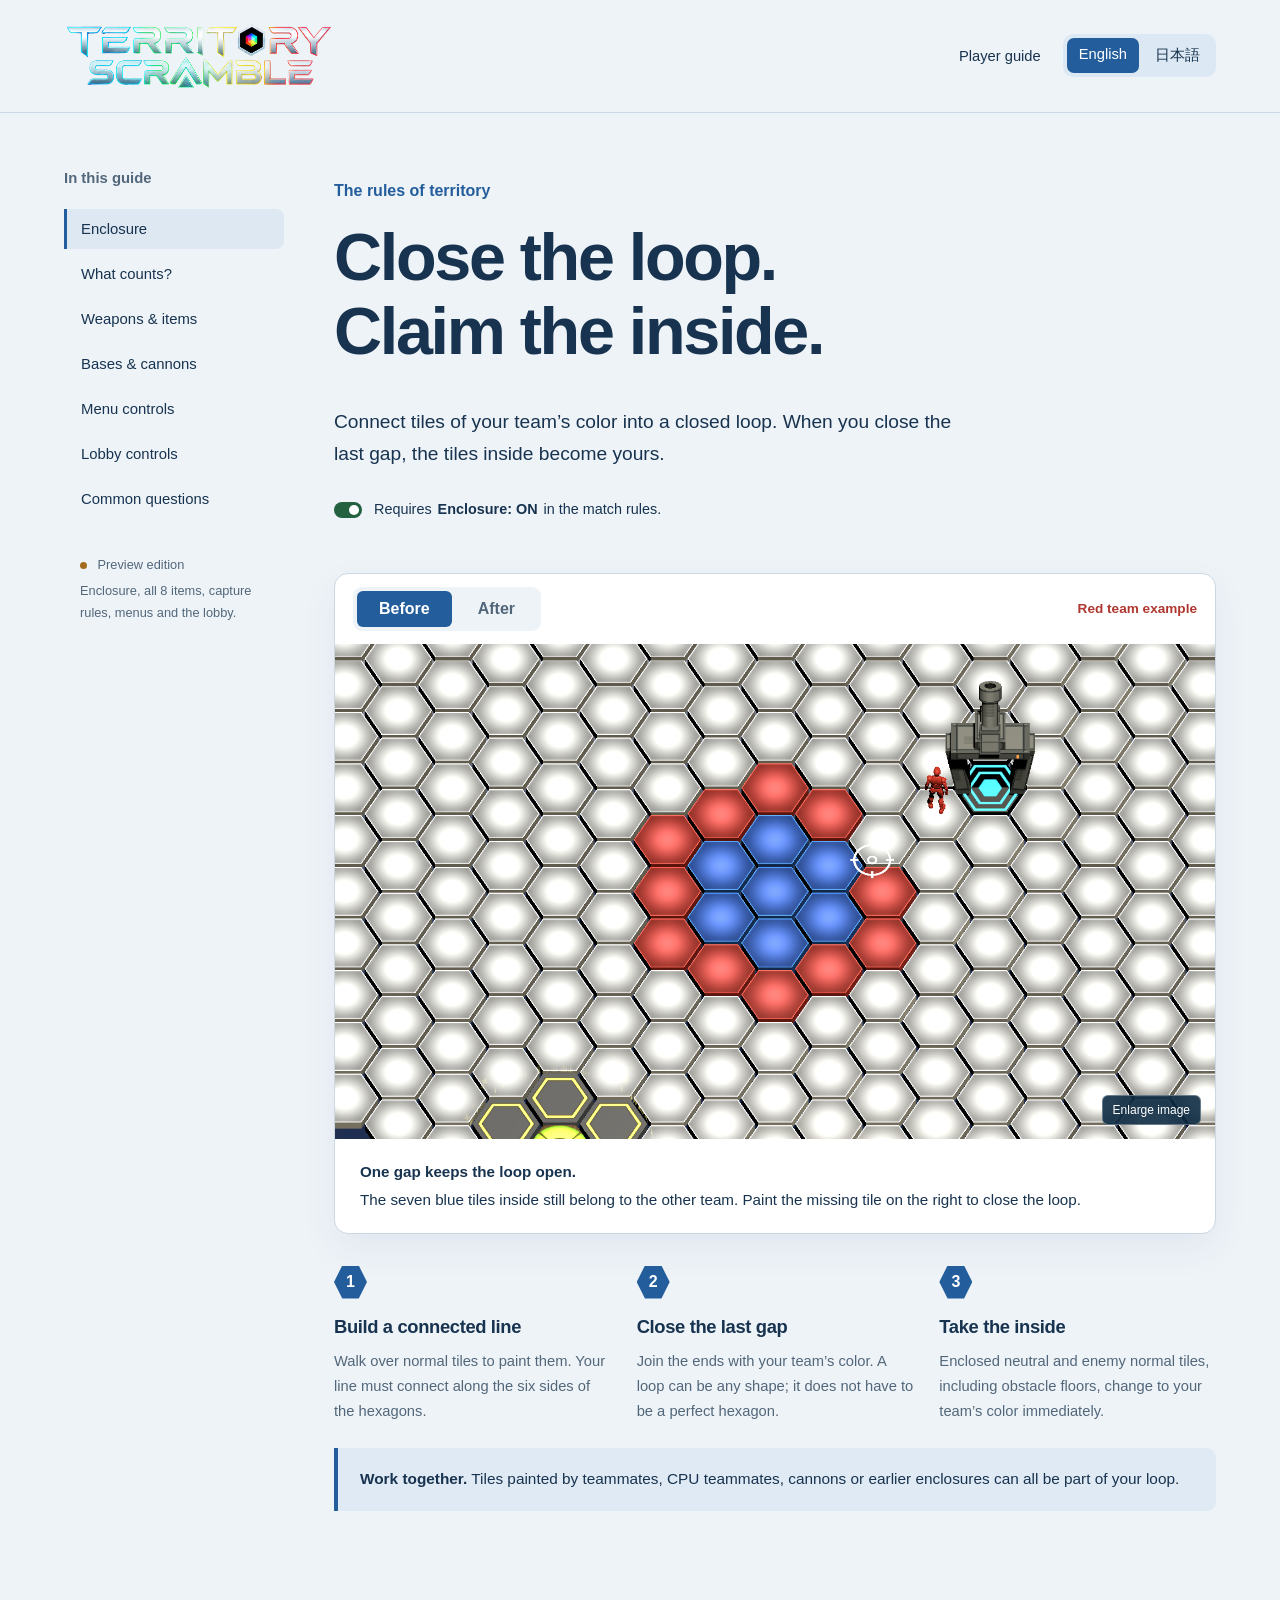
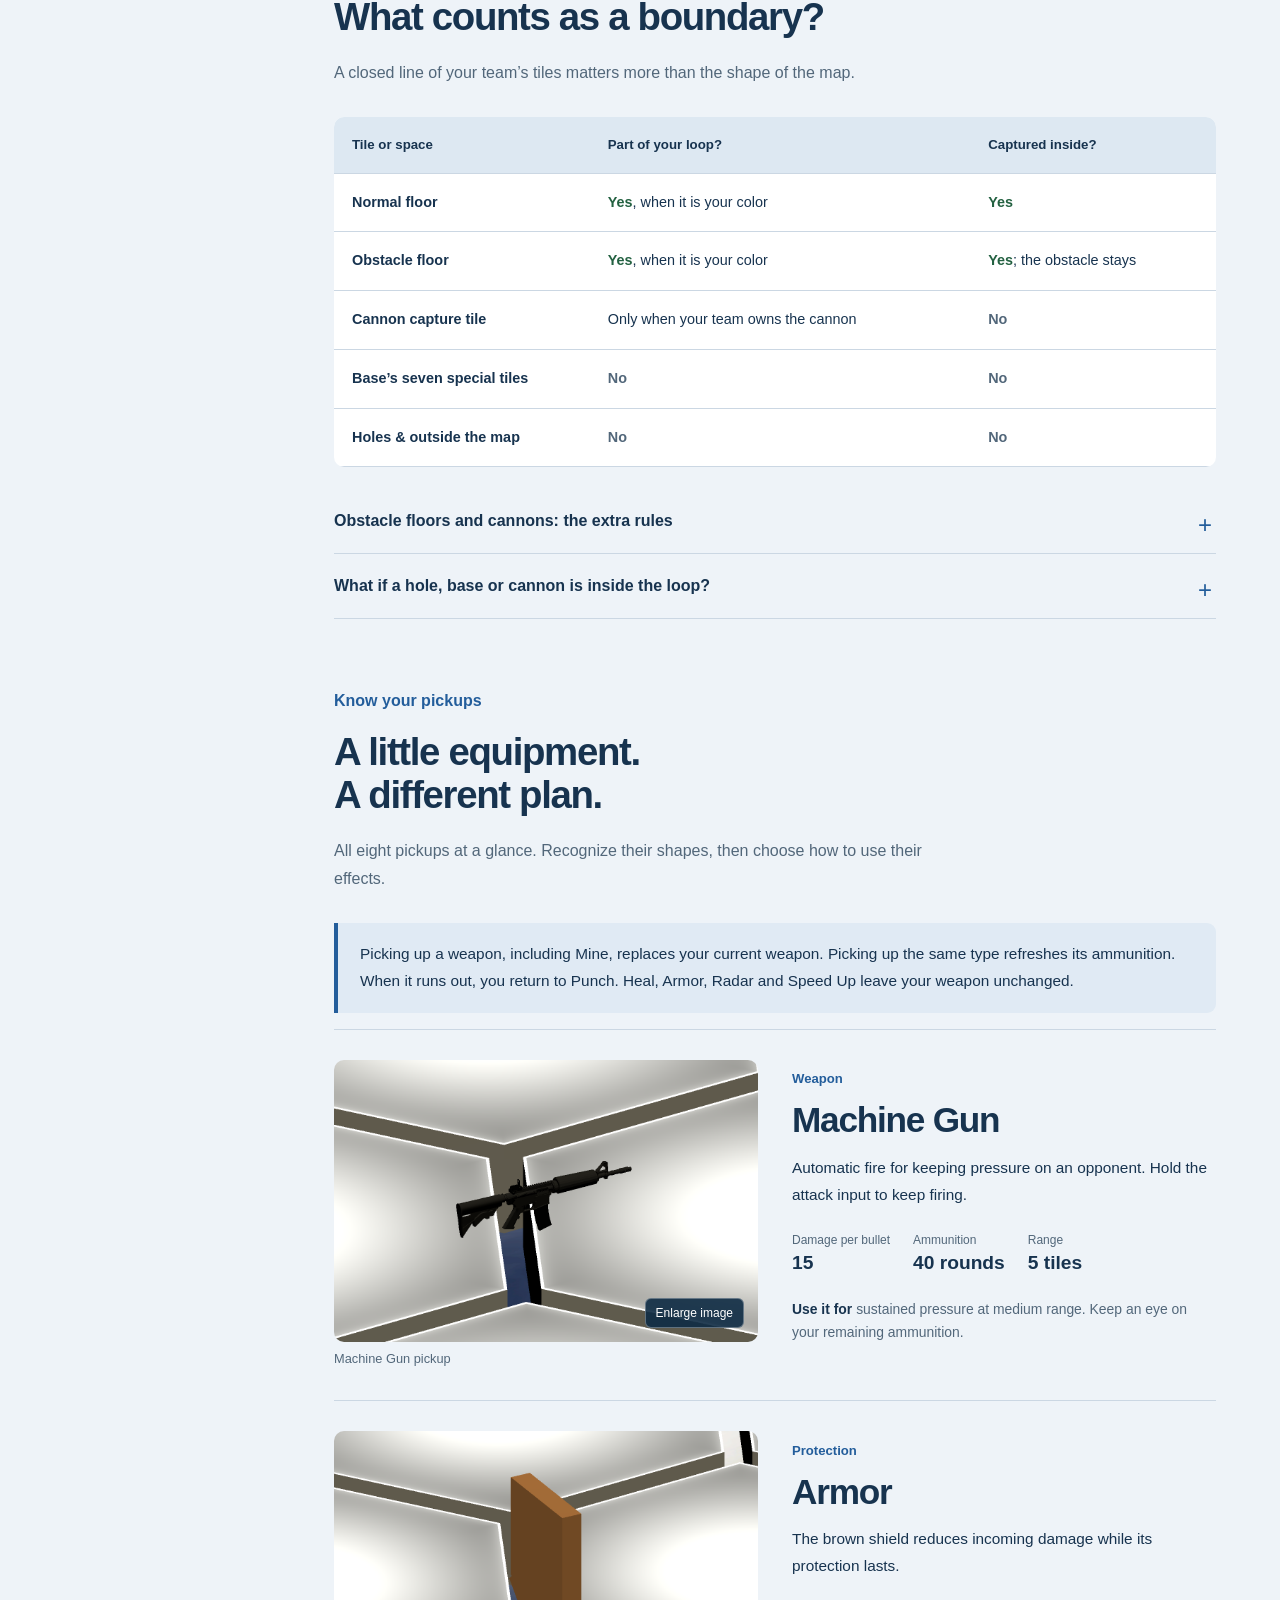
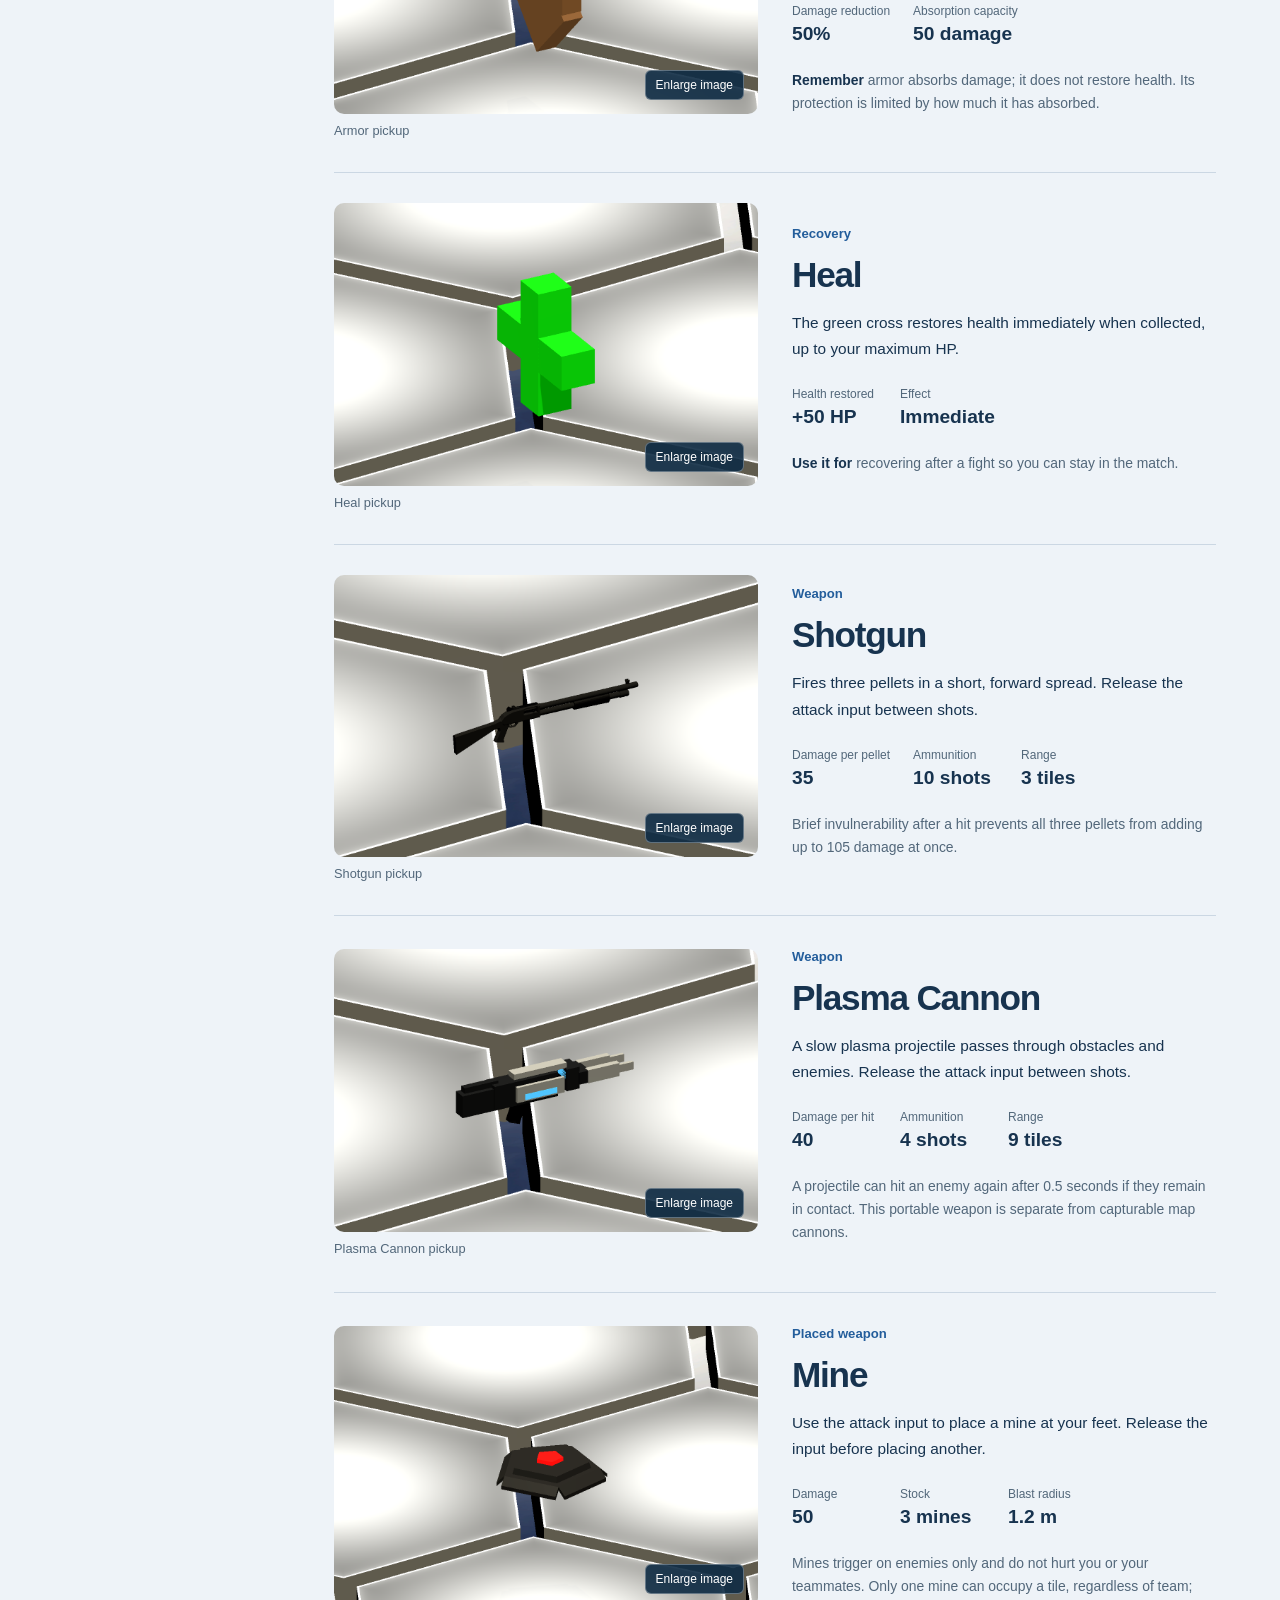
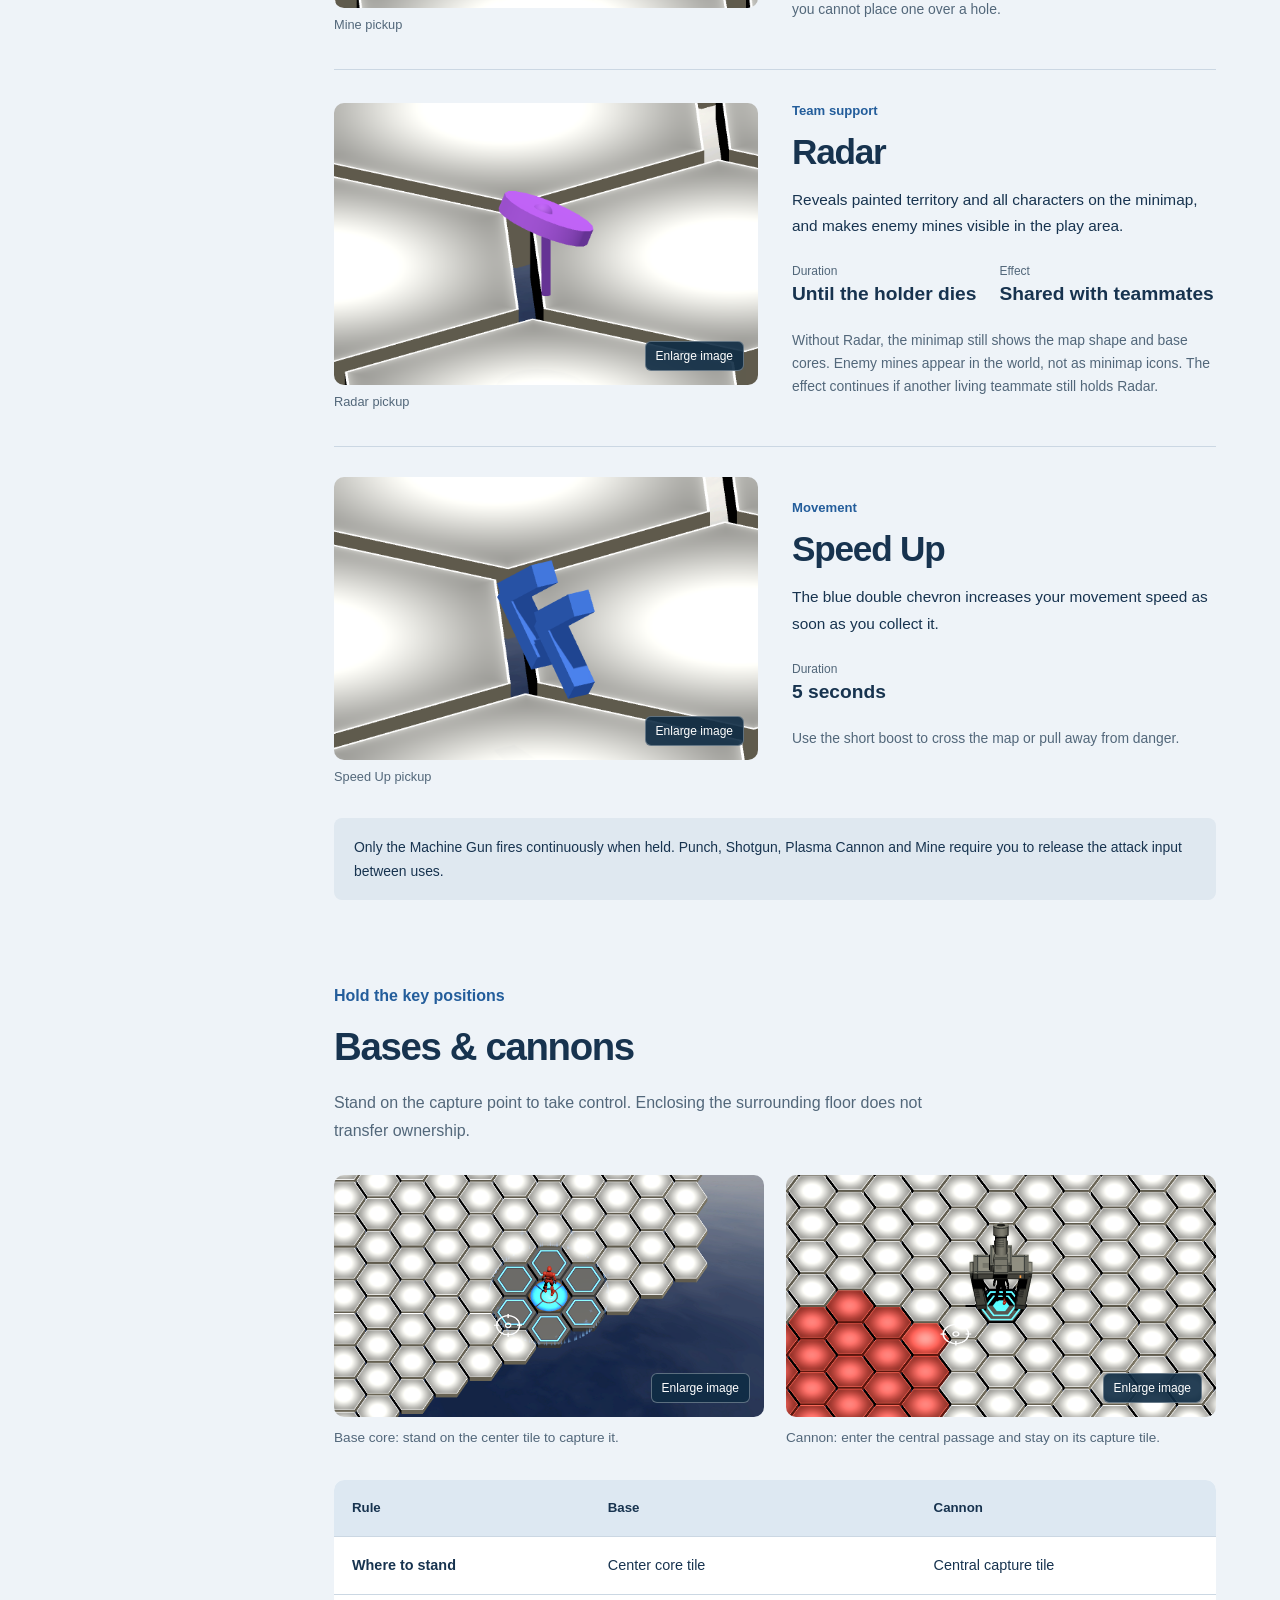
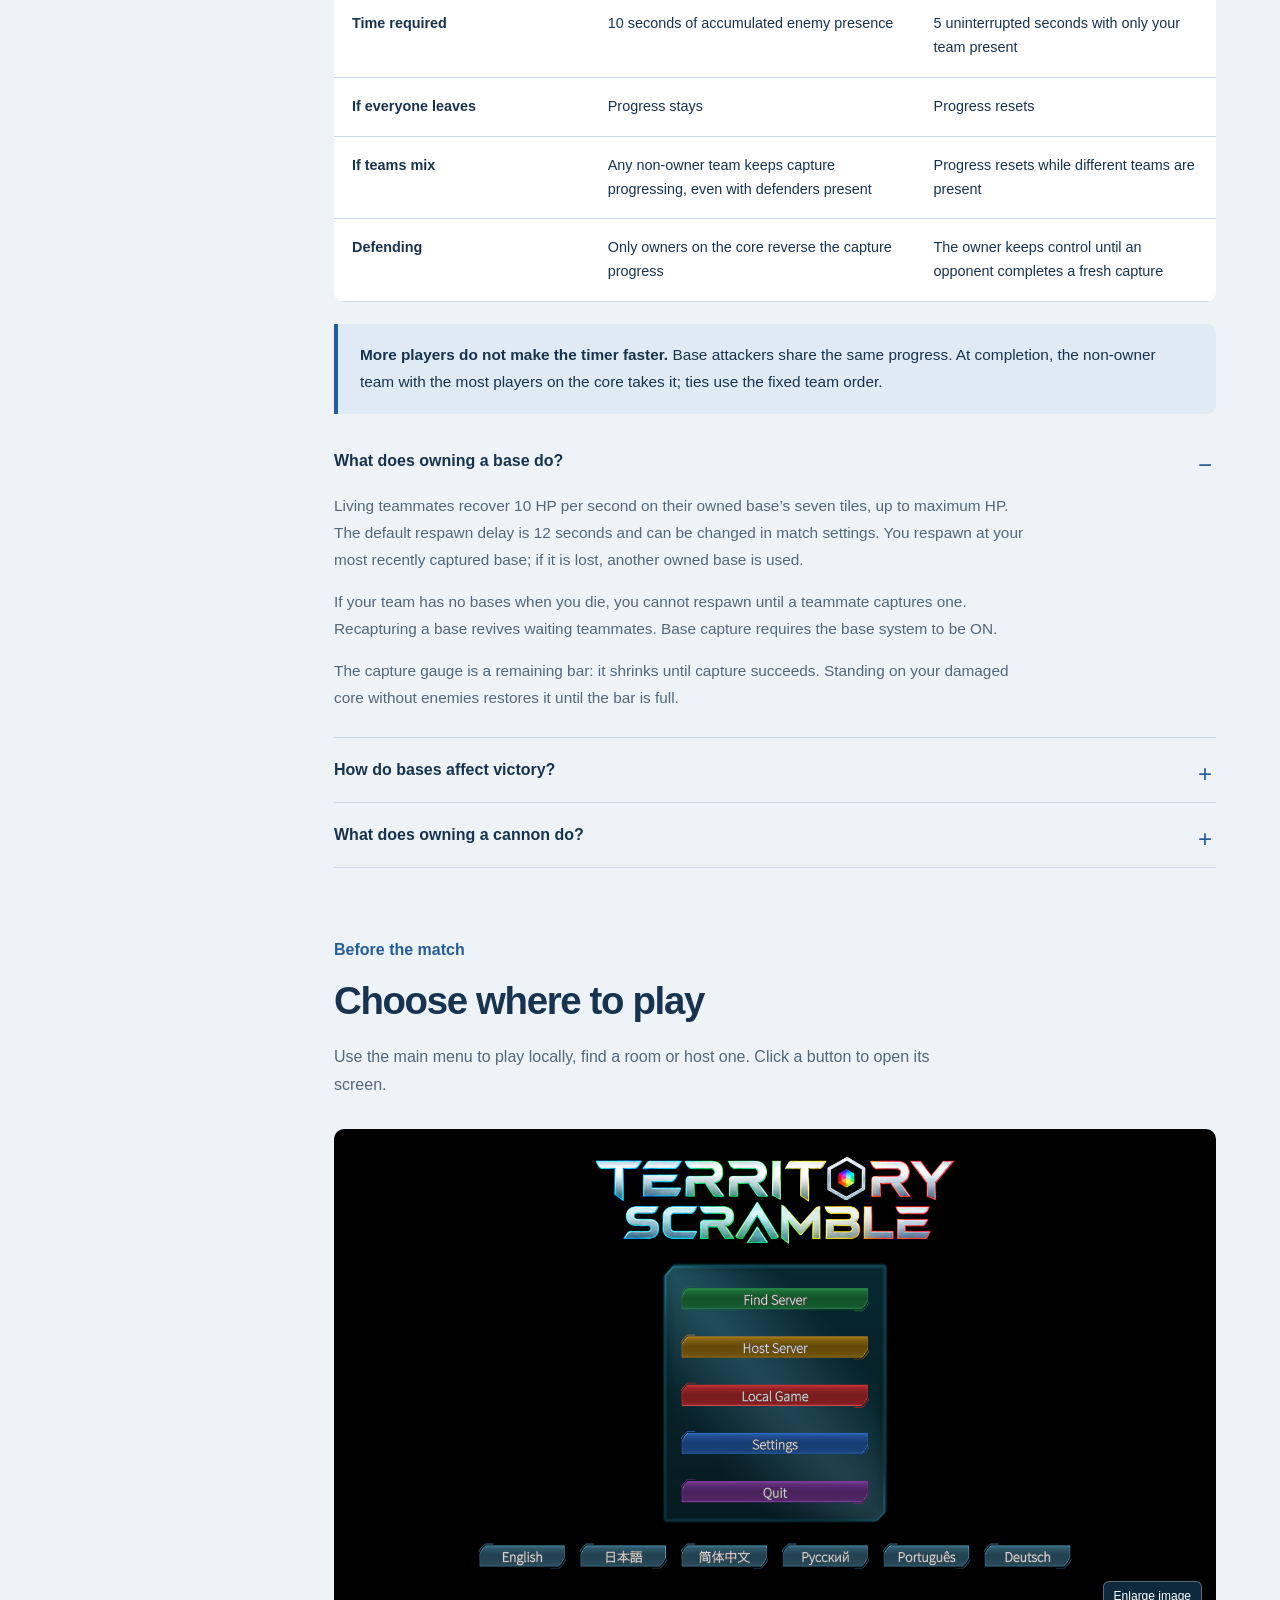
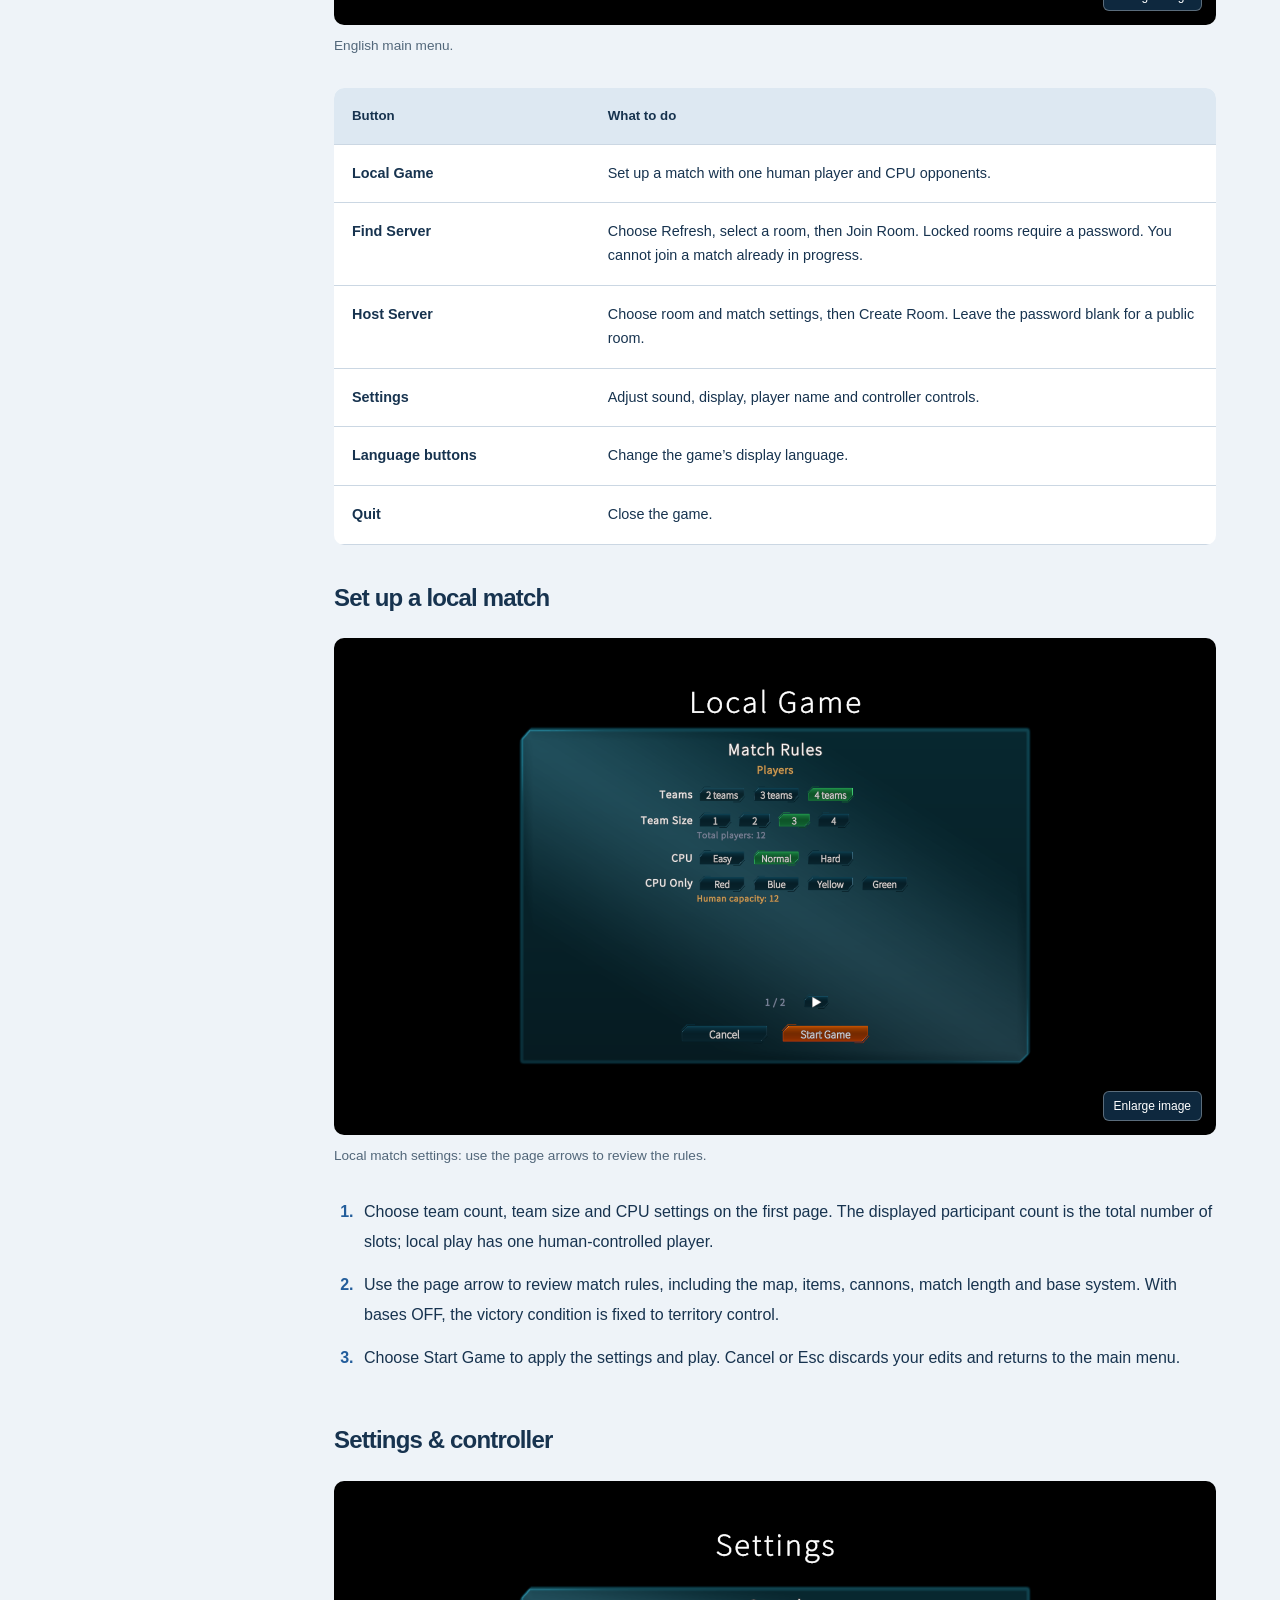
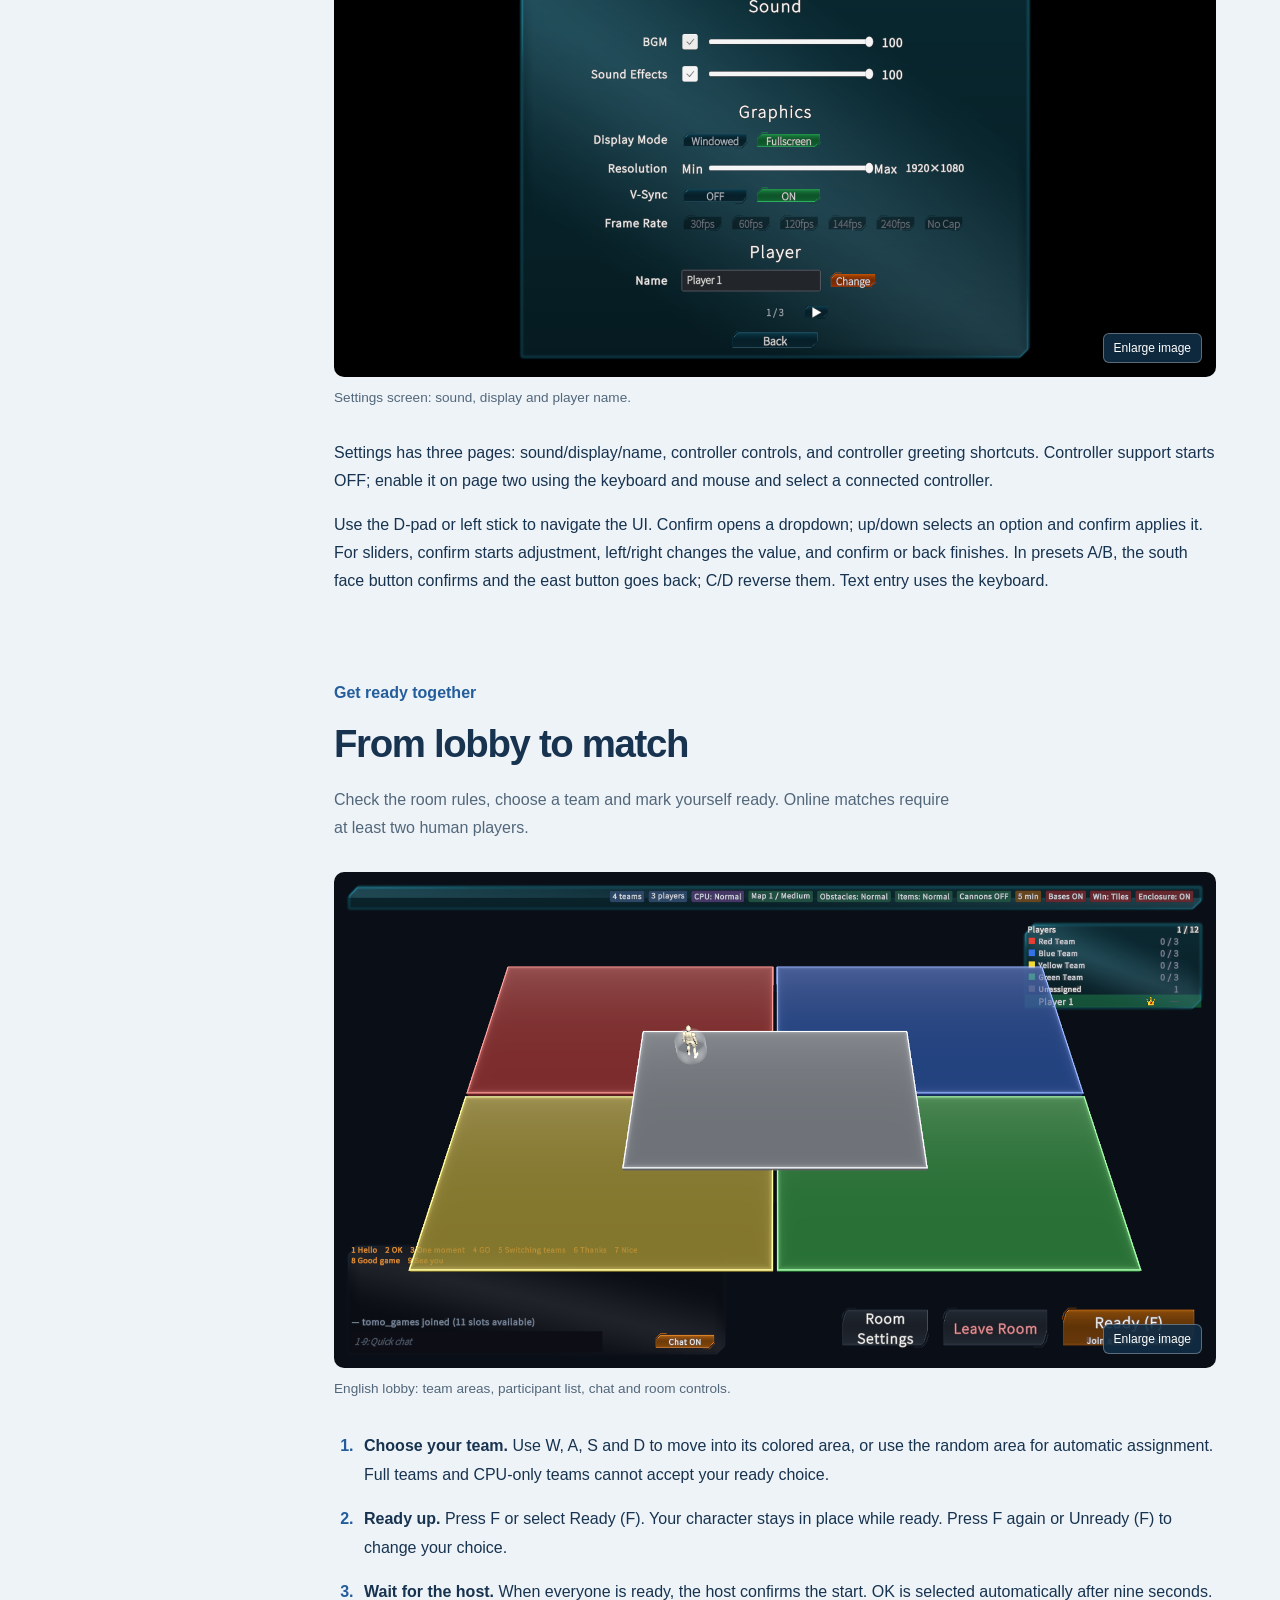
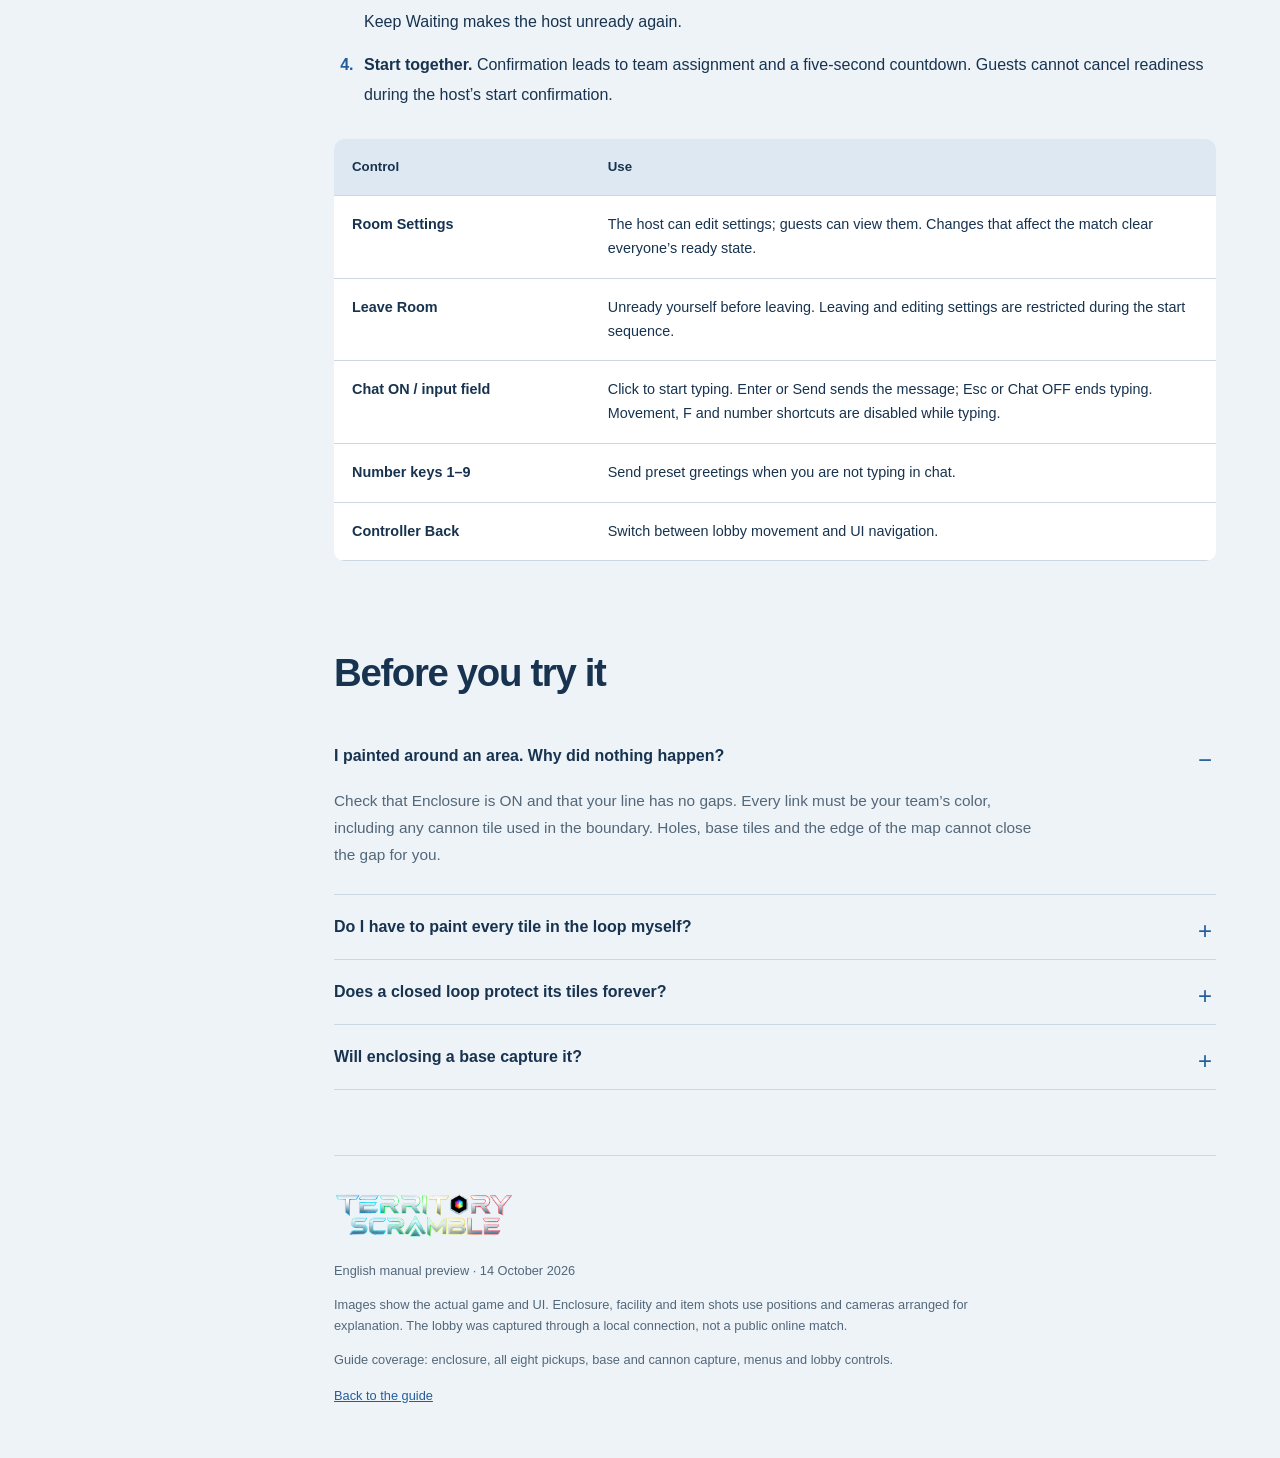
==== index.html @ 00c67f51 "docs: expand bilingual guide with all items and lobby controls" ====
<!doctype html>
<html lang="en">
<head>
  <meta charset="utf-8">
  <meta name="viewport" content="width=device-width,initial-scale=1">
  <meta name="description" content="An illustrated Territory Scramble guide to enclosure, all eight pickups, base and cannon capture, menus and lobby controls.">
  <meta name="color-scheme" content="light">
  <title>Player guide · Territory Scramble</title>
  <link rel="icon" href="assets/title-logo.png" type="image/png">
  <link rel="stylesheet" href="styles.css">
  <script src="manual.js" defer></script>
</head>
<body>
  <a class="skip-link" href="#main">Skip to the guide</a>
  <header class="site-header">
    <a href="#" class="brand" aria-label="Territory Scramble guide home"><img src="assets/title-logo.png" width="1071" height="270" alt="Territory Scramble"></a>
    <div class="edition"><span>Player guide</span><nav class="language-switch" aria-label="Language"><a href="index.html" lang="en" hreflang="en" aria-current="page">English</a><a href="ja.html" lang="ja" hreflang="ja">日本語</a></nav></div>
  </header>
  <div class="page-layout">
    <aside class="contents">
      <p class="contents-title">In this guide</p>
      <nav aria-label="Guide contents">
        <a href="#enclosure">Enclosure</a>
        <a href="#rules">What counts?</a>
        <a href="#items">Weapons &amp; items</a>
        <a href="#capture">Bases &amp; cannons</a><a href="#menus">Menu controls</a><a href="#lobby">Lobby controls</a><a href="#questions">Common questions</a>
      </nav>
      <div class="edition-note"><span class="prototype-dot"></span> Preview edition<p>Enclosure, all 8 items, capture rules, menus and the lobby.</p></div>
    </aside>
    <main id="main">
      <section id="enclosure" aria-labelledby="enclosure-title">
        <div class="chapter-intro">
          <p class="chapter-label">The rules of territory</p>
          <h1 id="enclosure-title">Close the loop.<br>Claim the inside.</h1>
          <p class="lead">Connect tiles of your team’s color into a closed loop. When you close the last gap, the tiles inside become yours.</p>
          <p class="rule-switch"><span class="switch-icon" aria-hidden="true"></span> Requires <strong>Enclosure: ON</strong> in the match rules.</p>
        </div>

        <figure class="comparison">
          <div class="comparison-toolbar">
            <div class="state-buttons" role="group" aria-label="Enclosure screenshot">
              <button type="button" data-state="before" aria-pressed="true">Before</button>
              <button type="button" data-state="after" aria-pressed="false">After</button>
            </div>
            <span class="example-label">Red team example</span>
          </div>
          <button type="button" class="image-button comparison-image" data-zoom aria-label="Enlarge the enclosure screenshot">
            <img id="enclosure-image" src="assets/enclosure-before.png" width="1600" height="900" alt="A red loop around seven blue tiles has one unpainted gap on its right side. The red player stands outside the gap." fetchpriority="high">
            <span class="zoom-label">Enlarge image</span>
          </button>
          <figcaption><strong id="comparison-title">One gap keeps the loop open.</strong> <span id="comparison-description">The seven blue tiles inside still belong to the other team. Paint the missing tile on the right to close the loop.</span></figcaption>
          <noscript><p class="no-script">Compare with the result below.</p><img src="assets/enclosure-after.png" width="1600" height="900" alt="After the gap is painted red, all seven enclosed blue tiles turn red."></noscript>
        </figure>

        <ol class="steps">
          <li><span class="step-number">1</span><h2>Build a connected line</h2><p>Walk over normal tiles to paint them. Your line must connect along the six sides of the hexagons.</p></li>
          <li><span class="step-number">2</span><h2>Close the last gap</h2><p>Join the ends with your team’s color. A loop can be any shape; it does not have to be a perfect hexagon.</p></li>
          <li><span class="step-number">3</span><h2>Take the inside</h2><p>Enclosed neutral and enemy normal tiles, including obstacle floors, change to your team’s color immediately.</p></li>
        </ol>
        <p class="tip"><strong>Work together.</strong> Tiles painted by teammates, CPU teammates, cannons or earlier enclosures can all be part of your loop.</p>
      </section>

      <section id="rules" class="chapter" aria-labelledby="rules-title">
        <div class="section-heading"><h2 id="rules-title">What counts as a boundary?</h2><p>A closed line of your team’s tiles matters more than the shape of the map.</p></div>
        <div class="rule-table-wrap"><table class="rule-table">
          <caption class="sr-only">Which parts of the map form an enclosure boundary and which can be captured</caption>
          <thead><tr><th scope="col">Tile or space</th><th scope="col">Part of your loop?</th><th scope="col">Captured inside?</th></tr></thead>
          <tbody>
            <tr><th scope="row">Normal floor</th><td><span class="yes">Yes</span>, when it is your color</td><td><span class="yes">Yes</span></td></tr>
            <tr><th scope="row">Obstacle floor</th><td><span class="yes">Yes</span>, when it is your color</td><td><span class="yes">Yes</span>; the obstacle stays</td></tr>
            <tr><th scope="row">Cannon capture tile</th><td>Only when your team owns the cannon</td><td><span class="no">No</span></td></tr>
            <tr><th scope="row">Base’s seven special tiles</th><td><span class="no">No</span></td><td><span class="no">No</span></td></tr>
            <tr><th scope="row">Holes &amp; outside the map</th><td><span class="no">No</span></td><td><span class="no">No</span></td></tr>
          </tbody>
        </table></div>
        <details><summary>Obstacle floors and cannons: the extra rules</summary><div class="details-body"><p>You cannot paint an obstacle floor by walking over it. Cannon fire or an enclosure can take it. Once it is your color, it can help form another loop.</p><p>Taking a cannon can complete a loop immediately. A neutral or enemy-owned cannon tile does not count as your boundary. Enclosing a cannon does not capture the cannon itself, and its tile does not add to your territory count.</p></div></details>
        <details><summary>What if a hole, base or cannon is inside the loop?</summary><div class="details-body"><p>You can still capture the eligible tiles around it. Special tiles and holes are skipped. Base and cannon ownership does not change.</p><p>A hole or the edge of the map cannot replace a missing part of your boundary. You still need a complete loop of your own tiles.</p></div></details>
      </section>

      <section id="items" class="chapter" aria-labelledby="items-title">
        <div class="section-heading"><p class="chapter-label">Know your pickups</p><h2 id="items-title">A little equipment.<br>A different plan.</h2><p>All eight pickups at a glance. Recognize their shapes, then choose how to use their effects.</p></div><p class="tip">Picking up a weapon, including Mine, replaces your current weapon. Picking up the same type refreshes its ammunition. When it runs out, you return to Punch. Heal, Armor, Radar and Speed Up leave your weapon unchanged.</p>
        <article class="item" id="machine-gun">
          <figure><button class="image-button" type="button" data-zoom aria-label="Enlarge the Machine Gun pickup"><img src="assets/item-machinegun.png" alt="The actual gray Machine Gun pickup model floating above the game’s hexagonal floor." width="1200" height="800" loading="lazy"><span class="zoom-label">Enlarge image</span></button><figcaption>Machine Gun pickup</figcaption></figure>
          <div class="item-copy"><p class="item-category">Weapon</p><h3>Machine Gun</h3><p>Automatic fire for keeping pressure on an opponent. Hold the attack input to keep firing.</p><dl class="stats"><div><dt>Damage per bullet</dt><dd>15</dd></div><div><dt>Ammunition</dt><dd>40 rounds</dd></div><div><dt>Range</dt><dd>5 tiles</dd></div></dl><p class="field-note"><strong>Use it for</strong> sustained pressure at medium range. Keep an eye on your remaining ammunition.</p></div>
        </article>
        <article class="item" id="armor">
          <figure><button class="image-button" type="button" data-zoom aria-label="Enlarge the Armor pickup"><img src="assets/item-armor.png" alt="The actual brown shield-shaped Armor pickup floating above the game floor." width="1200" height="800" loading="lazy"><span class="zoom-label">Enlarge image</span></button><figcaption>Armor pickup</figcaption></figure>
          <div class="item-copy"><p class="item-category">Protection</p><h3>Armor</h3><p>The brown shield reduces incoming damage while its protection lasts.</p><dl class="stats"><div><dt>Damage reduction</dt><dd>50%</dd></div><div><dt>Absorption capacity</dt><dd>50 damage</dd></div></dl><p class="field-note"><strong>Remember</strong> armor absorbs damage; it does not restore health. Its protection is limited by how much it has absorbed.</p></div>
        </article>
        <article class="item" id="heal">
          <figure><button class="image-button" type="button" data-zoom aria-label="Enlarge the Heal pickup"><img src="assets/item-heal.png" alt="The actual bright green cross-shaped Heal pickup floating above the game floor." width="1200" height="800" loading="lazy"><span class="zoom-label">Enlarge image</span></button><figcaption>Heal pickup</figcaption></figure>
          <div class="item-copy"><p class="item-category">Recovery</p><h3>Heal</h3><p>The green cross restores health immediately when collected, up to your maximum HP.</p><dl class="stats"><div><dt>Health restored</dt><dd>+50 HP</dd></div><div><dt>Effect</dt><dd>Immediate</dd></div></dl><p class="field-note"><strong>Use it for</strong> recovering after a fight so you can stay in the match.</p></div>
        </article>
        <article class="item" id="shotgun"><figure><button class="image-button" type="button" data-zoom aria-label="Shotgun pickup — Enlarge image"><img src="assets/item-shotgun.png" alt="Shotgun pickup" width="1200" height="800" loading="lazy"><span class="zoom-label">Enlarge image</span></button><figcaption>Shotgun pickup</figcaption></figure><div class="item-copy"><p class="item-category">Weapon</p><h3>Shotgun</h3><p>Fires three pellets in a short, forward spread. Release the attack input between shots.</p><dl class="stats"><div><dt>Damage per pellet</dt><dd>35</dd></div><div><dt>Ammunition</dt><dd>10 shots</dd></div><div><dt>Range</dt><dd>3 tiles</dd></div></dl><p class="field-note">Brief invulnerability after a hit prevents all three pellets from adding up to 105 damage at once.</p></div></article>
<article class="item" id="plasma-cannon"><figure><button class="image-button" type="button" data-zoom aria-label="Plasma Cannon pickup — Enlarge image"><img src="assets/item-electrocannon.png" alt="Plasma Cannon pickup" width="1200" height="800" loading="lazy"><span class="zoom-label">Enlarge image</span></button><figcaption>Plasma Cannon pickup</figcaption></figure><div class="item-copy"><p class="item-category">Weapon</p><h3>Plasma Cannon</h3><p>A slow plasma projectile passes through obstacles and enemies. Release the attack input between shots.</p><dl class="stats"><div><dt>Damage per hit</dt><dd>40</dd></div><div><dt>Ammunition</dt><dd>4 shots</dd></div><div><dt>Range</dt><dd>9 tiles</dd></div></dl><p class="field-note">A projectile can hit an enemy again after 0.5 seconds if they remain in contact. This portable weapon is separate from capturable map cannons.</p></div></article>
<article class="item" id="mine"><figure><button class="image-button" type="button" data-zoom aria-label="Mine pickup — Enlarge image"><img src="assets/item-mine.png" alt="Mine pickup" width="1200" height="800" loading="lazy"><span class="zoom-label">Enlarge image</span></button><figcaption>Mine pickup</figcaption></figure><div class="item-copy"><p class="item-category">Placed weapon</p><h3>Mine</h3><p>Use the attack input to place a mine at your feet. Release the input before placing another.</p><dl class="stats"><div><dt>Damage</dt><dd>50</dd></div><div><dt>Stock</dt><dd>3 mines</dd></div><div><dt>Blast radius</dt><dd>1.2 m</dd></div></dl><p class="field-note">Mines trigger on enemies only and do not hurt you or your teammates. Only one mine can occupy a tile, regardless of team; you cannot place one over a hole.</p></div></article>
<article class="item" id="radar"><figure><button class="image-button" type="button" data-zoom aria-label="Radar pickup — Enlarge image"><img src="assets/item-radar.png" alt="Radar pickup" width="1200" height="800" loading="lazy"><span class="zoom-label">Enlarge image</span></button><figcaption>Radar pickup</figcaption></figure><div class="item-copy"><p class="item-category">Team support</p><h3>Radar</h3><p>Reveals painted territory and all characters on the minimap, and makes enemy mines visible in the play area.</p><dl class="stats"><div><dt>Duration</dt><dd>Until the holder dies</dd></div><div><dt>Effect</dt><dd>Shared with teammates</dd></div></dl><p class="field-note">Without Radar, the minimap still shows the map shape and base cores. Enemy mines appear in the world, not as minimap icons. The effect continues if another living teammate still holds Radar.</p></div></article>
<article class="item" id="speed-up"><figure><button class="image-button" type="button" data-zoom aria-label="Speed Up pickup — Enlarge image"><img src="assets/item-speedup.png" alt="Speed Up pickup" width="1200" height="800" loading="lazy"><span class="zoom-label">Enlarge image</span></button><figcaption>Speed Up pickup</figcaption></figure><div class="item-copy"><p class="item-category">Movement</p><h3>Speed Up</h3><p>The blue double chevron increases your movement speed as soon as you collect it.</p><dl class="stats"><div><dt>Duration</dt><dd>5 seconds</dd></div></dl><p class="field-note">Use the short boost to cross the map or pull away from danger.</p></div></article><p class="scope-note">Only the Machine Gun fires continuously when held. Punch, Shotgun, Plasma Cannon and Mine require you to release the attack input between uses.</p>
      </section>


<section id="capture" class="chapter" aria-labelledby="capture-title"><div class="section-heading"><p class="chapter-label">Hold the key positions</p><h2 id="capture-title">Bases &amp; cannons</h2><p>Stand on the capture point to take control. Enclosing the surrounding floor does not transfer ownership.</p></div>
<div class="capture-pair"><figure class="guide-capture"><button class="image-button" type="button" data-zoom aria-label="Base core: stand on the center tile to capture it. — Enlarge image"><img src="assets/base-capture.png" alt="Base core: stand on the center tile to capture it." width="1600" height="900" loading="lazy"><span class="zoom-label">Enlarge image</span></button><figcaption>Base core: stand on the center tile to capture it.</figcaption></figure><figure class="guide-capture"><button class="image-button" type="button" data-zoom aria-label="Cannon: enter the central passage and stay on its capture tile. — Enlarge image"><img src="assets/cannon-capture.png" alt="Cannon: enter the central passage and stay on its capture tile." width="1600" height="900" loading="lazy"><span class="zoom-label">Enlarge image</span></button><figcaption>Cannon: enter the central passage and stay on its capture tile.</figcaption></figure></div>
<div class="rule-table-wrap"><table class="rule-table"><caption class="sr-only">Base and cannon capture rules compared</caption><thead><tr><th scope="col">Rule</th><th scope="col">Base</th><th scope="col">Cannon</th></tr></thead><tbody><tr><th scope="row">Where to stand</th><td>Center core tile</td><td>Central capture tile</td></tr><tr><th scope="row">Time required</th><td>10 seconds of accumulated enemy presence</td><td>5 uninterrupted seconds with only your team present</td></tr><tr><th scope="row">If everyone leaves</th><td>Progress stays</td><td>Progress resets</td></tr><tr><th scope="row">If teams mix</th><td>Any non-owner team keeps capture progressing, even with defenders present</td><td>Progress resets while different teams are present</td></tr><tr><th scope="row">Defending</th><td>Only owners on the core reverse the capture progress</td><td>The owner keeps control until an opponent completes a fresh capture</td></tr></tbody></table></div>
<p class="tip"><strong>More players do not make the timer faster.</strong> Base attackers share the same progress. At completion, the non-owner team with the most players on the core takes it; ties use the fixed team order.</p>
<details open><summary>What does owning a base do?</summary><div class="details-body"><p>Living teammates recover 10 HP per second on their owned base’s seven tiles, up to maximum HP. The default respawn delay is 12 seconds and can be changed in match settings. You respawn at your most recently captured base; if it is lost, another owned base is used.</p><p>If your team has no bases when you die, you cannot respawn until a teammate captures one. Recapturing a base revives waiting teammates. Base capture requires the base system to be ON.</p><p>The capture gauge is a remaining bar: it shrinks until capture succeeds. Standing on your damaged core without enemies restores it until the bar is full.</p></div></details>
<details><summary>How do bases affect victory?</summary><div class="details-body"><p>With the base victory condition selected, owning every base wins immediately. At the time limit, base count decides the winner, then territory count breaks a tie. Equal counts in both result in a draw.</p><p>With the base system ON, a team with no bases and no living players is eliminated. The match also ends when only one team remains.</p></div></details><details><summary>What does owning a cannon do?</summary><div class="details-body"><p>A captured cannon fires automatically for its team and paints eligible floor tiles, including obstacle floors. You do not need to stay there after capture. An opponent can take it back by completing the same five-second capture.</p><p>Its owned tile can help close an enclosure, but the cannon tile itself does not count toward territory. The handheld Plasma Cannon is a separate weapon.</p></div></details></section>
<section id="menus" class="chapter" aria-labelledby="menus-title"><div class="section-heading"><p class="chapter-label">Before the match</p><h2 id="menus-title">Choose where to play</h2><p>Use the main menu to play locally, find a room or host one. Click a button to open its screen.</p></div>
<figure class="guide-capture"><button class="image-button" type="button" data-zoom aria-label="English main menu. — Enlarge image"><img src="assets/menu-en.png" alt="English main menu." width="1600" height="900" loading="lazy"><span class="zoom-label">Enlarge image</span></button><figcaption>English main menu.</figcaption></figure>
<div class="rule-table-wrap"><table class="rule-table"><caption class="sr-only">Main menu buttons</caption><thead><tr><th scope="col">Button</th><th scope="col">What to do</th></tr></thead><tbody><tr><th scope="row">Local Game</th><td>Set up a match with one human player and CPU opponents.</td></tr><tr><th scope="row">Find Server</th><td>Choose Refresh, select a room, then Join Room. Locked rooms require a password. You cannot join a match already in progress.</td></tr><tr><th scope="row">Host Server</th><td>Choose room and match settings, then Create Room. Leave the password blank for a public room.</td></tr><tr><th scope="row">Settings</th><td>Adjust sound, display, player name and controller controls.</td></tr><tr><th scope="row">Language buttons</th><td>Change the game’s display language.</td></tr><tr><th scope="row">Quit</th><td>Close the game.</td></tr></tbody></table></div>
<h3 class="guide-subheading">Set up a local match</h3><figure class="guide-capture"><button class="image-button" type="button" data-zoom aria-label="Local match settings: use the page arrows to review the rules. — Enlarge image"><img src="assets/local-settings-en.png" alt="Local match settings: use the page arrows to review the rules." width="1600" height="900" loading="lazy"><span class="zoom-label">Enlarge image</span></button><figcaption>Local match settings: use the page arrows to review the rules.</figcaption></figure>
<ol class="instruction-list"><li>Choose team count, team size and CPU settings on the first page. The displayed participant count is the total number of slots; local play has one human-controlled player.</li><li>Use the page arrow to review match rules, including the map, items, cannons, match length and base system. With bases OFF, the victory condition is fixed to territory control.</li><li>Choose Start Game to apply the settings and play. Cancel or Esc discards your edits and returns to the main menu.</li></ol>
<h3 class="guide-subheading">Settings &amp; controller</h3><figure class="guide-capture"><button class="image-button" type="button" data-zoom aria-label="Settings screen: sound, display and player name. — Enlarge image"><img src="assets/settings-en.png" alt="Settings screen: sound, display and player name." width="1600" height="900" loading="lazy"><span class="zoom-label">Enlarge image</span></button><figcaption>Settings screen: sound, display and player name.</figcaption></figure>
<p>Settings has three pages: sound/display/name, controller controls, and controller greeting shortcuts. Controller support starts OFF; enable it on page two using the keyboard and mouse and select a connected controller.</p><p>Use the D-pad or left stick to navigate the UI. Confirm opens a dropdown; up/down selects an option and confirm applies it. For sliders, confirm starts adjustment, left/right changes the value, and confirm or back finishes. In presets A/B, the south face button confirms and the east button goes back; C/D reverse them. Text entry uses the keyboard.</p></section>
<section id="lobby" class="chapter" aria-labelledby="lobby-title"><div class="section-heading"><p class="chapter-label">Get ready together</p><h2 id="lobby-title">From lobby to match</h2><p>Check the room rules, choose a team and mark yourself ready. Online matches require at least two human players.</p></div>
<figure class="guide-capture"><button class="image-button" type="button" data-zoom aria-label="English lobby: team areas, participant list, chat and room controls. — Enlarge image"><img src="assets/lobby-en.png" alt="English lobby: team areas, participant list, chat and room controls." width="1600" height="900" loading="lazy"><span class="zoom-label">Enlarge image</span></button><figcaption>English lobby: team areas, participant list, chat and room controls.</figcaption></figure>
<ol class="instruction-list"><li><strong>Choose your team.</strong> Use W, A, S and D to move into its colored area, or use the random area for automatic assignment. Full teams and CPU-only teams cannot accept your ready choice.</li><li><strong>Ready up.</strong> Press F or select Ready (F). Your character stays in place while ready. Press F again or Unready (F) to change your choice.</li><li><strong>Wait for the host.</strong> When everyone is ready, the host confirms the start. OK is selected automatically after nine seconds. Keep Waiting makes the host unready again.</li><li><strong>Start together.</strong> Confirmation leads to team assignment and a five-second countdown. Guests cannot cancel readiness during the host’s start confirmation.</li></ol>
<div class="rule-table-wrap"><table class="rule-table"><caption class="sr-only">Lobby controls</caption><thead><tr><th scope="col">Control</th><th scope="col">Use</th></tr></thead><tbody><tr><th scope="row">Room Settings</th><td>The host can edit settings; guests can view them. Changes that affect the match clear everyone’s ready state.</td></tr><tr><th scope="row">Leave Room</th><td>Unready yourself before leaving. Leaving and editing settings are restricted during the start sequence.</td></tr><tr><th scope="row">Chat ON / input field</th><td>Click to start typing. Enter or Send sends the message; Esc or Chat OFF ends typing. Movement, F and number shortcuts are disabled while typing.</td></tr><tr><th scope="row">Number keys 1–9</th><td>Send preset greetings when you are not typing in chat.</td></tr><tr><th scope="row">Controller Back</th><td>Switch between lobby movement and UI navigation.</td></tr></tbody></table></div></section>
      <section id="questions" class="chapter questions" aria-labelledby="questions-title">
        <div class="section-heading"><h2 id="questions-title">Before you try it</h2></div>
        <details open><summary>I painted around an area. Why did nothing happen?</summary><div class="details-body"><p>Check that Enclosure is ON and that your line has no gaps. Every link must be your team’s color, including any cannon tile used in the boundary. Holes, base tiles and the edge of the map cannot close the gap for you.</p></div></details>
        <details><summary>Do I have to paint every tile in the loop myself?</summary><div class="details-body"><p>No. The loop belongs to your team. Tiles painted by teammates, CPU teammates, cannon fire and earlier enclosures all count.</p></div></details>
        <details><summary>Does a closed loop protect its tiles forever?</summary><div class="details-body"><p>No. Enclosure captures tiles when a new loop closes. Opponents can take the tiles back; an existing loop does not continuously repaint its interior.</p></div></details>
        <details><summary>Will enclosing a base capture it?</summary><div class="details-body"><p>No. Bases and cannons use their own capture rules. An enclosure only takes eligible floor tiles.</p></div></details>
      </section>
      <footer class="page-footer"><img src="assets/title-logo.png" width="1071" height="270" alt="Territory Scramble"><p>English manual preview · 14 October 2026</p><p>Images show the actual game and UI. Enclosure, facility and item shots use positions and cameras arranged for explanation. The lobby was captured through a local connection, not a public online match.</p><p>Guide coverage: enclosure, all eight pickups, base and cannon capture, menus and lobby controls.</p><a href="#enclosure">Back to the guide</a></footer>
    </main>
  </div>
  <dialog id="image-viewer" aria-label="Enlarged game capture"><button type="button" class="close-viewer" autofocus>Close <span aria-hidden="true">×</span></button><img src="assets/enclosure-before.png" alt=""><p class="viewer-caption"></p></dialog>
</body>
</html>
---- styles.css ----
:root{--paper:#eef3f8;--white:#fff;--ink:#17334f;--muted:#52677a;--line:#cbd7e3;--blue:#235d9b;--red:#af372f;--green:#236141;--radius:14px;font-family:"Segoe UI",Tahoma,sans-serif;color:var(--ink);background:var(--paper);font-synthesis:none;scroll-behavior:smooth;scroll-padding-top:100px}
*{box-sizing:border-box}body{margin:0}button,a{-webkit-tap-highlight-color:transparent}a{color:var(--blue)}a:hover{text-decoration-thickness:2px}button{font:inherit}button,a,summary{touch-action:manipulation}:focus-visible{outline:3px solid #d08416;outline-offset:5px}img{max-width:100%;height:auto;display:block}p{line-height:1.75;margin:0 0 1em}h1,h2,h3{line-height:1.12;letter-spacing:-.035em;margin:0 0 .55em}h1{font-size:clamp(2.8rem,5.2vw,5.2rem);font-weight:750}h2{font-size:clamp(1.8rem,3vw,2.7rem);font-weight:700}h3{font-size:2.2rem}figure{margin:0}button{cursor:pointer}section{scroll-margin-top:22px}.site-header{min-height:100px;max-width:1510px;margin:auto;display:flex;align-items:center;justify-content:space-between;padding:22px 5%;gap:24px;border-bottom:1px solid var(--line)}.brand{width:270px;flex-shrink:0}.edition{display:flex;align-items:center;gap:22px;font-size:.92rem}.language{background:#dce8f3;padding:7px 13px;border-radius:30px}.page-layout{max-width:1510px;margin:0 auto;display:grid;grid-template-columns:220px minmax(0,1fr);gap:50px;padding:0 5%}.contents{position:sticky;top:30px;align-self:start;padding-top:52px;font-size:.93rem}.contents-title{font-weight:700;color:var(--muted);margin-bottom:18px}.contents nav{display:flex;flex-direction:column;gap:5px}.contents nav a{padding:12px 14px;text-decoration:none;color:var(--ink);border-left:3px solid transparent;border-radius:0 8px 8px 0}.contents nav a:hover,.contents nav a[aria-current]{background:#dde8f2;border-left-color:var(--blue)}.edition-note{margin:38px 0 0 16px;font-size:.8rem;color:var(--muted)}.edition-note p{margin-top:8px}.prototype-dot{display:inline-block;width:7px;height:7px;border-radius:50%;background:#a36b1e;margin-right:7px}main{min-width:0}.chapter-intro{padding:64px 0 36px}.chapter-label{color:var(--blue);font-size:1rem;font-weight:600;margin-bottom:15px}.lead{font-size:1.2rem;line-height:1.7;max-width:620px}.rule-switch{display:flex;align-items:center;flex-wrap:wrap;gap:6px;font-size:.9rem;margin-top:26px}.switch-icon{display:inline-block;width:28px;height:16px;background:var(--green);border-radius:12px;margin-right:6px;position:relative}.switch-icon:after{content:"";position:absolute;border-radius:50%;background:#fff;width:10px;height:10px;right:3px;top:3px}.comparison{background:var(--white);border:1px solid var(--line);border-radius:var(--radius);overflow:hidden;box-shadow:0 14px 36px #193b5910}.comparison-toolbar{display:flex;align-items:center;justify-content:space-between;gap:12px;padding:13px 18px}.state-buttons{display:flex;padding:4px;background:var(--paper);border-radius:9px;gap:4px}.state-buttons button{border:0;background:transparent;border-radius:6px;color:var(--muted);padding:9px 22px;font-weight:600}.state-buttons button[aria-pressed=true]{background:var(--blue);color:#fff}.example-label{font-size:.85rem;color:var(--red);font-weight:600}.image-button{display:block;width:100%;padding:0;border:0;position:relative;background:#15283b;border-radius:10px;overflow:hidden;text-align:left}.comparison-image{border-radius:0}.image-button img{width:100%;object-fit:cover}.zoom-label{position:absolute;bottom:14px;right:14px;background:#102c45e8;color:white;font-size:.75rem;padding:7px 10px;border:1px solid #ffffff50;border-radius:6px}.comparison figcaption{padding:20px 25px;line-height:1.65;font-size:.95rem;min-height:94px}.comparison figcaption strong{display:block;margin-bottom:3px}.steps{list-style:none;padding:32px 0 10px;margin:0;display:grid;grid-template-columns:repeat(3,1fr);gap:26px}.step-number{width:33px;height:33px;display:grid;place-items:center;background:var(--blue);color:white;clip-path:polygon(25% 0,75% 0,100% 50%,75% 100%,25% 100%,0 50%);margin-bottom:16px;font-weight:700}.steps h2{font-size:1.15rem;letter-spacing:-.02em;line-height:1.3}.steps p{font-size:.92rem;color:var(--muted);line-height:1.7}.tip{padding:18px 22px;border-left:4px solid var(--blue);background:#e0eaf4;border-radius:0 9px 9px 0;font-size:.96rem}.chapter{padding-top:68px}.section-heading{margin-bottom:30px}.section-heading p{max-width:630px;color:var(--muted)}.section-heading .chapter-label{color:var(--blue)}.rule-table-wrap{overflow-x:auto;margin-bottom:22px}.rule-table{border-collapse:collapse;width:100%;font-size:.9rem;line-height:1.65;text-align:left;background:white;border-radius:10px;overflow:hidden}.rule-table th,.rule-table td{padding:17px 18px;border-bottom:1px solid var(--line);vertical-align:top}.rule-table thead{background:#dde8f2;color:var(--ink);font-size:.83rem}.rule-table tbody th{width:29%;font-weight:600}.yes{font-weight:600;color:var(--green)}.no{font-weight:600;color:var(--muted)}details{border-bottom:1px solid var(--line)}summary{cursor:pointer;list-style:none;padding:20px 34px 20px 0;font-weight:600;line-height:1.5;position:relative}summary::-webkit-details-marker{display:none}summary:after{content:"+";position:absolute;right:4px;top:18px;font-size:1.5rem;font-weight:400;color:var(--blue)}details[open] summary:after{content:"−"}.details-body{max-width:730px;color:var(--muted);font-size:.96rem;padding:0 26px 10px 0}.item{display:grid;grid-template-columns:1fr 1fr;align-items:center;gap:34px;padding:30px 0 34px;border-top:1px solid var(--line)}.item figure figcaption{font-size:.8rem;color:var(--muted);padding-top:9px}.item-copy p{font-size:.96rem}.item-category{font-size:.82rem!important;color:var(--blue);font-weight:600;margin-bottom:9px}.item-copy h3{margin-bottom:15px}.stats{margin:24px 0;display:flex;flex-wrap:wrap;gap:17px 23px}.stats div{min-width:85px}.stats dt{font-size:.75rem;color:var(--muted);margin-bottom:5px}.stats dd{margin:0;font-size:1.2rem;font-weight:650}.field-note{font-size:.87rem!important;color:var(--muted);line-height:1.65}.field-note strong{color:var(--ink)}.scope-note{font-size:.87rem;padding:17px 20px;background:#dfe8f0;border-radius:8px}.questions{padding-bottom:65px}.page-footer{border-top:1px solid var(--line);padding:36px 0 55px;font-size:.8rem;color:var(--muted)}.page-footer img{width:180px;margin-bottom:22px}.page-footer p{max-width:670px;line-height:1.65}.page-footer a{display:inline-block;margin-top:5px}.skip-link{position:fixed;left:15px;top:-80px;z-index:30;background:white;padding:12px}.skip-link:focus{top:15px}.sr-only{position:absolute;width:1px;height:1px;overflow:hidden;clip:rect(0,0,0,0)}dialog{width:min(1400px,96vw);max-height:95vh;border:0;padding:12px;background:#102337;color:white;border-radius:12px}dialog::backdrop{background:#061320e8}dialog img{max-height:78vh;width:100%;object-fit:contain}.close-viewer{display:block;margin:0 0 12px auto;padding:9px 16px;border:1px solid #ffffff60;border-radius:6px;background:transparent;color:white}.close-viewer span{padding-left:12px}.viewer-caption{margin:12px 6px 3px;font-size:.9rem}.no-script{padding:20px}
@media(min-width:1500px){.page-layout{gap:70px;grid-template-columns:240px minmax(0,1fr)}}
@media(max-width:1050px){.page-layout{grid-template-columns:170px minmax(0,1fr);gap:28px;padding:0 4%}.site-header{padding-inline:4%}.contents nav a{padding:10px 8px}.item{gap:22px}.steps{gap:17px}.stats{gap:15px}.rule-table th,.rule-table td{padding:14px 12px}}
@media(max-width:760px){:root{scroll-padding-top:78px}.site-header{min-height:80px;padding:18px 5%}.brand{width:210px}.edition{font-size:.8rem}.edition>span:first-child{display:none}.page-layout{display:block;padding:0 5%}.contents{padding:0;margin:0 -5.56%;background:var(--paper);top:0;z-index:10;border-bottom:1px solid var(--line)}.contents-title,.edition-note{display:none}.contents nav{flex-direction:row;overflow-x:auto;padding:8px 5%;gap:8px;scrollbar-width:thin}.contents nav a{white-space:nowrap;font-size:.8rem;padding:9px 10px;border-left:0;border-bottom:2px solid transparent;border-radius:6px}.contents nav a:hover,.contents nav a[aria-current]{border-bottom-color:var(--blue)}.chapter-intro{padding-top:40px}.lead{font-size:1.08rem}.comparison-toolbar{padding:10px}.state-buttons button{padding:8px 16px}.example-label{font-size:.74rem}.comparison figcaption{padding:17px 18px;font-size:.88rem;min-height:117px}.steps{grid-template-columns:1fr;gap:17px;padding-top:27px}.steps li{display:grid;grid-template-columns:33px 1fr;column-gap:14px}.step-number{grid-row:span 2}.steps h2{margin:3px 0 7px}.steps p{grid-column:2;margin:0}.tip{margin-top:22px}.chapter{padding-top:48px}.rule-table{font-size:.8rem;min-width:460px}.rule-table th,.rule-table td{padding:13px 10px}.item{grid-template-columns:1fr;padding:25px 0;gap:19px}.item figure{max-width:560px}.item h3{font-size:1.8rem}.item-copy>p{max-width:600px}.stats{gap:28px;margin:20px 0}.item-copy .field-note{margin-bottom:0}.section-heading{margin-bottom:24px}.zoom-label{font-size:.65rem;padding:6px 8px;bottom:9px;right:9px}summary{font-size:.91rem}.page-footer{padding-bottom:35px}}
@media(prefers-reduced-motion:reduce){:root{scroll-behavior:auto}}
@media print{body{background:white}.contents,.site-header,.zoom-label,.state-buttons,.skip-link,dialog{display:none}.page-layout{display:block;padding:0}main{max-width:100%}.chapter-intro{padding-top:0}h1{font-size:34pt}.chapter{padding-top:25px}.comparison,.item{break-inside:avoid;box-shadow:none}details .details-body{display:block!important}details{break-inside:avoid}.comparison-image{width:80%;margin:auto}.page-footer{font-size:9pt}}
.language-switch{display:flex;gap:4px;padding:4px;background:#dce8f3;border-radius:10px;white-space:nowrap}
.language-switch a{display:block;padding:8px 12px;border-radius:7px;text-decoration:none;color:var(--ink)}
.language-switch a[aria-current="page"]{background:var(--blue);color:white}
html:lang(ja){font-family:"Yu Gothic UI","Meiryo","Segoe UI",sans-serif}
html:lang(ja) h1,html:lang(ja) h2,html:lang(ja) h3{line-height:1.35;letter-spacing:0}
html:lang(ja) h1{font-size:clamp(2rem,4.4vw,4.3rem)}
html:lang(ja) h2{font-size:clamp(1.6rem,2.5vw,2.3rem)}
html:lang(ja) .steps h2{font-size:1.1rem}
@media(max-width:760px){.site-header{flex-wrap:wrap;gap:12px}.site-header .brand{width:min(210px,100%)}.site-header .edition{margin-left:auto}.language-switch a{padding:8px 10px}}
@media print{.language-switch{display:none}}

.guide-capture{margin:24px 0 30px}.guide-capture figcaption{font-size:.85rem;color:var(--muted);line-height:1.65;padding-top:10px}.capture-pair{display:grid;grid-template-columns:1fr 1fr;gap:22px}.capture-pair .guide-capture{margin-top:0}.guide-subheading{font-size:1.5rem;margin-top:36px;line-height:1.4}.instruction-list{padding-left:1.5em;line-height:1.85}.instruction-list li{padding:0 0 14px 6px}.instruction-list li::marker{color:var(--blue);font-weight:700}@media(max-width:760px){.capture-pair{grid-template-columns:1fr;gap:0}.guide-subheading{font-size:1.3rem}}
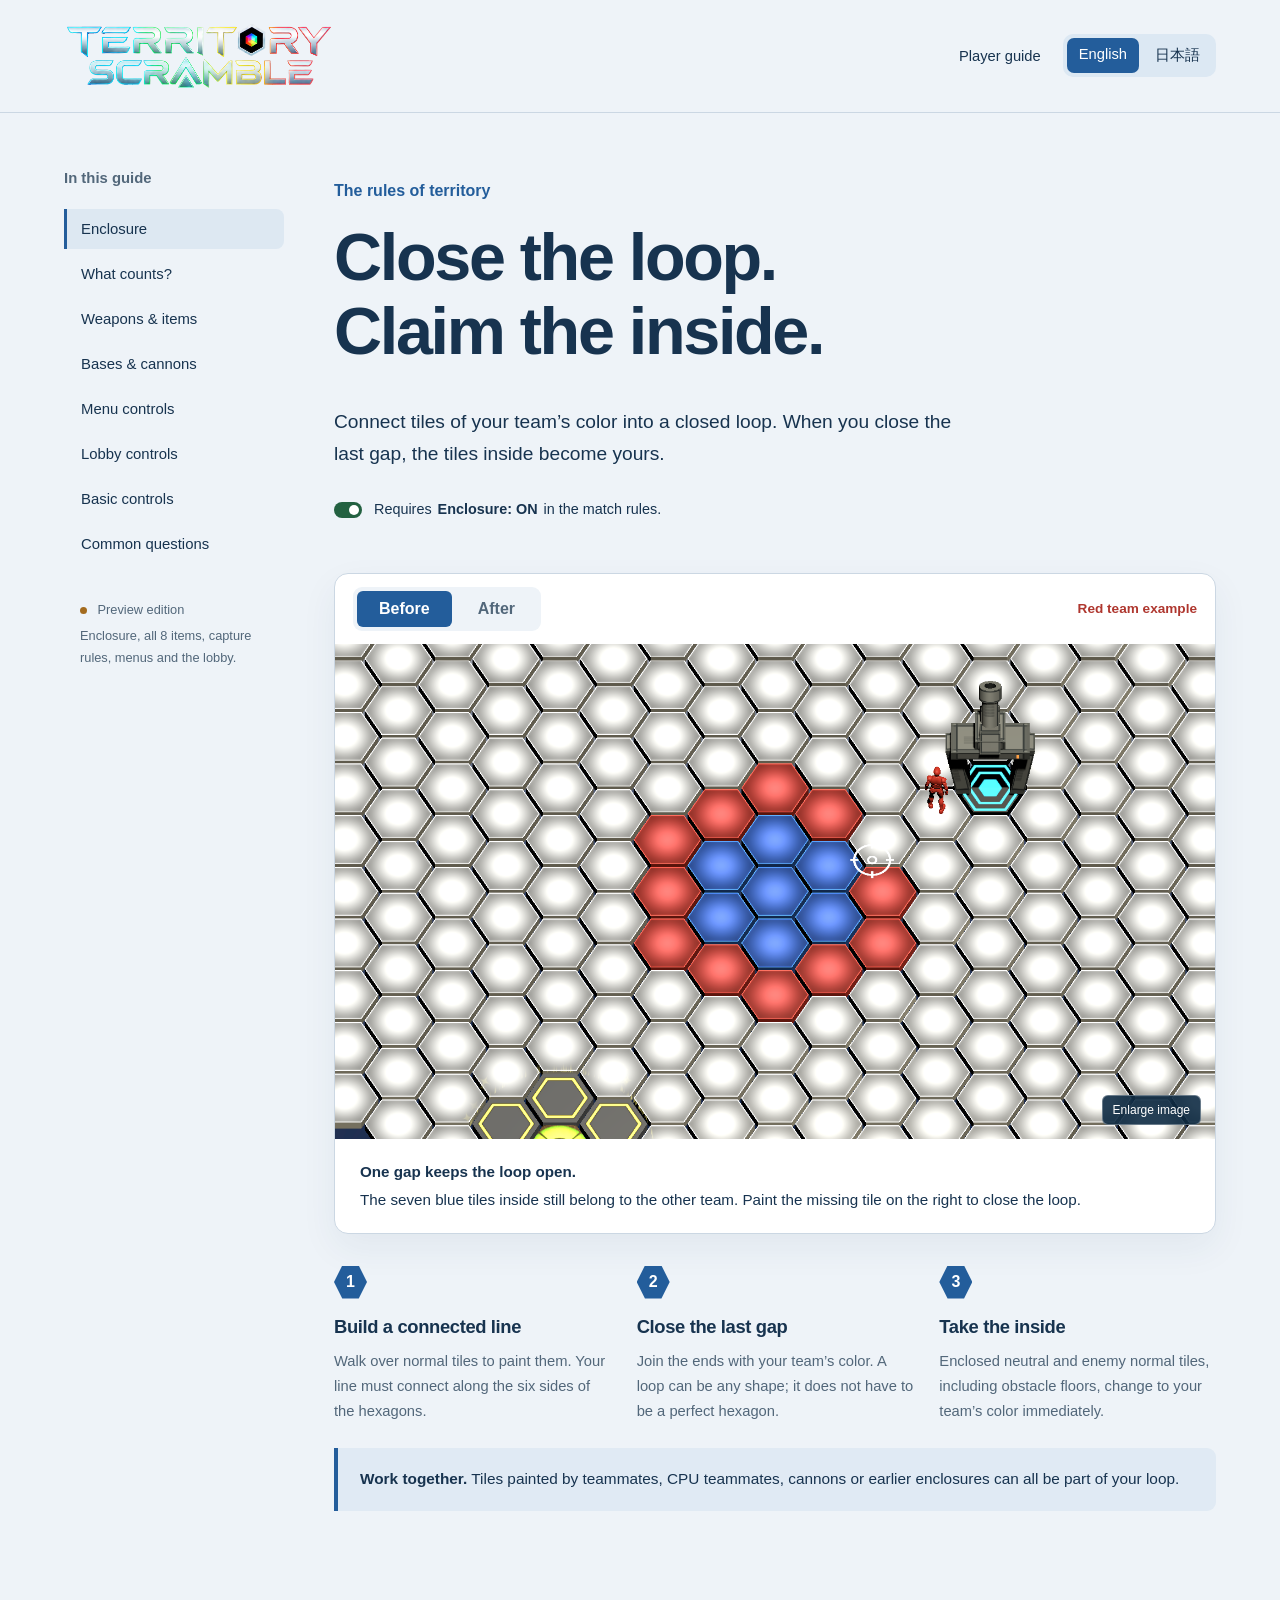
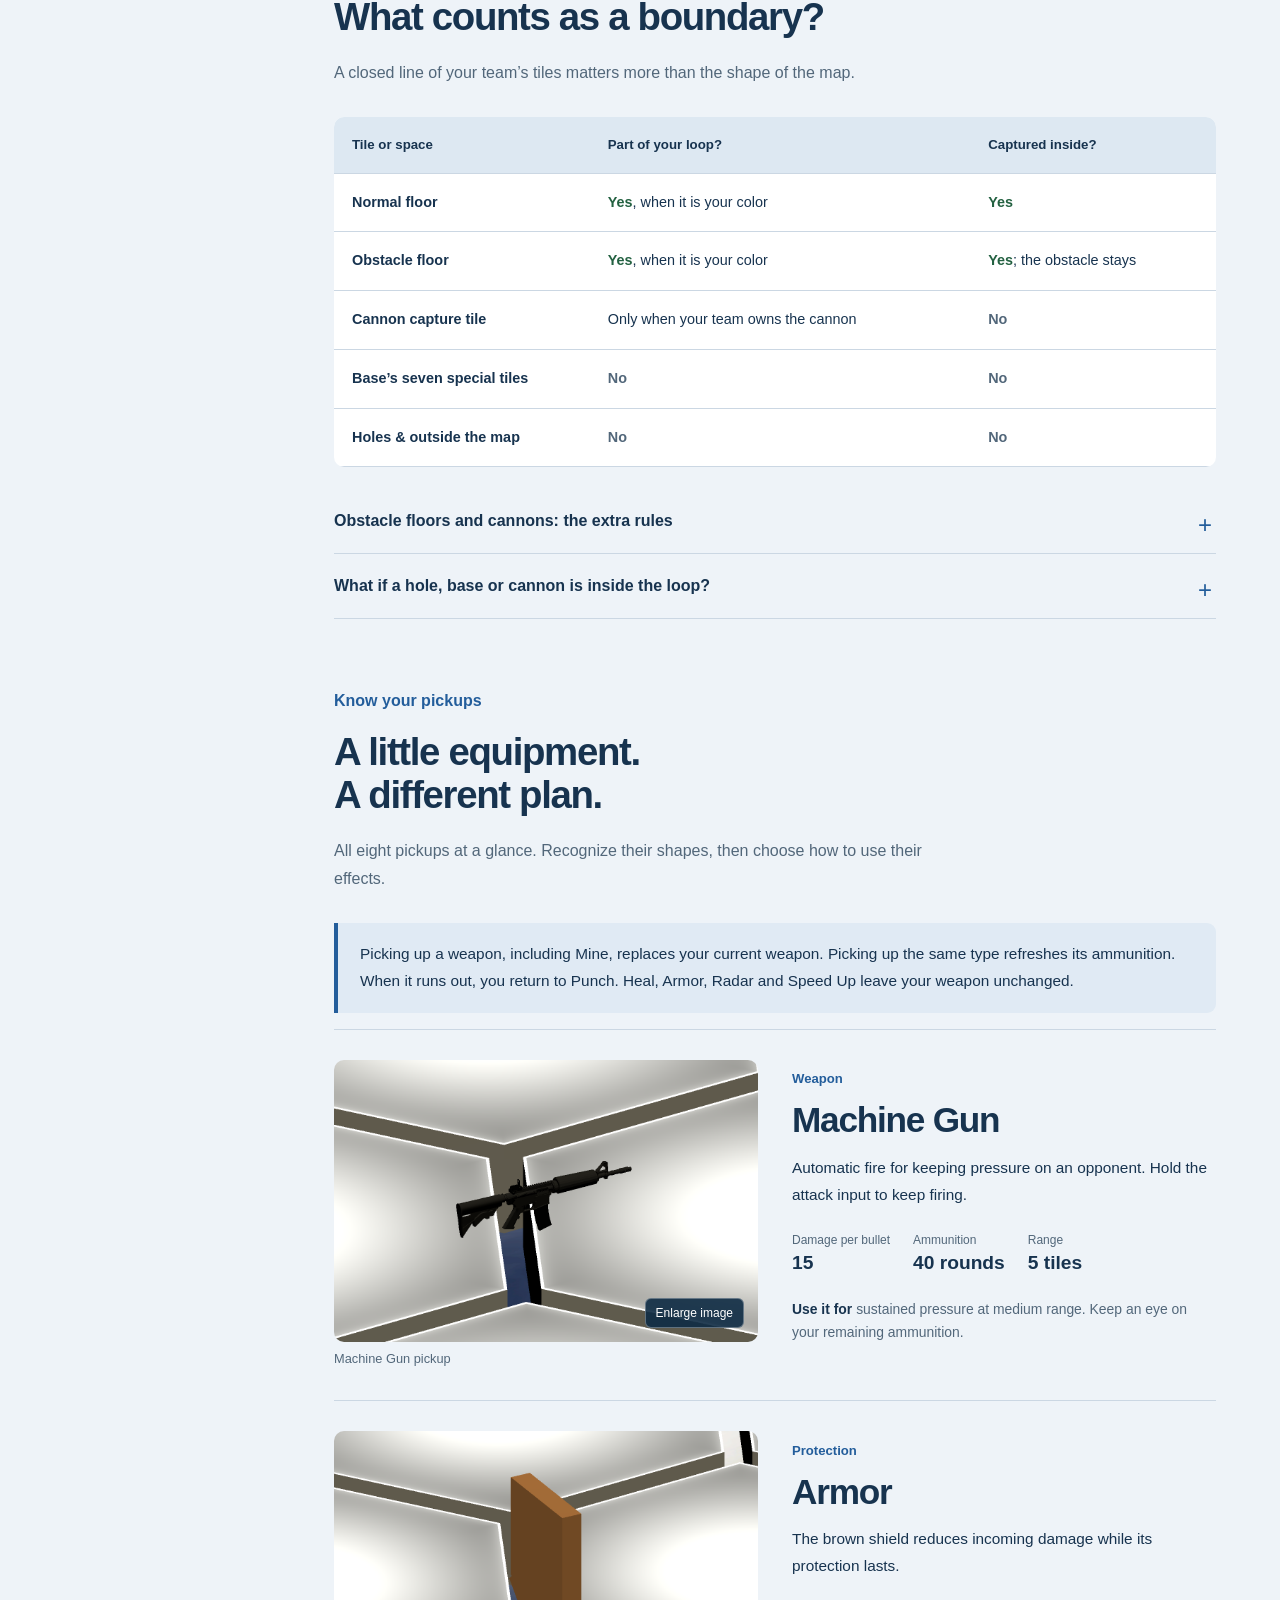
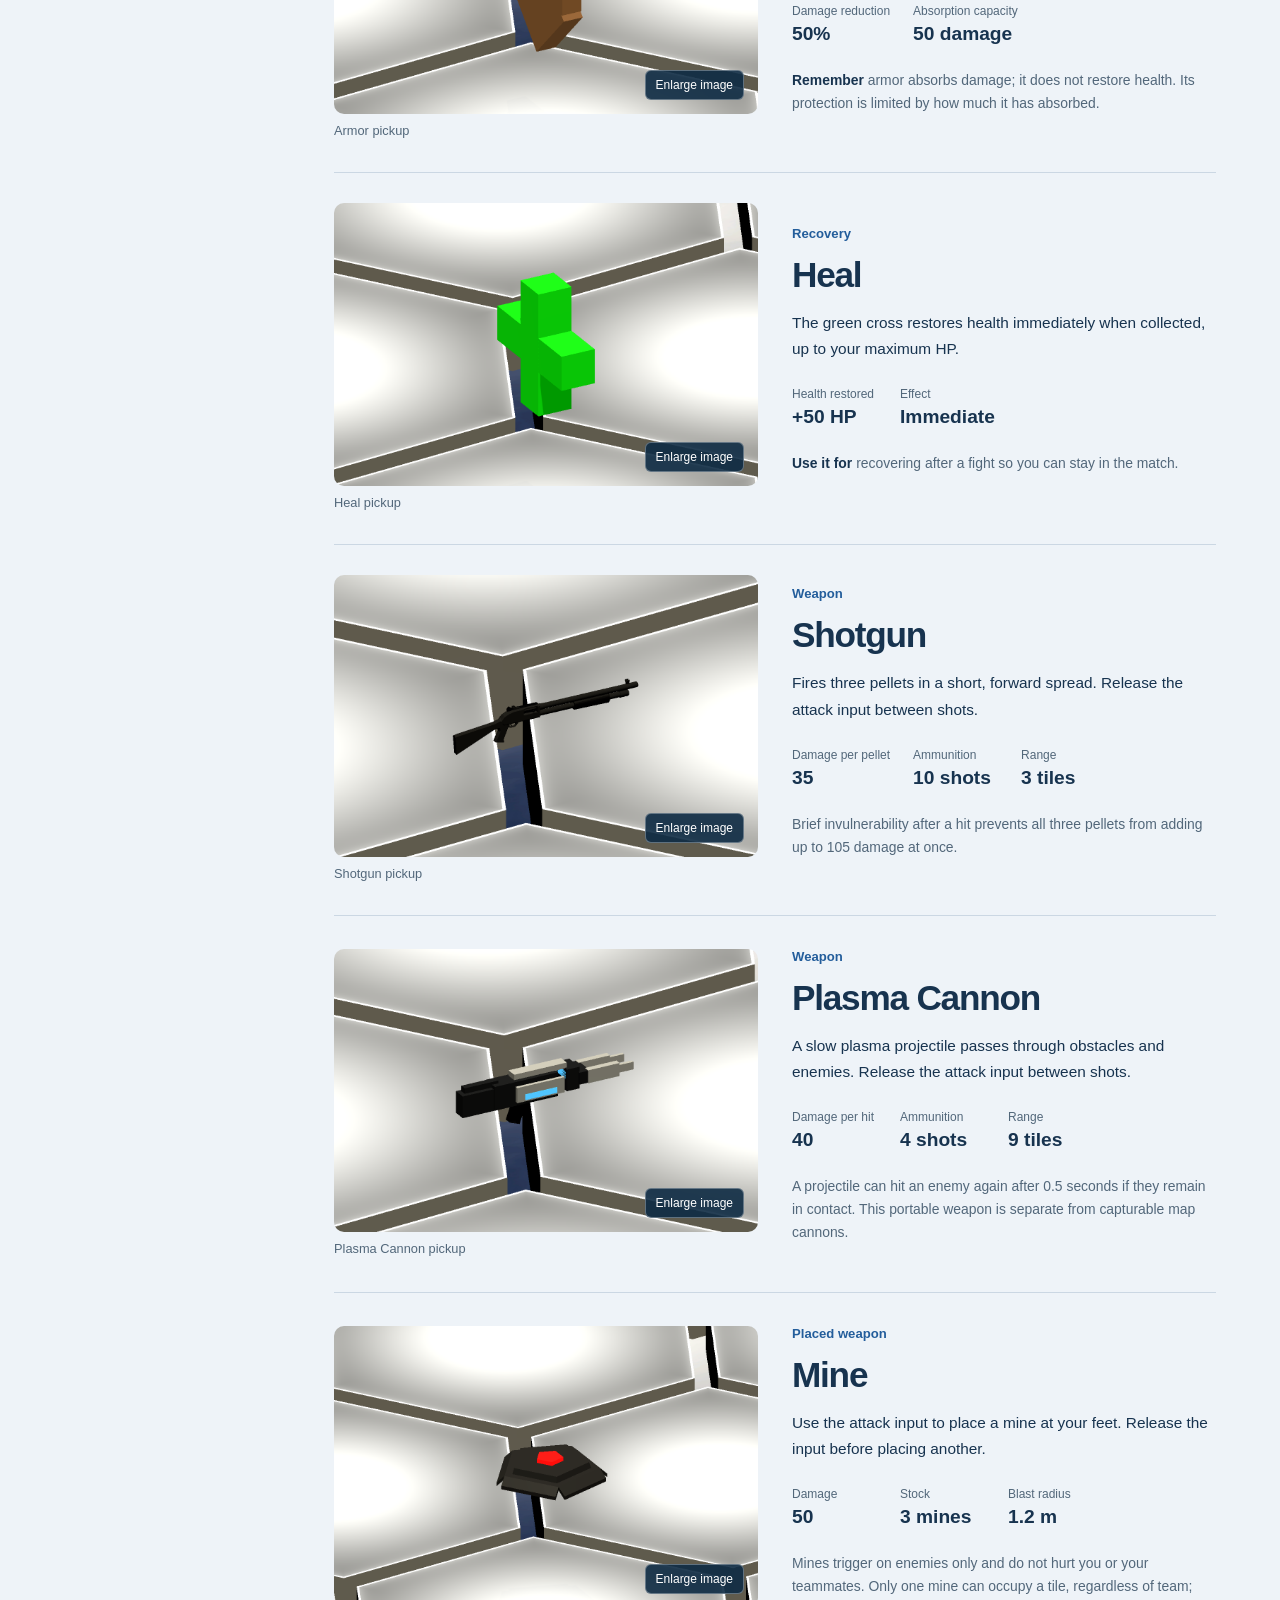
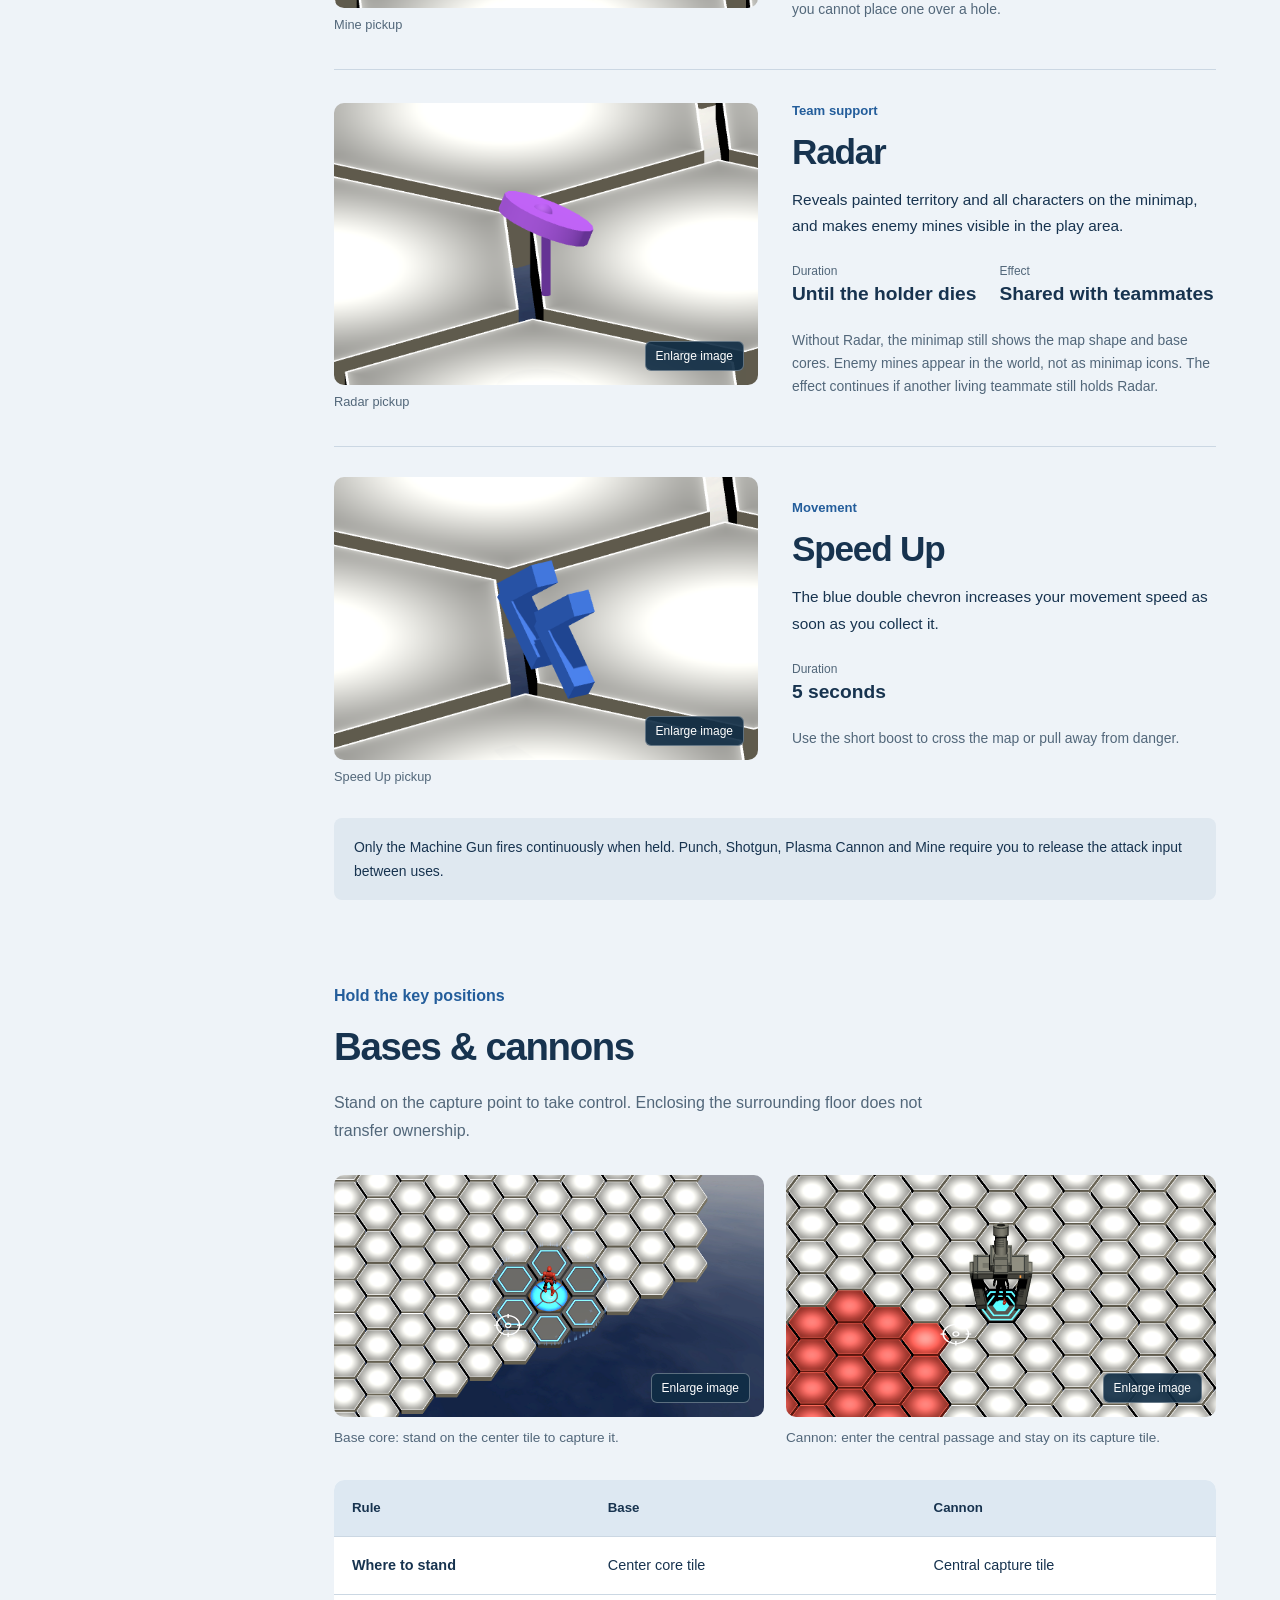
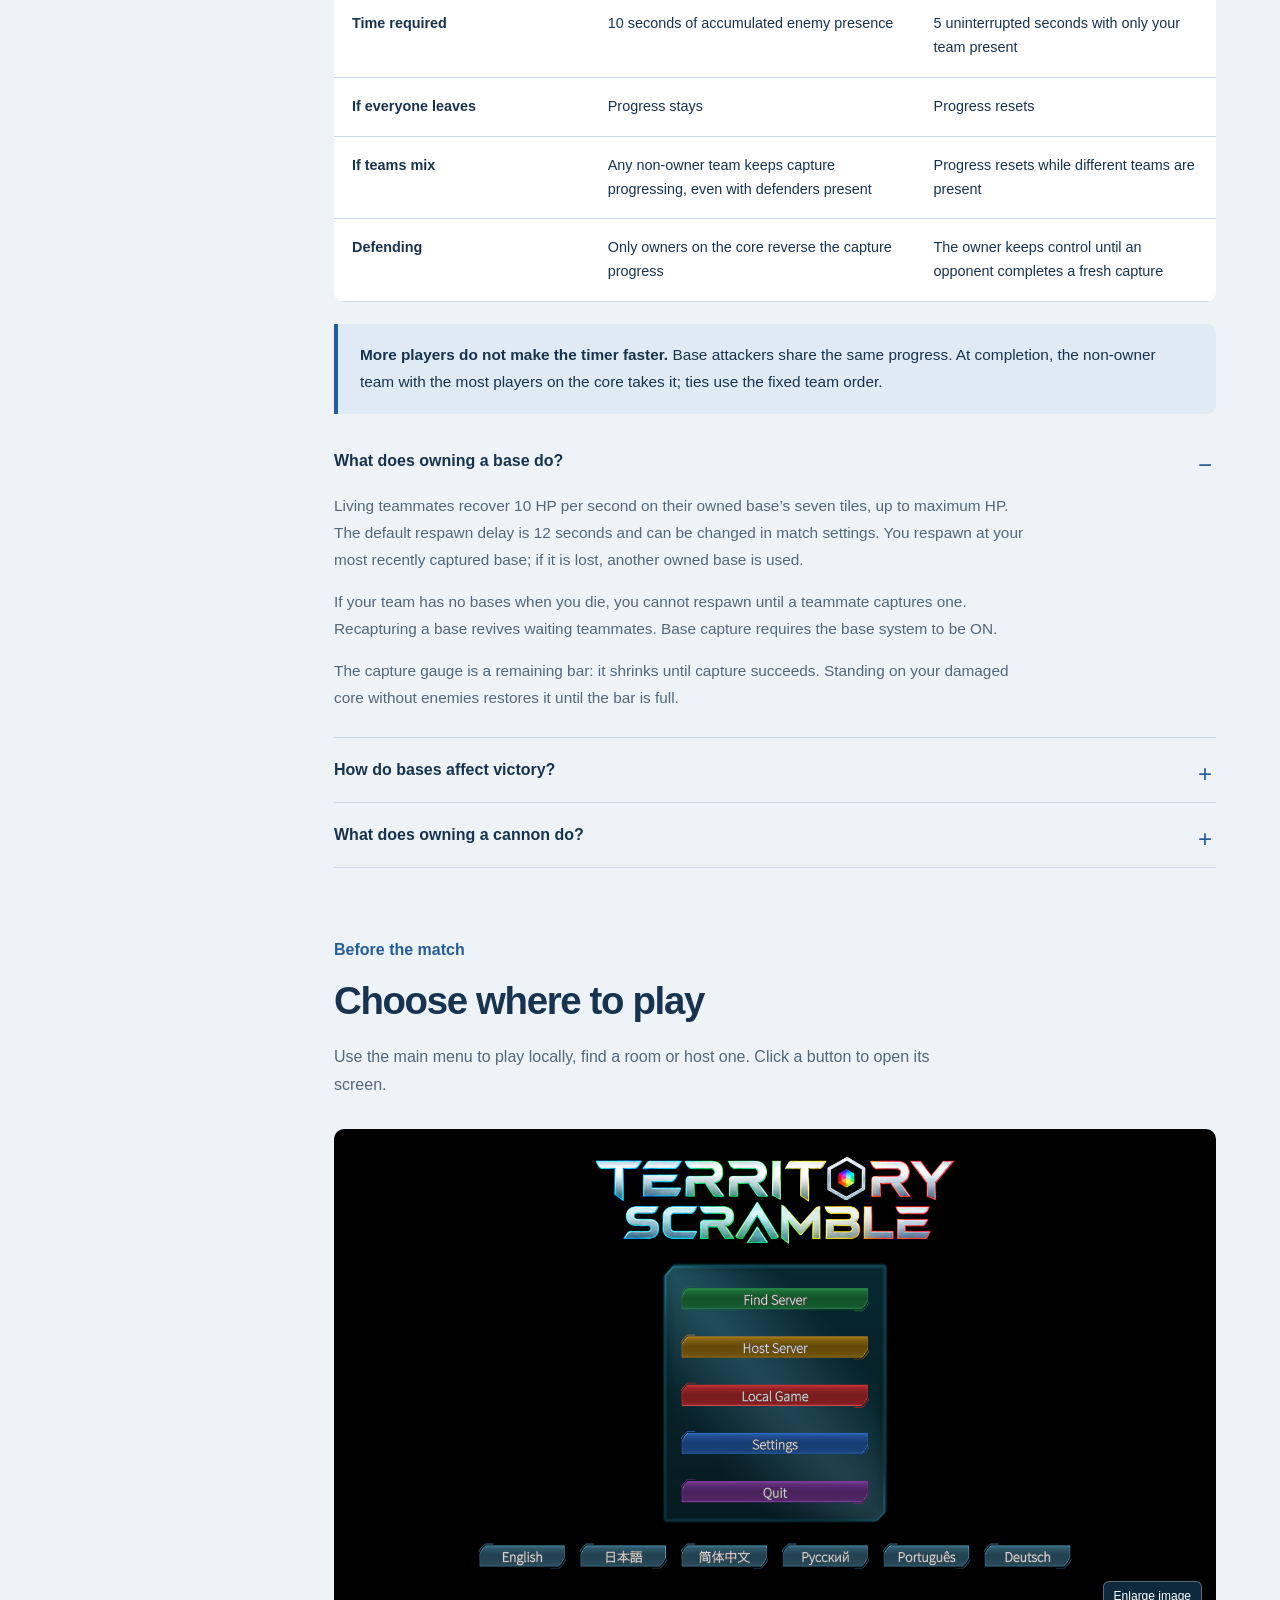
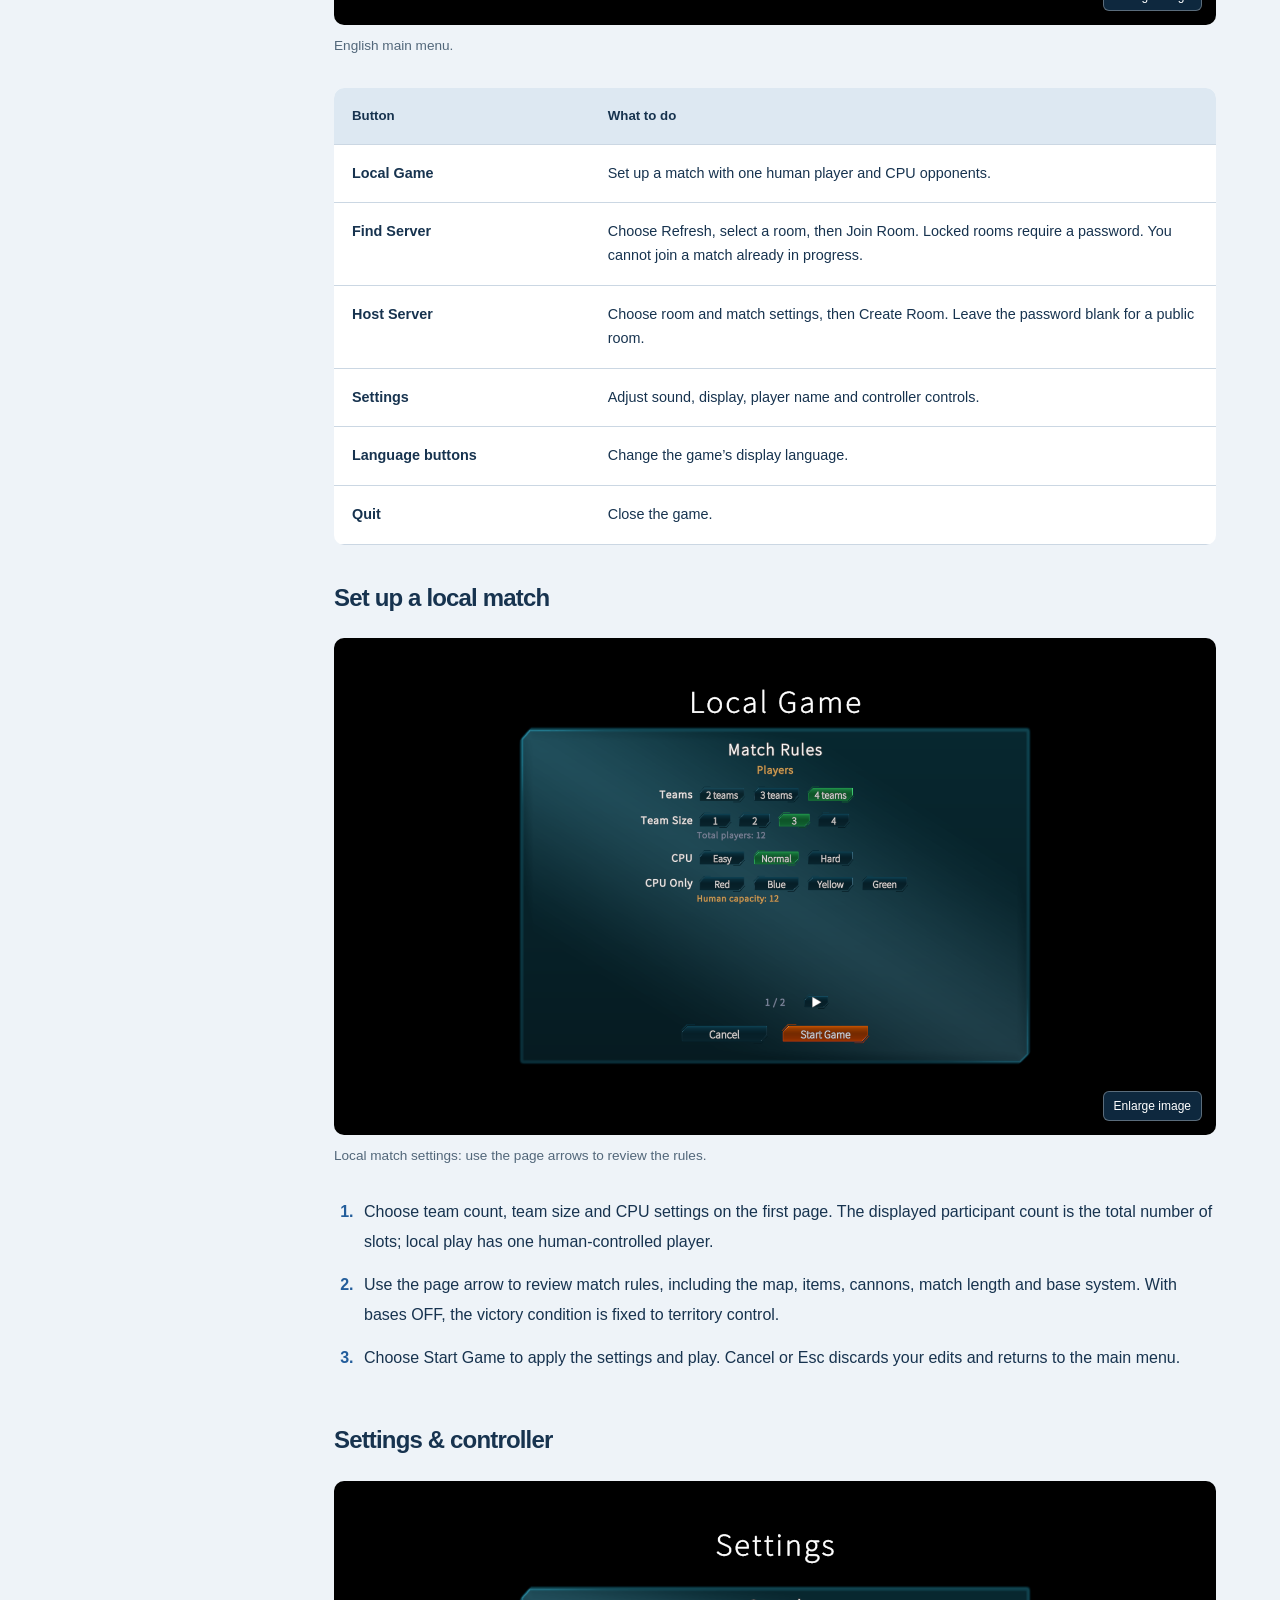
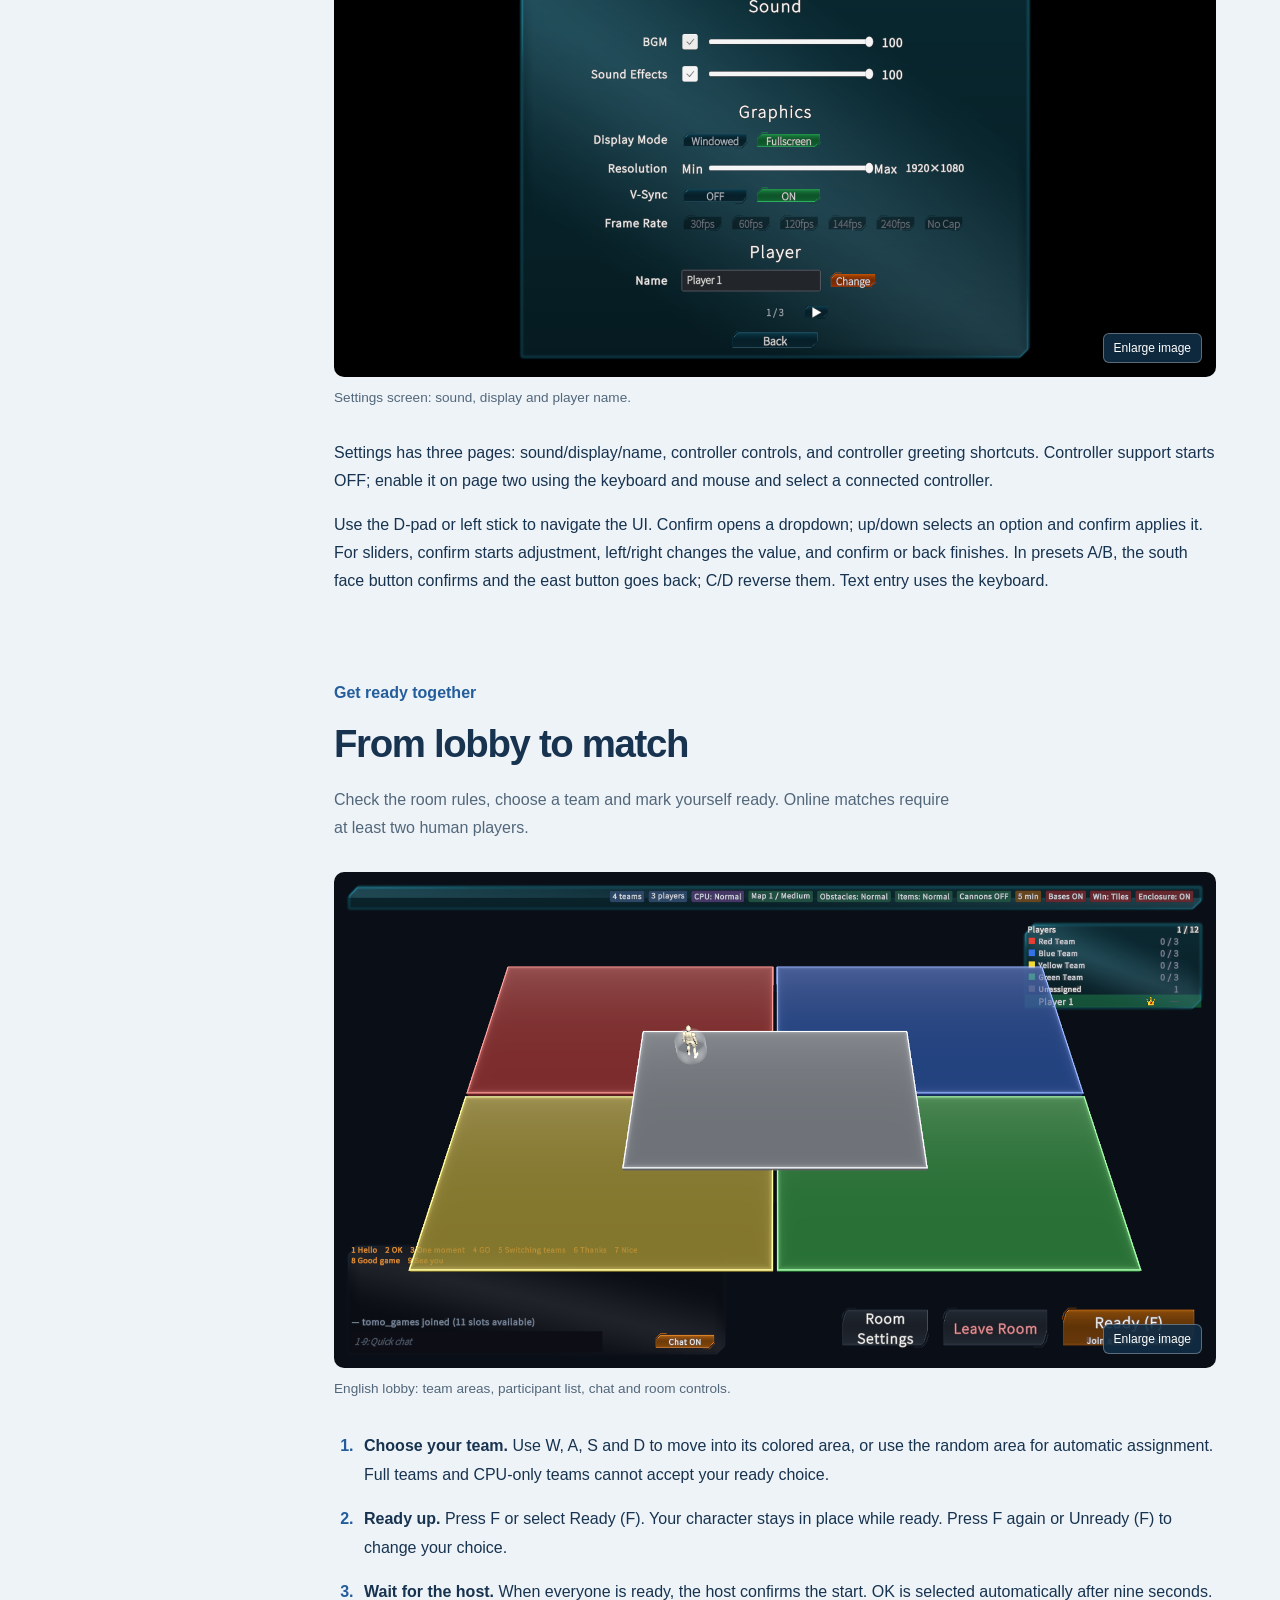
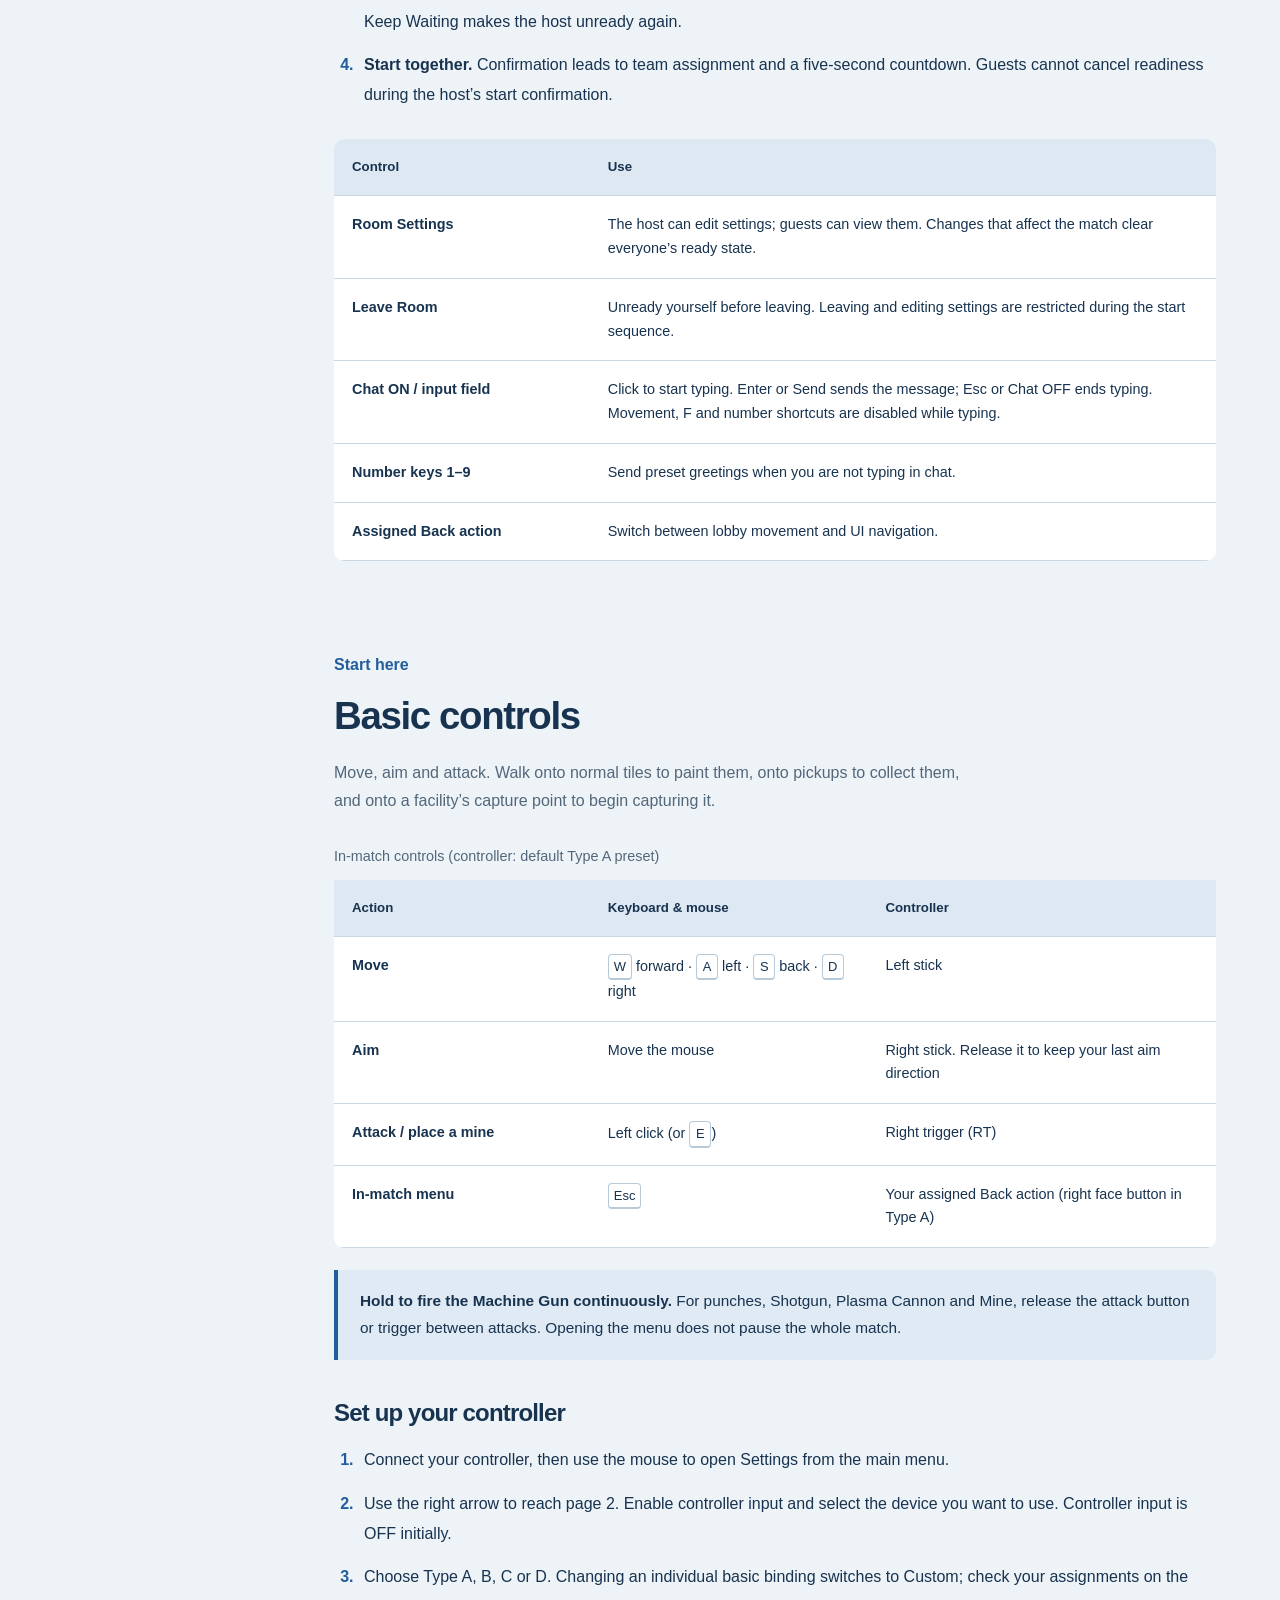
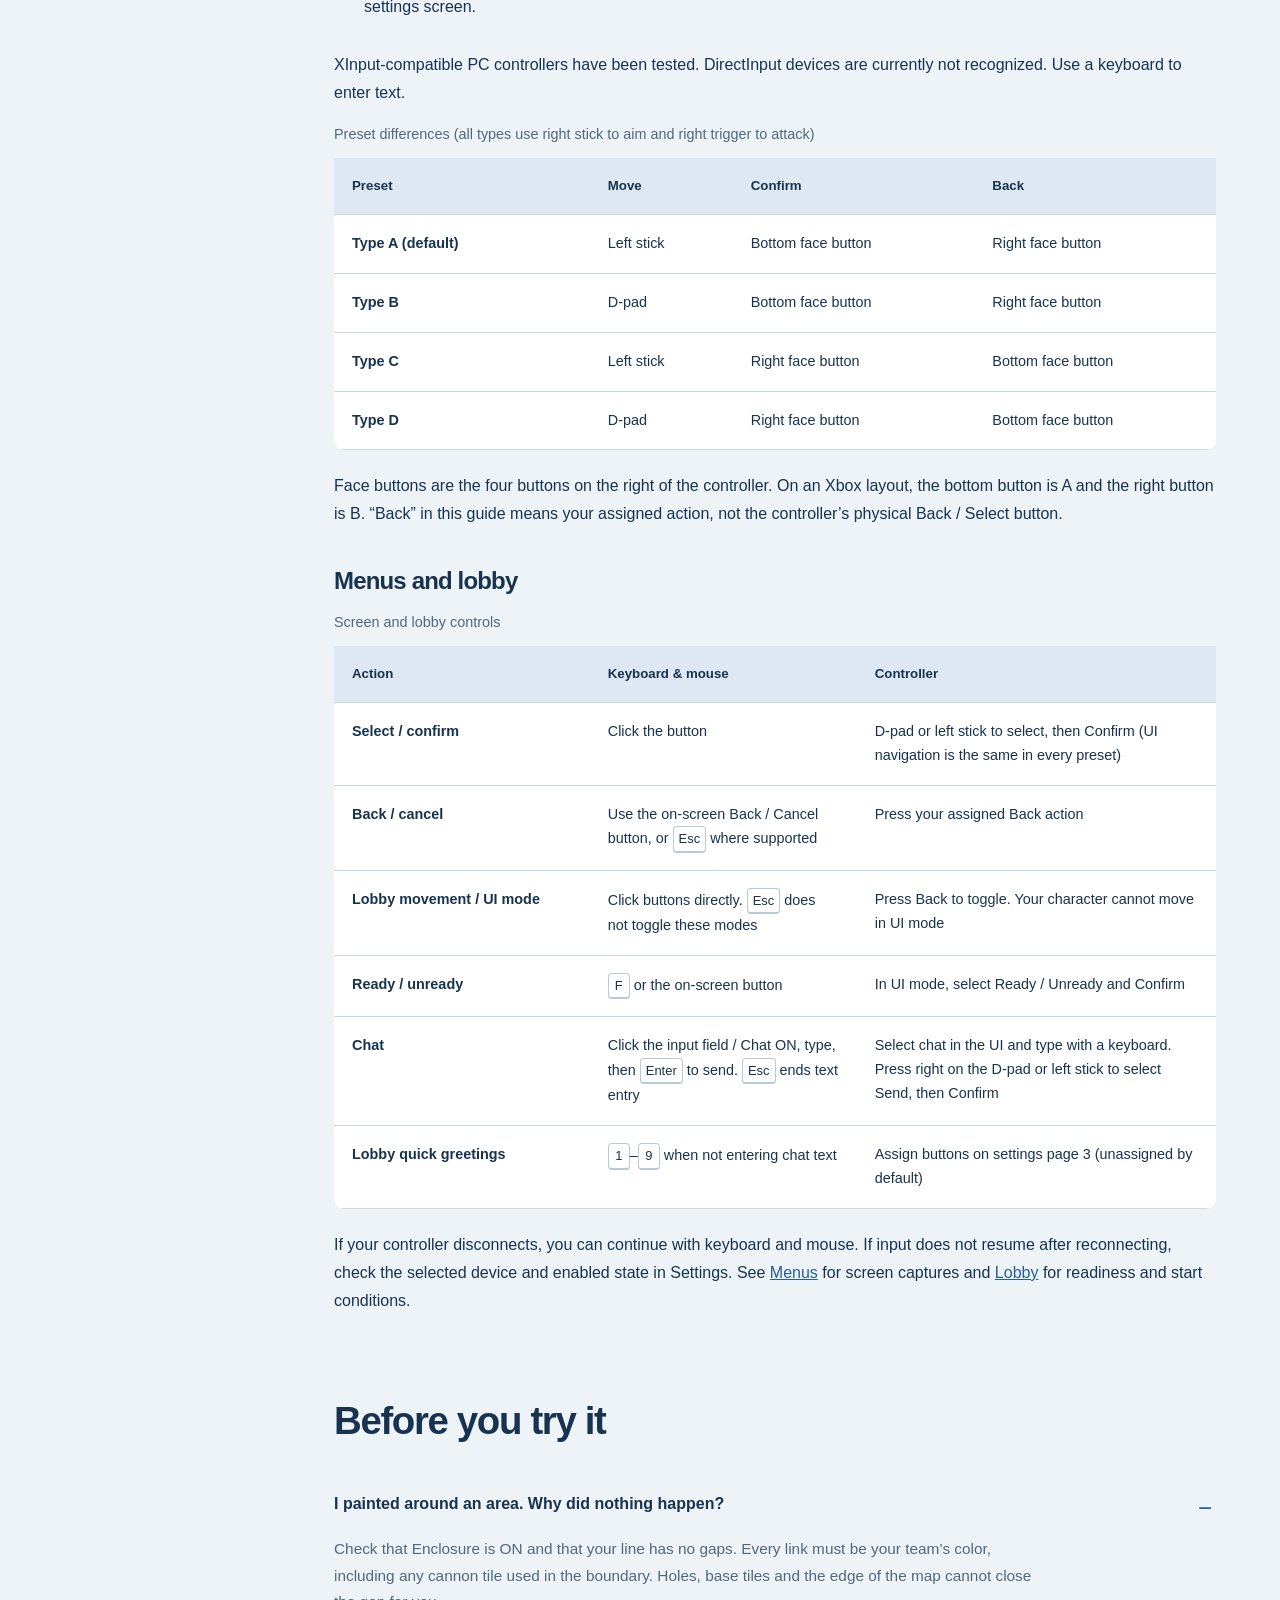
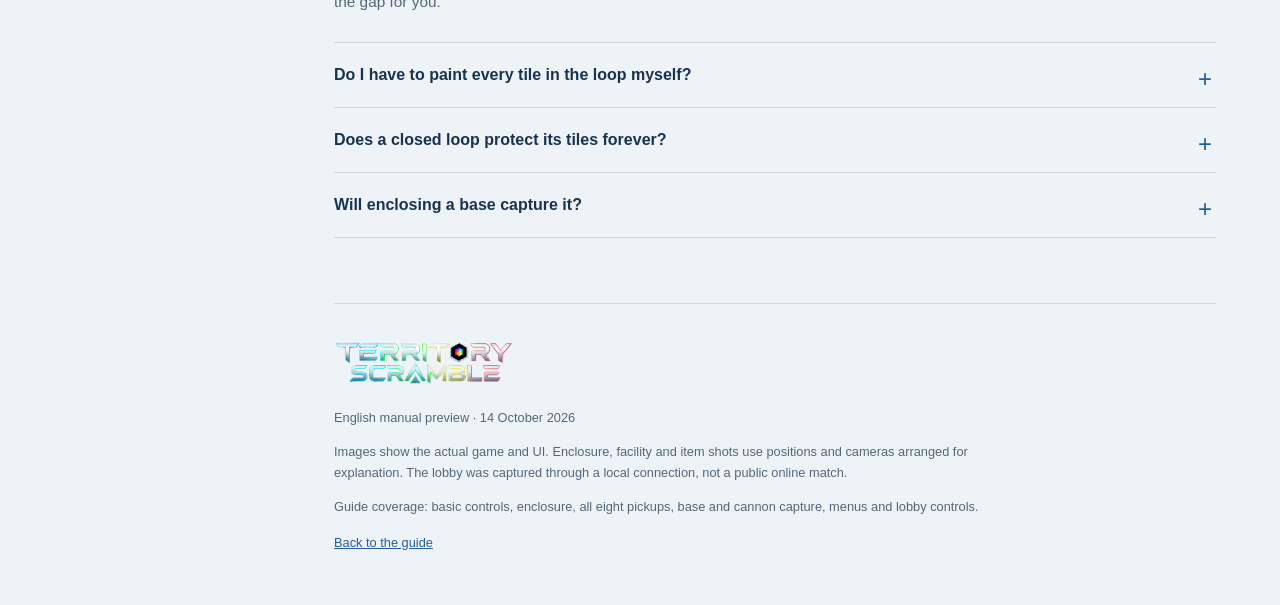
==== commit 84182225: "docs: add keyboard mouse and controller basics in both languages" ====
--- a/index.html
+++ b/index.html
@@ -3,7 +3,7 @@
 <head>
   <meta charset="utf-8">
   <meta name="viewport" content="width=device-width,initial-scale=1">
-  <meta name="description" content="An illustrated Territory Scramble guide to enclosure, all eight pickups, base and cannon capture, menus and lobby controls.">
+  <meta name="description" content="An illustrated Territory Scramble guide to basic controls, enclosure, all eight pickups, base and cannon capture, menus and lobby controls.">
   <meta name="color-scheme" content="light">
   <title>Player guide · Territory Scramble</title>
   <link rel="icon" href="assets/title-logo.png" type="image/png">
@@ -23,7 +23,7 @@
         <a href="#enclosure">Enclosure</a>
         <a href="#rules">What counts?</a>
         <a href="#items">Weapons &amp; items</a>
-        <a href="#capture">Bases &amp; cannons</a><a href="#menus">Menu controls</a><a href="#lobby">Lobby controls</a><a href="#questions">Common questions</a>
+        <a href="#capture">Bases &amp; cannons</a><a href="#menus">Menu controls</a><a href="#lobby">Lobby controls</a><a href="#controls">Basic controls</a><a href="#questions">Common questions</a>
       </nav>
       <div class="edition-note"><span class="prototype-dot"></span> Preview edition<p>Enclosure, all 8 items, capture rules, menus and the lobby.</p></div>
     </aside>
@@ -115,7 +115,37 @@
 <section id="lobby" class="chapter" aria-labelledby="lobby-title"><div class="section-heading"><p class="chapter-label">Get ready together</p><h2 id="lobby-title">From lobby to match</h2><p>Check the room rules, choose a team and mark yourself ready. Online matches require at least two human players.</p></div>
 <figure class="guide-capture"><button class="image-button" type="button" data-zoom aria-label="English lobby: team areas, participant list, chat and room controls. — Enlarge image"><img src="assets/lobby-en.png" alt="English lobby: team areas, participant list, chat and room controls." width="1600" height="900" loading="lazy"><span class="zoom-label">Enlarge image</span></button><figcaption>English lobby: team areas, participant list, chat and room controls.</figcaption></figure>
 <ol class="instruction-list"><li><strong>Choose your team.</strong> Use W, A, S and D to move into its colored area, or use the random area for automatic assignment. Full teams and CPU-only teams cannot accept your ready choice.</li><li><strong>Ready up.</strong> Press F or select Ready (F). Your character stays in place while ready. Press F again or Unready (F) to change your choice.</li><li><strong>Wait for the host.</strong> When everyone is ready, the host confirms the start. OK is selected automatically after nine seconds. Keep Waiting makes the host unready again.</li><li><strong>Start together.</strong> Confirmation leads to team assignment and a five-second countdown. Guests cannot cancel readiness during the host’s start confirmation.</li></ol>
-<div class="rule-table-wrap"><table class="rule-table"><caption class="sr-only">Lobby controls</caption><thead><tr><th scope="col">Control</th><th scope="col">Use</th></tr></thead><tbody><tr><th scope="row">Room Settings</th><td>The host can edit settings; guests can view them. Changes that affect the match clear everyone’s ready state.</td></tr><tr><th scope="row">Leave Room</th><td>Unready yourself before leaving. Leaving and editing settings are restricted during the start sequence.</td></tr><tr><th scope="row">Chat ON / input field</th><td>Click to start typing. Enter or Send sends the message; Esc or Chat OFF ends typing. Movement, F and number shortcuts are disabled while typing.</td></tr><tr><th scope="row">Number keys 1–9</th><td>Send preset greetings when you are not typing in chat.</td></tr><tr><th scope="row">Controller Back</th><td>Switch between lobby movement and UI navigation.</td></tr></tbody></table></div></section>
+<div class="rule-table-wrap"><table class="rule-table"><caption class="sr-only">Lobby controls</caption><thead><tr><th scope="col">Control</th><th scope="col">Use</th></tr></thead><tbody><tr><th scope="row">Room Settings</th><td>The host can edit settings; guests can view them. Changes that affect the match clear everyone’s ready state.</td></tr><tr><th scope="row">Leave Room</th><td>Unready yourself before leaving. Leaving and editing settings are restricted during the start sequence.</td></tr><tr><th scope="row">Chat ON / input field</th><td>Click to start typing. Enter or Send sends the message; Esc or Chat OFF ends typing. Movement, F and number shortcuts are disabled while typing.</td></tr><tr><th scope="row">Number keys 1–9</th><td>Send preset greetings when you are not typing in chat.</td></tr><tr><th scope="row">Assigned Back action</th><td>Switch between lobby movement and UI navigation.</td></tr></tbody></table></div></section>
+      <section id="controls" class="chapter" aria-labelledby="controls-title">
+        <div class="section-heading"><p class="chapter-label">Start here</p><h2 id="controls-title">Basic controls</h2><p>Move, aim and attack. Walk onto normal tiles to paint them, onto pickups to collect them, and onto a facility’s capture point to begin capturing it.</p></div>
+        <div class="rule-table-wrap"><table class="rule-table">
+          <caption>In-match controls (controller: default Type A preset)</caption>
+          <thead><tr><th scope="col">Action</th><th scope="col">Keyboard &amp; mouse</th><th scope="col">Controller</th></tr></thead>
+          <tbody>
+            <tr><th scope="row">Move</th><td><kbd>W</kbd> forward · <kbd>A</kbd> left · <kbd>S</kbd> back · <kbd>D</kbd> right</td><td>Left stick</td></tr>
+            <tr><th scope="row">Aim</th><td>Move the mouse</td><td>Right stick. Release it to keep your last aim direction</td></tr>
+            <tr><th scope="row">Attack / place a mine</th><td>Left click (or <kbd>E</kbd>)</td><td>Right trigger (RT)</td></tr>
+            <tr><th scope="row">In-match menu</th><td><kbd>Esc</kbd></td><td>Your assigned Back action (right face button in Type A)</td></tr>
+          </tbody>
+        </table></div>
+        <p class="tip"><strong>Hold to fire the Machine Gun continuously.</strong> For punches, Shotgun, Plasma Cannon and Mine, release the attack button or trigger between attacks. Opening the menu does not pause the whole match.</p>
+        <h3 class="guide-subheading">Set up your controller</h3>
+        <ol class="instruction-list"><li>Connect your controller, then use the mouse to open Settings from the main menu.</li><li>Use the right arrow to reach page 2. Enable controller input and select the device you want to use. Controller input is OFF initially.</li><li>Choose Type A, B, C or D. Changing an individual basic binding switches to Custom; check your assignments on the settings screen.</li></ol>
+        <p>XInput-compatible PC controllers have been tested. DirectInput devices are currently not recognized. Use a keyboard to enter text.</p>
+        <div class="rule-table-wrap"><table class="rule-table">
+          <caption>Preset differences (all types use right stick to aim and right trigger to attack)</caption>
+          <thead><tr><th scope="col">Preset</th><th scope="col">Move</th><th scope="col">Confirm</th><th scope="col">Back</th></tr></thead>
+          <tbody><tr><th scope="row">Type A (default)</th><td>Left stick</td><td>Bottom face button</td><td>Right face button</td></tr><tr><th scope="row">Type B</th><td>D-pad</td><td>Bottom face button</td><td>Right face button</td></tr><tr><th scope="row">Type C</th><td>Left stick</td><td>Right face button</td><td>Bottom face button</td></tr><tr><th scope="row">Type D</th><td>D-pad</td><td>Right face button</td><td>Bottom face button</td></tr></tbody>
+        </table></div>
+        <p>Face buttons are the four buttons on the right of the controller. On an Xbox layout, the bottom button is A and the right button is B. “Back” in this guide means your assigned action, not the controller’s physical Back / Select button.</p>
+        <h3 class="guide-subheading">Menus and lobby</h3>
+        <div class="rule-table-wrap"><table class="rule-table">
+          <caption>Screen and lobby controls</caption><thead><tr><th scope="col">Action</th><th scope="col">Keyboard &amp; mouse</th><th scope="col">Controller</th></tr></thead>
+          <tbody><tr><th scope="row">Select / confirm</th><td>Click the button</td><td>D-pad or left stick to select, then Confirm (UI navigation is the same in every preset)</td></tr><tr><th scope="row">Back / cancel</th><td>Use the on-screen Back / Cancel button, or <kbd>Esc</kbd> where supported</td><td>Press your assigned Back action</td></tr><tr><th scope="row">Lobby movement / UI mode</th><td>Click buttons directly. <kbd>Esc</kbd> does not toggle these modes</td><td>Press Back to toggle. Your character cannot move in UI mode</td></tr><tr><th scope="row">Ready / unready</th><td><kbd>F</kbd> or the on-screen button</td><td>In UI mode, select Ready / Unready and Confirm</td></tr><tr><th scope="row">Chat</th><td>Click the input field / Chat ON, type, then <kbd>Enter</kbd> to send. <kbd>Esc</kbd> ends text entry</td><td>Select chat in the UI and type with a keyboard. Press right on the D-pad or left stick to select Send, then Confirm</td></tr><tr><th scope="row">Lobby quick greetings</th><td><kbd>1</kbd>–<kbd>9</kbd> when not entering chat text</td><td>Assign buttons on settings page 3 (unassigned by default)</td></tr></tbody>
+        </table></div>
+        <p>If your controller disconnects, you can continue with keyboard and mouse. If input does not resume after reconnecting, check the selected device and enabled state in Settings. See <a href="#menus">Menus</a> for screen captures and <a href="#lobby">Lobby</a> for readiness and start conditions.</p>
+      </section>
+
       <section id="questions" class="chapter questions" aria-labelledby="questions-title">
         <div class="section-heading"><h2 id="questions-title">Before you try it</h2></div>
         <details open><summary>I painted around an area. Why did nothing happen?</summary><div class="details-body"><p>Check that Enclosure is ON and that your line has no gaps. Every link must be your team’s color, including any cannon tile used in the boundary. Holes, base tiles and the edge of the map cannot close the gap for you.</p></div></details>
@@ -123,7 +153,7 @@
         <details><summary>Does a closed loop protect its tiles forever?</summary><div class="details-body"><p>No. Enclosure captures tiles when a new loop closes. Opponents can take the tiles back; an existing loop does not continuously repaint its interior.</p></div></details>
         <details><summary>Will enclosing a base capture it?</summary><div class="details-body"><p>No. Bases and cannons use their own capture rules. An enclosure only takes eligible floor tiles.</p></div></details>
       </section>
-      <footer class="page-footer"><img src="assets/title-logo.png" width="1071" height="270" alt="Territory Scramble"><p>English manual preview · 14 October 2026</p><p>Images show the actual game and UI. Enclosure, facility and item shots use positions and cameras arranged for explanation. The lobby was captured through a local connection, not a public online match.</p><p>Guide coverage: enclosure, all eight pickups, base and cannon capture, menus and lobby controls.</p><a href="#enclosure">Back to the guide</a></footer>
+      <footer class="page-footer"><img src="assets/title-logo.png" width="1071" height="270" alt="Territory Scramble"><p>English manual preview · 14 October 2026</p><p>Images show the actual game and UI. Enclosure, facility and item shots use positions and cameras arranged for explanation. The lobby was captured through a local connection, not a public online match.</p><p>Guide coverage: basic controls, enclosure, all eight pickups, base and cannon capture, menus and lobby controls.</p><a href="#enclosure">Back to the guide</a></footer>
     </main>
   </div>
   <dialog id="image-viewer" aria-label="Enlarged game capture"><button type="button" class="close-viewer" autofocus>Close <span aria-hidden="true">×</span></button><img src="assets/enclosure-before.png" alt=""><p class="viewer-caption"></p></dialog>
--- a/styles.css
+++ b/styles.css
@@ -17,3 +17,5 @@
 @media print{.language-switch{display:none}}
 
 .guide-capture{margin:24px 0 30px}.guide-capture figcaption{font-size:.85rem;color:var(--muted);line-height:1.65;padding-top:10px}.capture-pair{display:grid;grid-template-columns:1fr 1fr;gap:22px}.capture-pair .guide-capture{margin-top:0}.guide-subheading{font-size:1.5rem;margin-top:36px;line-height:1.4}.instruction-list{padding-left:1.5em;line-height:1.85}.instruction-list li{padding:0 0 14px 6px}.instruction-list li::marker{color:var(--blue);font-weight:700}@media(max-width:760px){.capture-pair{grid-template-columns:1fr;gap:0}.guide-subheading{font-size:1.3rem}}
+
+#controls kbd{display:inline-block;min-width:1.7em;padding:1px 5px;border:1px solid #b7cada;border-bottom-width:2px;border-radius:4px;background:#fff;font:inherit;font-size:.9em;text-align:center;white-space:nowrap}#controls caption{text-align:left;padding:0 0 12px;color:var(--muted);line-height:1.6}
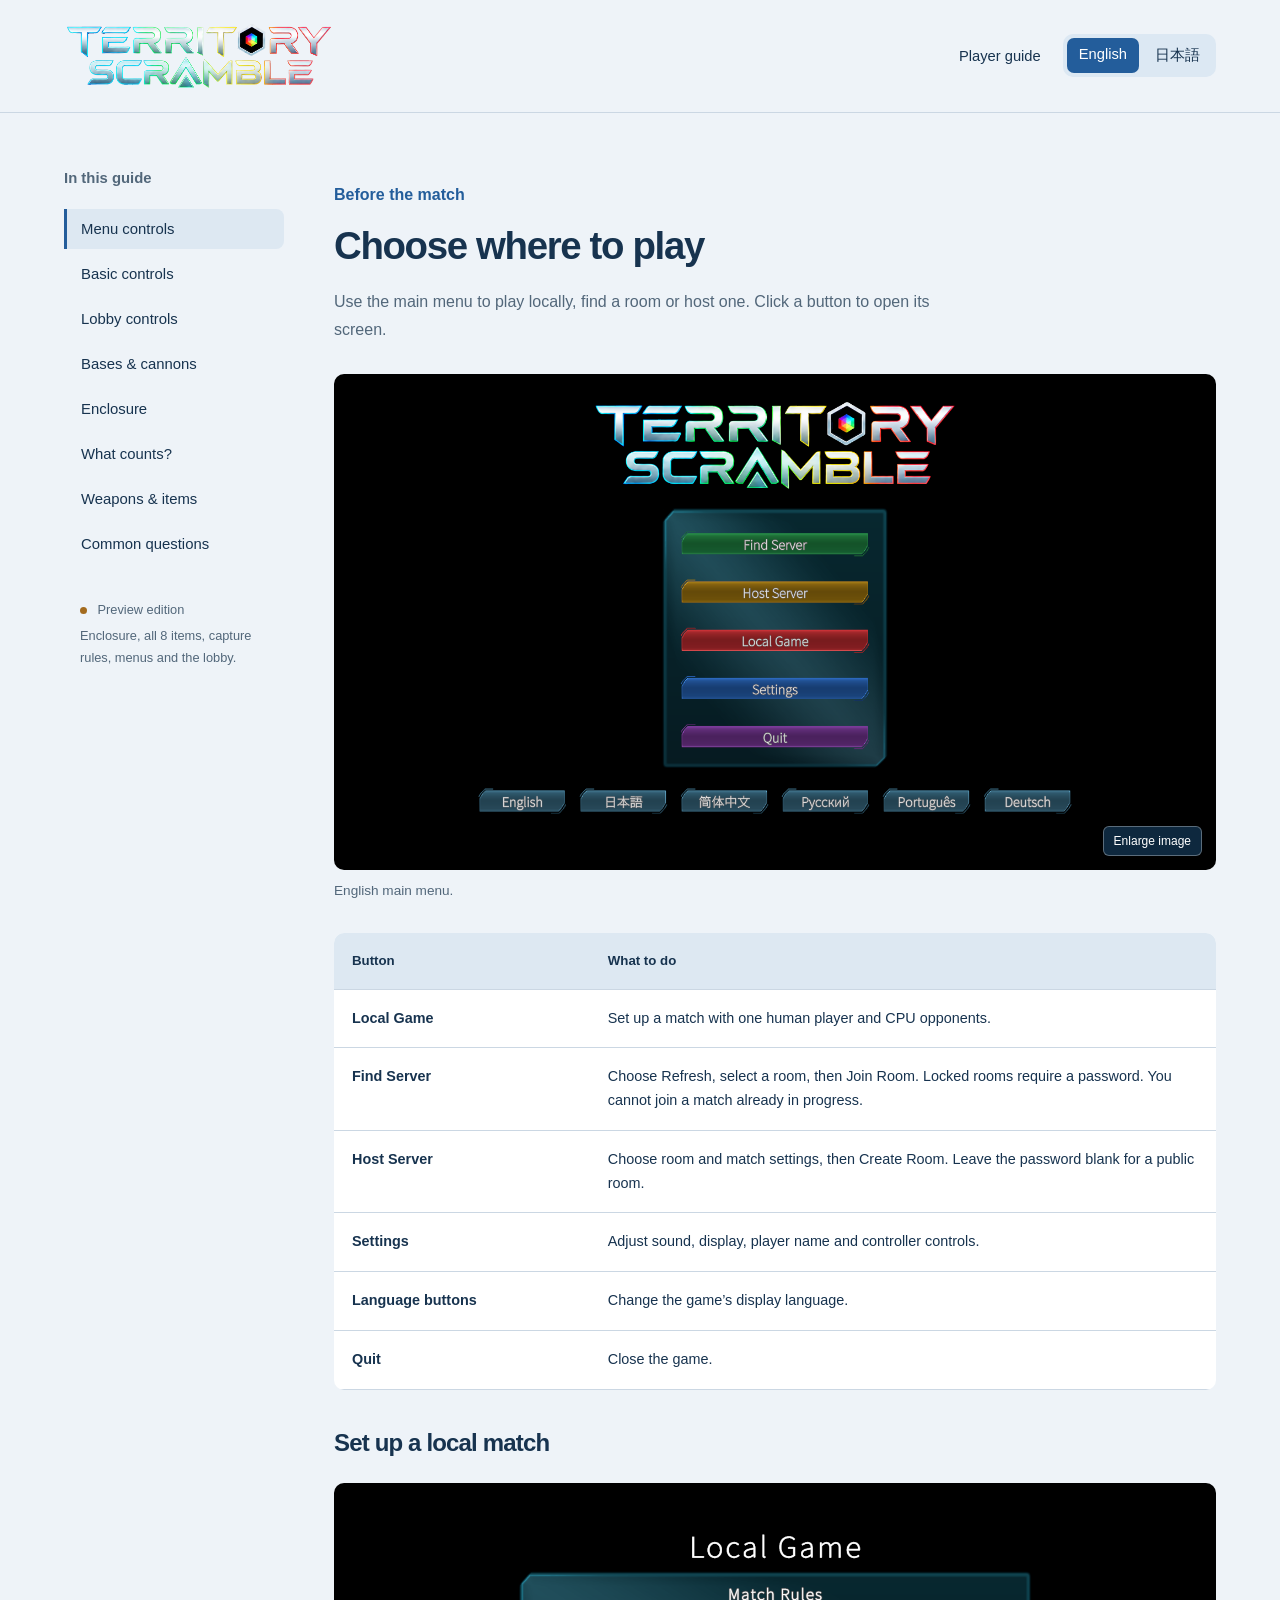
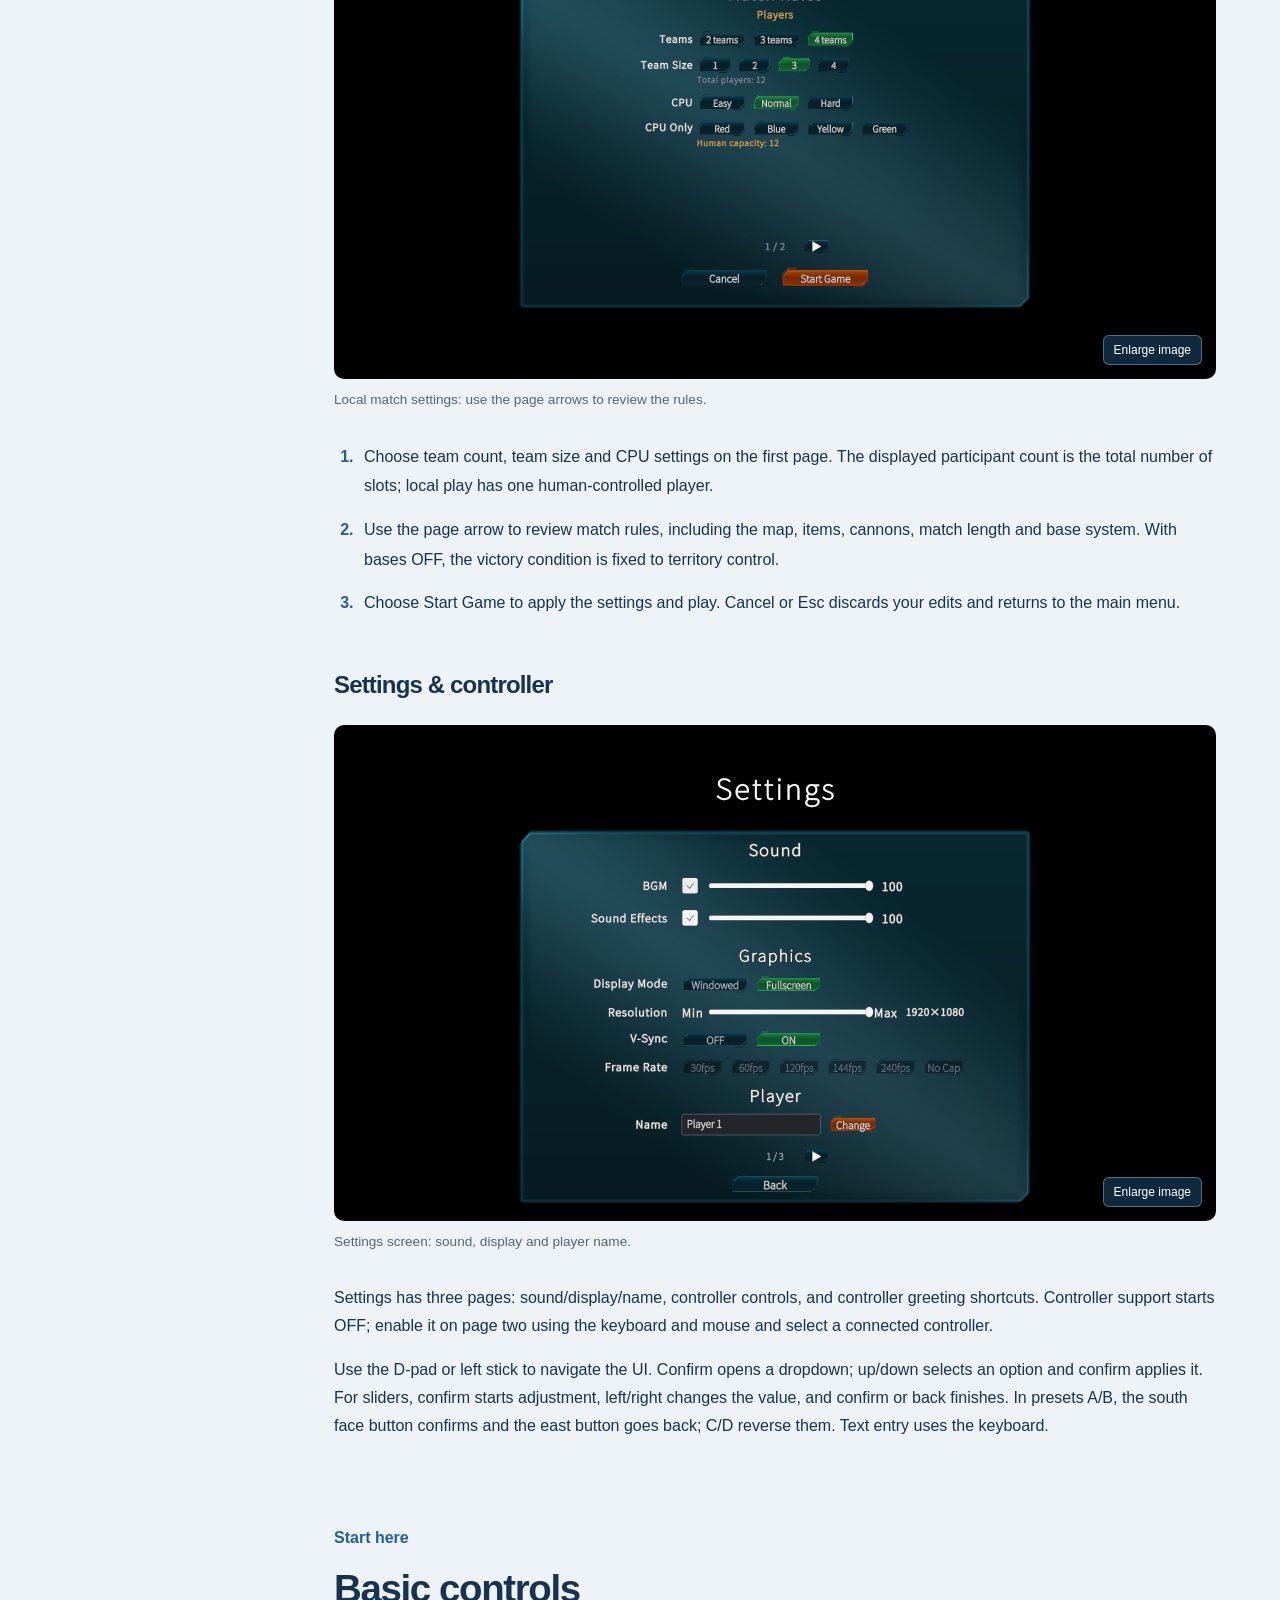
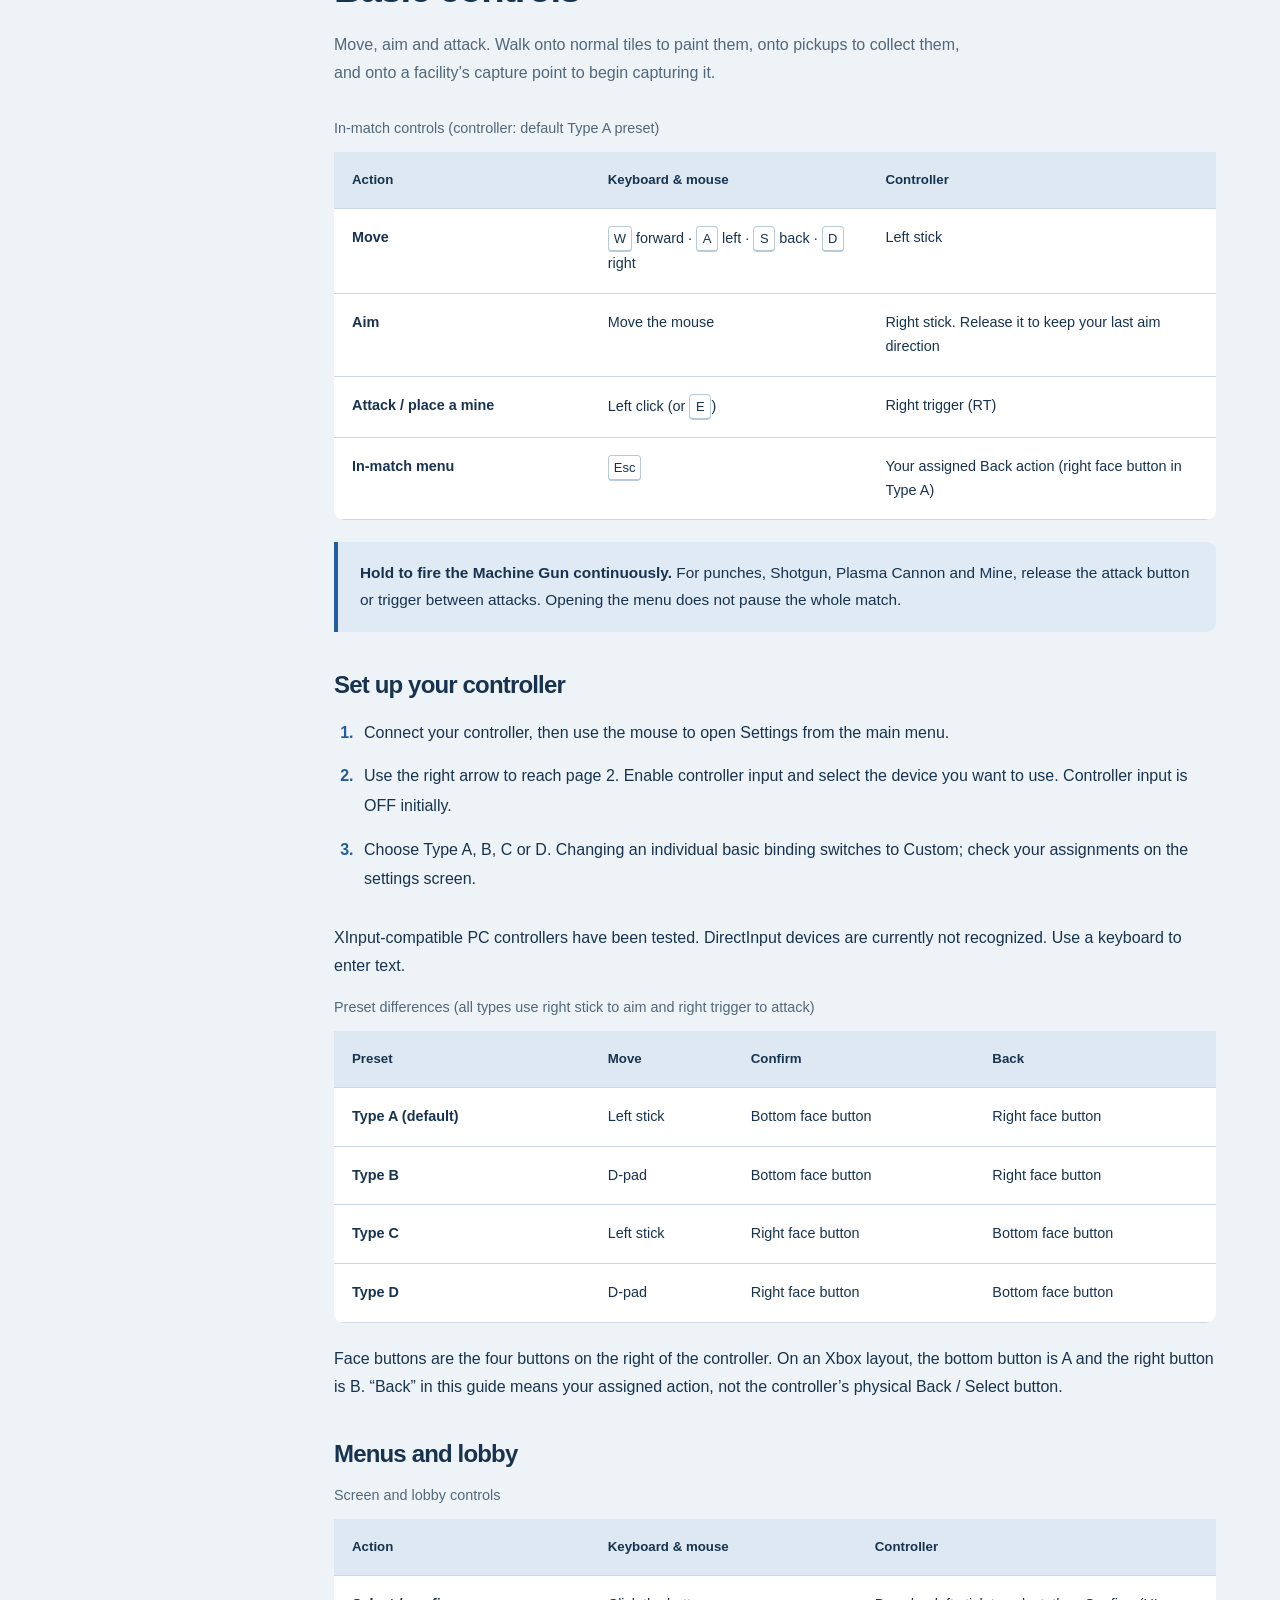
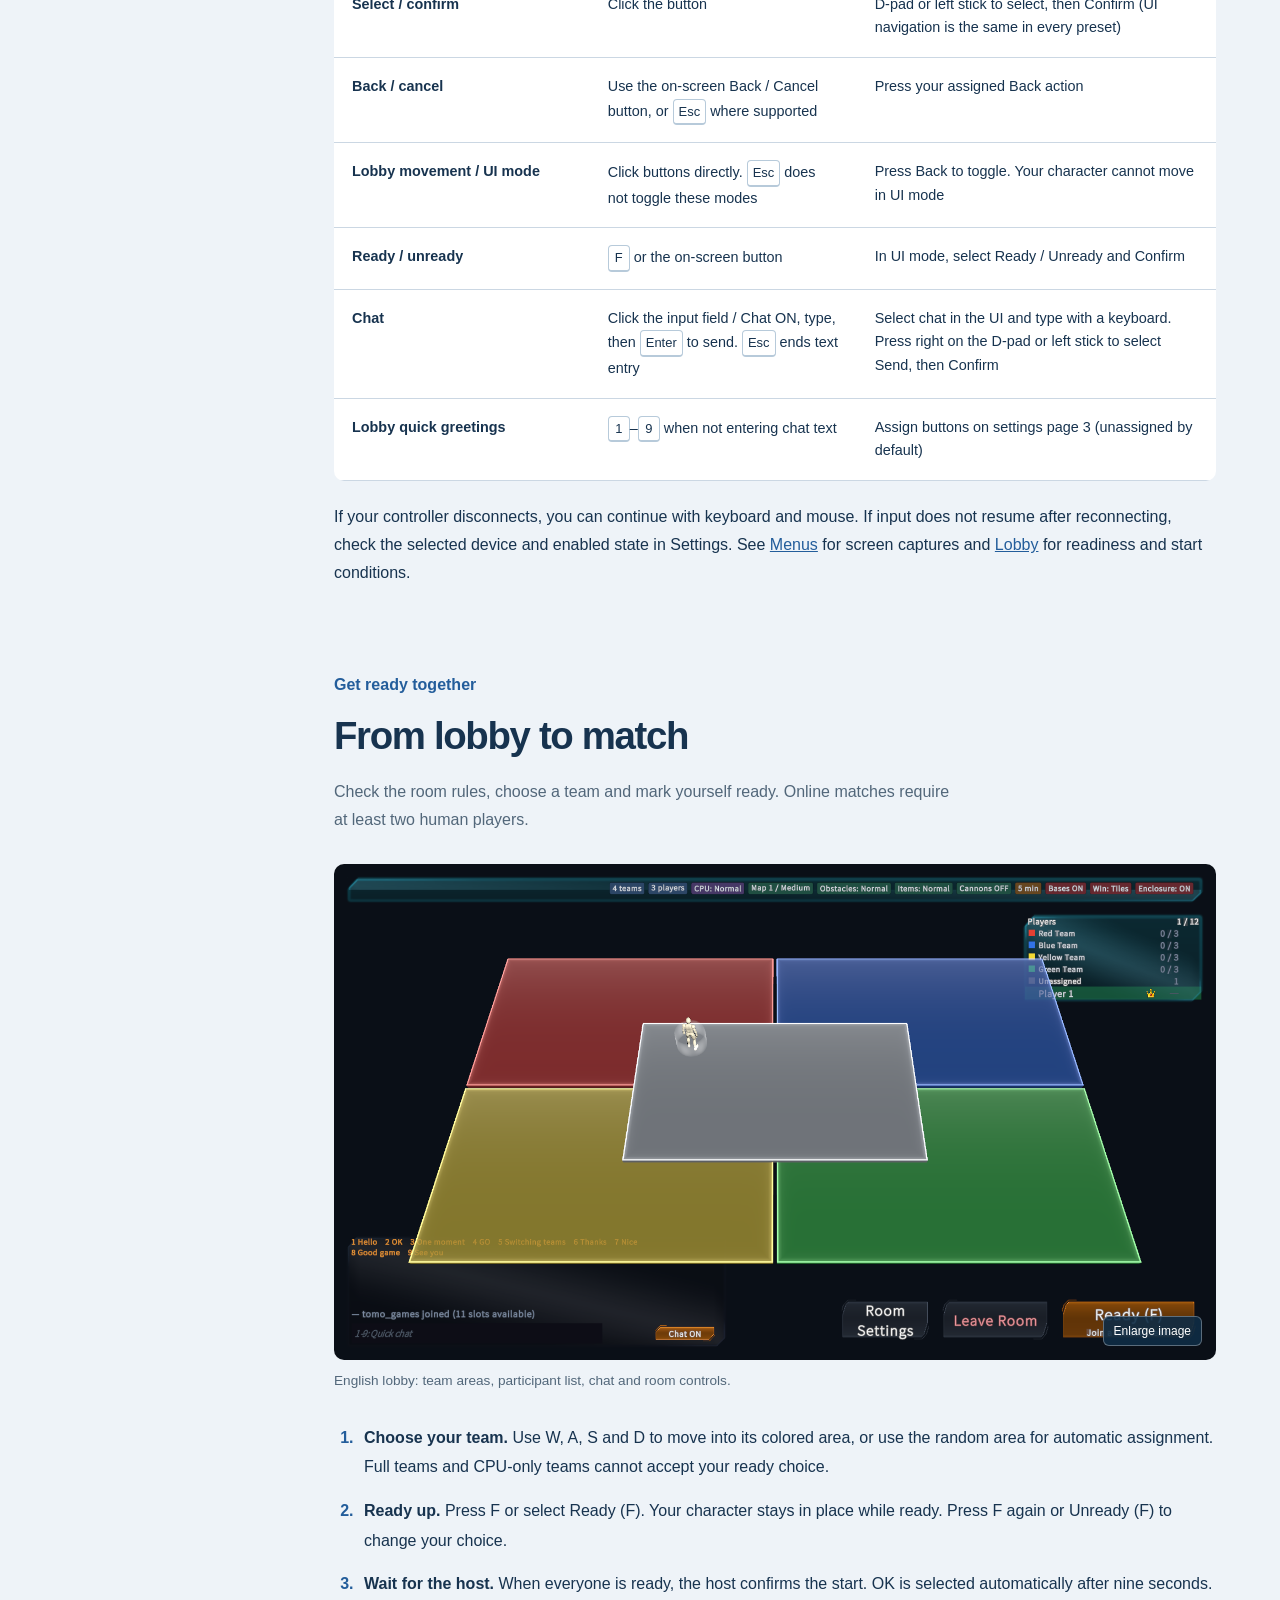
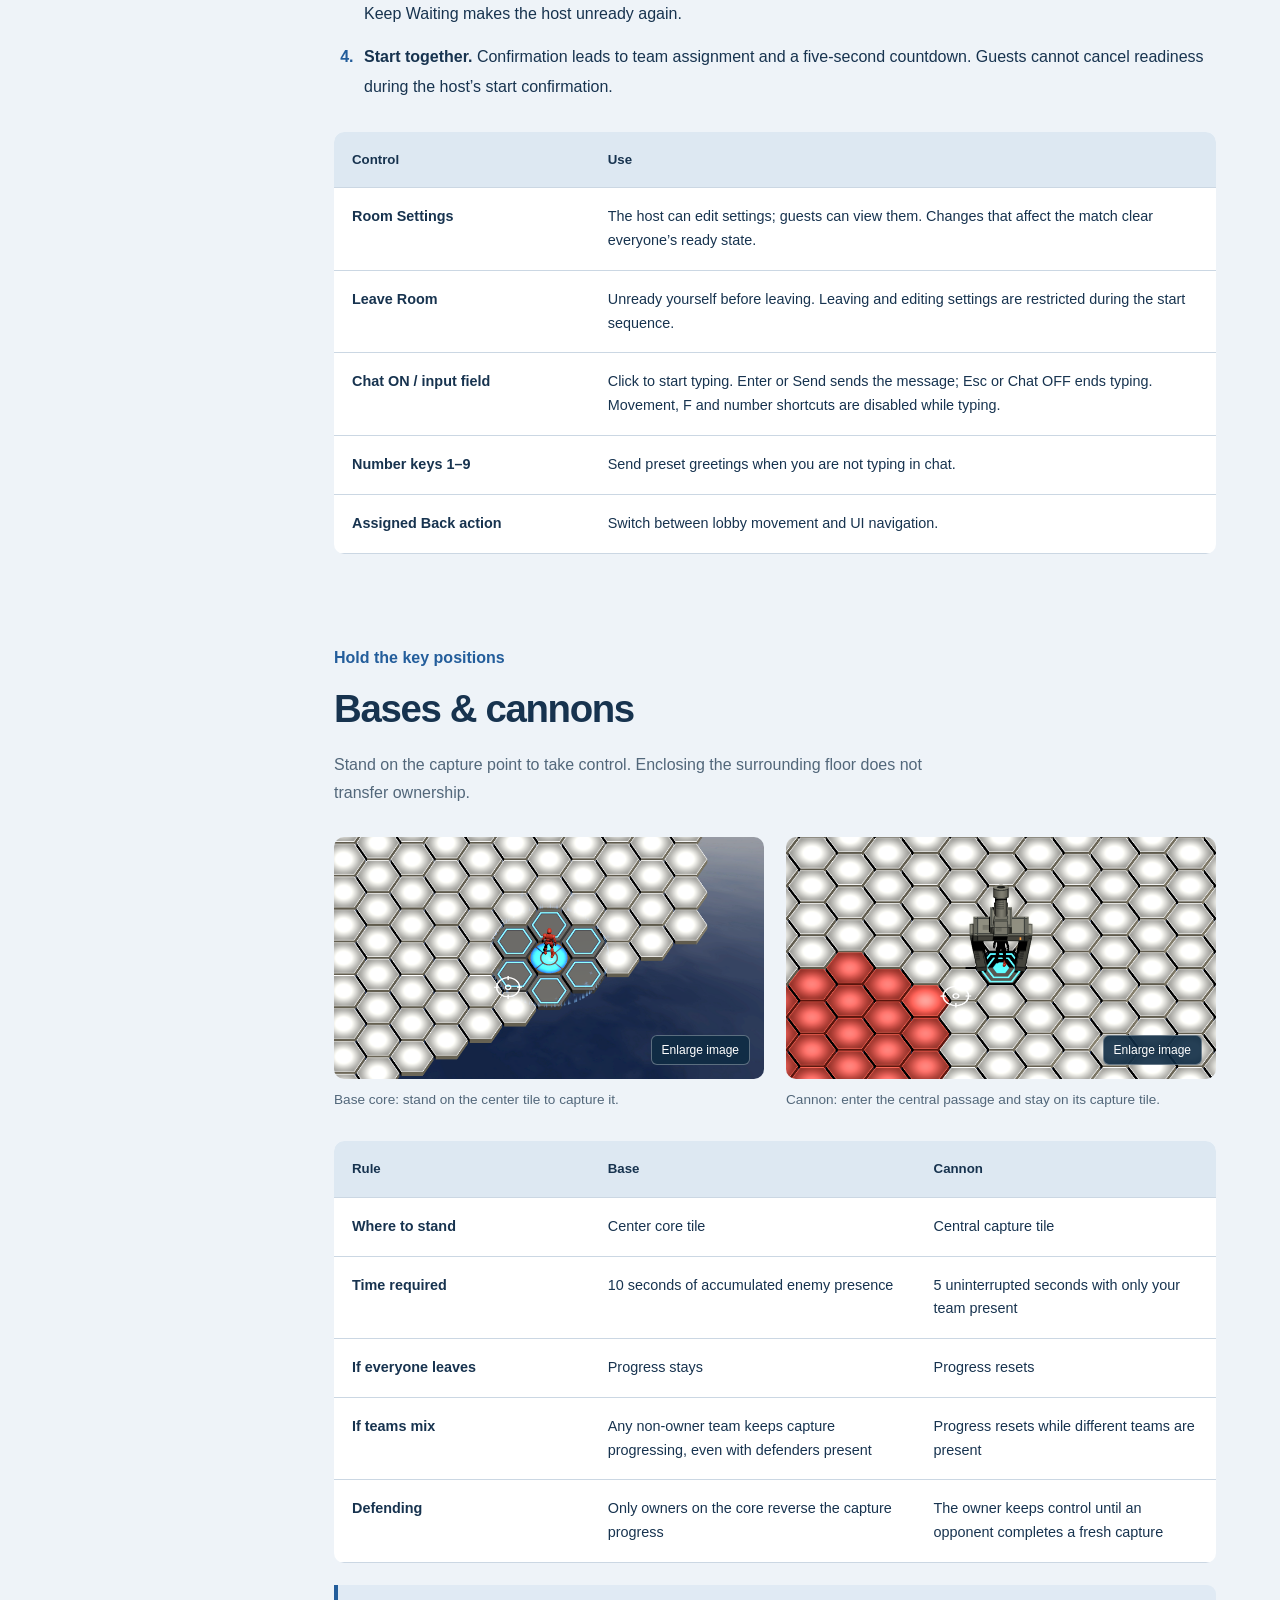
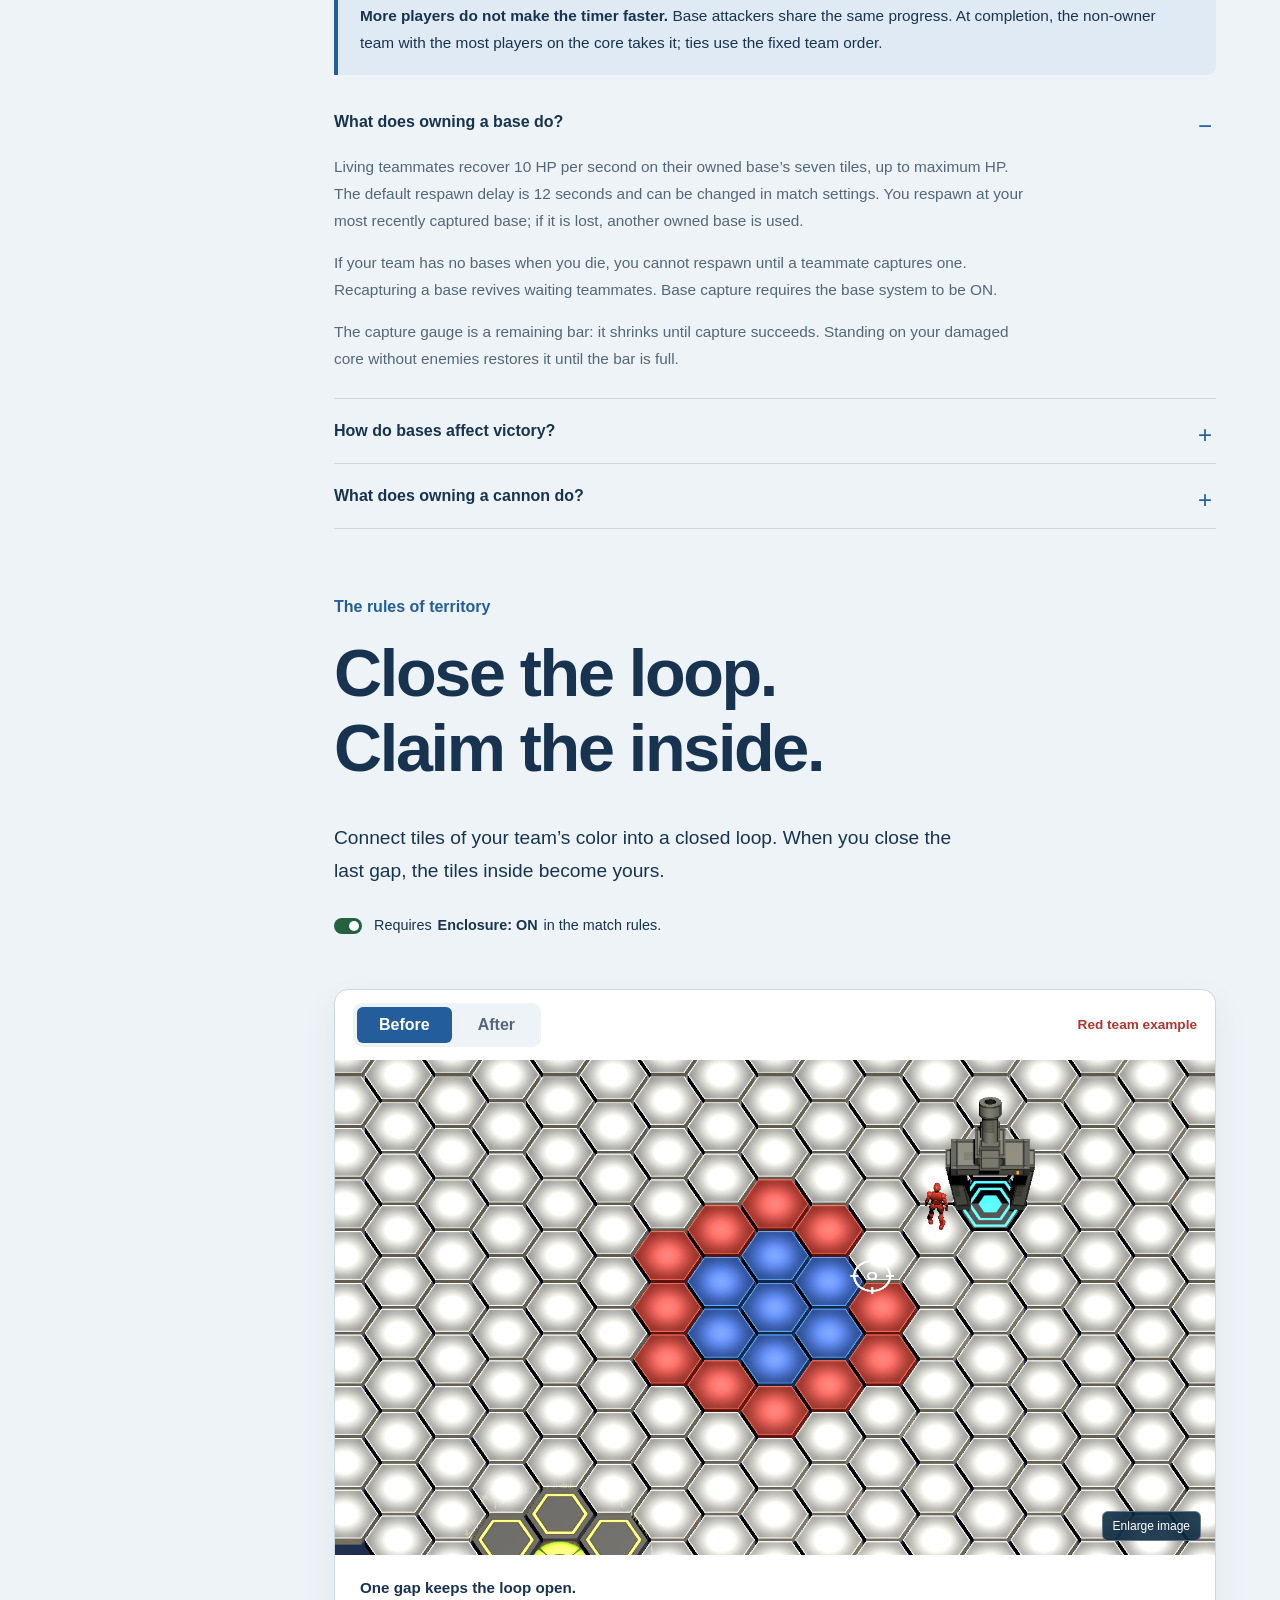
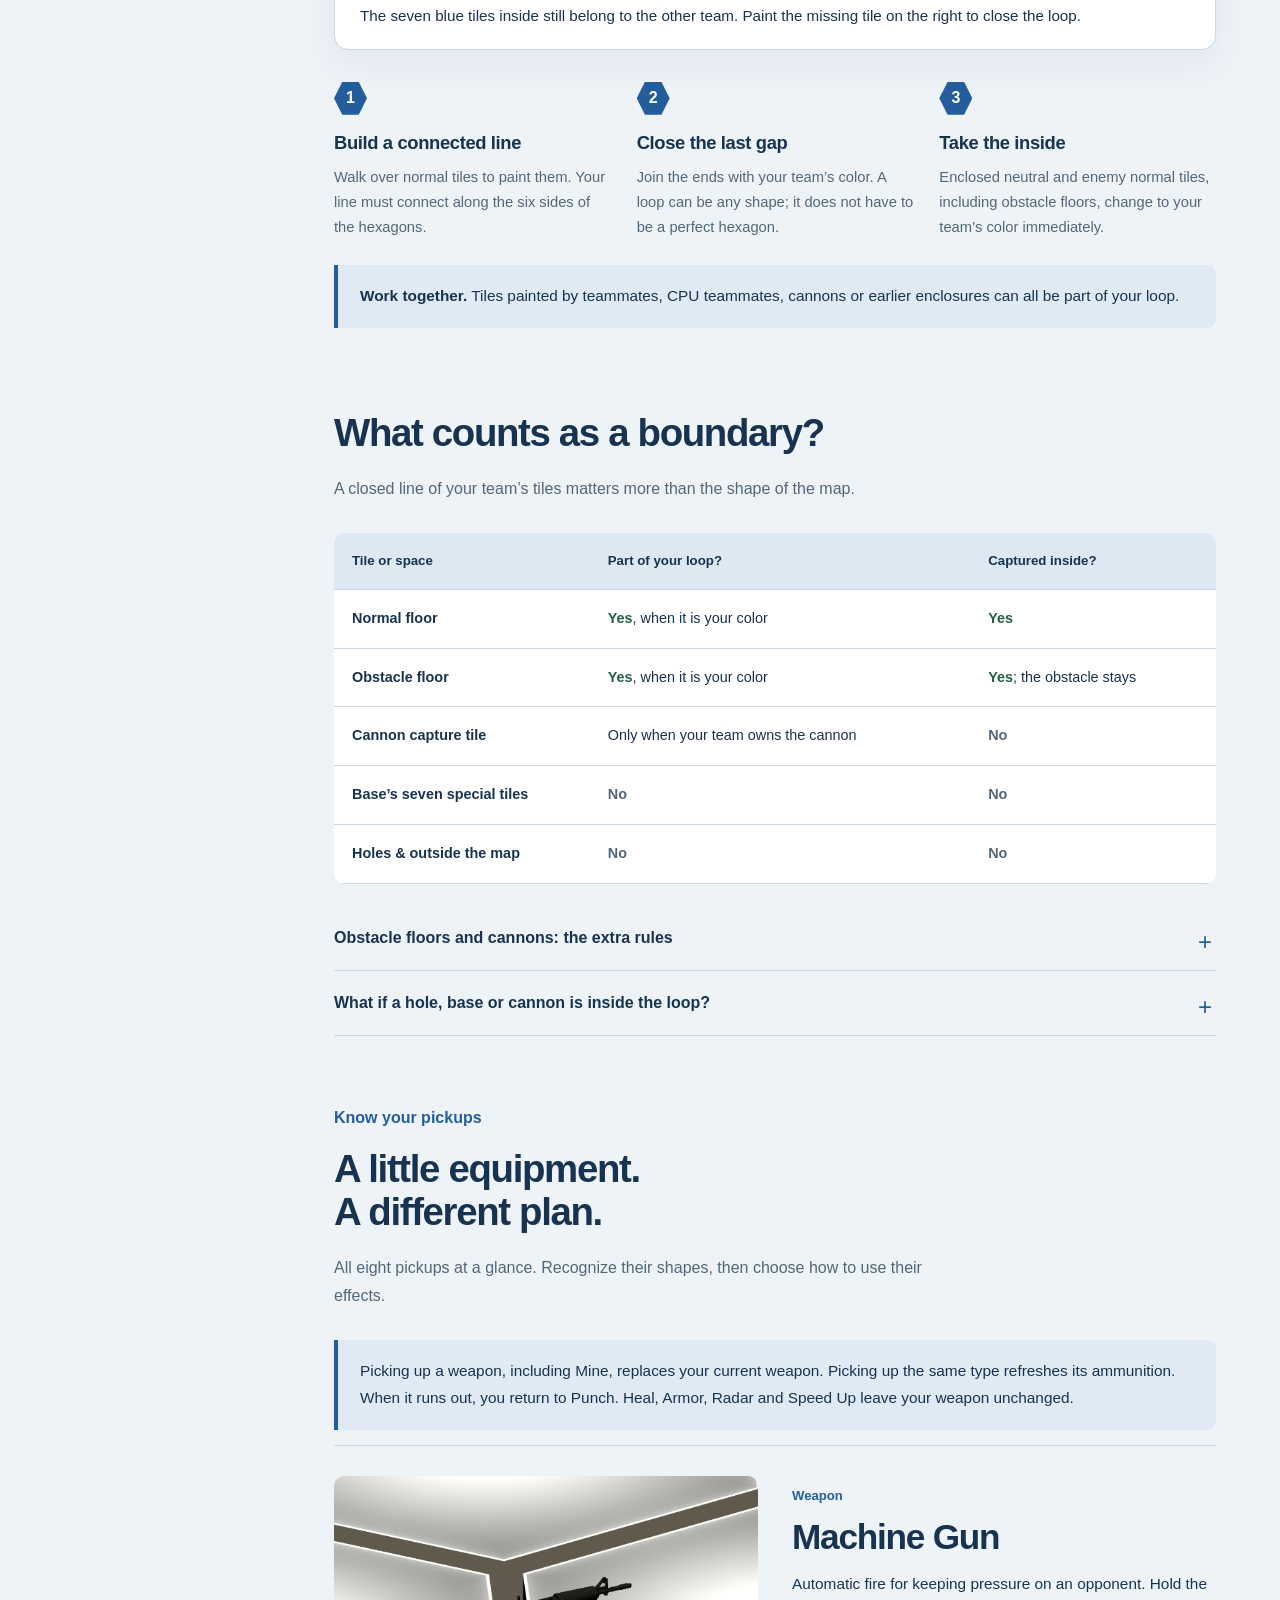
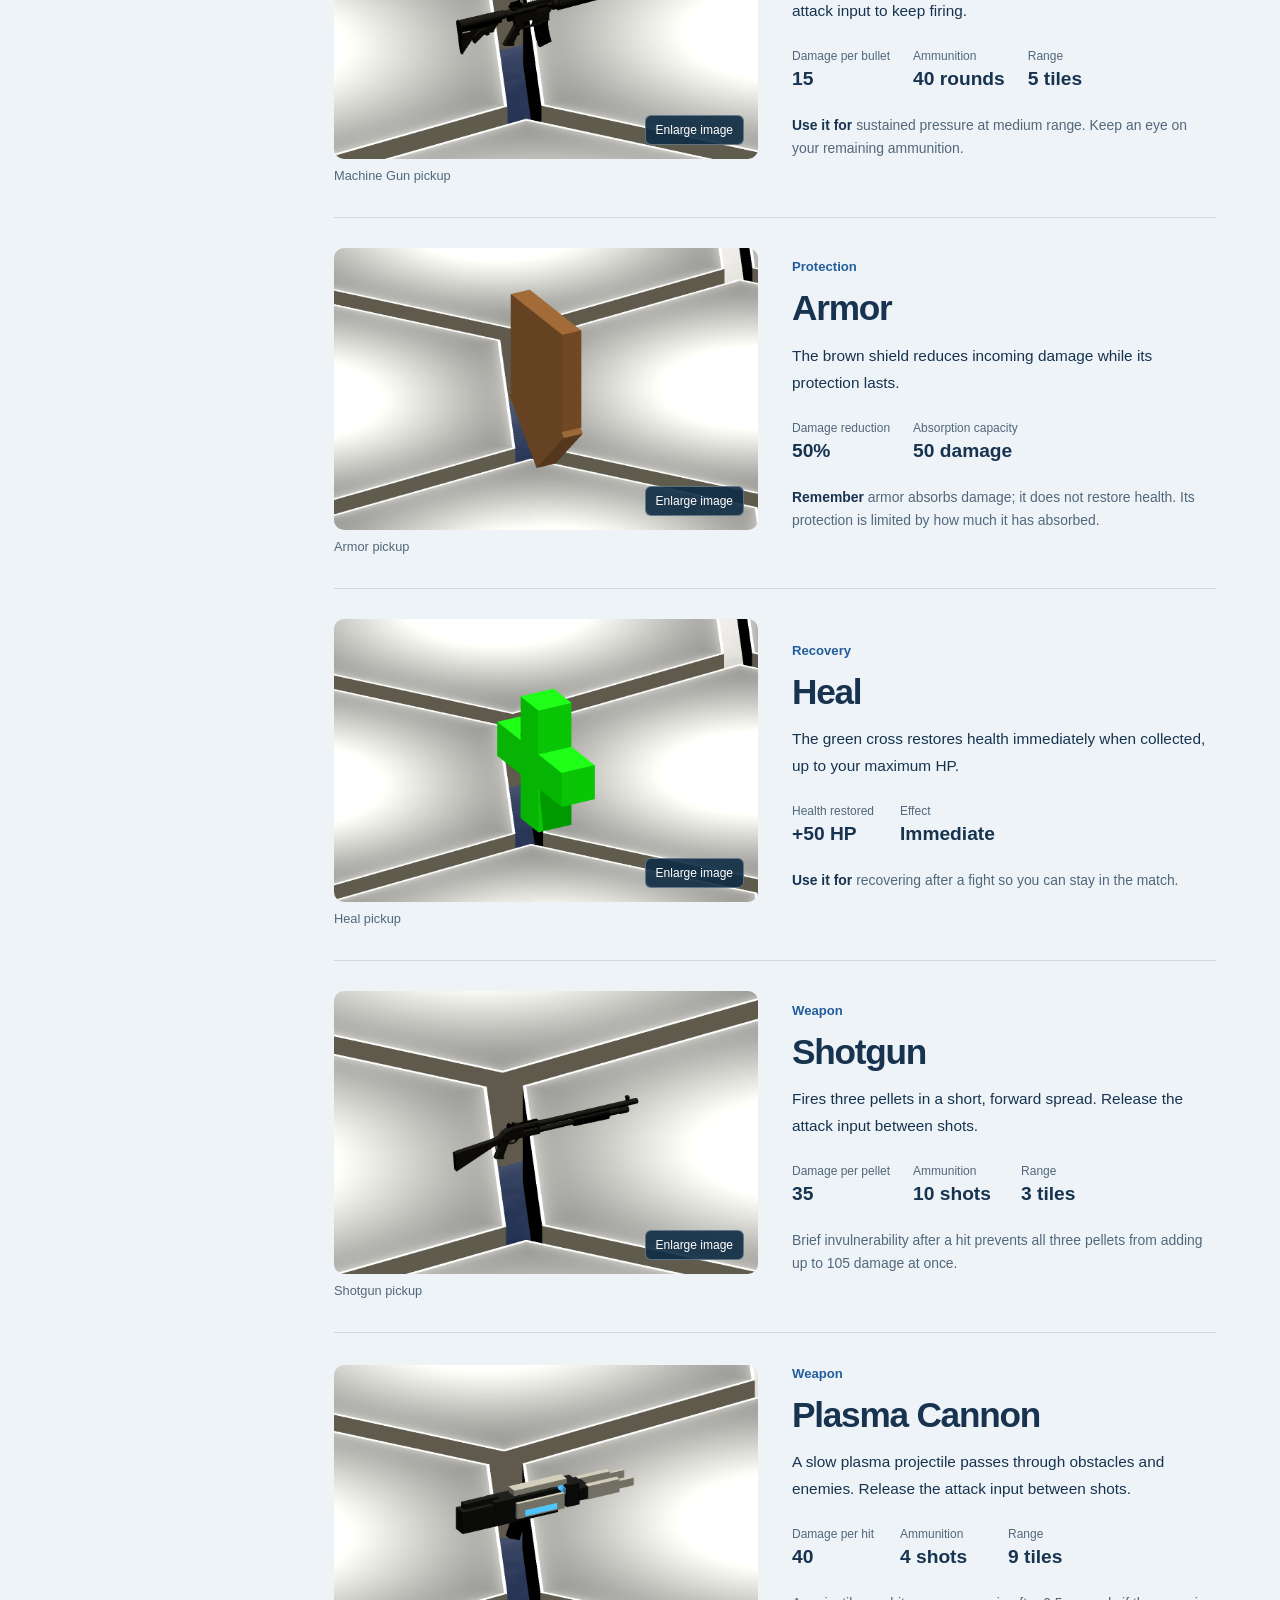
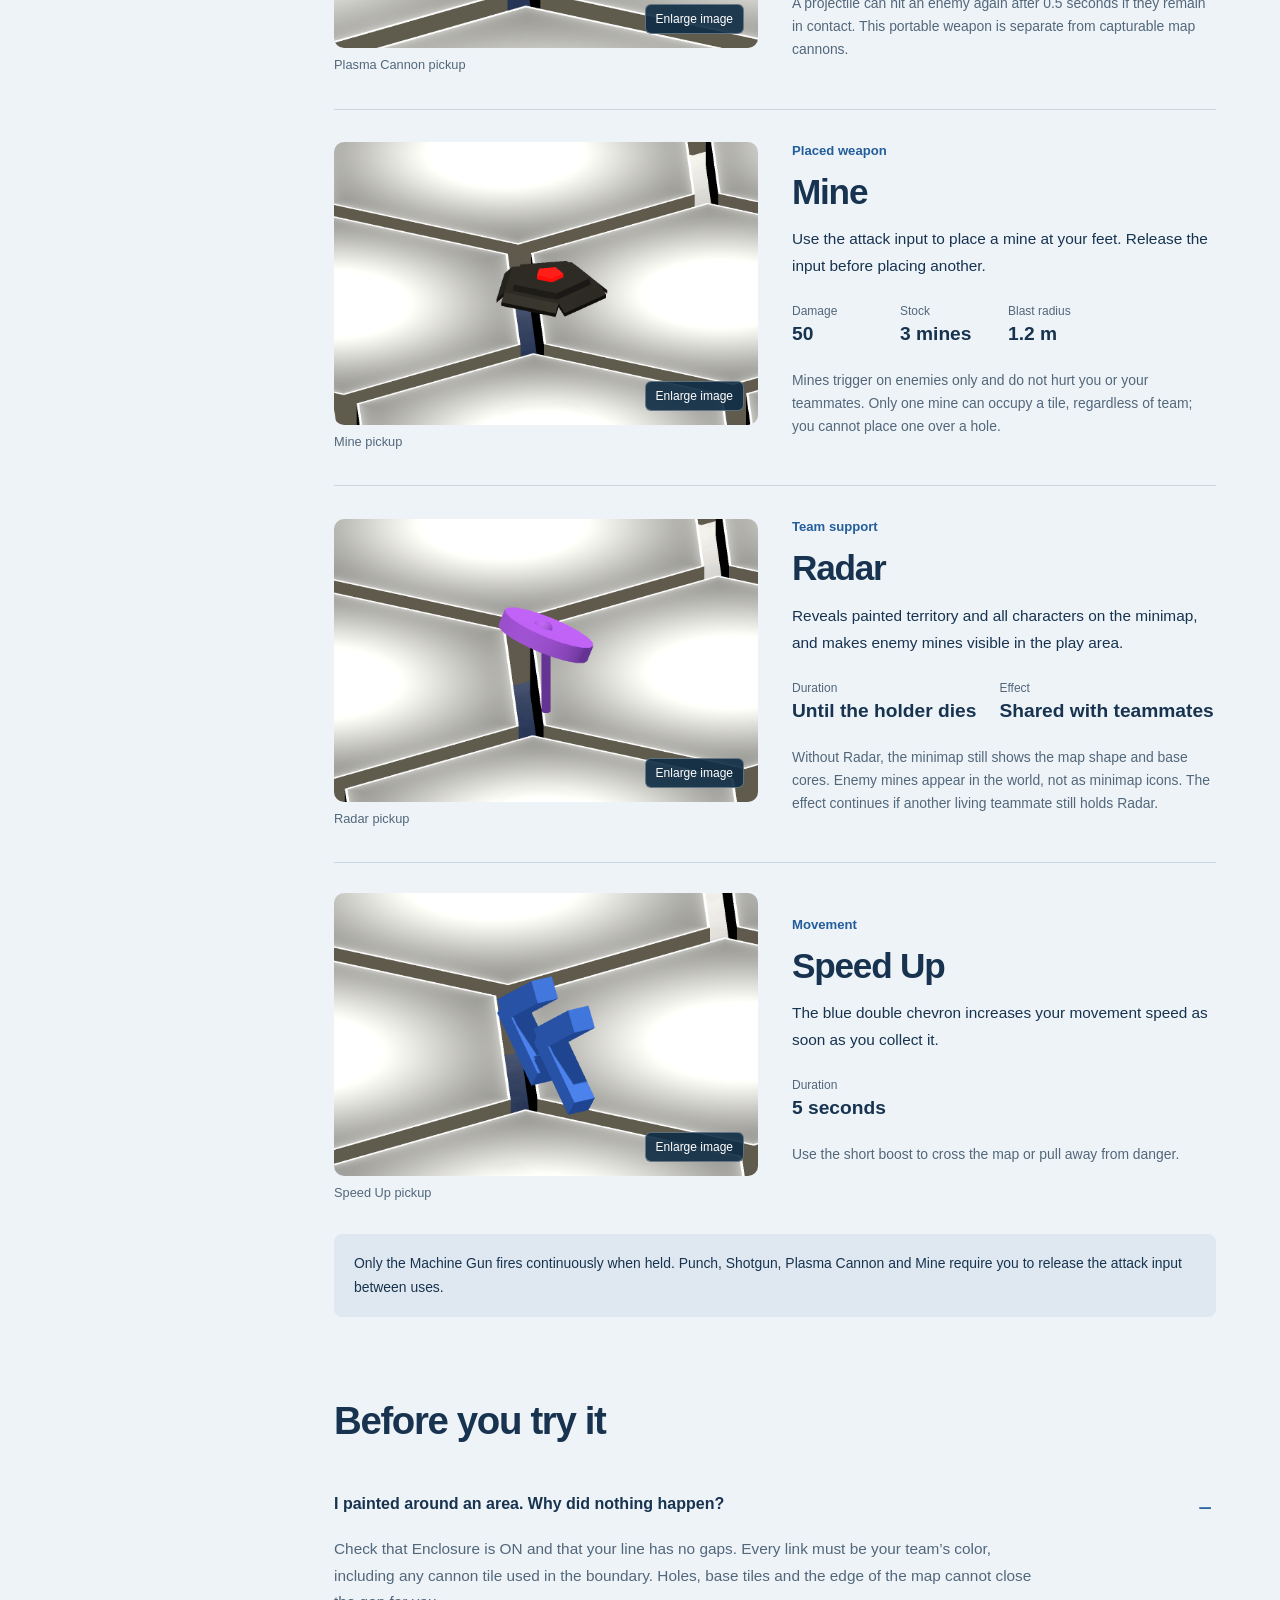
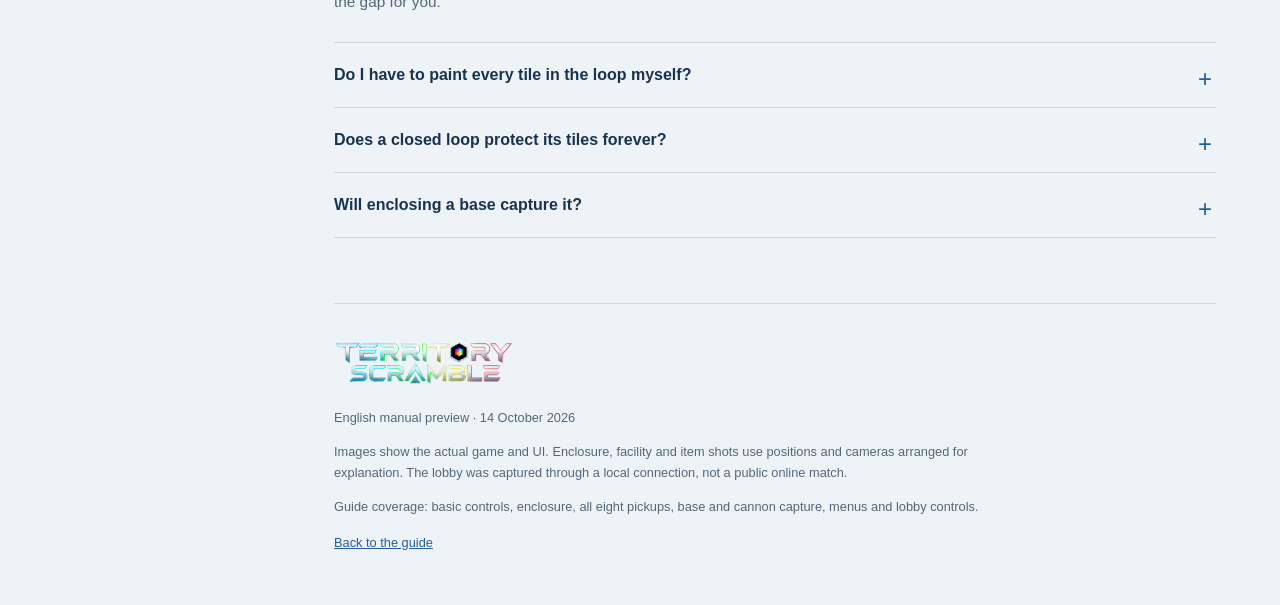
==== commit 8c7ba39c: "docs: reorder guide chapters" ====
--- a/index.html
+++ b/index.html
@@ -20,15 +20,69 @@
     <aside class="contents">
       <p class="contents-title">In this guide</p>
       <nav aria-label="Guide contents">
+        <a href="#menus">Menu controls</a>
+        <a href="#controls">Basic controls</a>
+        <a href="#lobby">Lobby controls</a>
+        <a href="#capture">Bases &amp; cannons</a>
         <a href="#enclosure">Enclosure</a>
         <a href="#rules">What counts?</a>
         <a href="#items">Weapons &amp; items</a>
-        <a href="#capture">Bases &amp; cannons</a><a href="#menus">Menu controls</a><a href="#lobby">Lobby controls</a><a href="#controls">Basic controls</a><a href="#questions">Common questions</a>
+        <a href="#questions">Common questions</a>
       </nav>
       <div class="edition-note"><span class="prototype-dot"></span> Preview edition<p>Enclosure, all 8 items, capture rules, menus and the lobby.</p></div>
     </aside>
     <main id="main">
-      <section id="enclosure" aria-labelledby="enclosure-title">
+      <section id="menus" class="chapter" aria-labelledby="menus-title"><div class="section-heading"><p class="chapter-label">Before the match</p><h2 id="menus-title">Choose where to play</h2><p>Use the main menu to play locally, find a room or host one. Click a button to open its screen.</p></div>
+<figure class="guide-capture"><button class="image-button" type="button" data-zoom aria-label="English main menu. — Enlarge image"><img src="assets/menu-en.png" alt="English main menu." width="1600" height="900" loading="lazy"><span class="zoom-label">Enlarge image</span></button><figcaption>English main menu.</figcaption></figure>
+<div class="rule-table-wrap"><table class="rule-table"><caption class="sr-only">Main menu buttons</caption><thead><tr><th scope="col">Button</th><th scope="col">What to do</th></tr></thead><tbody><tr><th scope="row">Local Game</th><td>Set up a match with one human player and CPU opponents.</td></tr><tr><th scope="row">Find Server</th><td>Choose Refresh, select a room, then Join Room. Locked rooms require a password. You cannot join a match already in progress.</td></tr><tr><th scope="row">Host Server</th><td>Choose room and match settings, then Create Room. Leave the password blank for a public room.</td></tr><tr><th scope="row">Settings</th><td>Adjust sound, display, player name and controller controls.</td></tr><tr><th scope="row">Language buttons</th><td>Change the game’s display language.</td></tr><tr><th scope="row">Quit</th><td>Close the game.</td></tr></tbody></table></div>
+<h3 class="guide-subheading">Set up a local match</h3><figure class="guide-capture"><button class="image-button" type="button" data-zoom aria-label="Local match settings: use the page arrows to review the rules. — Enlarge image"><img src="assets/local-settings-en.png" alt="Local match settings: use the page arrows to review the rules." width="1600" height="900" loading="lazy"><span class="zoom-label">Enlarge image</span></button><figcaption>Local match settings: use the page arrows to review the rules.</figcaption></figure>
+<ol class="instruction-list"><li>Choose team count, team size and CPU settings on the first page. The displayed participant count is the total number of slots; local play has one human-controlled player.</li><li>Use the page arrow to review match rules, including the map, items, cannons, match length and base system. With bases OFF, the victory condition is fixed to territory control.</li><li>Choose Start Game to apply the settings and play. Cancel or Esc discards your edits and returns to the main menu.</li></ol>
+<h3 class="guide-subheading">Settings &amp; controller</h3><figure class="guide-capture"><button class="image-button" type="button" data-zoom aria-label="Settings screen: sound, display and player name. — Enlarge image"><img src="assets/settings-en.png" alt="Settings screen: sound, display and player name." width="1600" height="900" loading="lazy"><span class="zoom-label">Enlarge image</span></button><figcaption>Settings screen: sound, display and player name.</figcaption></figure>
+<p>Settings has three pages: sound/display/name, controller controls, and controller greeting shortcuts. Controller support starts OFF; enable it on page two using the keyboard and mouse and select a connected controller.</p><p>Use the D-pad or left stick to navigate the UI. Confirm opens a dropdown; up/down selects an option and confirm applies it. For sliders, confirm starts adjustment, left/right changes the value, and confirm or back finishes. In presets A/B, the south face button confirms and the east button goes back; C/D reverse them. Text entry uses the keyboard.</p></section>
+
+<section id="controls" class="chapter" aria-labelledby="controls-title">
+        <div class="section-heading"><p class="chapter-label">Start here</p><h2 id="controls-title">Basic controls</h2><p>Move, aim and attack. Walk onto normal tiles to paint them, onto pickups to collect them, and onto a facility’s capture point to begin capturing it.</p></div>
+        <div class="rule-table-wrap"><table class="rule-table">
+          <caption>In-match controls (controller: default Type A preset)</caption>
+          <thead><tr><th scope="col">Action</th><th scope="col">Keyboard &amp; mouse</th><th scope="col">Controller</th></tr></thead>
+          <tbody>
+            <tr><th scope="row">Move</th><td><kbd>W</kbd> forward · <kbd>A</kbd> left · <kbd>S</kbd> back · <kbd>D</kbd> right</td><td>Left stick</td></tr>
+            <tr><th scope="row">Aim</th><td>Move the mouse</td><td>Right stick. Release it to keep your last aim direction</td></tr>
+            <tr><th scope="row">Attack / place a mine</th><td>Left click (or <kbd>E</kbd>)</td><td>Right trigger (RT)</td></tr>
+            <tr><th scope="row">In-match menu</th><td><kbd>Esc</kbd></td><td>Your assigned Back action (right face button in Type A)</td></tr>
+          </tbody>
+        </table></div>
+        <p class="tip"><strong>Hold to fire the Machine Gun continuously.</strong> For punches, Shotgun, Plasma Cannon and Mine, release the attack button or trigger between attacks. Opening the menu does not pause the whole match.</p>
+        <h3 class="guide-subheading">Set up your controller</h3>
+        <ol class="instruction-list"><li>Connect your controller, then use the mouse to open Settings from the main menu.</li><li>Use the right arrow to reach page 2. Enable controller input and select the device you want to use. Controller input is OFF initially.</li><li>Choose Type A, B, C or D. Changing an individual basic binding switches to Custom; check your assignments on the settings screen.</li></ol>
+        <p>XInput-compatible PC controllers have been tested. DirectInput devices are currently not recognized. Use a keyboard to enter text.</p>
+        <div class="rule-table-wrap"><table class="rule-table">
+          <caption>Preset differences (all types use right stick to aim and right trigger to attack)</caption>
+          <thead><tr><th scope="col">Preset</th><th scope="col">Move</th><th scope="col">Confirm</th><th scope="col">Back</th></tr></thead>
+          <tbody><tr><th scope="row">Type A (default)</th><td>Left stick</td><td>Bottom face button</td><td>Right face button</td></tr><tr><th scope="row">Type B</th><td>D-pad</td><td>Bottom face button</td><td>Right face button</td></tr><tr><th scope="row">Type C</th><td>Left stick</td><td>Right face button</td><td>Bottom face button</td></tr><tr><th scope="row">Type D</th><td>D-pad</td><td>Right face button</td><td>Bottom face button</td></tr></tbody>
+        </table></div>
+        <p>Face buttons are the four buttons on the right of the controller. On an Xbox layout, the bottom button is A and the right button is B. “Back” in this guide means your assigned action, not the controller’s physical Back / Select button.</p>
+        <h3 class="guide-subheading">Menus and lobby</h3>
+        <div class="rule-table-wrap"><table class="rule-table">
+          <caption>Screen and lobby controls</caption><thead><tr><th scope="col">Action</th><th scope="col">Keyboard &amp; mouse</th><th scope="col">Controller</th></tr></thead>
+          <tbody><tr><th scope="row">Select / confirm</th><td>Click the button</td><td>D-pad or left stick to select, then Confirm (UI navigation is the same in every preset)</td></tr><tr><th scope="row">Back / cancel</th><td>Use the on-screen Back / Cancel button, or <kbd>Esc</kbd> where supported</td><td>Press your assigned Back action</td></tr><tr><th scope="row">Lobby movement / UI mode</th><td>Click buttons directly. <kbd>Esc</kbd> does not toggle these modes</td><td>Press Back to toggle. Your character cannot move in UI mode</td></tr><tr><th scope="row">Ready / unready</th><td><kbd>F</kbd> or the on-screen button</td><td>In UI mode, select Ready / Unready and Confirm</td></tr><tr><th scope="row">Chat</th><td>Click the input field / Chat ON, type, then <kbd>Enter</kbd> to send. <kbd>Esc</kbd> ends text entry</td><td>Select chat in the UI and type with a keyboard. Press right on the D-pad or left stick to select Send, then Confirm</td></tr><tr><th scope="row">Lobby quick greetings</th><td><kbd>1</kbd>–<kbd>9</kbd> when not entering chat text</td><td>Assign buttons on settings page 3 (unassigned by default)</td></tr></tbody>
+        </table></div>
+        <p>If your controller disconnects, you can continue with keyboard and mouse. If input does not resume after reconnecting, check the selected device and enabled state in Settings. See <a href="#menus">Menus</a> for screen captures and <a href="#lobby">Lobby</a> for readiness and start conditions.</p>
+      </section>
+
+<section id="lobby" class="chapter" aria-labelledby="lobby-title"><div class="section-heading"><p class="chapter-label">Get ready together</p><h2 id="lobby-title">From lobby to match</h2><p>Check the room rules, choose a team and mark yourself ready. Online matches require at least two human players.</p></div>
+<figure class="guide-capture"><button class="image-button" type="button" data-zoom aria-label="English lobby: team areas, participant list, chat and room controls. — Enlarge image"><img src="assets/lobby-en.png" alt="English lobby: team areas, participant list, chat and room controls." width="1600" height="900" loading="lazy"><span class="zoom-label">Enlarge image</span></button><figcaption>English lobby: team areas, participant list, chat and room controls.</figcaption></figure>
+<ol class="instruction-list"><li><strong>Choose your team.</strong> Use W, A, S and D to move into its colored area, or use the random area for automatic assignment. Full teams and CPU-only teams cannot accept your ready choice.</li><li><strong>Ready up.</strong> Press F or select Ready (F). Your character stays in place while ready. Press F again or Unready (F) to change your choice.</li><li><strong>Wait for the host.</strong> When everyone is ready, the host confirms the start. OK is selected automatically after nine seconds. Keep Waiting makes the host unready again.</li><li><strong>Start together.</strong> Confirmation leads to team assignment and a five-second countdown. Guests cannot cancel readiness during the host’s start confirmation.</li></ol>
+<div class="rule-table-wrap"><table class="rule-table"><caption class="sr-only">Lobby controls</caption><thead><tr><th scope="col">Control</th><th scope="col">Use</th></tr></thead><tbody><tr><th scope="row">Room Settings</th><td>The host can edit settings; guests can view them. Changes that affect the match clear everyone’s ready state.</td></tr><tr><th scope="row">Leave Room</th><td>Unready yourself before leaving. Leaving and editing settings are restricted during the start sequence.</td></tr><tr><th scope="row">Chat ON / input field</th><td>Click to start typing. Enter or Send sends the message; Esc or Chat OFF ends typing. Movement, F and number shortcuts are disabled while typing.</td></tr><tr><th scope="row">Number keys 1–9</th><td>Send preset greetings when you are not typing in chat.</td></tr><tr><th scope="row">Assigned Back action</th><td>Switch between lobby movement and UI navigation.</td></tr></tbody></table></div></section>
+
+<section id="capture" class="chapter" aria-labelledby="capture-title"><div class="section-heading"><p class="chapter-label">Hold the key positions</p><h2 id="capture-title">Bases &amp; cannons</h2><p>Stand on the capture point to take control. Enclosing the surrounding floor does not transfer ownership.</p></div>
+<div class="capture-pair"><figure class="guide-capture"><button class="image-button" type="button" data-zoom aria-label="Base core: stand on the center tile to capture it. — Enlarge image"><img src="assets/base-capture.png" alt="Base core: stand on the center tile to capture it." width="1600" height="900" loading="lazy"><span class="zoom-label">Enlarge image</span></button><figcaption>Base core: stand on the center tile to capture it.</figcaption></figure><figure class="guide-capture"><button class="image-button" type="button" data-zoom aria-label="Cannon: enter the central passage and stay on its capture tile. — Enlarge image"><img src="assets/cannon-capture.png" alt="Cannon: enter the central passage and stay on its capture tile." width="1600" height="900" loading="lazy"><span class="zoom-label">Enlarge image</span></button><figcaption>Cannon: enter the central passage and stay on its capture tile.</figcaption></figure></div>
+<div class="rule-table-wrap"><table class="rule-table"><caption class="sr-only">Base and cannon capture rules compared</caption><thead><tr><th scope="col">Rule</th><th scope="col">Base</th><th scope="col">Cannon</th></tr></thead><tbody><tr><th scope="row">Where to stand</th><td>Center core tile</td><td>Central capture tile</td></tr><tr><th scope="row">Time required</th><td>10 seconds of accumulated enemy presence</td><td>5 uninterrupted seconds with only your team present</td></tr><tr><th scope="row">If everyone leaves</th><td>Progress stays</td><td>Progress resets</td></tr><tr><th scope="row">If teams mix</th><td>Any non-owner team keeps capture progressing, even with defenders present</td><td>Progress resets while different teams are present</td></tr><tr><th scope="row">Defending</th><td>Only owners on the core reverse the capture progress</td><td>The owner keeps control until an opponent completes a fresh capture</td></tr></tbody></table></div>
+<p class="tip"><strong>More players do not make the timer faster.</strong> Base attackers share the same progress. At completion, the non-owner team with the most players on the core takes it; ties use the fixed team order.</p>
+<details open><summary>What does owning a base do?</summary><div class="details-body"><p>Living teammates recover 10 HP per second on their owned base’s seven tiles, up to maximum HP. The default respawn delay is 12 seconds and can be changed in match settings. You respawn at your most recently captured base; if it is lost, another owned base is used.</p><p>If your team has no bases when you die, you cannot respawn until a teammate captures one. Recapturing a base revives waiting teammates. Base capture requires the base system to be ON.</p><p>The capture gauge is a remaining bar: it shrinks until capture succeeds. Standing on your damaged core without enemies restores it until the bar is full.</p></div></details>
+<details><summary>How do bases affect victory?</summary><div class="details-body"><p>With the base victory condition selected, owning every base wins immediately. At the time limit, base count decides the winner, then territory count breaks a tie. Equal counts in both result in a draw.</p><p>With the base system ON, a team with no bases and no living players is eliminated. The match also ends when only one team remains.</p></div></details><details><summary>What does owning a cannon do?</summary><div class="details-body"><p>A captured cannon fires automatically for its team and paints eligible floor tiles, including obstacle floors. You do not need to stay there after capture. An opponent can take it back by completing the same five-second capture.</p><p>Its owned tile can help close an enclosure, but the cannon tile itself does not count toward territory. The handheld Plasma Cannon is a separate weapon.</p></div></details></section>
+
+<section id="enclosure" aria-labelledby="enclosure-title">
         <div class="chapter-intro">
           <p class="chapter-label">The rules of territory</p>
           <h1 id="enclosure-title">Close the loop.<br>Claim the inside.</h1>
@@ -60,7 +114,7 @@
         <p class="tip"><strong>Work together.</strong> Tiles painted by teammates, CPU teammates, cannons or earlier enclosures can all be part of your loop.</p>
       </section>
 
-      <section id="rules" class="chapter" aria-labelledby="rules-title">
+<section id="rules" class="chapter" aria-labelledby="rules-title">
         <div class="section-heading"><h2 id="rules-title">What counts as a boundary?</h2><p>A closed line of your team’s tiles matters more than the shape of the map.</p></div>
         <div class="rule-table-wrap"><table class="rule-table">
           <caption class="sr-only">Which parts of the map form an enclosure boundary and which can be captured</caption>
@@ -77,7 +131,7 @@
         <details><summary>What if a hole, base or cannon is inside the loop?</summary><div class="details-body"><p>You can still capture the eligible tiles around it. Special tiles and holes are skipped. Base and cannon ownership does not change.</p><p>A hole or the edge of the map cannot replace a missing part of your boundary. You still need a complete loop of your own tiles.</p></div></details>
       </section>
 
-      <section id="items" class="chapter" aria-labelledby="items-title">
+<section id="items" class="chapter" aria-labelledby="items-title">
         <div class="section-heading"><p class="chapter-label">Know your pickups</p><h2 id="items-title">A little equipment.<br>A different plan.</h2><p>All eight pickups at a glance. Recognize their shapes, then choose how to use their effects.</p></div><p class="tip">Picking up a weapon, including Mine, replaces your current weapon. Picking up the same type refreshes its ammunition. When it runs out, you return to Punch. Heal, Armor, Radar and Speed Up leave your weapon unchanged.</p>
         <article class="item" id="machine-gun">
           <figure><button class="image-button" type="button" data-zoom aria-label="Enlarge the Machine Gun pickup"><img src="assets/item-machinegun.png" alt="The actual gray Machine Gun pickup model floating above the game’s hexagonal floor." width="1200" height="800" loading="lazy"><span class="zoom-label">Enlarge image</span></button><figcaption>Machine Gun pickup</figcaption></figure>
@@ -98,62 +152,14 @@
 <article class="item" id="speed-up"><figure><button class="image-button" type="button" data-zoom aria-label="Speed Up pickup — Enlarge image"><img src="assets/item-speedup.png" alt="Speed Up pickup" width="1200" height="800" loading="lazy"><span class="zoom-label">Enlarge image</span></button><figcaption>Speed Up pickup</figcaption></figure><div class="item-copy"><p class="item-category">Movement</p><h3>Speed Up</h3><p>The blue double chevron increases your movement speed as soon as you collect it.</p><dl class="stats"><div><dt>Duration</dt><dd>5 seconds</dd></div></dl><p class="field-note">Use the short boost to cross the map or pull away from danger.</p></div></article><p class="scope-note">Only the Machine Gun fires continuously when held. Punch, Shotgun, Plasma Cannon and Mine require you to release the attack input between uses.</p>
       </section>
 
-
-<section id="capture" class="chapter" aria-labelledby="capture-title"><div class="section-heading"><p class="chapter-label">Hold the key positions</p><h2 id="capture-title">Bases &amp; cannons</h2><p>Stand on the capture point to take control. Enclosing the surrounding floor does not transfer ownership.</p></div>
-<div class="capture-pair"><figure class="guide-capture"><button class="image-button" type="button" data-zoom aria-label="Base core: stand on the center tile to capture it. — Enlarge image"><img src="assets/base-capture.png" alt="Base core: stand on the center tile to capture it." width="1600" height="900" loading="lazy"><span class="zoom-label">Enlarge image</span></button><figcaption>Base core: stand on the center tile to capture it.</figcaption></figure><figure class="guide-capture"><button class="image-button" type="button" data-zoom aria-label="Cannon: enter the central passage and stay on its capture tile. — Enlarge image"><img src="assets/cannon-capture.png" alt="Cannon: enter the central passage and stay on its capture tile." width="1600" height="900" loading="lazy"><span class="zoom-label">Enlarge image</span></button><figcaption>Cannon: enter the central passage and stay on its capture tile.</figcaption></figure></div>
-<div class="rule-table-wrap"><table class="rule-table"><caption class="sr-only">Base and cannon capture rules compared</caption><thead><tr><th scope="col">Rule</th><th scope="col">Base</th><th scope="col">Cannon</th></tr></thead><tbody><tr><th scope="row">Where to stand</th><td>Center core tile</td><td>Central capture tile</td></tr><tr><th scope="row">Time required</th><td>10 seconds of accumulated enemy presence</td><td>5 uninterrupted seconds with only your team present</td></tr><tr><th scope="row">If everyone leaves</th><td>Progress stays</td><td>Progress resets</td></tr><tr><th scope="row">If teams mix</th><td>Any non-owner team keeps capture progressing, even with defenders present</td><td>Progress resets while different teams are present</td></tr><tr><th scope="row">Defending</th><td>Only owners on the core reverse the capture progress</td><td>The owner keeps control until an opponent completes a fresh capture</td></tr></tbody></table></div>
-<p class="tip"><strong>More players do not make the timer faster.</strong> Base attackers share the same progress. At completion, the non-owner team with the most players on the core takes it; ties use the fixed team order.</p>
-<details open><summary>What does owning a base do?</summary><div class="details-body"><p>Living teammates recover 10 HP per second on their owned base’s seven tiles, up to maximum HP. The default respawn delay is 12 seconds and can be changed in match settings. You respawn at your most recently captured base; if it is lost, another owned base is used.</p><p>If your team has no bases when you die, you cannot respawn until a teammate captures one. Recapturing a base revives waiting teammates. Base capture requires the base system to be ON.</p><p>The capture gauge is a remaining bar: it shrinks until capture succeeds. Standing on your damaged core without enemies restores it until the bar is full.</p></div></details>
-<details><summary>How do bases affect victory?</summary><div class="details-body"><p>With the base victory condition selected, owning every base wins immediately. At the time limit, base count decides the winner, then territory count breaks a tie. Equal counts in both result in a draw.</p><p>With the base system ON, a team with no bases and no living players is eliminated. The match also ends when only one team remains.</p></div></details><details><summary>What does owning a cannon do?</summary><div class="details-body"><p>A captured cannon fires automatically for its team and paints eligible floor tiles, including obstacle floors. You do not need to stay there after capture. An opponent can take it back by completing the same five-second capture.</p><p>Its owned tile can help close an enclosure, but the cannon tile itself does not count toward territory. The handheld Plasma Cannon is a separate weapon.</p></div></details></section>
-<section id="menus" class="chapter" aria-labelledby="menus-title"><div class="section-heading"><p class="chapter-label">Before the match</p><h2 id="menus-title">Choose where to play</h2><p>Use the main menu to play locally, find a room or host one. Click a button to open its screen.</p></div>
-<figure class="guide-capture"><button class="image-button" type="button" data-zoom aria-label="English main menu. — Enlarge image"><img src="assets/menu-en.png" alt="English main menu." width="1600" height="900" loading="lazy"><span class="zoom-label">Enlarge image</span></button><figcaption>English main menu.</figcaption></figure>
-<div class="rule-table-wrap"><table class="rule-table"><caption class="sr-only">Main menu buttons</caption><thead><tr><th scope="col">Button</th><th scope="col">What to do</th></tr></thead><tbody><tr><th scope="row">Local Game</th><td>Set up a match with one human player and CPU opponents.</td></tr><tr><th scope="row">Find Server</th><td>Choose Refresh, select a room, then Join Room. Locked rooms require a password. You cannot join a match already in progress.</td></tr><tr><th scope="row">Host Server</th><td>Choose room and match settings, then Create Room. Leave the password blank for a public room.</td></tr><tr><th scope="row">Settings</th><td>Adjust sound, display, player name and controller controls.</td></tr><tr><th scope="row">Language buttons</th><td>Change the game’s display language.</td></tr><tr><th scope="row">Quit</th><td>Close the game.</td></tr></tbody></table></div>
-<h3 class="guide-subheading">Set up a local match</h3><figure class="guide-capture"><button class="image-button" type="button" data-zoom aria-label="Local match settings: use the page arrows to review the rules. — Enlarge image"><img src="assets/local-settings-en.png" alt="Local match settings: use the page arrows to review the rules." width="1600" height="900" loading="lazy"><span class="zoom-label">Enlarge image</span></button><figcaption>Local match settings: use the page arrows to review the rules.</figcaption></figure>
-<ol class="instruction-list"><li>Choose team count, team size and CPU settings on the first page. The displayed participant count is the total number of slots; local play has one human-controlled player.</li><li>Use the page arrow to review match rules, including the map, items, cannons, match length and base system. With bases OFF, the victory condition is fixed to territory control.</li><li>Choose Start Game to apply the settings and play. Cancel or Esc discards your edits and returns to the main menu.</li></ol>
-<h3 class="guide-subheading">Settings &amp; controller</h3><figure class="guide-capture"><button class="image-button" type="button" data-zoom aria-label="Settings screen: sound, display and player name. — Enlarge image"><img src="assets/settings-en.png" alt="Settings screen: sound, display and player name." width="1600" height="900" loading="lazy"><span class="zoom-label">Enlarge image</span></button><figcaption>Settings screen: sound, display and player name.</figcaption></figure>
-<p>Settings has three pages: sound/display/name, controller controls, and controller greeting shortcuts. Controller support starts OFF; enable it on page two using the keyboard and mouse and select a connected controller.</p><p>Use the D-pad or left stick to navigate the UI. Confirm opens a dropdown; up/down selects an option and confirm applies it. For sliders, confirm starts adjustment, left/right changes the value, and confirm or back finishes. In presets A/B, the south face button confirms and the east button goes back; C/D reverse them. Text entry uses the keyboard.</p></section>
-<section id="lobby" class="chapter" aria-labelledby="lobby-title"><div class="section-heading"><p class="chapter-label">Get ready together</p><h2 id="lobby-title">From lobby to match</h2><p>Check the room rules, choose a team and mark yourself ready. Online matches require at least two human players.</p></div>
-<figure class="guide-capture"><button class="image-button" type="button" data-zoom aria-label="English lobby: team areas, participant list, chat and room controls. — Enlarge image"><img src="assets/lobby-en.png" alt="English lobby: team areas, participant list, chat and room controls." width="1600" height="900" loading="lazy"><span class="zoom-label">Enlarge image</span></button><figcaption>English lobby: team areas, participant list, chat and room controls.</figcaption></figure>
-<ol class="instruction-list"><li><strong>Choose your team.</strong> Use W, A, S and D to move into its colored area, or use the random area for automatic assignment. Full teams and CPU-only teams cannot accept your ready choice.</li><li><strong>Ready up.</strong> Press F or select Ready (F). Your character stays in place while ready. Press F again or Unready (F) to change your choice.</li><li><strong>Wait for the host.</strong> When everyone is ready, the host confirms the start. OK is selected automatically after nine seconds. Keep Waiting makes the host unready again.</li><li><strong>Start together.</strong> Confirmation leads to team assignment and a five-second countdown. Guests cannot cancel readiness during the host’s start confirmation.</li></ol>
-<div class="rule-table-wrap"><table class="rule-table"><caption class="sr-only">Lobby controls</caption><thead><tr><th scope="col">Control</th><th scope="col">Use</th></tr></thead><tbody><tr><th scope="row">Room Settings</th><td>The host can edit settings; guests can view them. Changes that affect the match clear everyone’s ready state.</td></tr><tr><th scope="row">Leave Room</th><td>Unready yourself before leaving. Leaving and editing settings are restricted during the start sequence.</td></tr><tr><th scope="row">Chat ON / input field</th><td>Click to start typing. Enter or Send sends the message; Esc or Chat OFF ends typing. Movement, F and number shortcuts are disabled while typing.</td></tr><tr><th scope="row">Number keys 1–9</th><td>Send preset greetings when you are not typing in chat.</td></tr><tr><th scope="row">Assigned Back action</th><td>Switch between lobby movement and UI navigation.</td></tr></tbody></table></div></section>
-      <section id="controls" class="chapter" aria-labelledby="controls-title">
-        <div class="section-heading"><p class="chapter-label">Start here</p><h2 id="controls-title">Basic controls</h2><p>Move, aim and attack. Walk onto normal tiles to paint them, onto pickups to collect them, and onto a facility’s capture point to begin capturing it.</p></div>
-        <div class="rule-table-wrap"><table class="rule-table">
-          <caption>In-match controls (controller: default Type A preset)</caption>
-          <thead><tr><th scope="col">Action</th><th scope="col">Keyboard &amp; mouse</th><th scope="col">Controller</th></tr></thead>
-          <tbody>
-            <tr><th scope="row">Move</th><td><kbd>W</kbd> forward · <kbd>A</kbd> left · <kbd>S</kbd> back · <kbd>D</kbd> right</td><td>Left stick</td></tr>
-            <tr><th scope="row">Aim</th><td>Move the mouse</td><td>Right stick. Release it to keep your last aim direction</td></tr>
-            <tr><th scope="row">Attack / place a mine</th><td>Left click (or <kbd>E</kbd>)</td><td>Right trigger (RT)</td></tr>
-            <tr><th scope="row">In-match menu</th><td><kbd>Esc</kbd></td><td>Your assigned Back action (right face button in Type A)</td></tr>
-          </tbody>
-        </table></div>
-        <p class="tip"><strong>Hold to fire the Machine Gun continuously.</strong> For punches, Shotgun, Plasma Cannon and Mine, release the attack button or trigger between attacks. Opening the menu does not pause the whole match.</p>
-        <h3 class="guide-subheading">Set up your controller</h3>
-        <ol class="instruction-list"><li>Connect your controller, then use the mouse to open Settings from the main menu.</li><li>Use the right arrow to reach page 2. Enable controller input and select the device you want to use. Controller input is OFF initially.</li><li>Choose Type A, B, C or D. Changing an individual basic binding switches to Custom; check your assignments on the settings screen.</li></ol>
-        <p>XInput-compatible PC controllers have been tested. DirectInput devices are currently not recognized. Use a keyboard to enter text.</p>
-        <div class="rule-table-wrap"><table class="rule-table">
-          <caption>Preset differences (all types use right stick to aim and right trigger to attack)</caption>
-          <thead><tr><th scope="col">Preset</th><th scope="col">Move</th><th scope="col">Confirm</th><th scope="col">Back</th></tr></thead>
-          <tbody><tr><th scope="row">Type A (default)</th><td>Left stick</td><td>Bottom face button</td><td>Right face button</td></tr><tr><th scope="row">Type B</th><td>D-pad</td><td>Bottom face button</td><td>Right face button</td></tr><tr><th scope="row">Type C</th><td>Left stick</td><td>Right face button</td><td>Bottom face button</td></tr><tr><th scope="row">Type D</th><td>D-pad</td><td>Right face button</td><td>Bottom face button</td></tr></tbody>
-        </table></div>
-        <p>Face buttons are the four buttons on the right of the controller. On an Xbox layout, the bottom button is A and the right button is B. “Back” in this guide means your assigned action, not the controller’s physical Back / Select button.</p>
-        <h3 class="guide-subheading">Menus and lobby</h3>
-        <div class="rule-table-wrap"><table class="rule-table">
-          <caption>Screen and lobby controls</caption><thead><tr><th scope="col">Action</th><th scope="col">Keyboard &amp; mouse</th><th scope="col">Controller</th></tr></thead>
-          <tbody><tr><th scope="row">Select / confirm</th><td>Click the button</td><td>D-pad or left stick to select, then Confirm (UI navigation is the same in every preset)</td></tr><tr><th scope="row">Back / cancel</th><td>Use the on-screen Back / Cancel button, or <kbd>Esc</kbd> where supported</td><td>Press your assigned Back action</td></tr><tr><th scope="row">Lobby movement / UI mode</th><td>Click buttons directly. <kbd>Esc</kbd> does not toggle these modes</td><td>Press Back to toggle. Your character cannot move in UI mode</td></tr><tr><th scope="row">Ready / unready</th><td><kbd>F</kbd> or the on-screen button</td><td>In UI mode, select Ready / Unready and Confirm</td></tr><tr><th scope="row">Chat</th><td>Click the input field / Chat ON, type, then <kbd>Enter</kbd> to send. <kbd>Esc</kbd> ends text entry</td><td>Select chat in the UI and type with a keyboard. Press right on the D-pad or left stick to select Send, then Confirm</td></tr><tr><th scope="row">Lobby quick greetings</th><td><kbd>1</kbd>–<kbd>9</kbd> when not entering chat text</td><td>Assign buttons on settings page 3 (unassigned by default)</td></tr></tbody>
-        </table></div>
-        <p>If your controller disconnects, you can continue with keyboard and mouse. If input does not resume after reconnecting, check the selected device and enabled state in Settings. See <a href="#menus">Menus</a> for screen captures and <a href="#lobby">Lobby</a> for readiness and start conditions.</p>
-      </section>
-
-      <section id="questions" class="chapter questions" aria-labelledby="questions-title">
+<section id="questions" class="chapter questions" aria-labelledby="questions-title">
         <div class="section-heading"><h2 id="questions-title">Before you try it</h2></div>
         <details open><summary>I painted around an area. Why did nothing happen?</summary><div class="details-body"><p>Check that Enclosure is ON and that your line has no gaps. Every link must be your team’s color, including any cannon tile used in the boundary. Holes, base tiles and the edge of the map cannot close the gap for you.</p></div></details>
         <details><summary>Do I have to paint every tile in the loop myself?</summary><div class="details-body"><p>No. The loop belongs to your team. Tiles painted by teammates, CPU teammates, cannon fire and earlier enclosures all count.</p></div></details>
         <details><summary>Does a closed loop protect its tiles forever?</summary><div class="details-body"><p>No. Enclosure captures tiles when a new loop closes. Opponents can take the tiles back; an existing loop does not continuously repaint its interior.</p></div></details>
         <details><summary>Will enclosing a base capture it?</summary><div class="details-body"><p>No. Bases and cannons use their own capture rules. An enclosure only takes eligible floor tiles.</p></div></details>
       </section>
-      <footer class="page-footer"><img src="assets/title-logo.png" width="1071" height="270" alt="Territory Scramble"><p>English manual preview · 14 October 2026</p><p>Images show the actual game and UI. Enclosure, facility and item shots use positions and cameras arranged for explanation. The lobby was captured through a local connection, not a public online match.</p><p>Guide coverage: basic controls, enclosure, all eight pickups, base and cannon capture, menus and lobby controls.</p><a href="#enclosure">Back to the guide</a></footer>
+      <footer class="page-footer"><img src="assets/title-logo.png" width="1071" height="270" alt="Territory Scramble"><p>English manual preview · 14 October 2026</p><p>Images show the actual game and UI. Enclosure, facility and item shots use positions and cameras arranged for explanation. The lobby was captured through a local connection, not a public online match.</p><p>Guide coverage: basic controls, enclosure, all eight pickups, base and cannon capture, menus and lobby controls.</p><a href="#menus">Back to the guide</a></footer>
     </main>
   </div>
   <dialog id="image-viewer" aria-label="Enlarged game capture"><button type="button" class="close-viewer" autofocus>Close <span aria-hidden="true">×</span></button><img src="assets/enclosure-before.png" alt=""><p class="viewer-caption"></p></dialog>
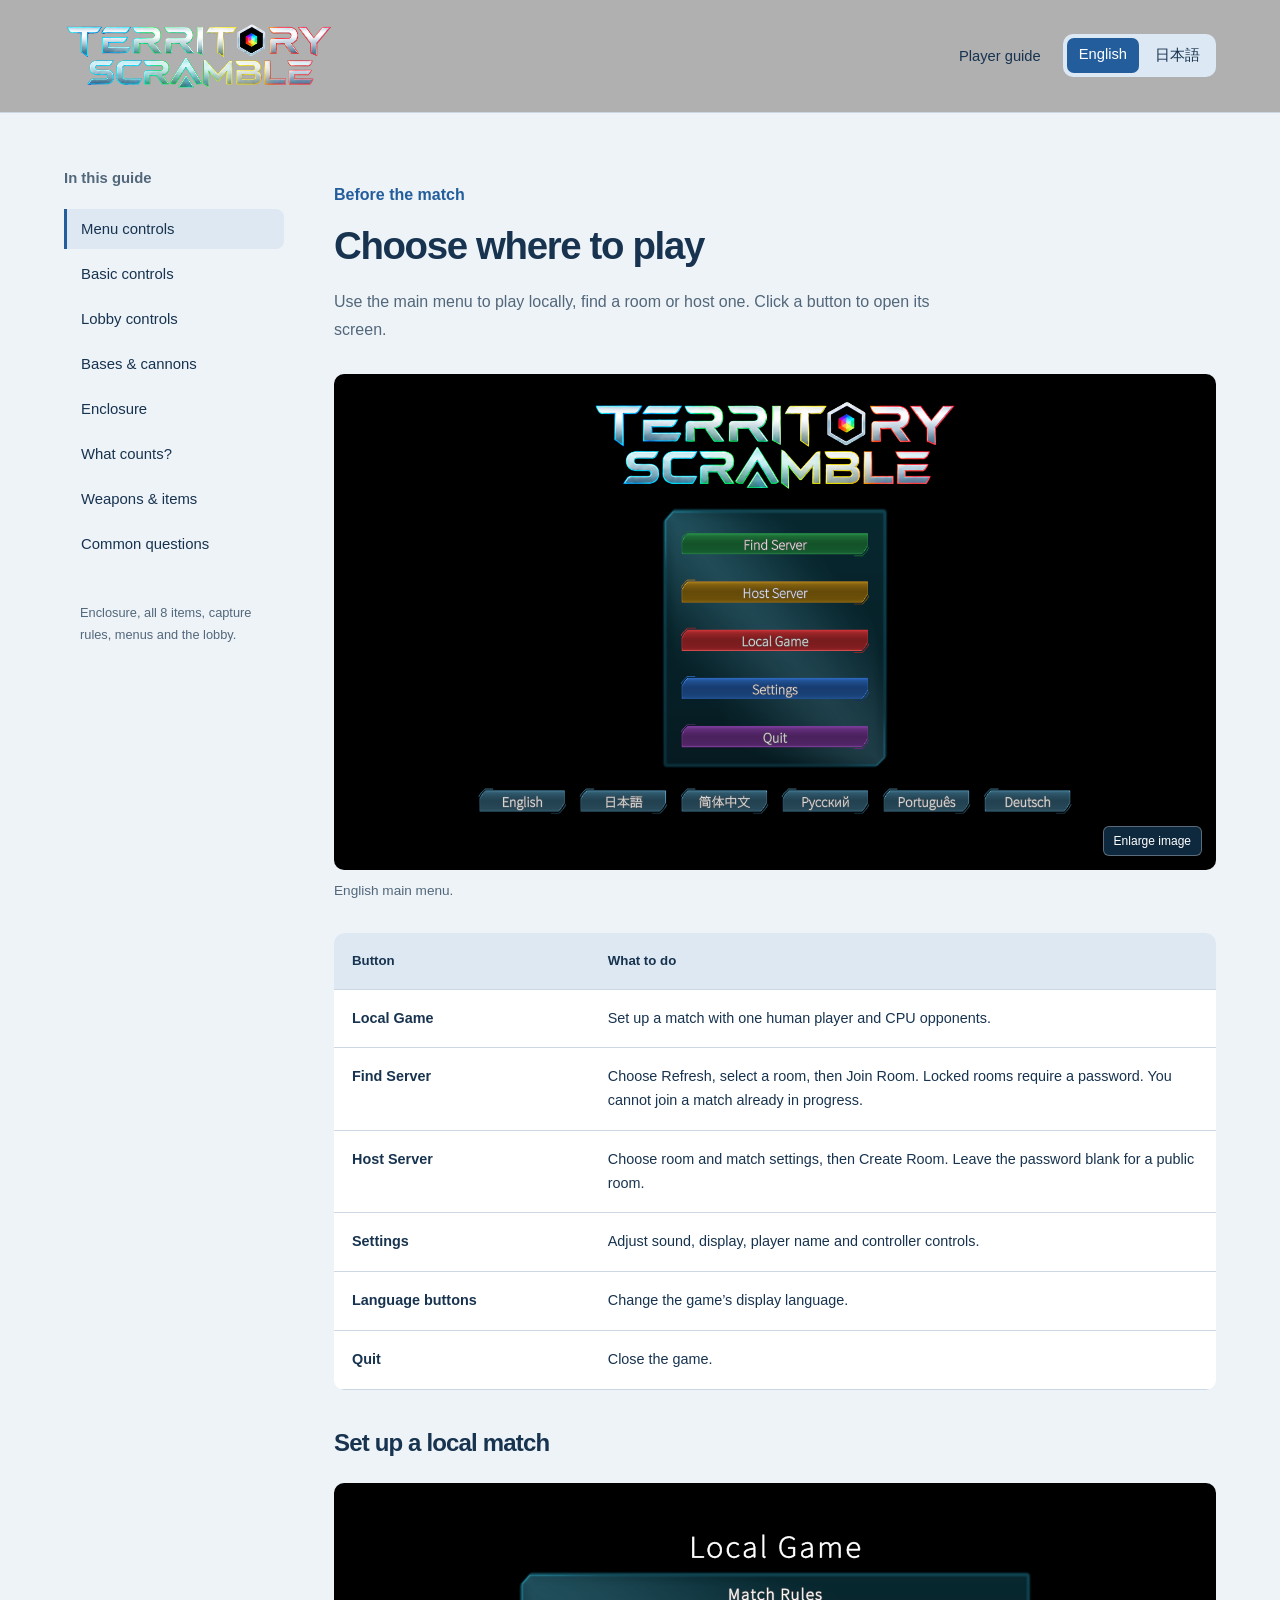
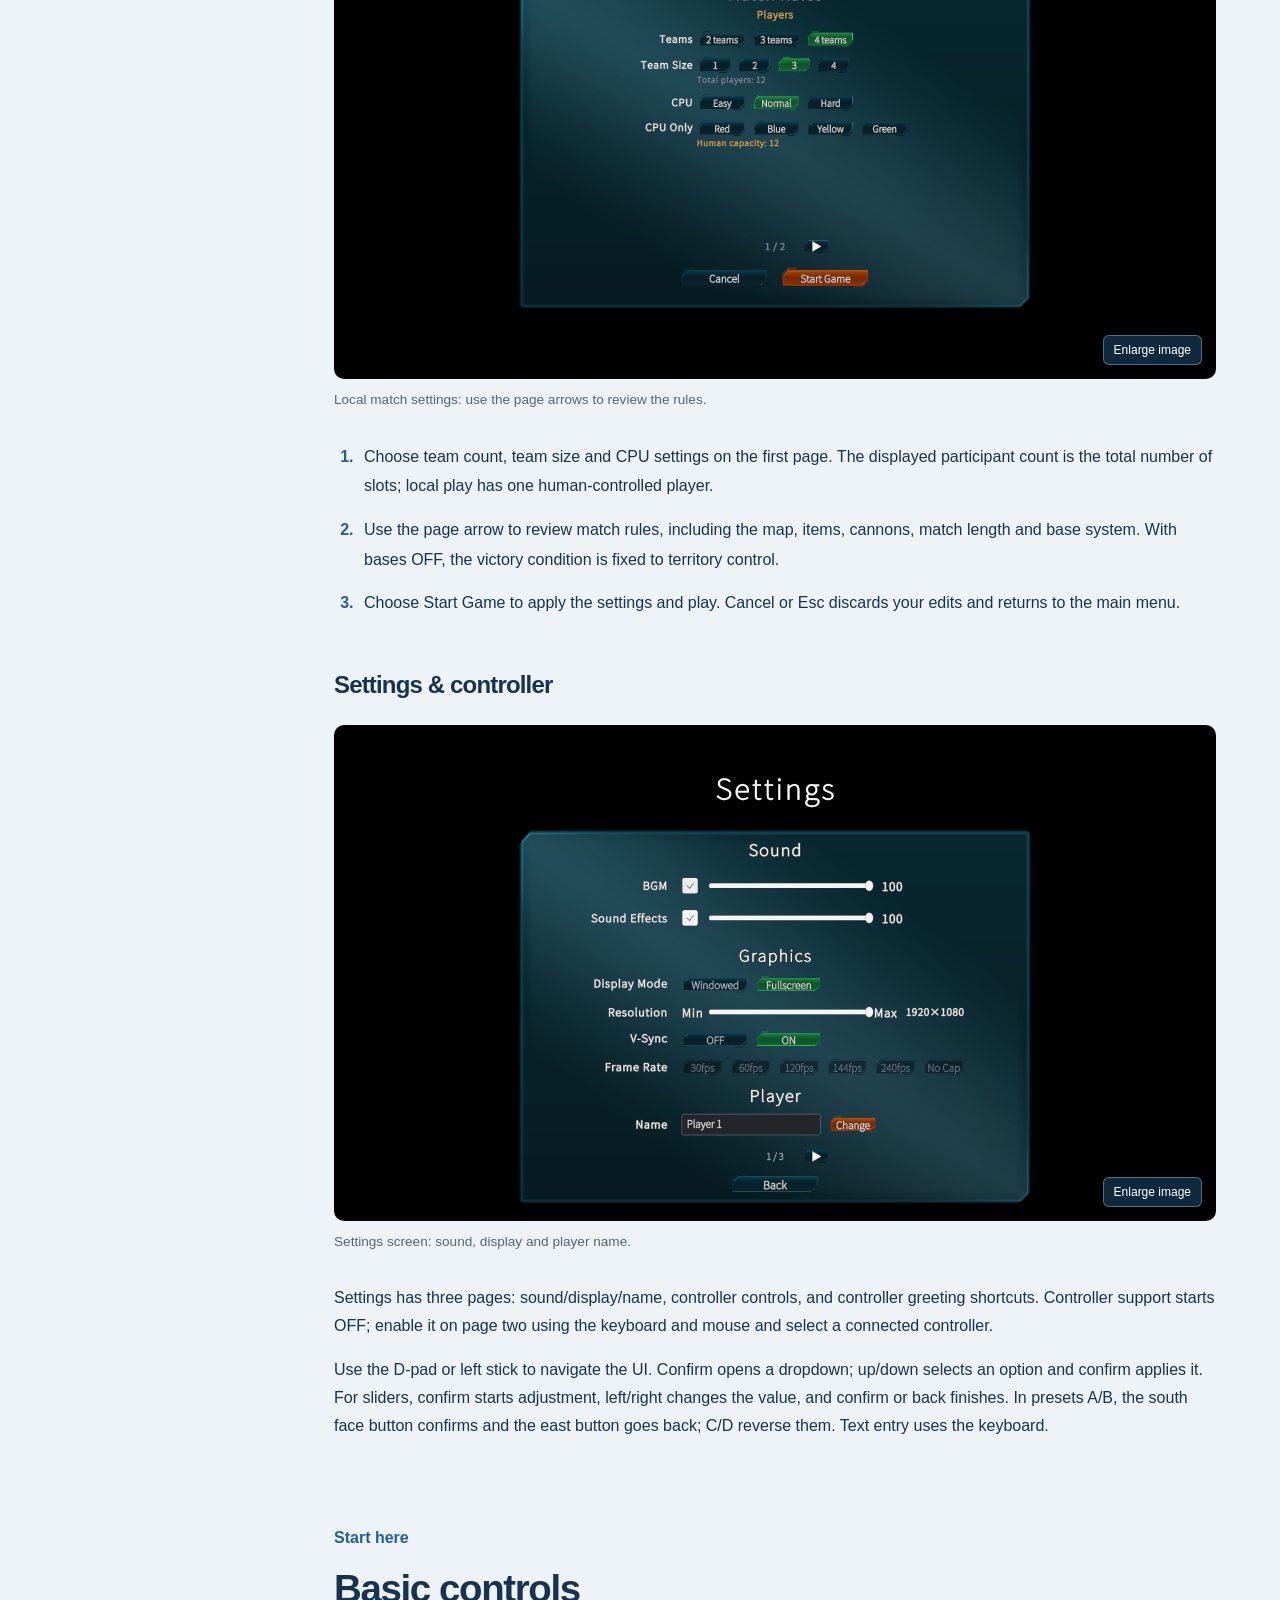
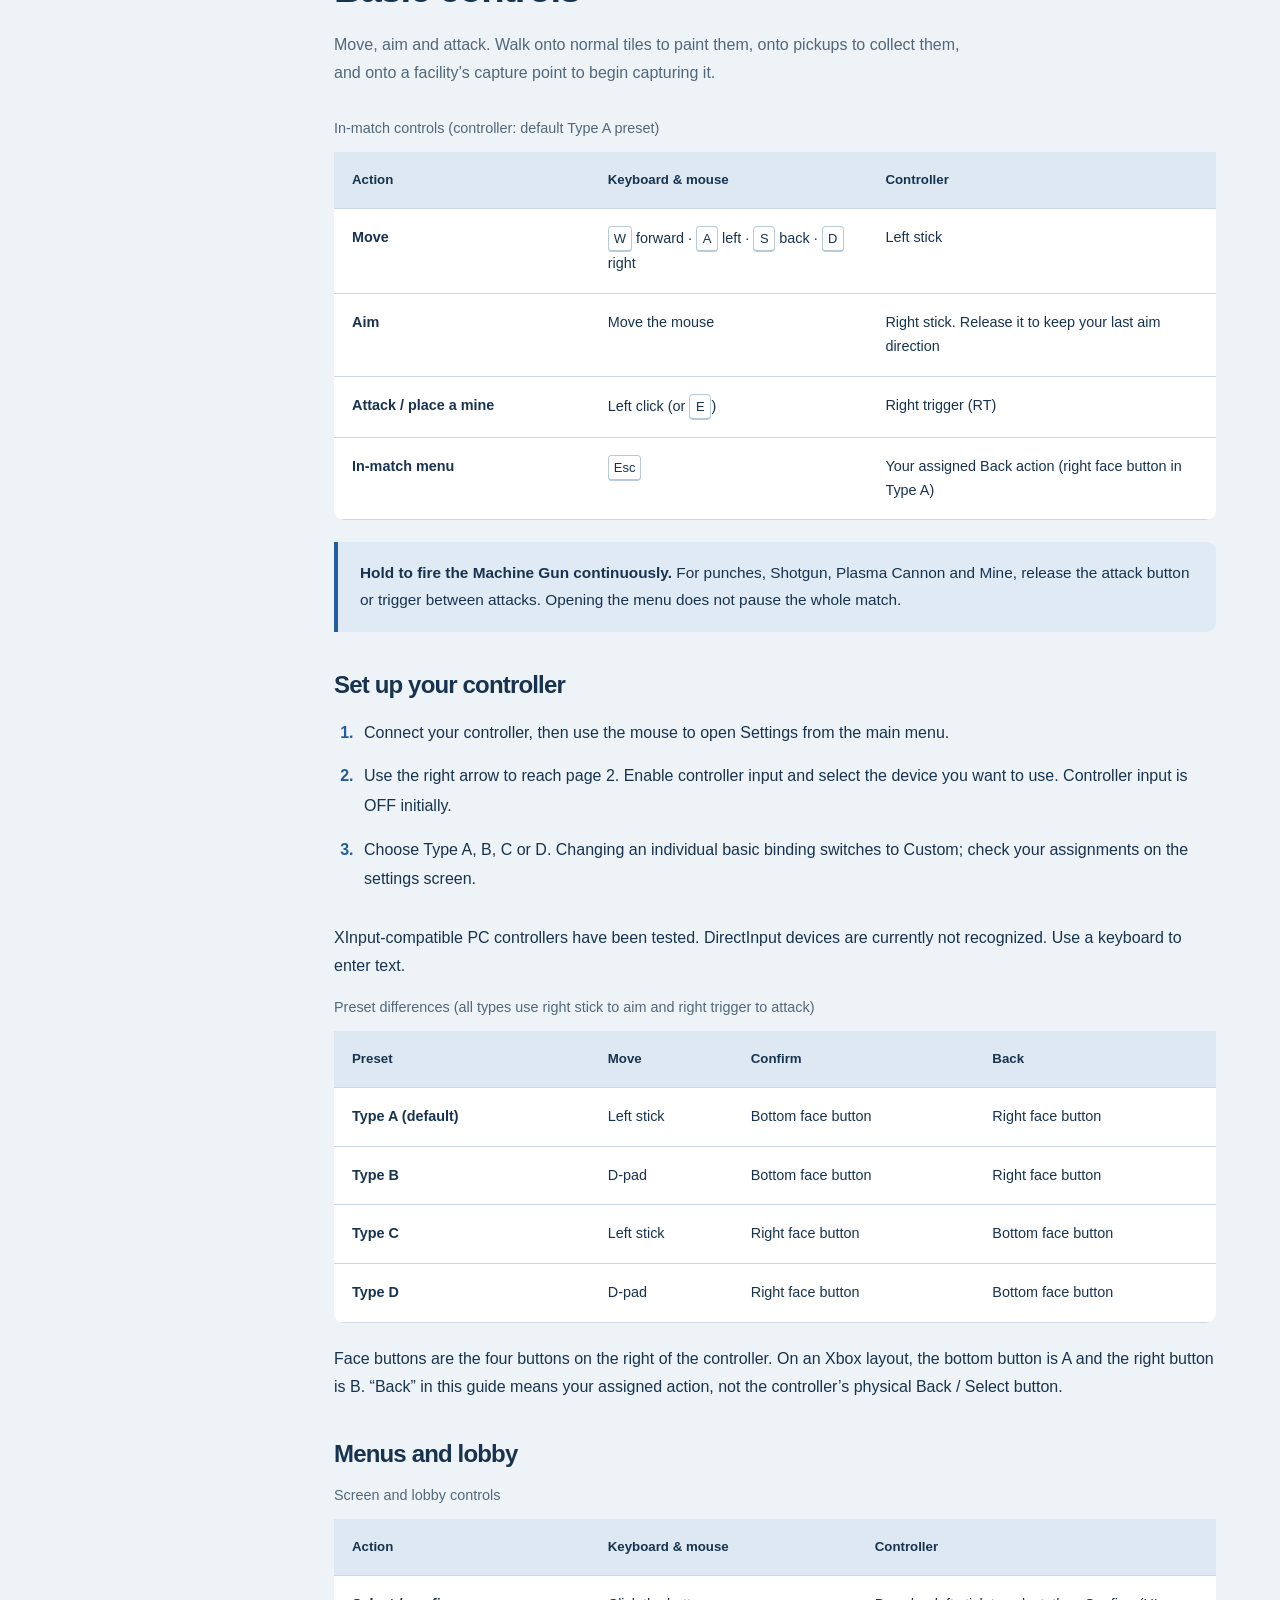
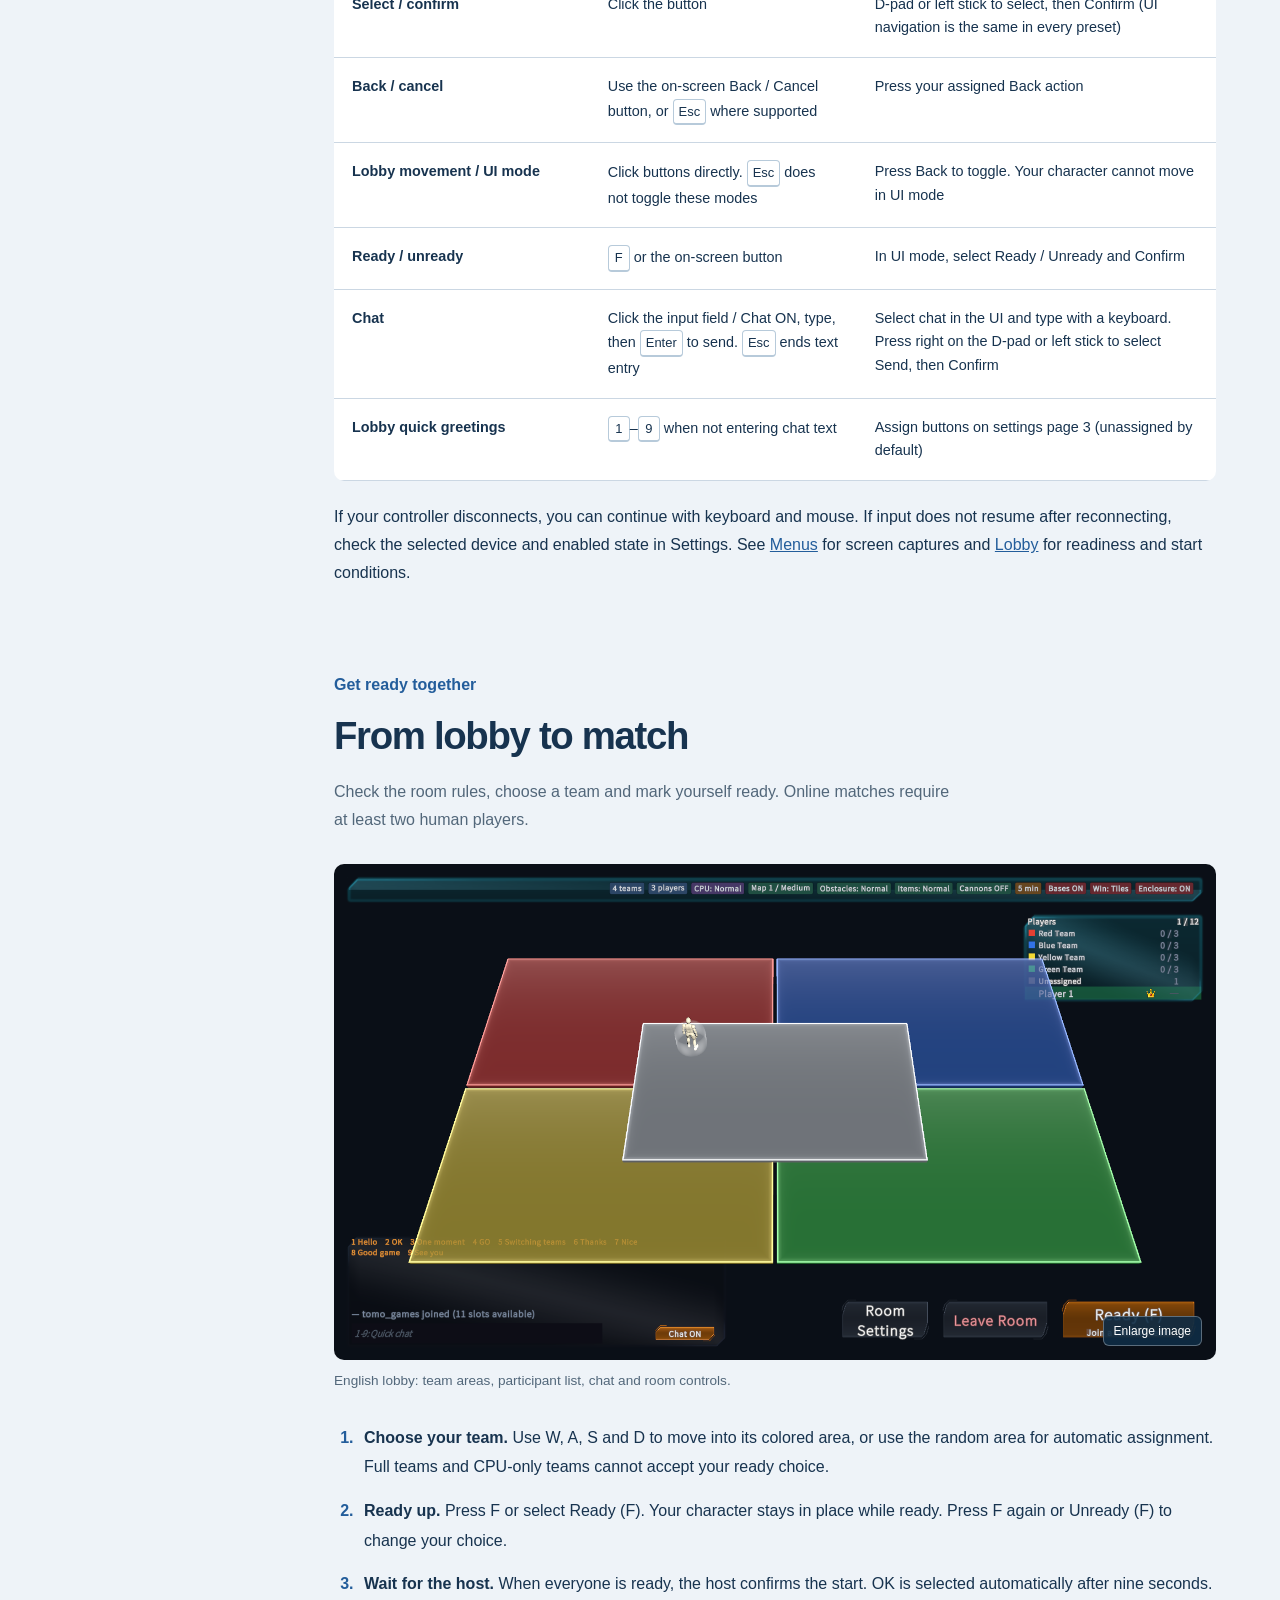
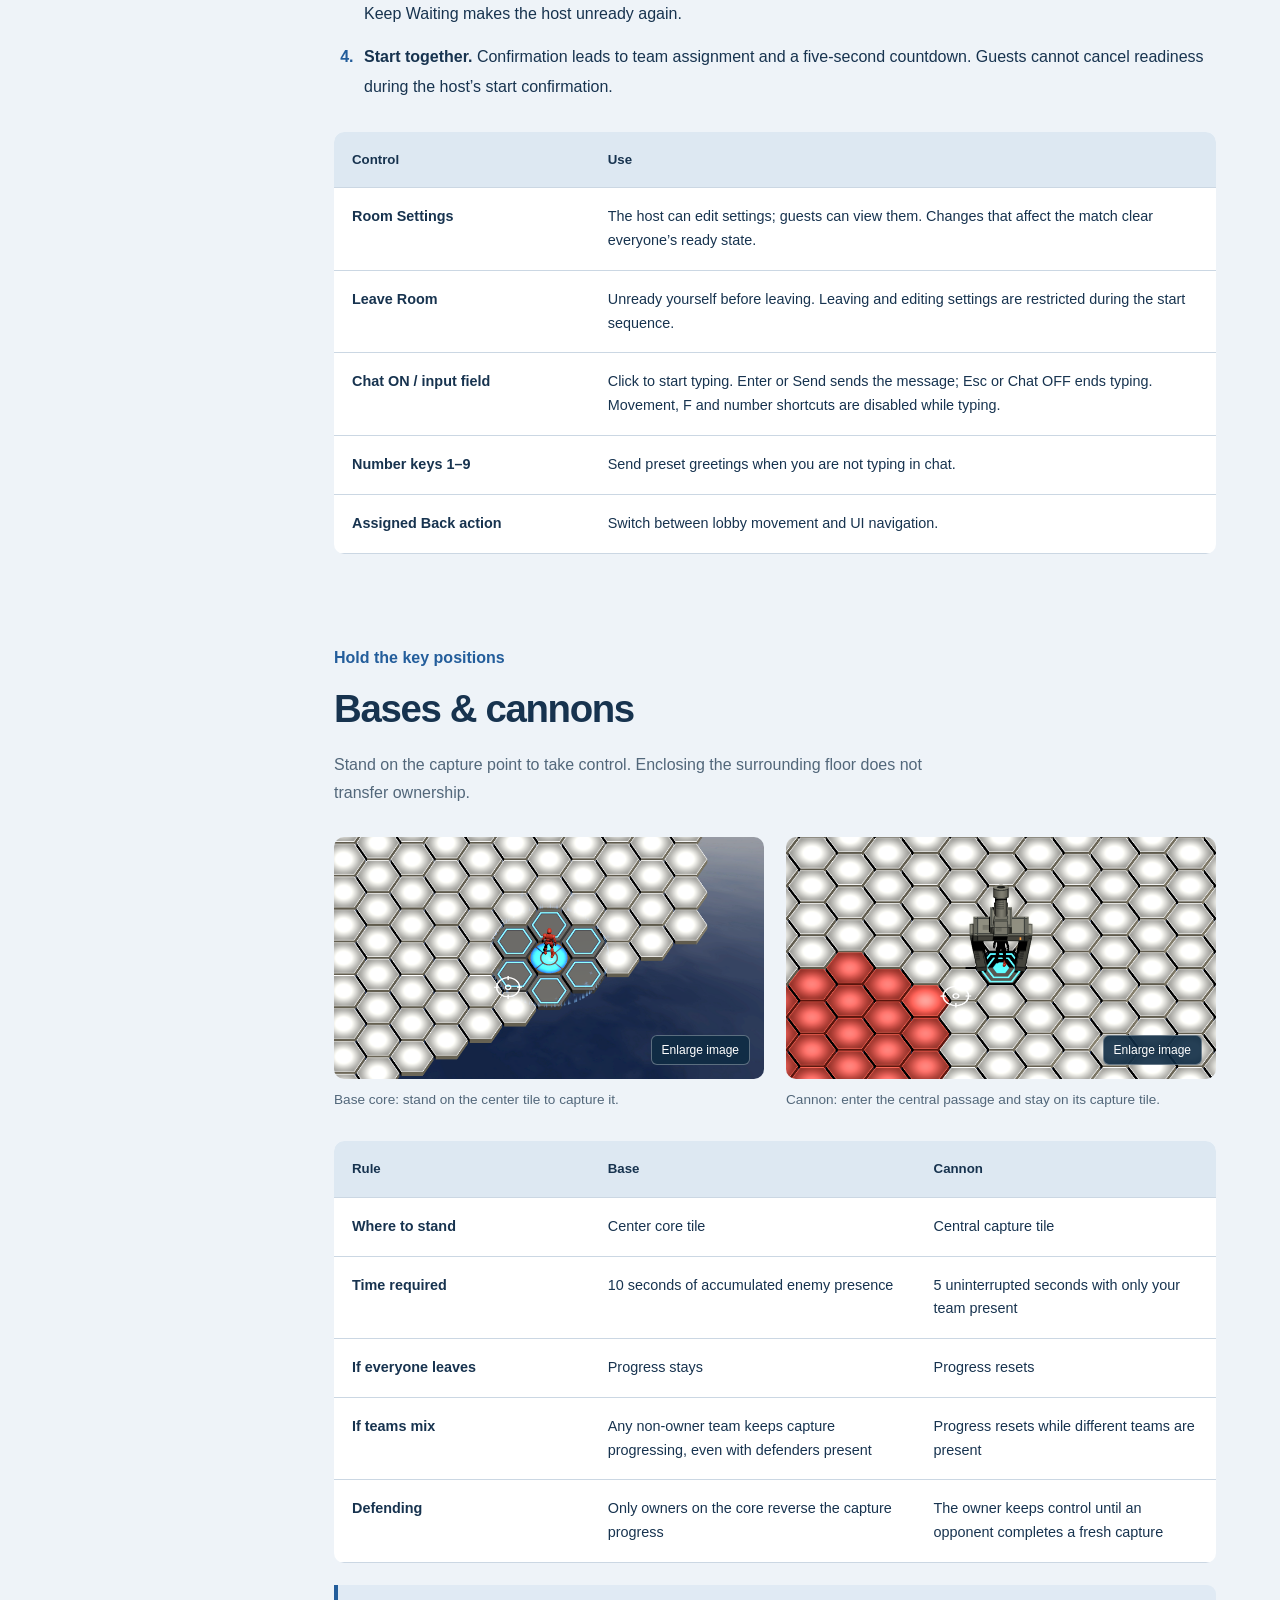
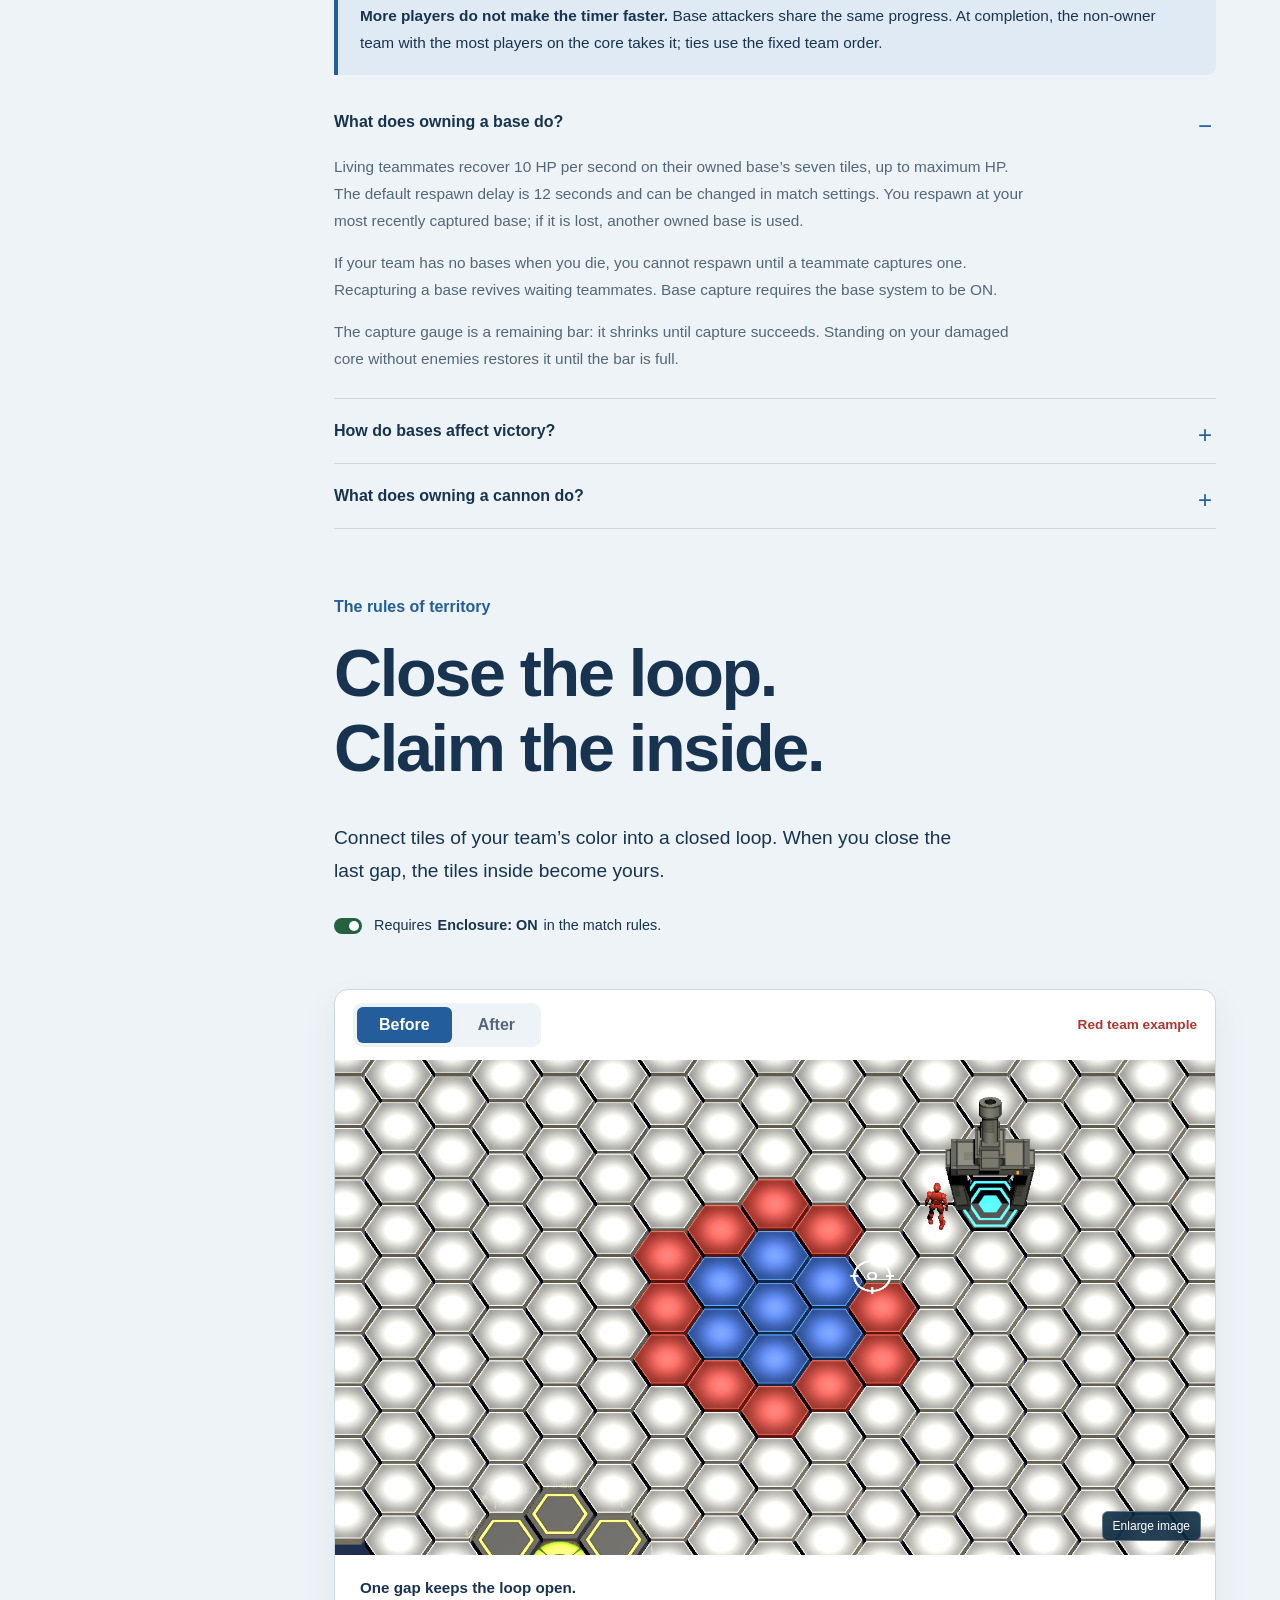
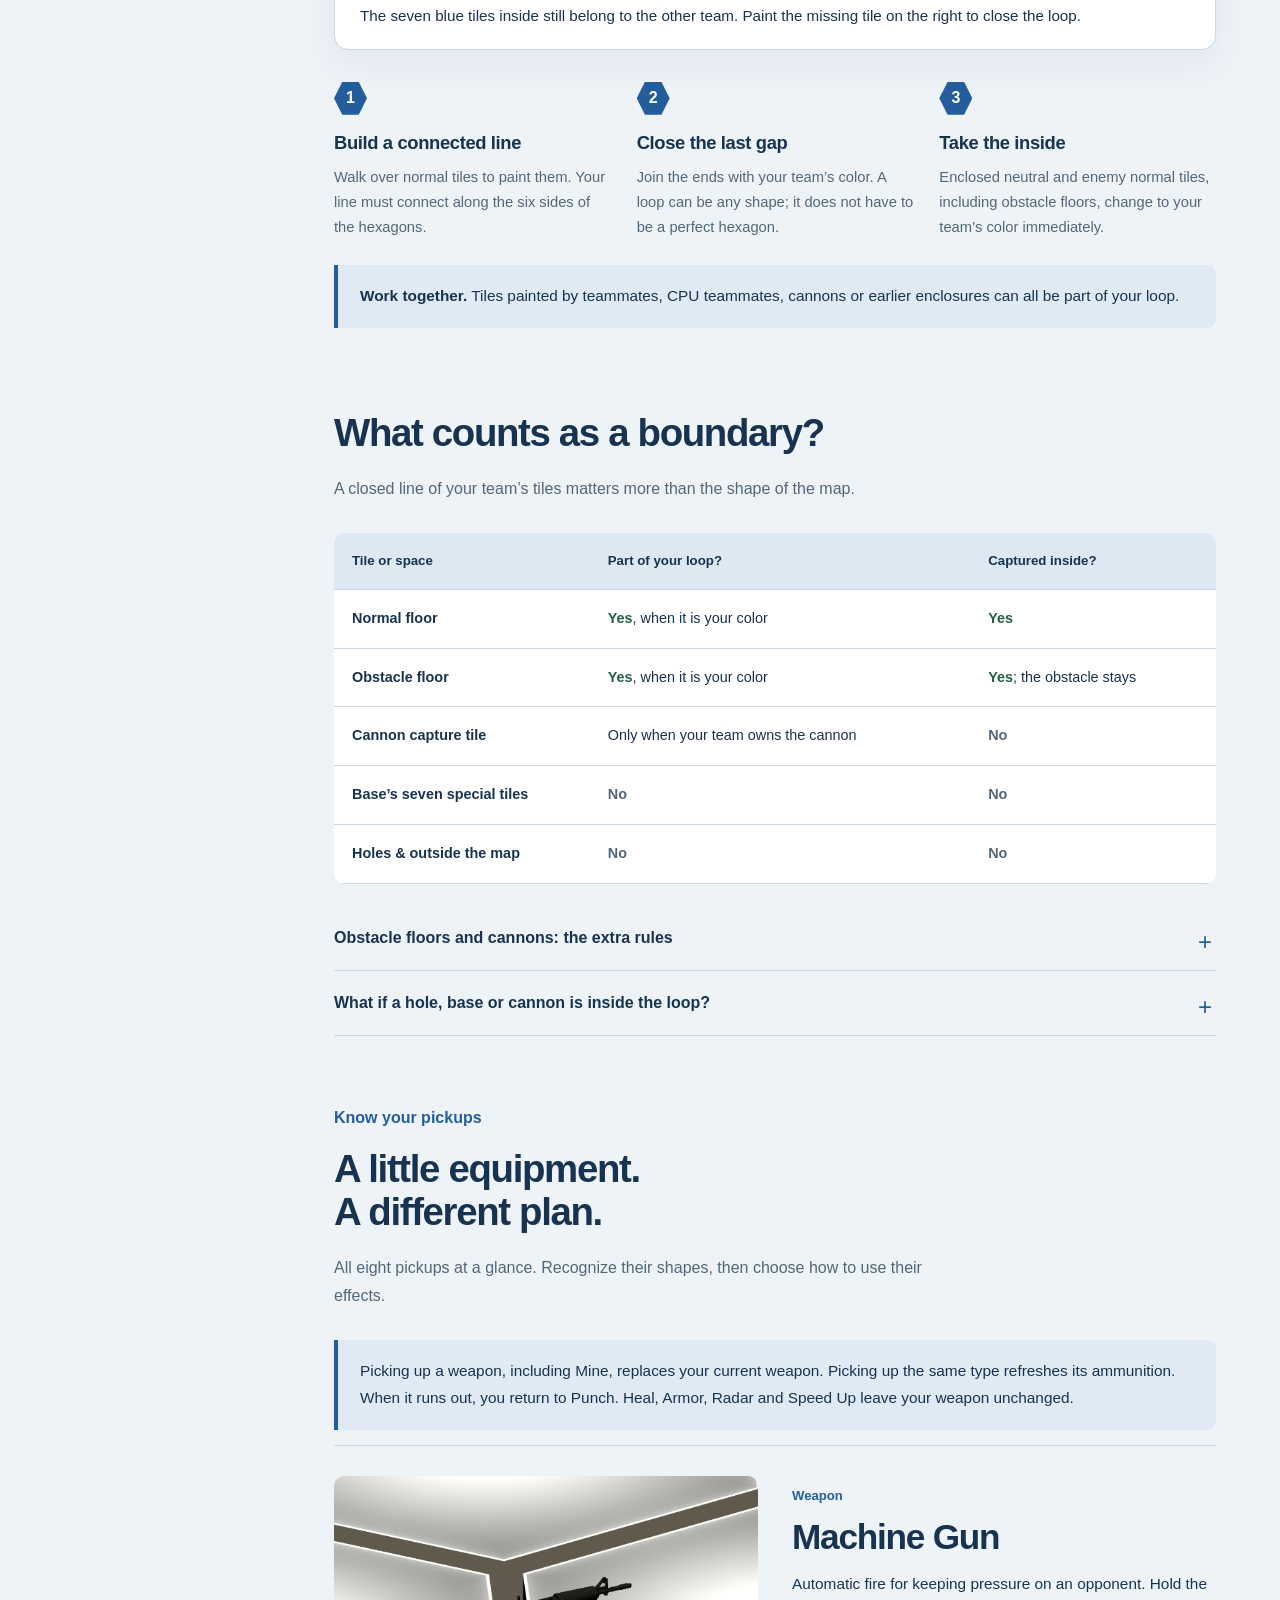
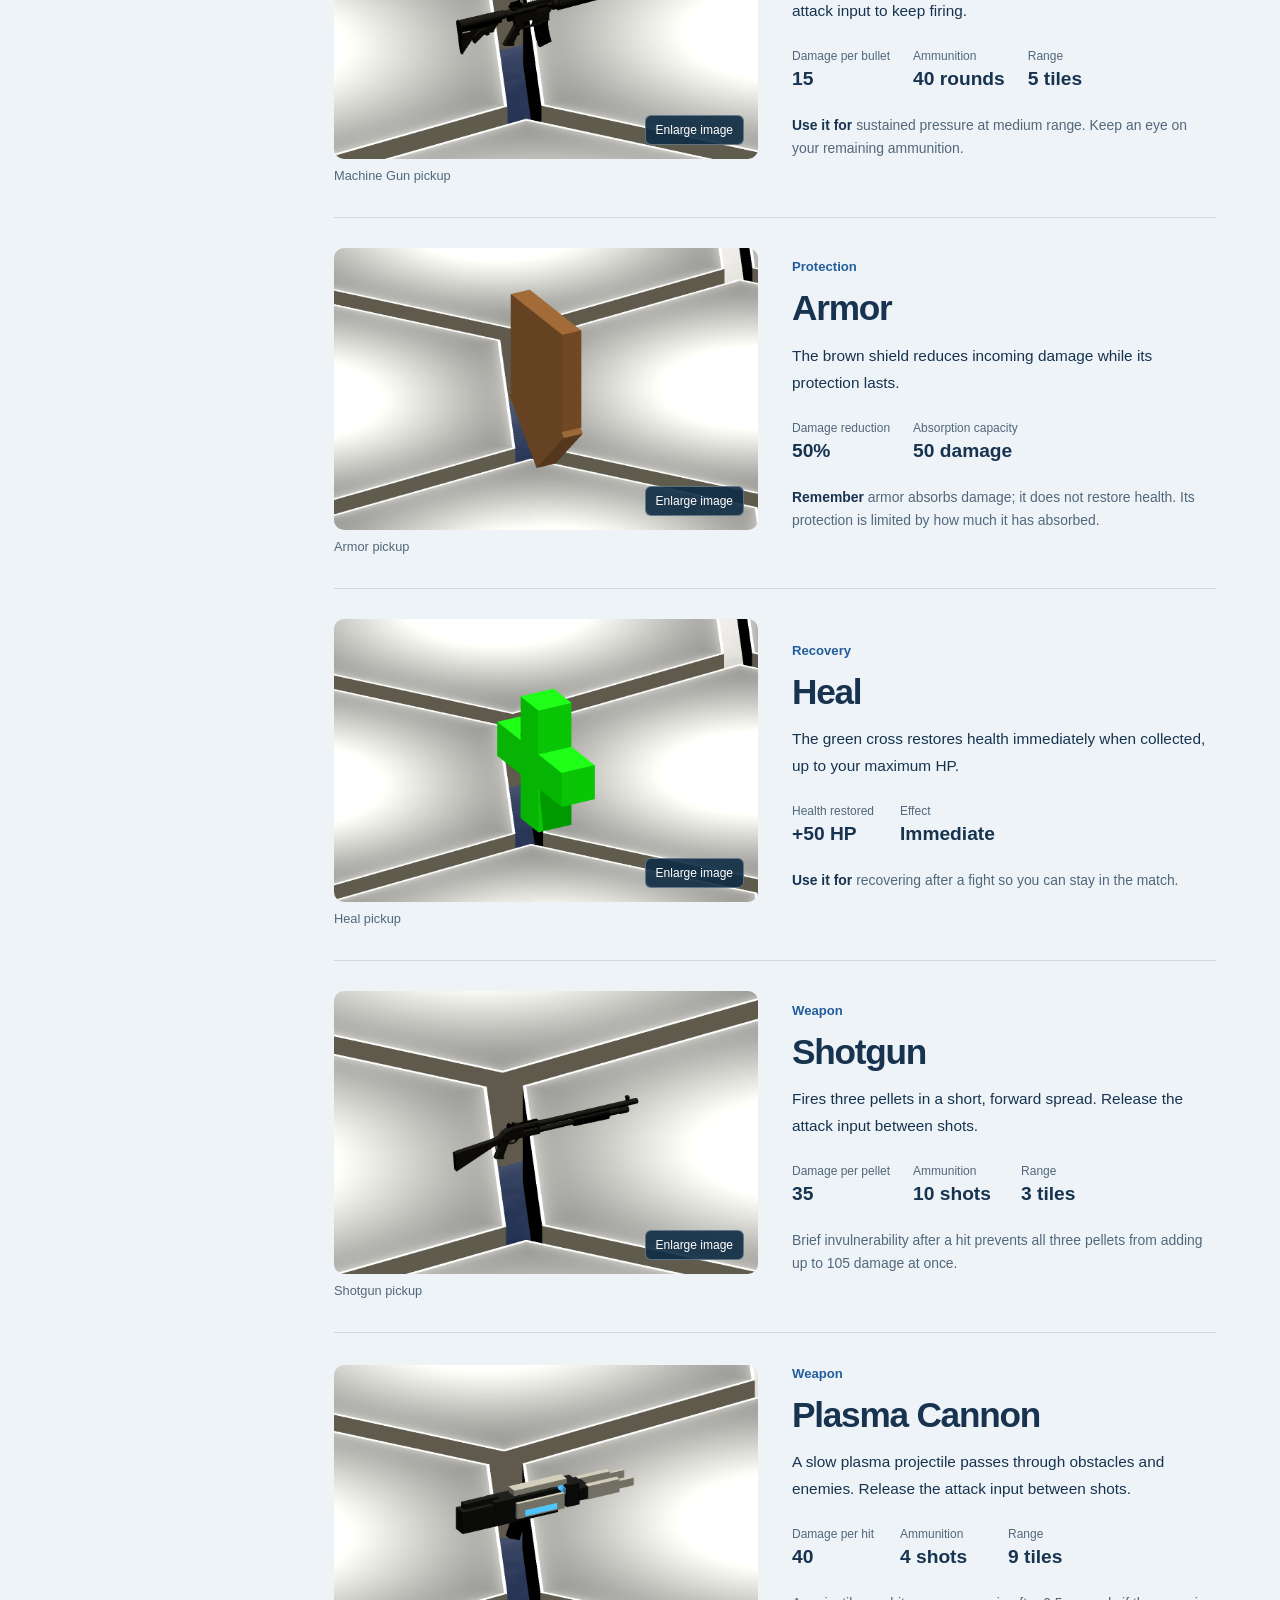
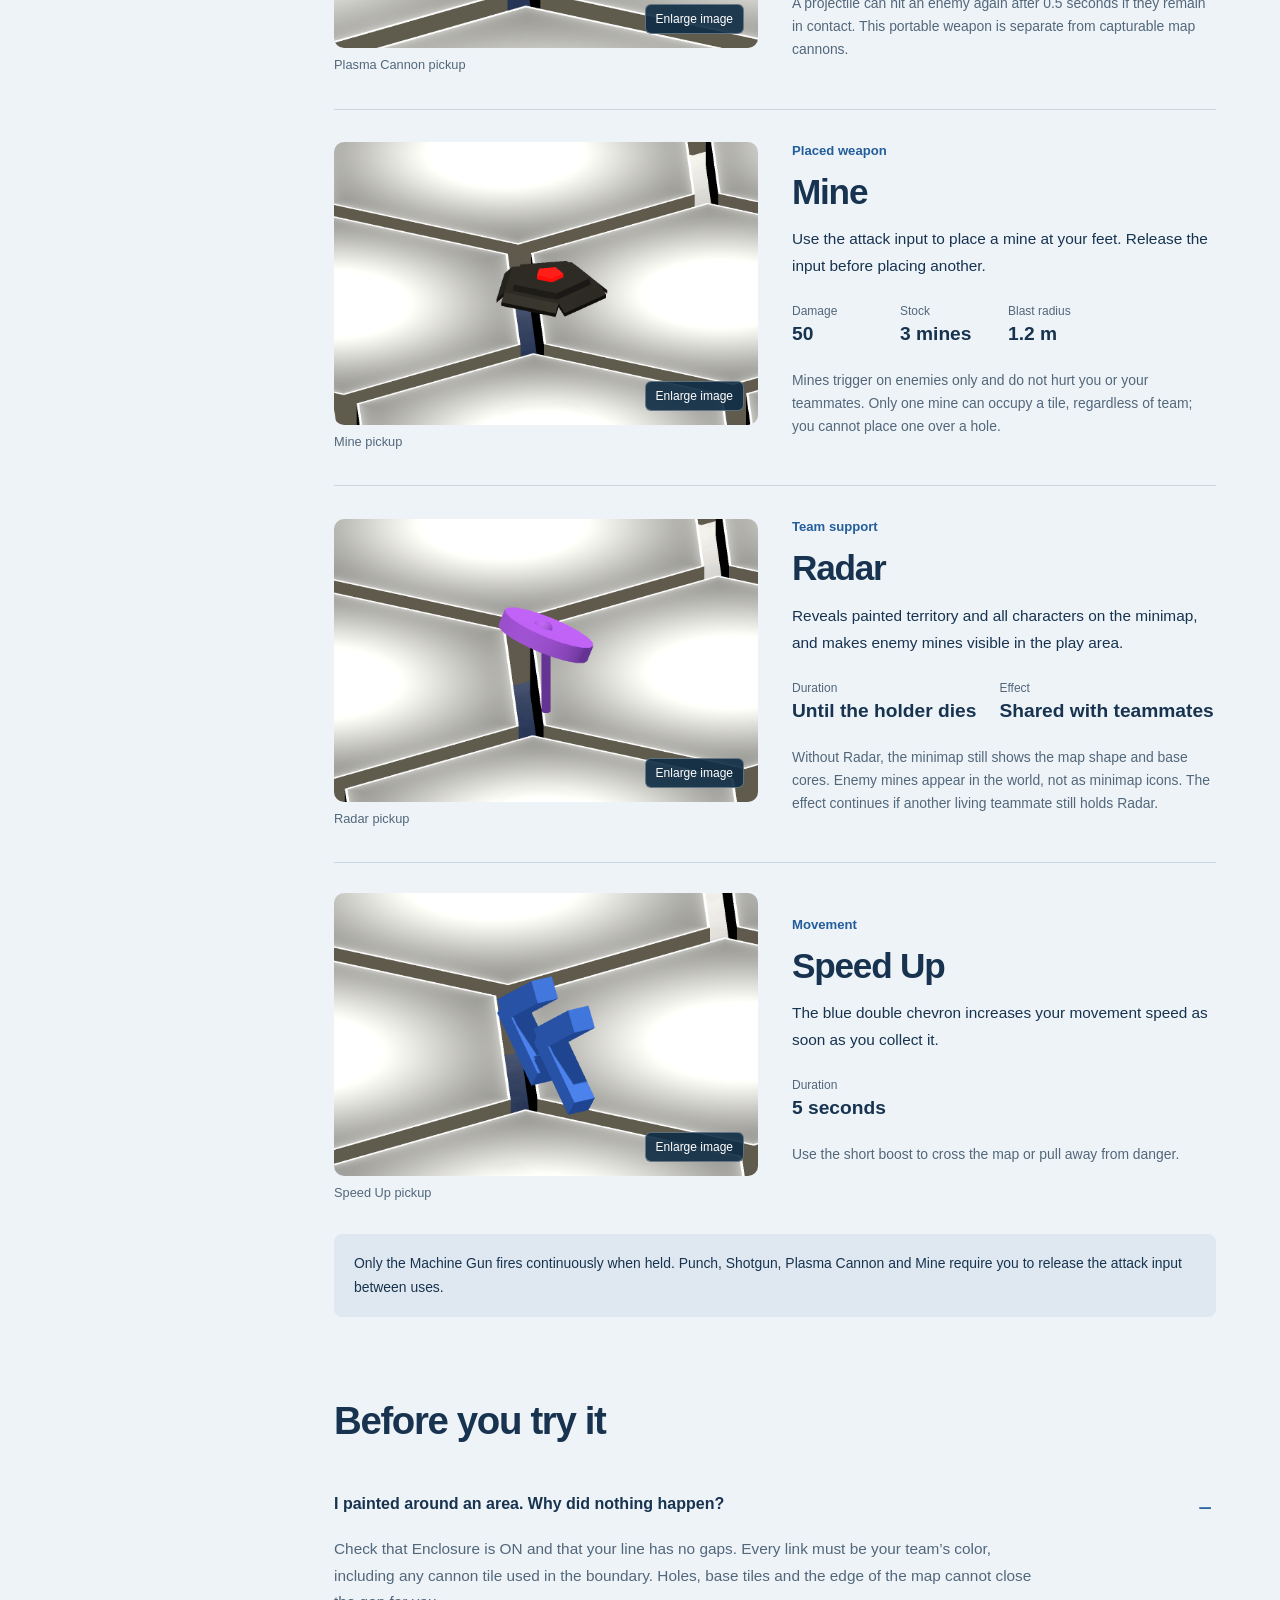
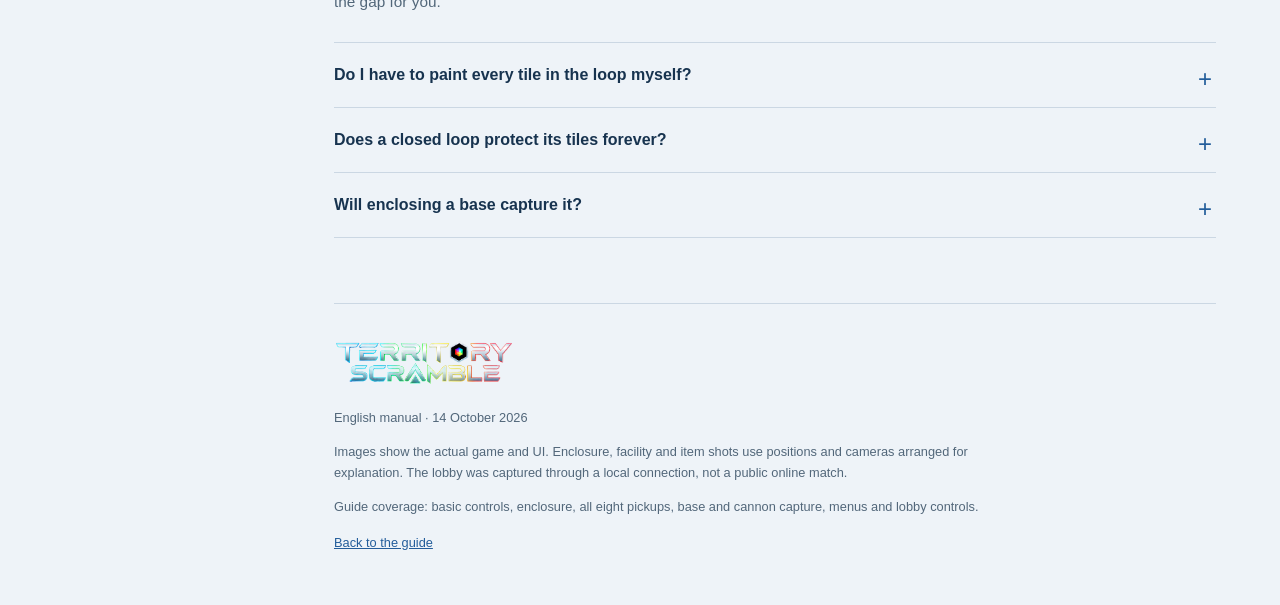
==== commit 33b63e52: "style: darken header and remove preview labels" ====
--- a/index.html
+++ b/index.html
@@ -29,7 +29,7 @@
         <a href="#items">Weapons &amp; items</a>
         <a href="#questions">Common questions</a>
       </nav>
-      <div class="edition-note"><span class="prototype-dot"></span> Preview edition<p>Enclosure, all 8 items, capture rules, menus and the lobby.</p></div>
+      <div class="edition-note"><p>Enclosure, all 8 items, capture rules, menus and the lobby.</p></div>
     </aside>
     <main id="main">
       <section id="menus" class="chapter" aria-labelledby="menus-title"><div class="section-heading"><p class="chapter-label">Before the match</p><h2 id="menus-title">Choose where to play</h2><p>Use the main menu to play locally, find a room or host one. Click a button to open its screen.</p></div>
@@ -159,7 +159,7 @@
         <details><summary>Does a closed loop protect its tiles forever?</summary><div class="details-body"><p>No. Enclosure captures tiles when a new loop closes. Opponents can take the tiles back; an existing loop does not continuously repaint its interior.</p></div></details>
         <details><summary>Will enclosing a base capture it?</summary><div class="details-body"><p>No. Bases and cannons use their own capture rules. An enclosure only takes eligible floor tiles.</p></div></details>
       </section>
-      <footer class="page-footer"><img src="assets/title-logo.png" width="1071" height="270" alt="Territory Scramble"><p>English manual preview · 14 October 2026</p><p>Images show the actual game and UI. Enclosure, facility and item shots use positions and cameras arranged for explanation. The lobby was captured through a local connection, not a public online match.</p><p>Guide coverage: basic controls, enclosure, all eight pickups, base and cannon capture, menus and lobby controls.</p><a href="#menus">Back to the guide</a></footer>
+      <footer class="page-footer"><img src="assets/title-logo.png" width="1071" height="270" alt="Territory Scramble"><p>English manual · 14 October 2026</p><p>Images show the actual game and UI. Enclosure, facility and item shots use positions and cameras arranged for explanation. The lobby was captured through a local connection, not a public online match.</p><p>Guide coverage: basic controls, enclosure, all eight pickups, base and cannon capture, menus and lobby controls.</p><a href="#menus">Back to the guide</a></footer>
     </main>
   </div>
   <dialog id="image-viewer" aria-label="Enlarged game capture"><button type="button" class="close-viewer" autofocus>Close <span aria-hidden="true">×</span></button><img src="assets/enclosure-before.png" alt=""><p class="viewer-caption"></p></dialog>
--- a/styles.css
+++ b/styles.css
@@ -19,3 +19,4 @@
 .guide-capture{margin:24px 0 30px}.guide-capture figcaption{font-size:.85rem;color:var(--muted);line-height:1.65;padding-top:10px}.capture-pair{display:grid;grid-template-columns:1fr 1fr;gap:22px}.capture-pair .guide-capture{margin-top:0}.guide-subheading{font-size:1.5rem;margin-top:36px;line-height:1.4}.instruction-list{padding-left:1.5em;line-height:1.85}.instruction-list li{padding:0 0 14px 6px}.instruction-list li::marker{color:var(--blue);font-weight:700}@media(max-width:760px){.capture-pair{grid-template-columns:1fr;gap:0}.guide-subheading{font-size:1.3rem}}
 
 #controls kbd{display:inline-block;min-width:1.7em;padding:1px 5px;border:1px solid #b7cada;border-bottom-width:2px;border-radius:4px;background:#fff;font:inherit;font-size:.9em;text-align:center;white-space:nowrap}#controls caption{text-align:left;padding:0 0 12px;color:var(--muted);line-height:1.6}
+.site-header{background:#b0b0b0}
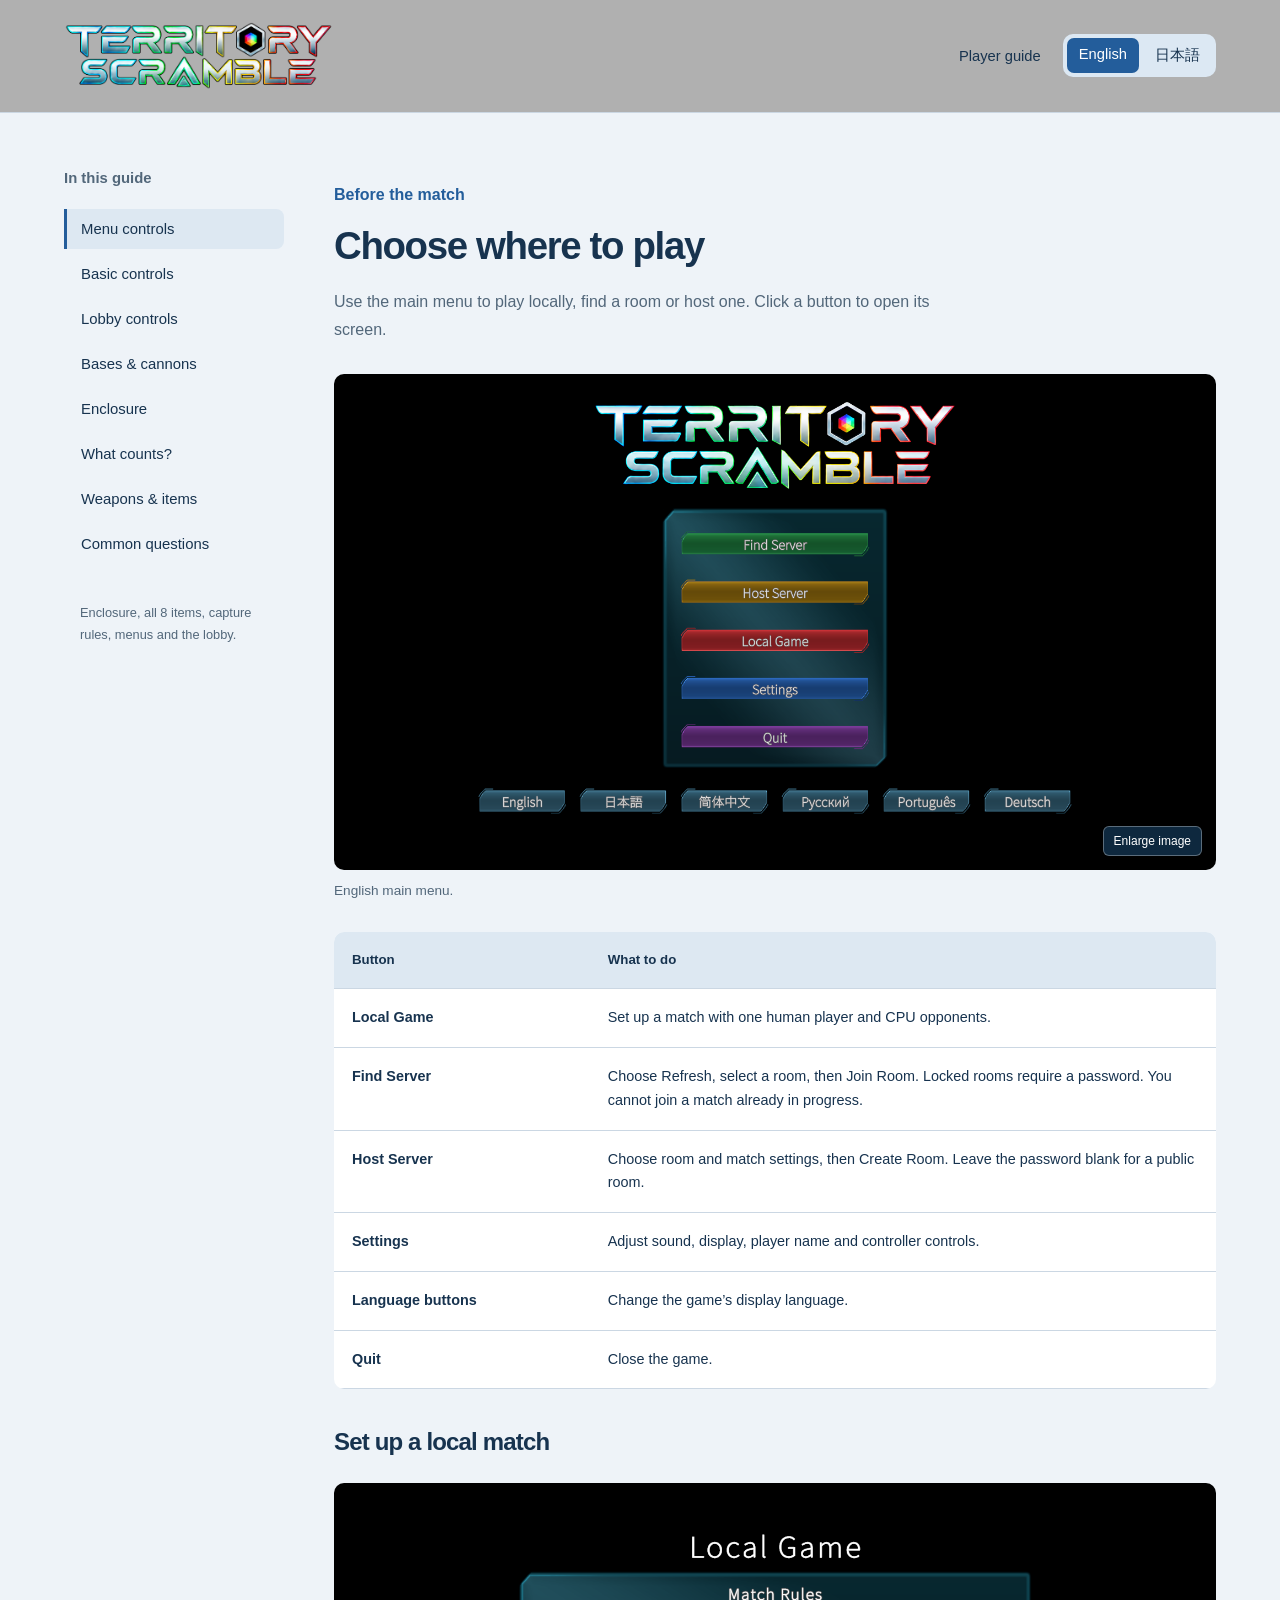
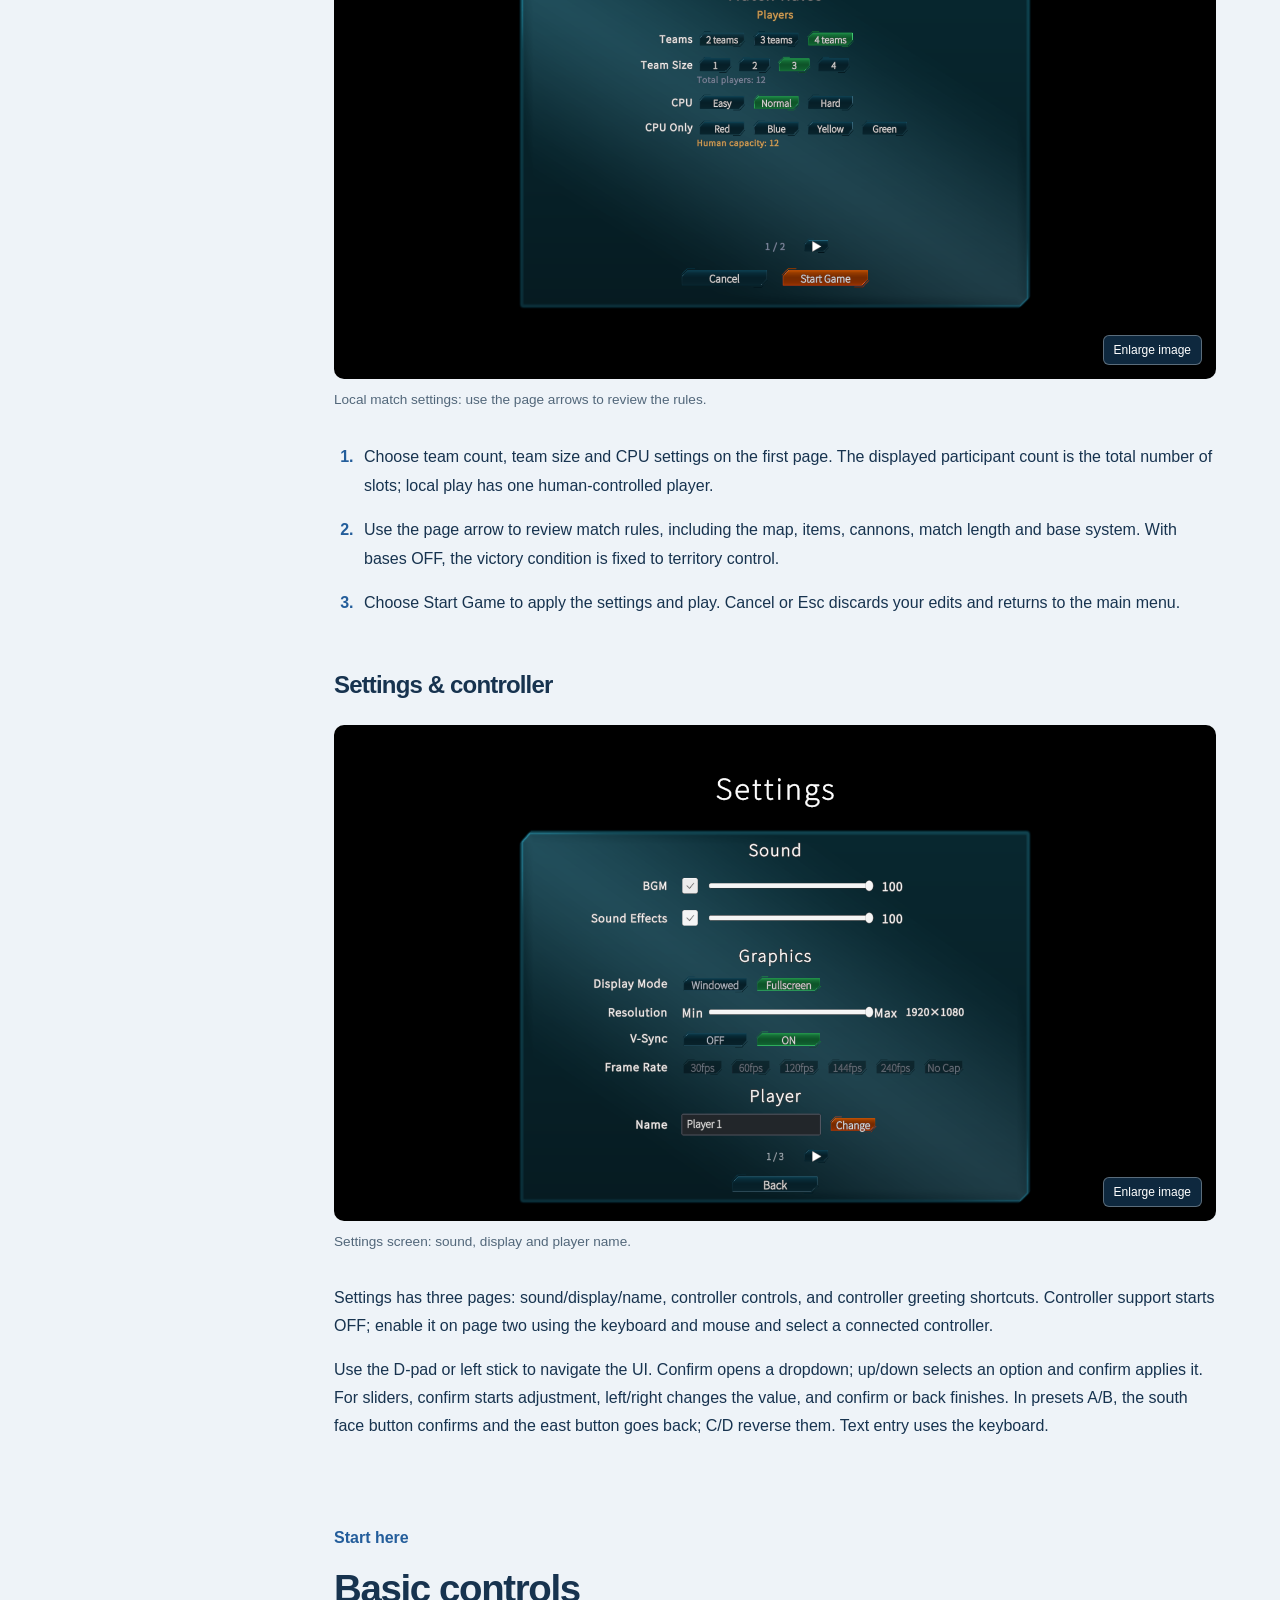
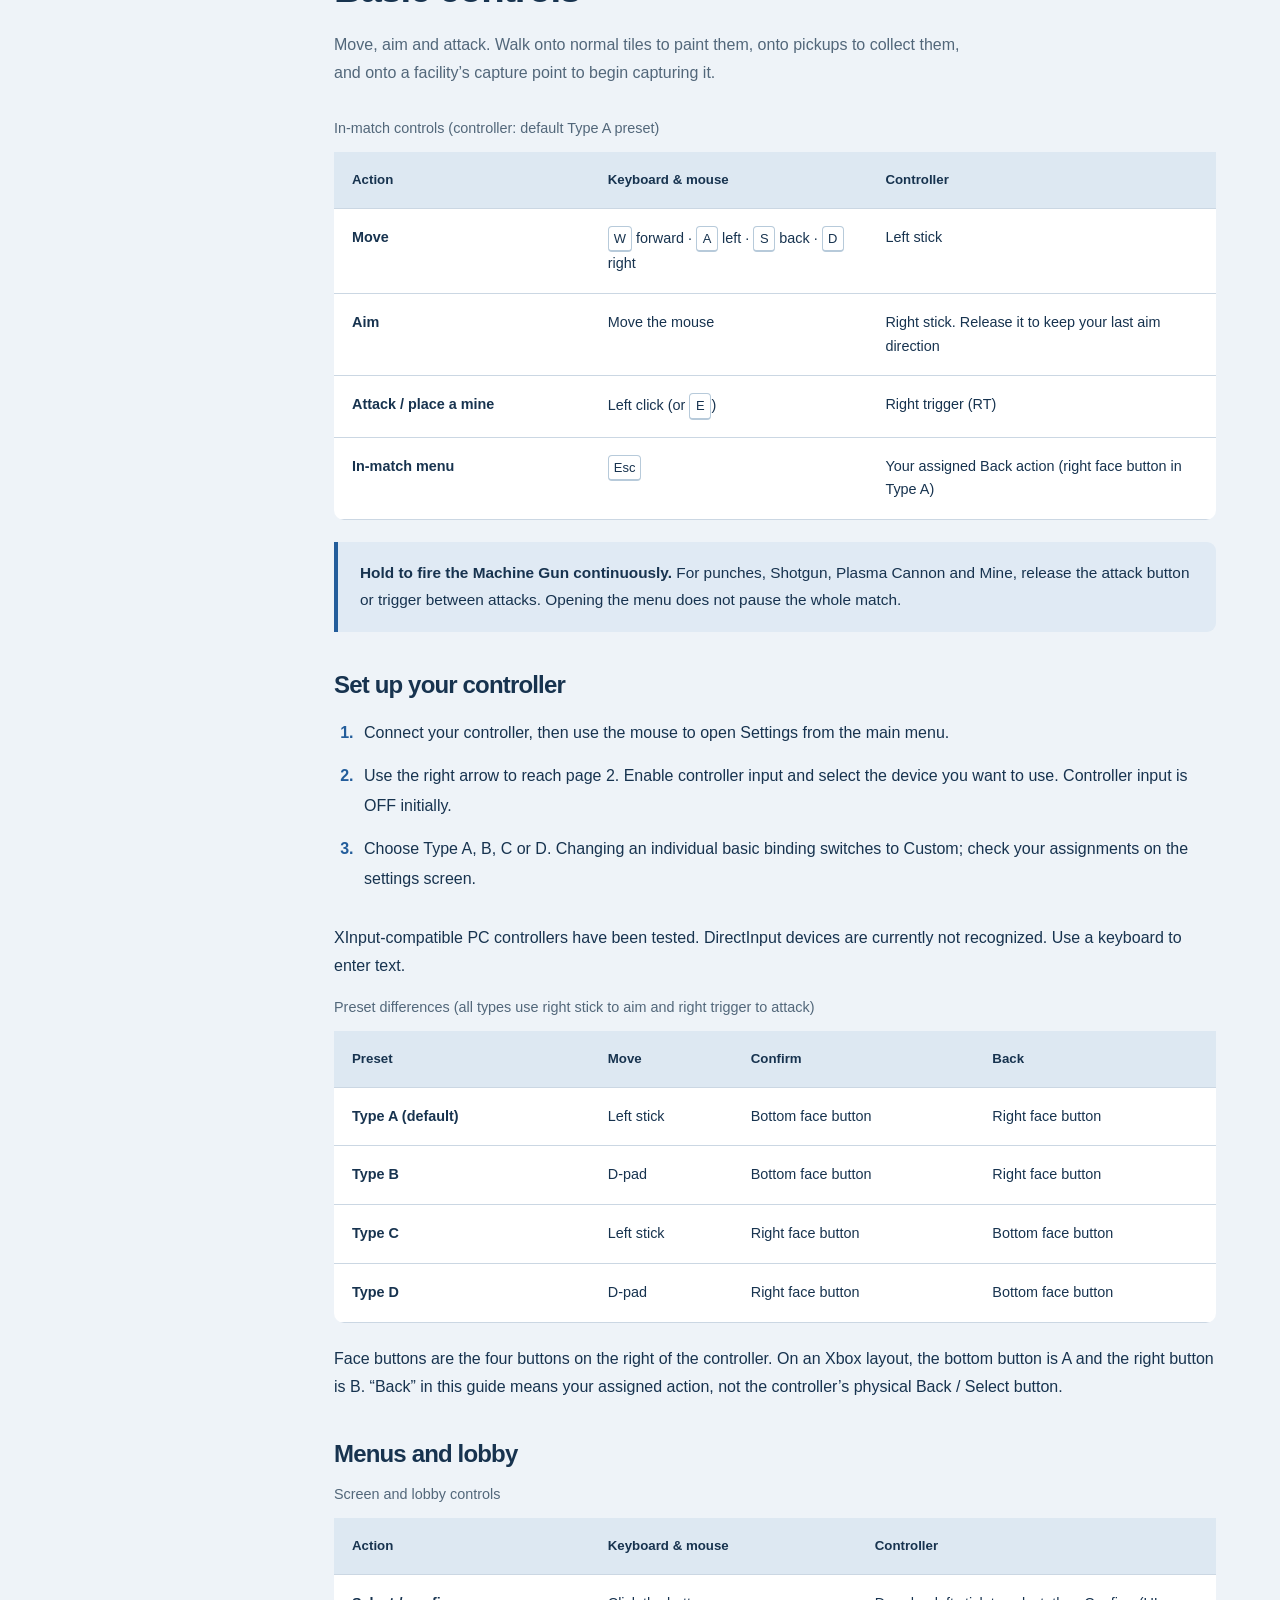
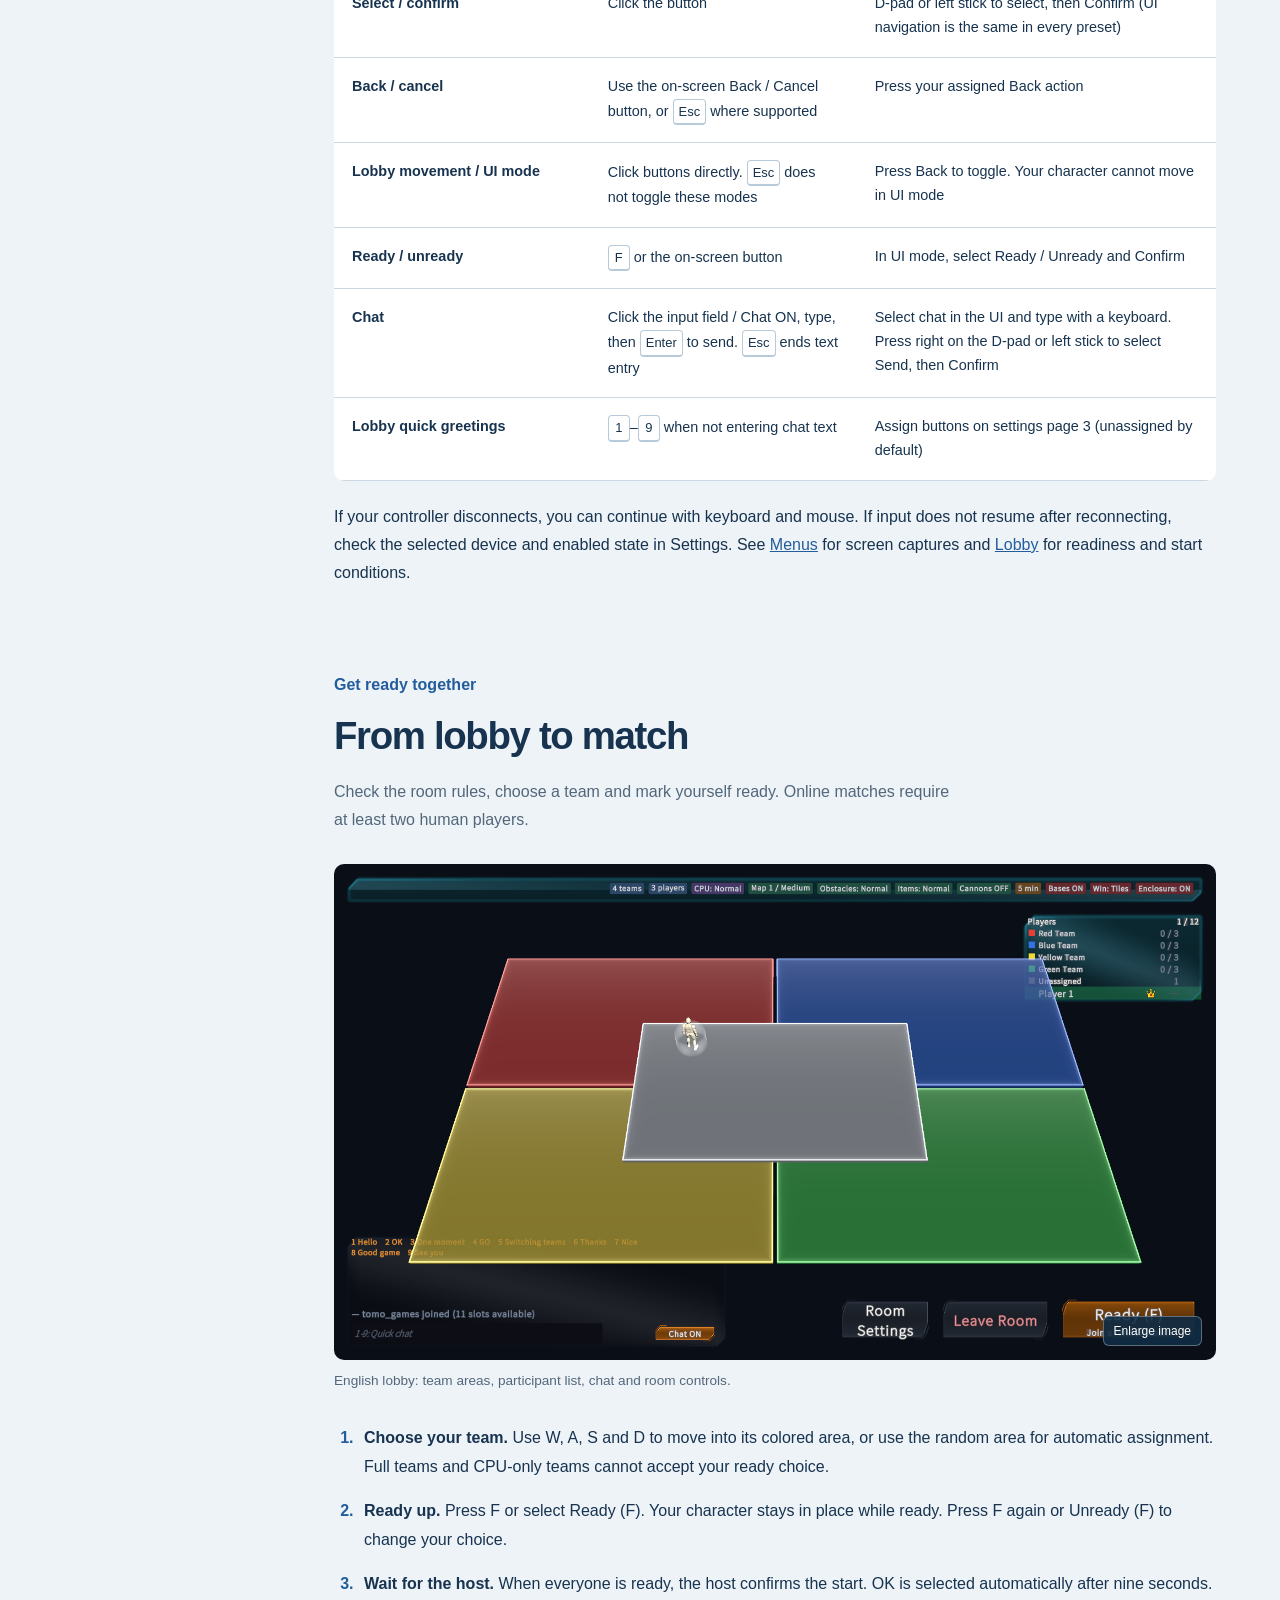
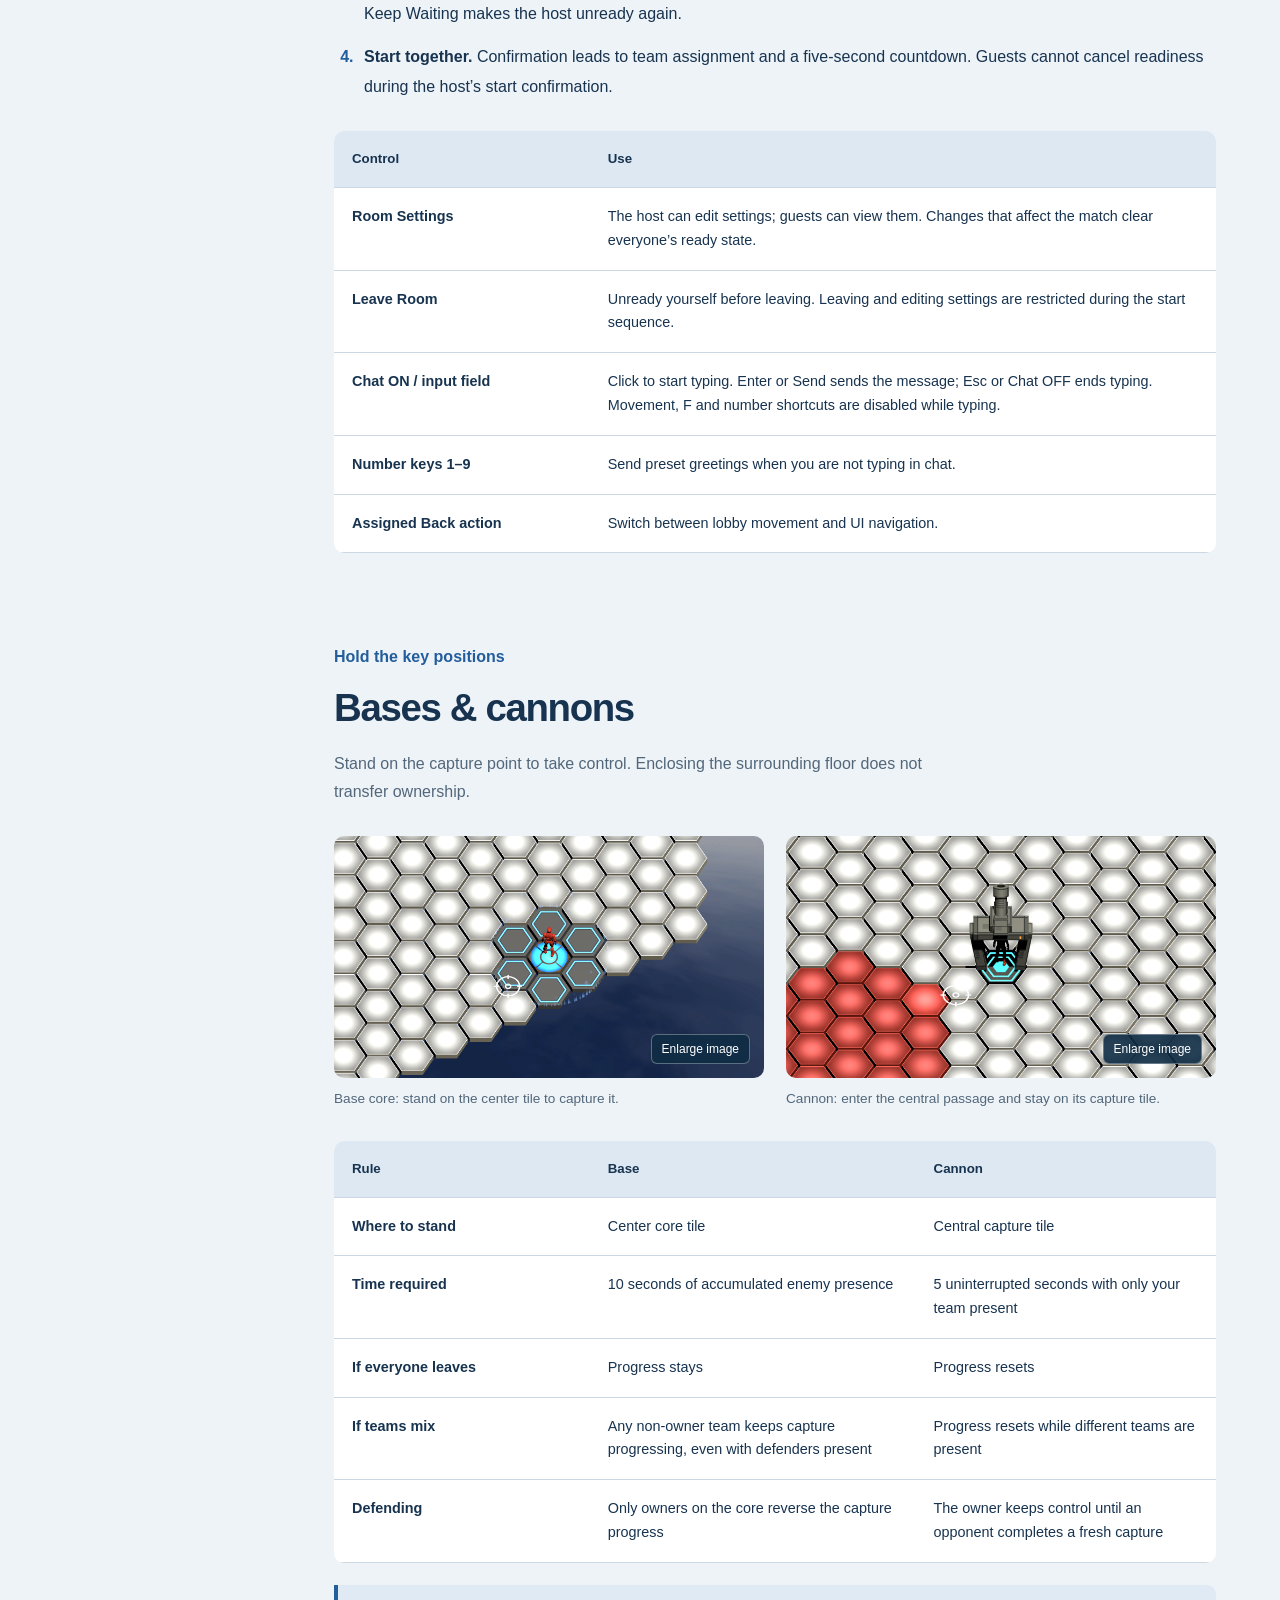
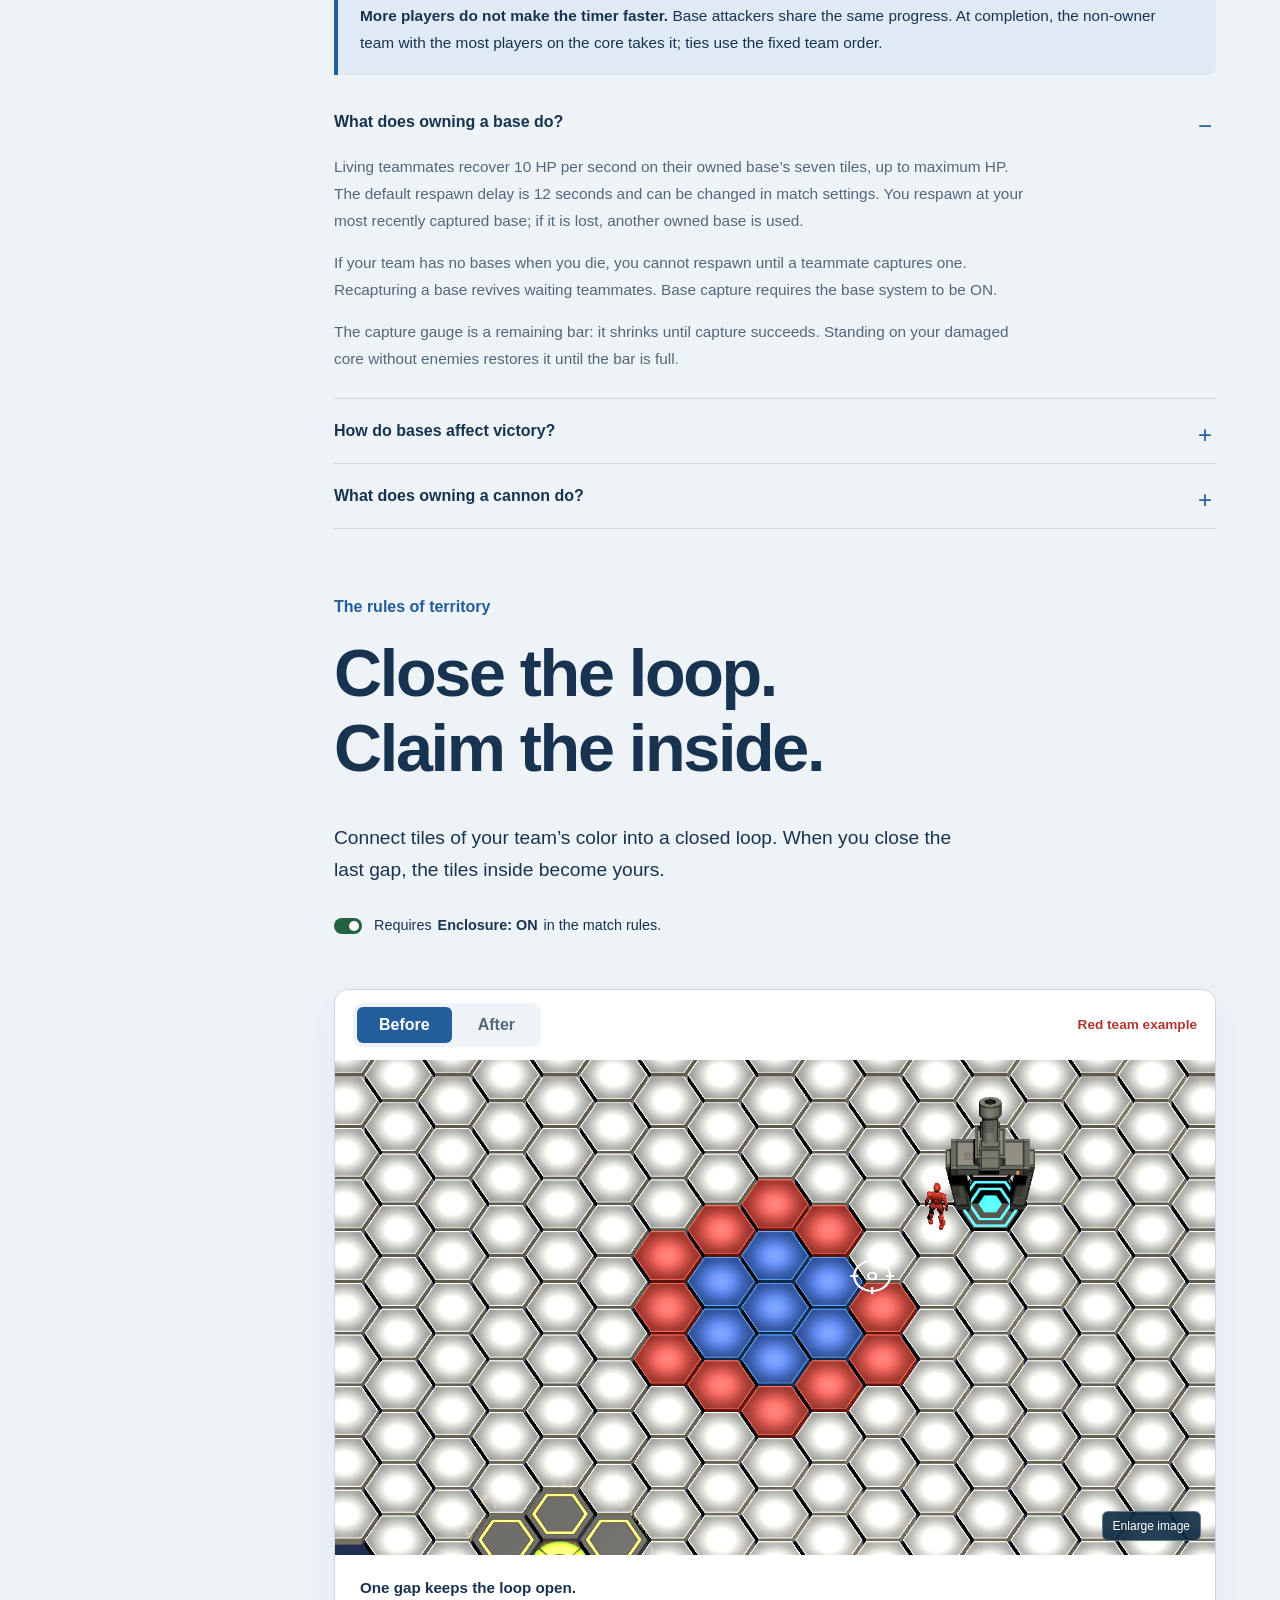
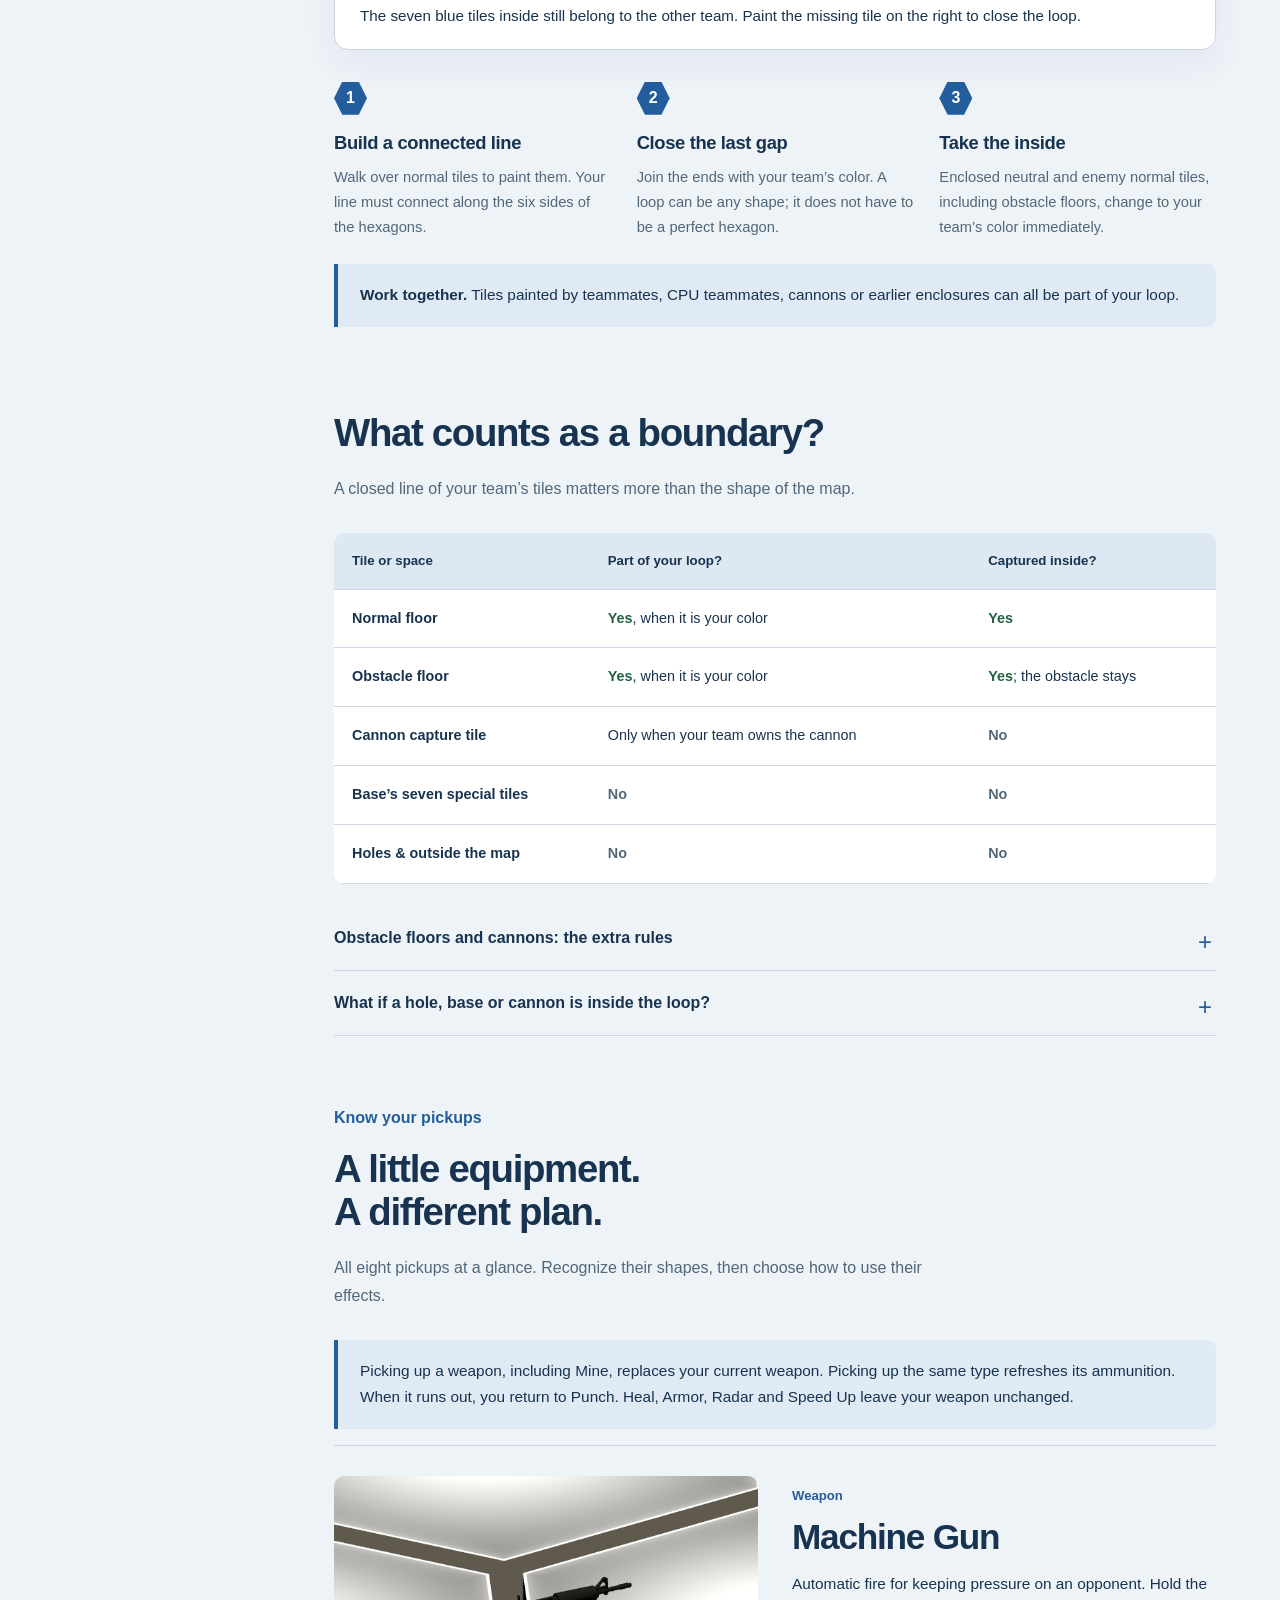
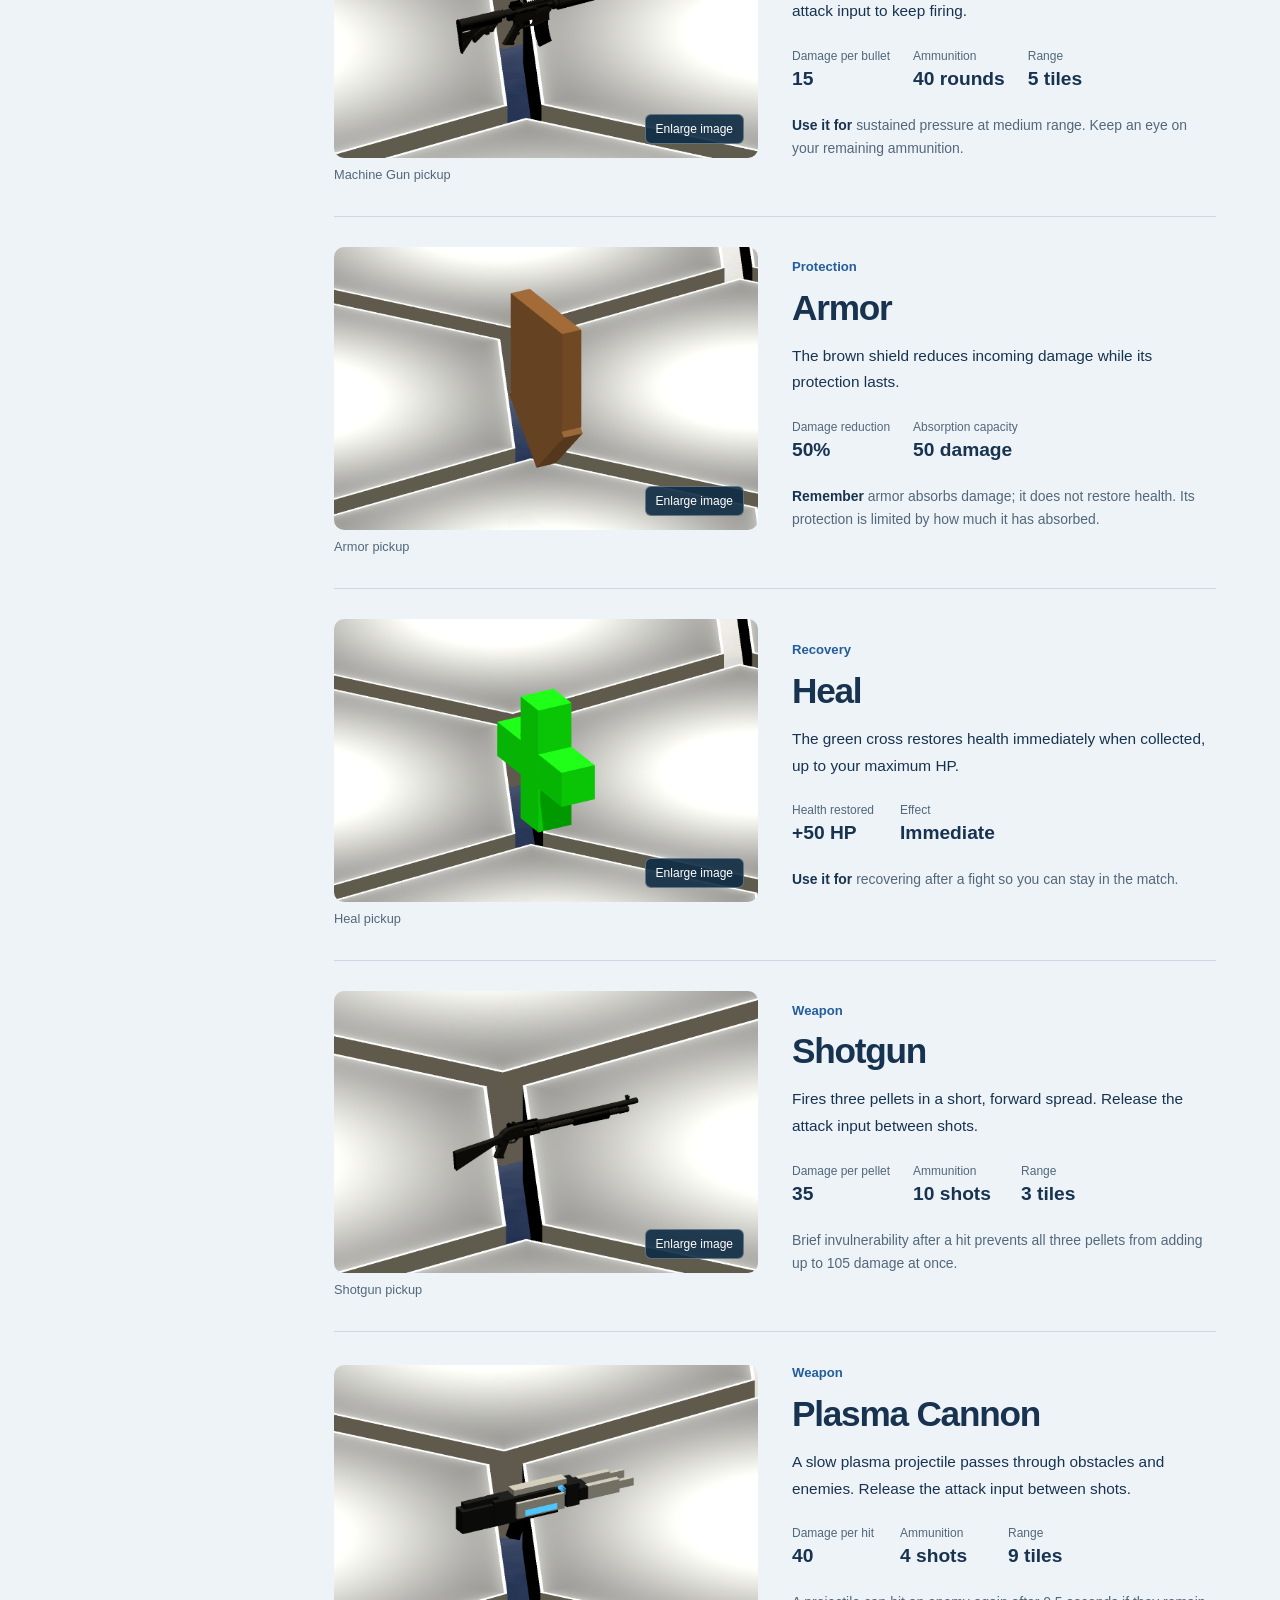
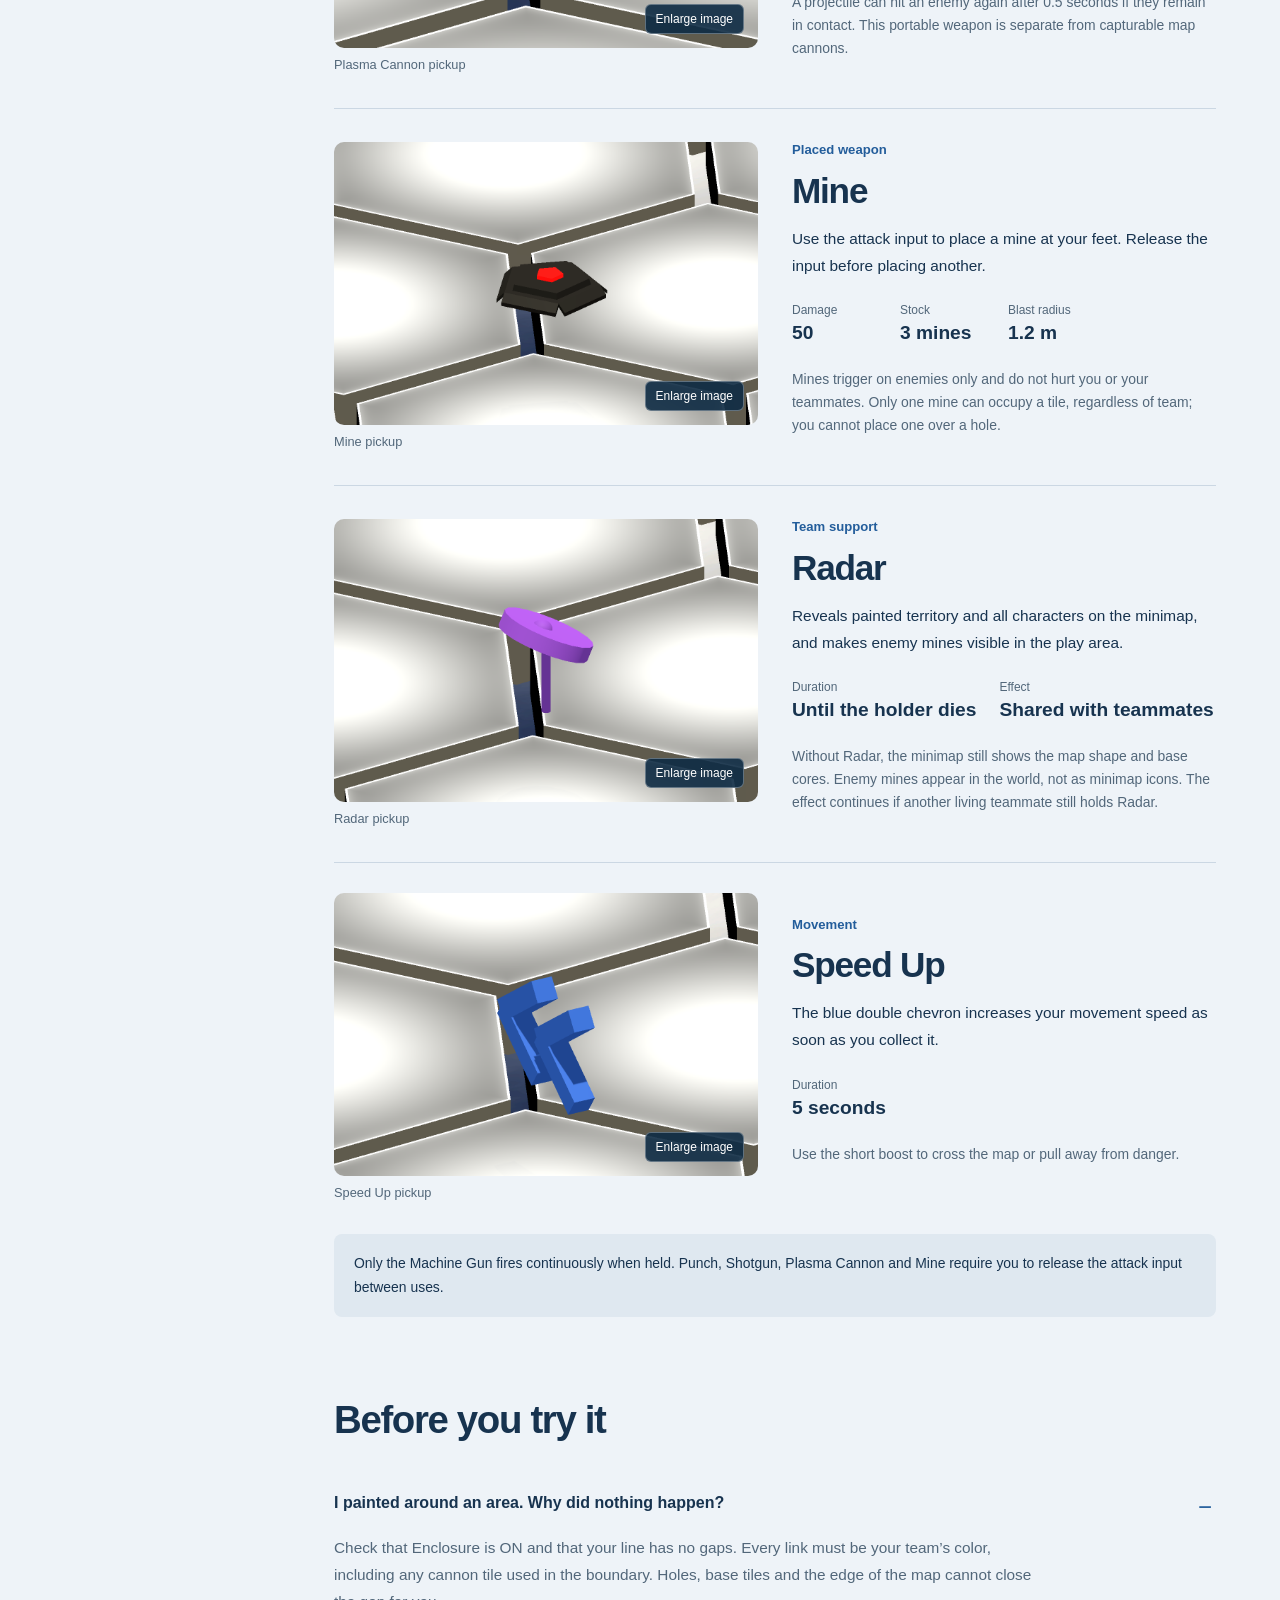
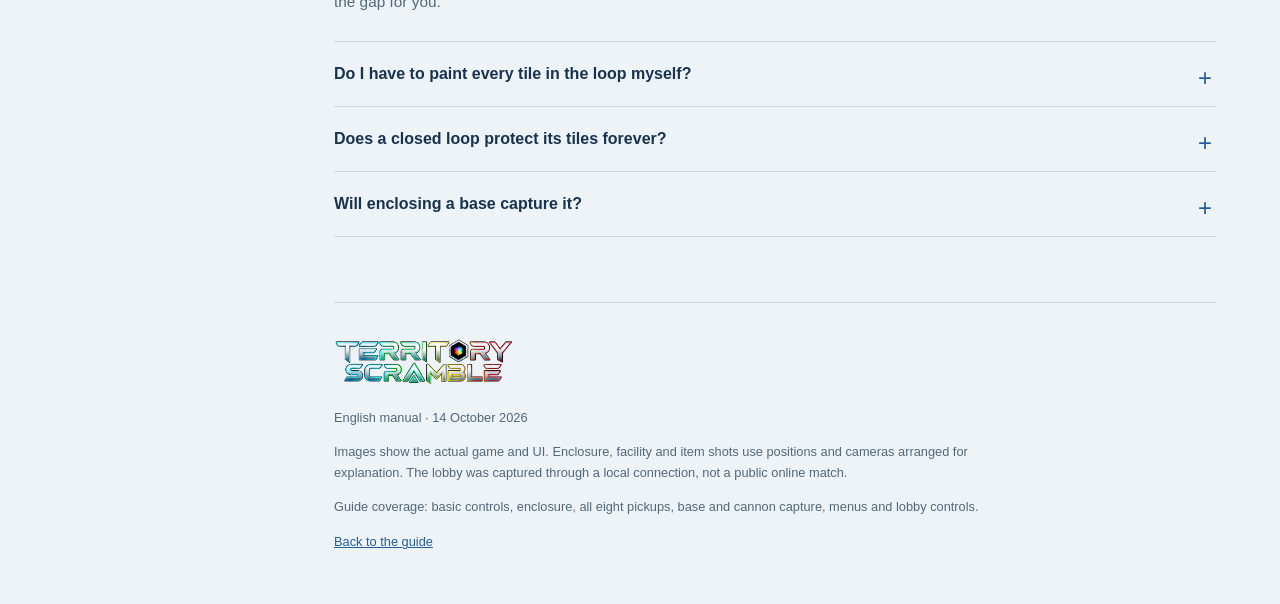
==== commit 5b80edd7: "style: publish updated title logo" ====
--- a/index.html
+++ b/index.html
@@ -13,7 +13,7 @@
 <body>
   <a class="skip-link" href="#main">Skip to the guide</a>
   <header class="site-header">
-    <a href="#" class="brand" aria-label="Territory Scramble guide home"><img src="assets/title-logo.png" width="1071" height="270" alt="Territory Scramble"></a>
+    <a href="#" class="brand" aria-label="Territory Scramble guide home"><img src="assets/title-logo.png" width="1280" height="321" alt="Territory Scramble"></a>
     <div class="edition"><span>Player guide</span><nav class="language-switch" aria-label="Language"><a href="index.html" lang="en" hreflang="en" aria-current="page">English</a><a href="ja.html" lang="ja" hreflang="ja">日本語</a></nav></div>
   </header>
   <div class="page-layout">
@@ -159,7 +159,7 @@
         <details><summary>Does a closed loop protect its tiles forever?</summary><div class="details-body"><p>No. Enclosure captures tiles when a new loop closes. Opponents can take the tiles back; an existing loop does not continuously repaint its interior.</p></div></details>
         <details><summary>Will enclosing a base capture it?</summary><div class="details-body"><p>No. Bases and cannons use their own capture rules. An enclosure only takes eligible floor tiles.</p></div></details>
       </section>
-      <footer class="page-footer"><img src="assets/title-logo.png" width="1071" height="270" alt="Territory Scramble"><p>English manual · 14 October 2026</p><p>Images show the actual game and UI. Enclosure, facility and item shots use positions and cameras arranged for explanation. The lobby was captured through a local connection, not a public online match.</p><p>Guide coverage: basic controls, enclosure, all eight pickups, base and cannon capture, menus and lobby controls.</p><a href="#menus">Back to the guide</a></footer>
+      <footer class="page-footer"><img src="assets/title-logo.png" width="1280" height="321" alt="Territory Scramble"><p>English manual · 14 October 2026</p><p>Images show the actual game and UI. Enclosure, facility and item shots use positions and cameras arranged for explanation. The lobby was captured through a local connection, not a public online match.</p><p>Guide coverage: basic controls, enclosure, all eight pickups, base and cannon capture, menus and lobby controls.</p><a href="#menus">Back to the guide</a></footer>
     </main>
   </div>
   <dialog id="image-viewer" aria-label="Enlarged game capture"><button type="button" class="close-viewer" autofocus>Close <span aria-hidden="true">×</span></button><img src="assets/enclosure-before.png" alt=""><p class="viewer-caption"></p></dialog>
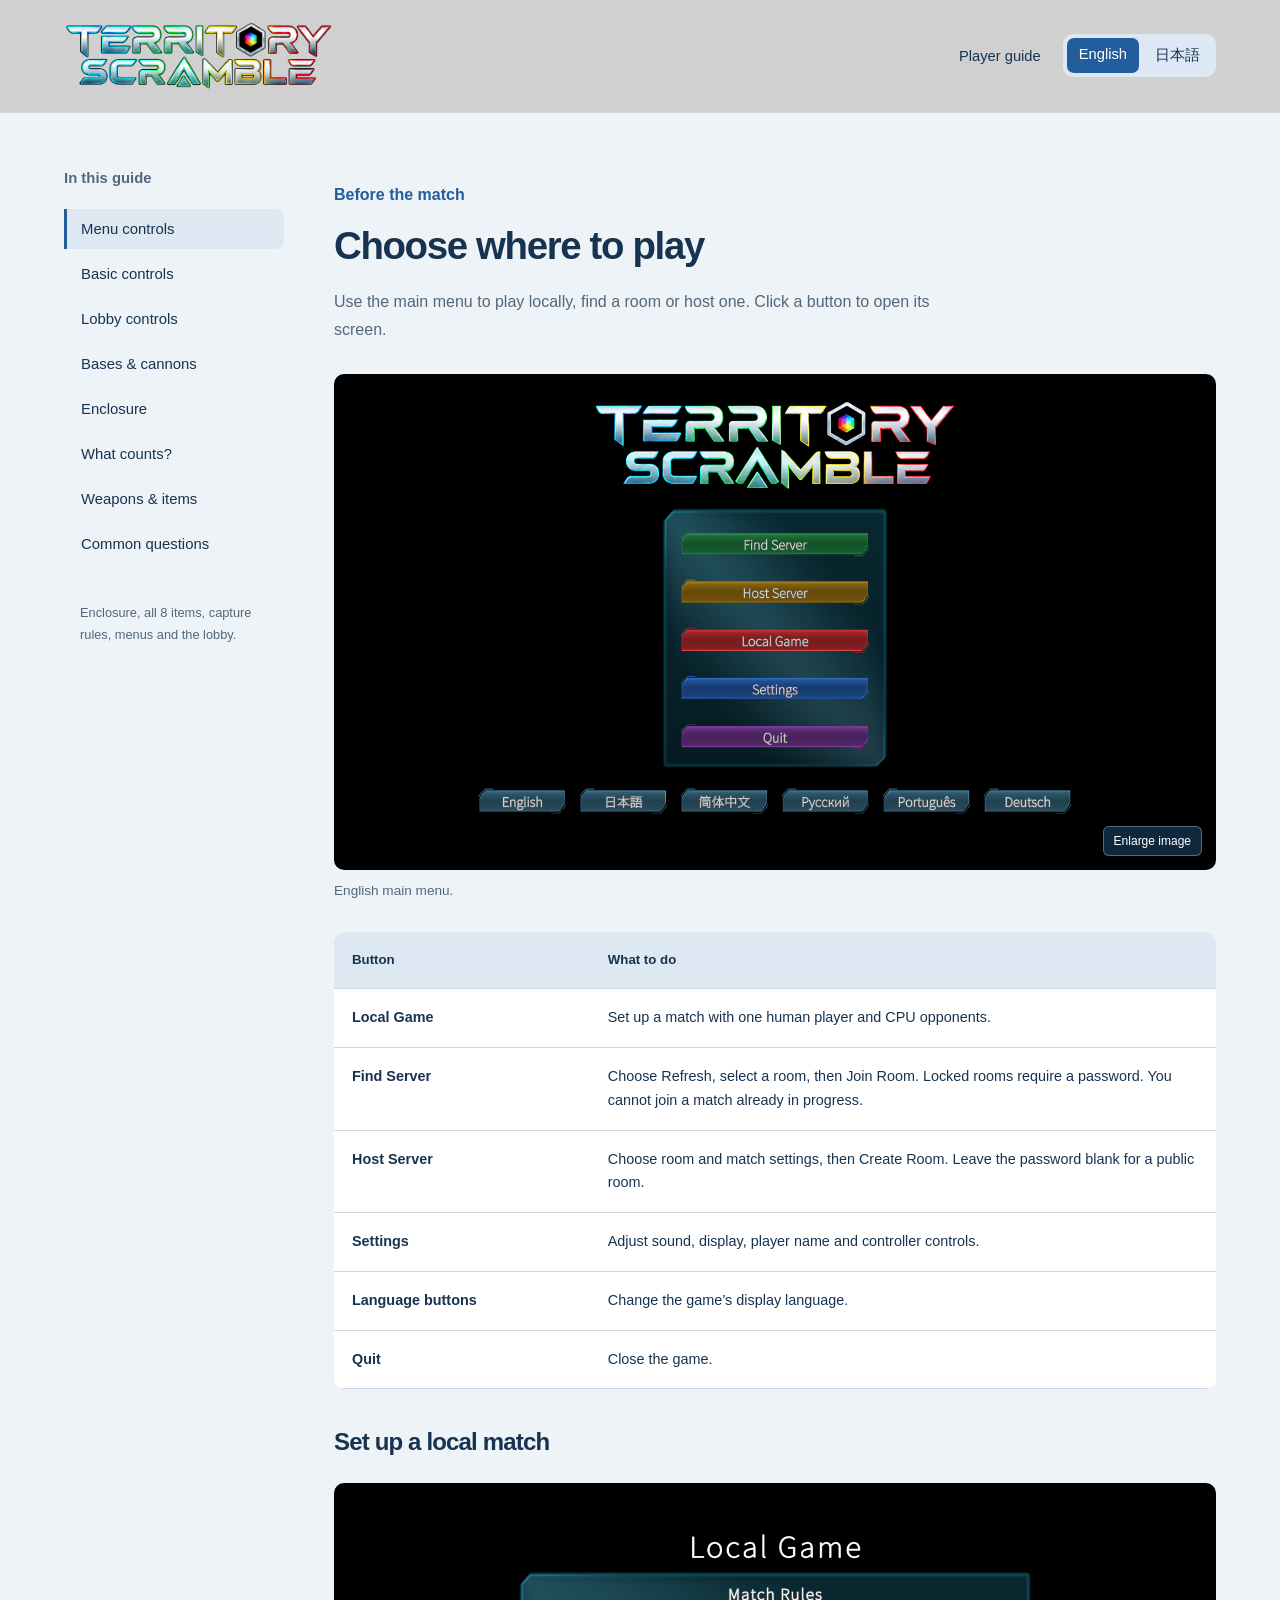
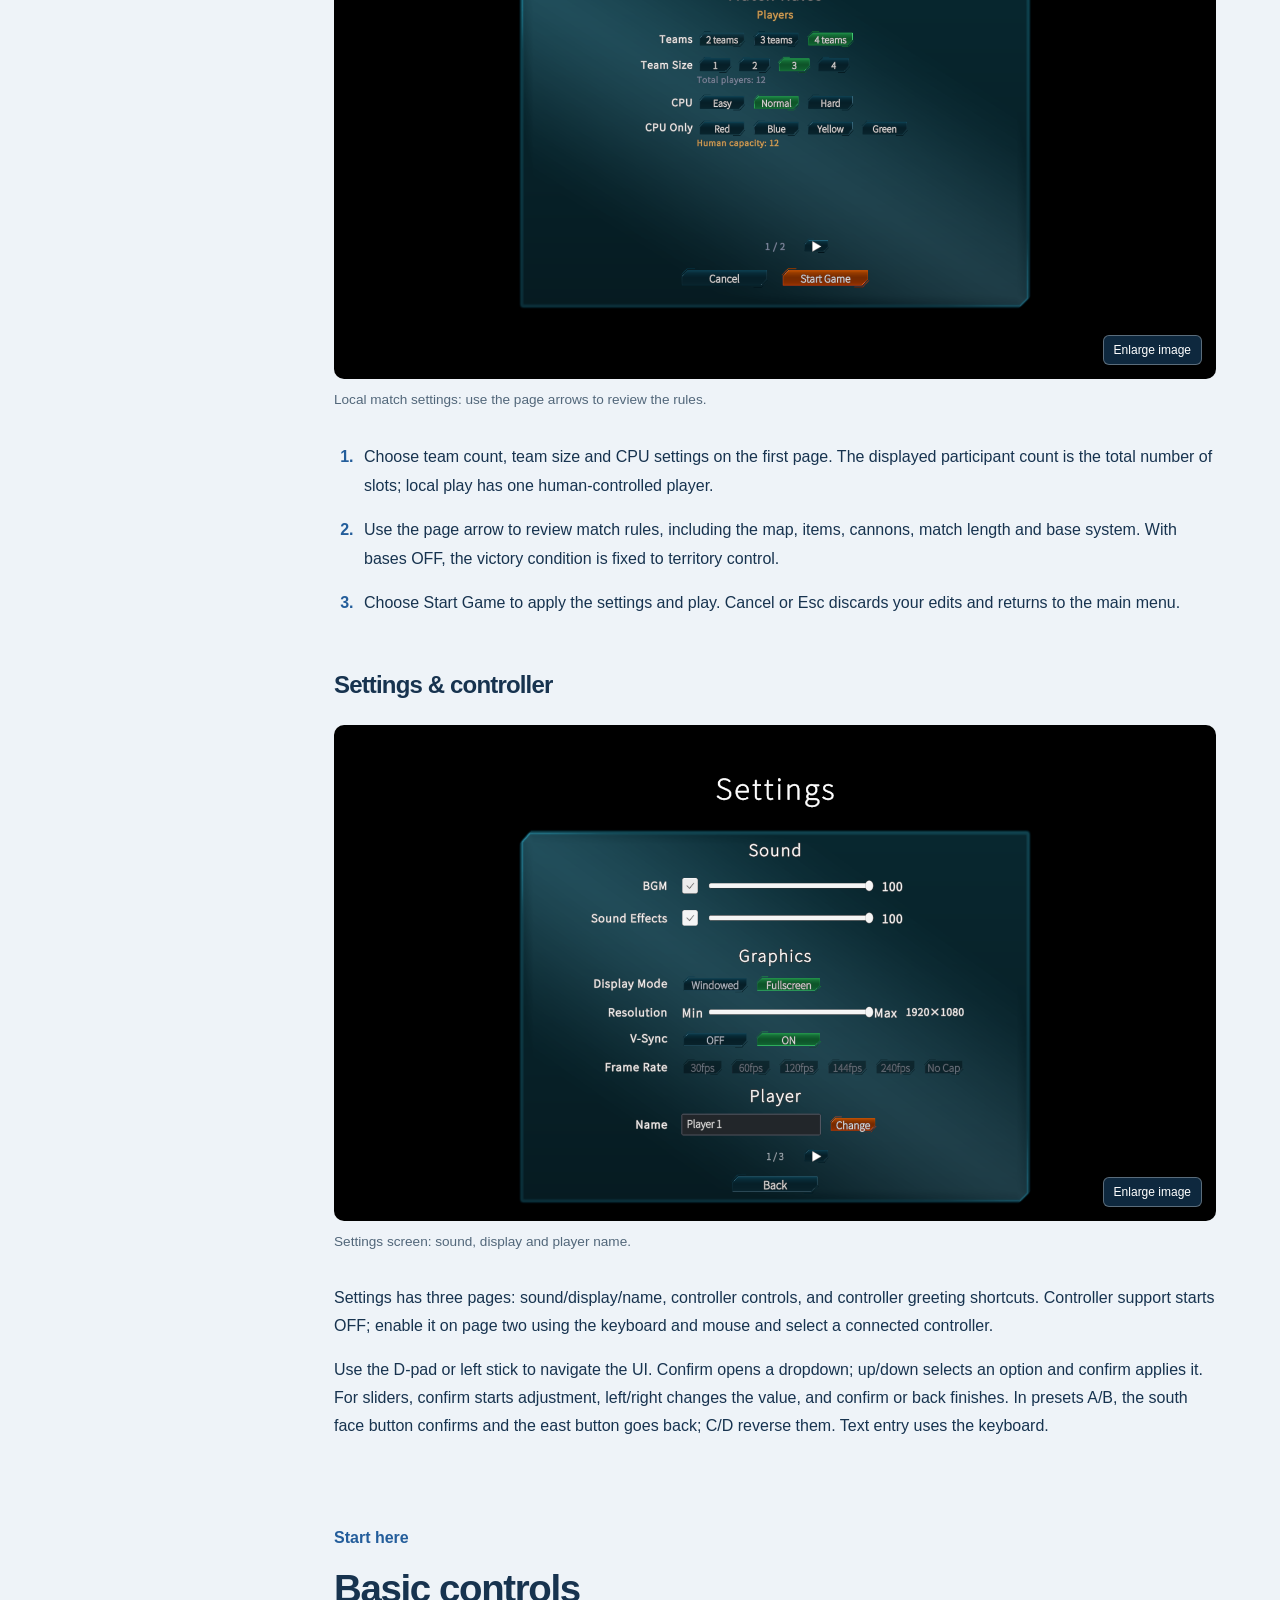
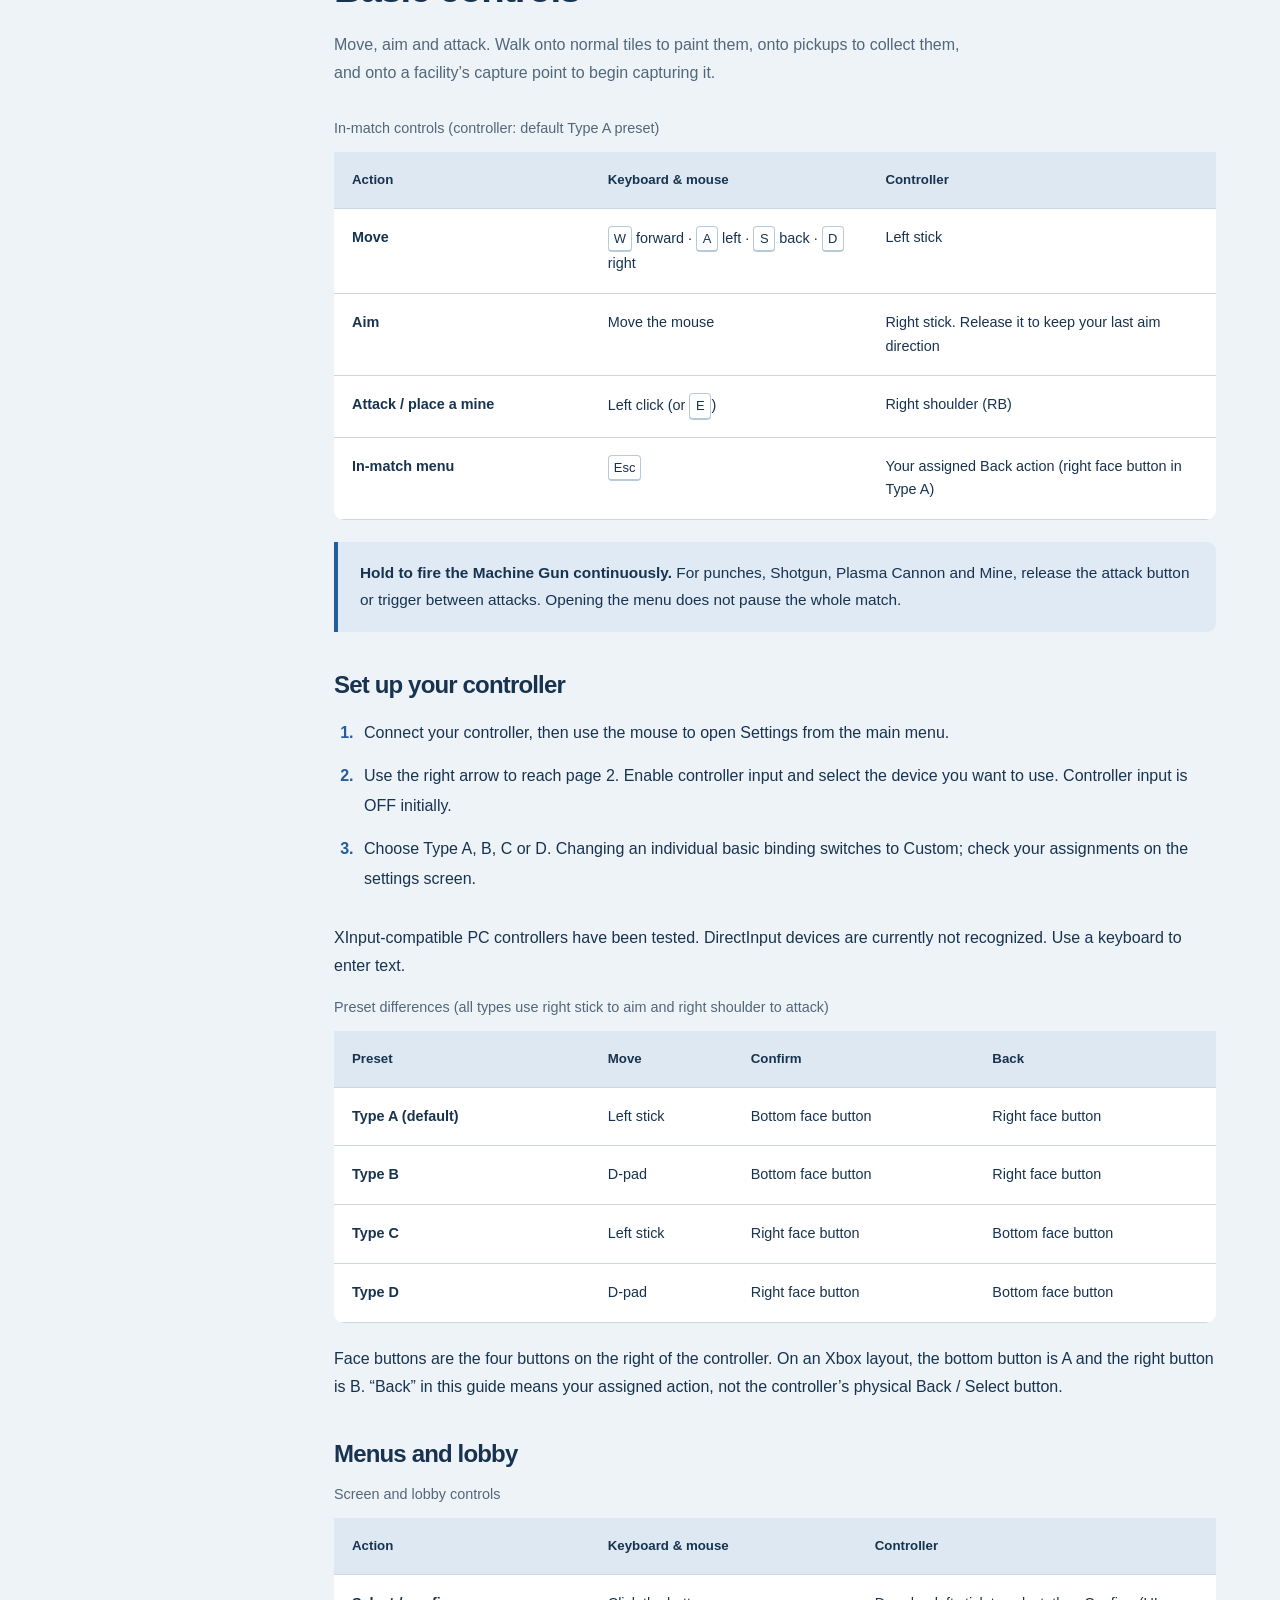
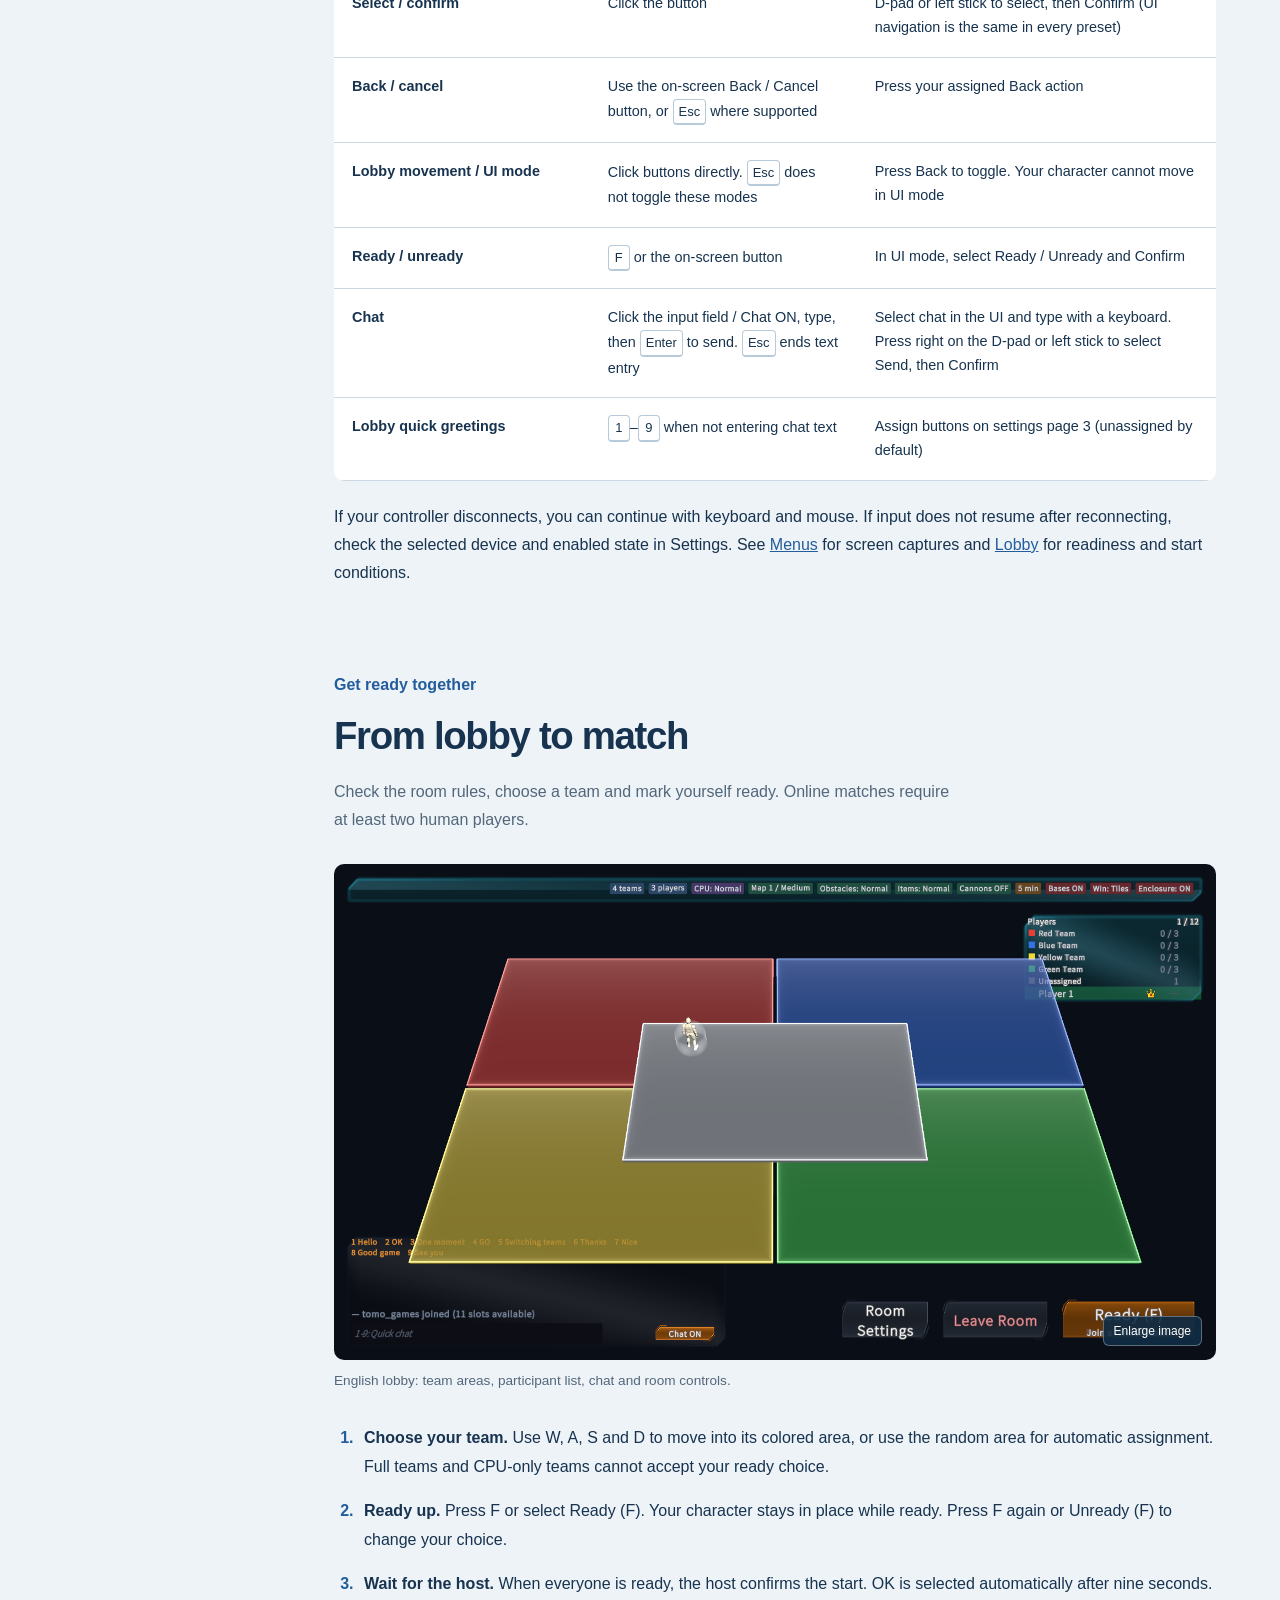
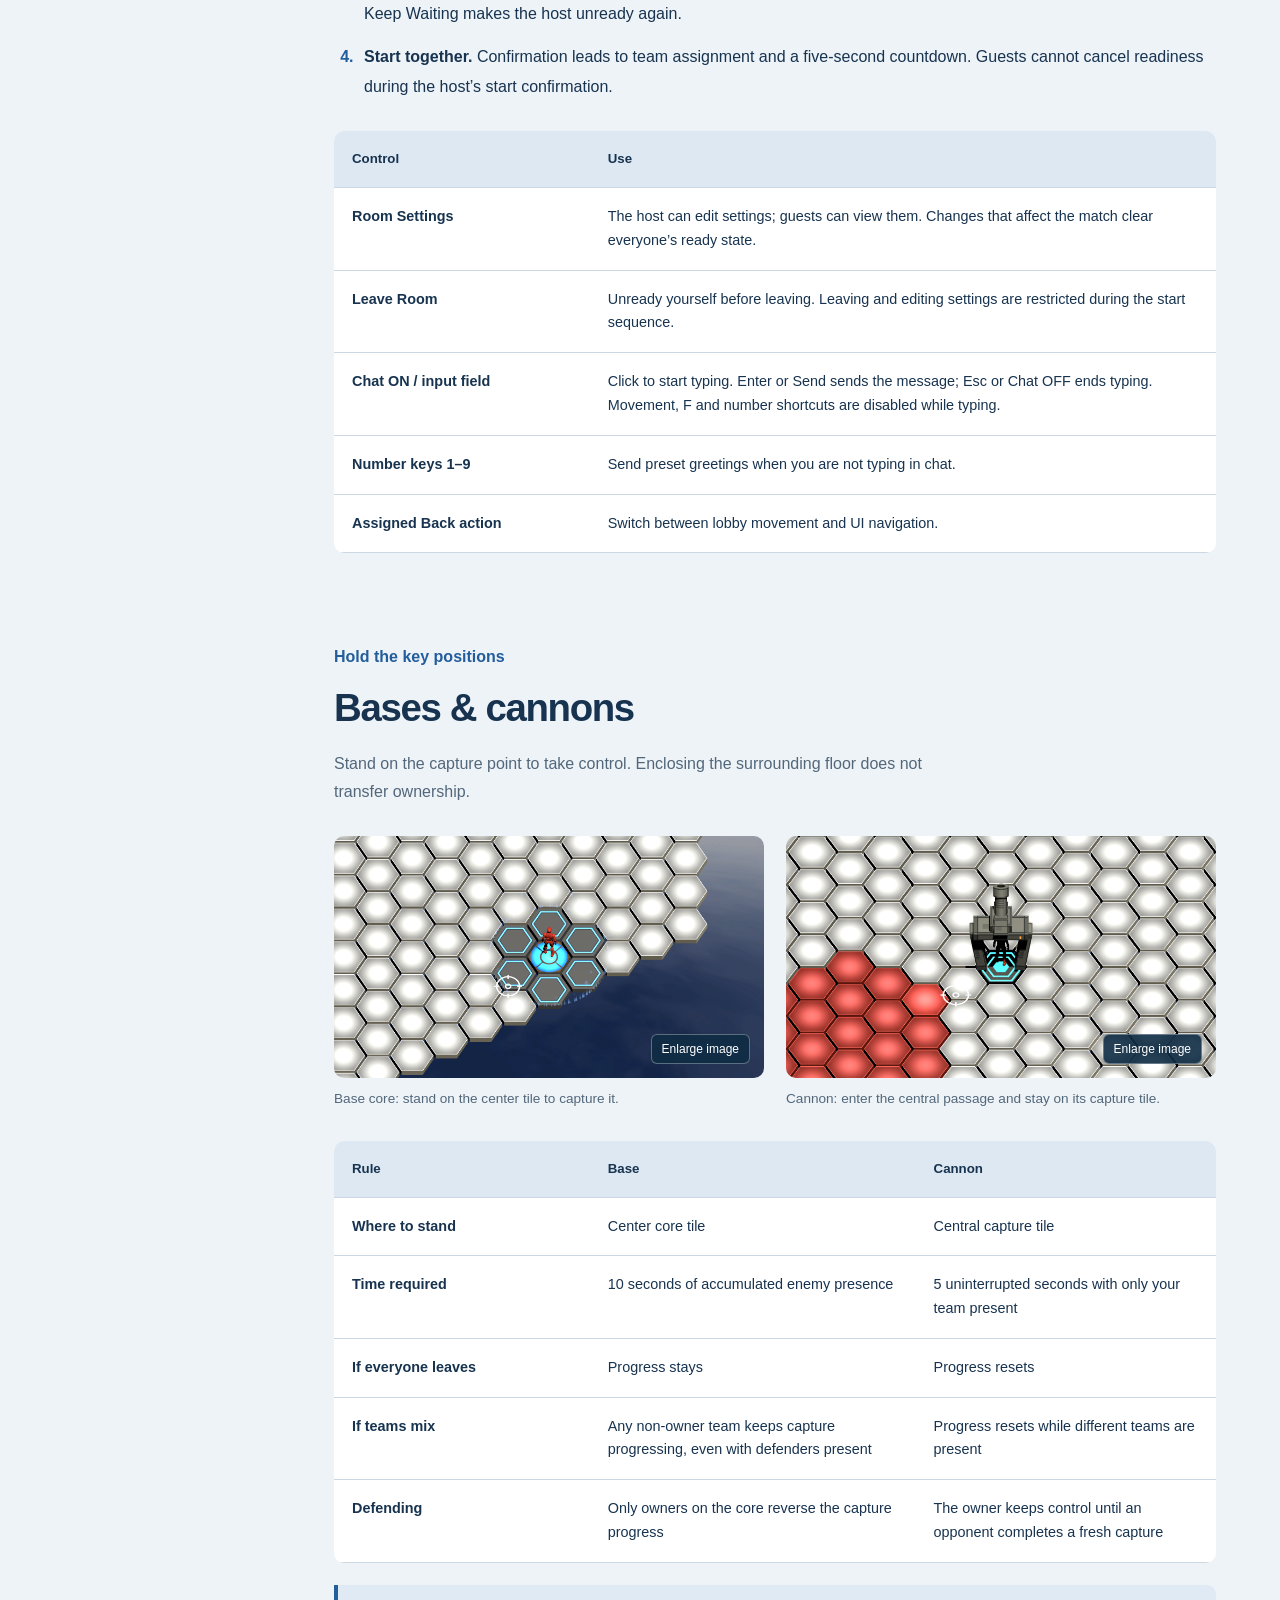
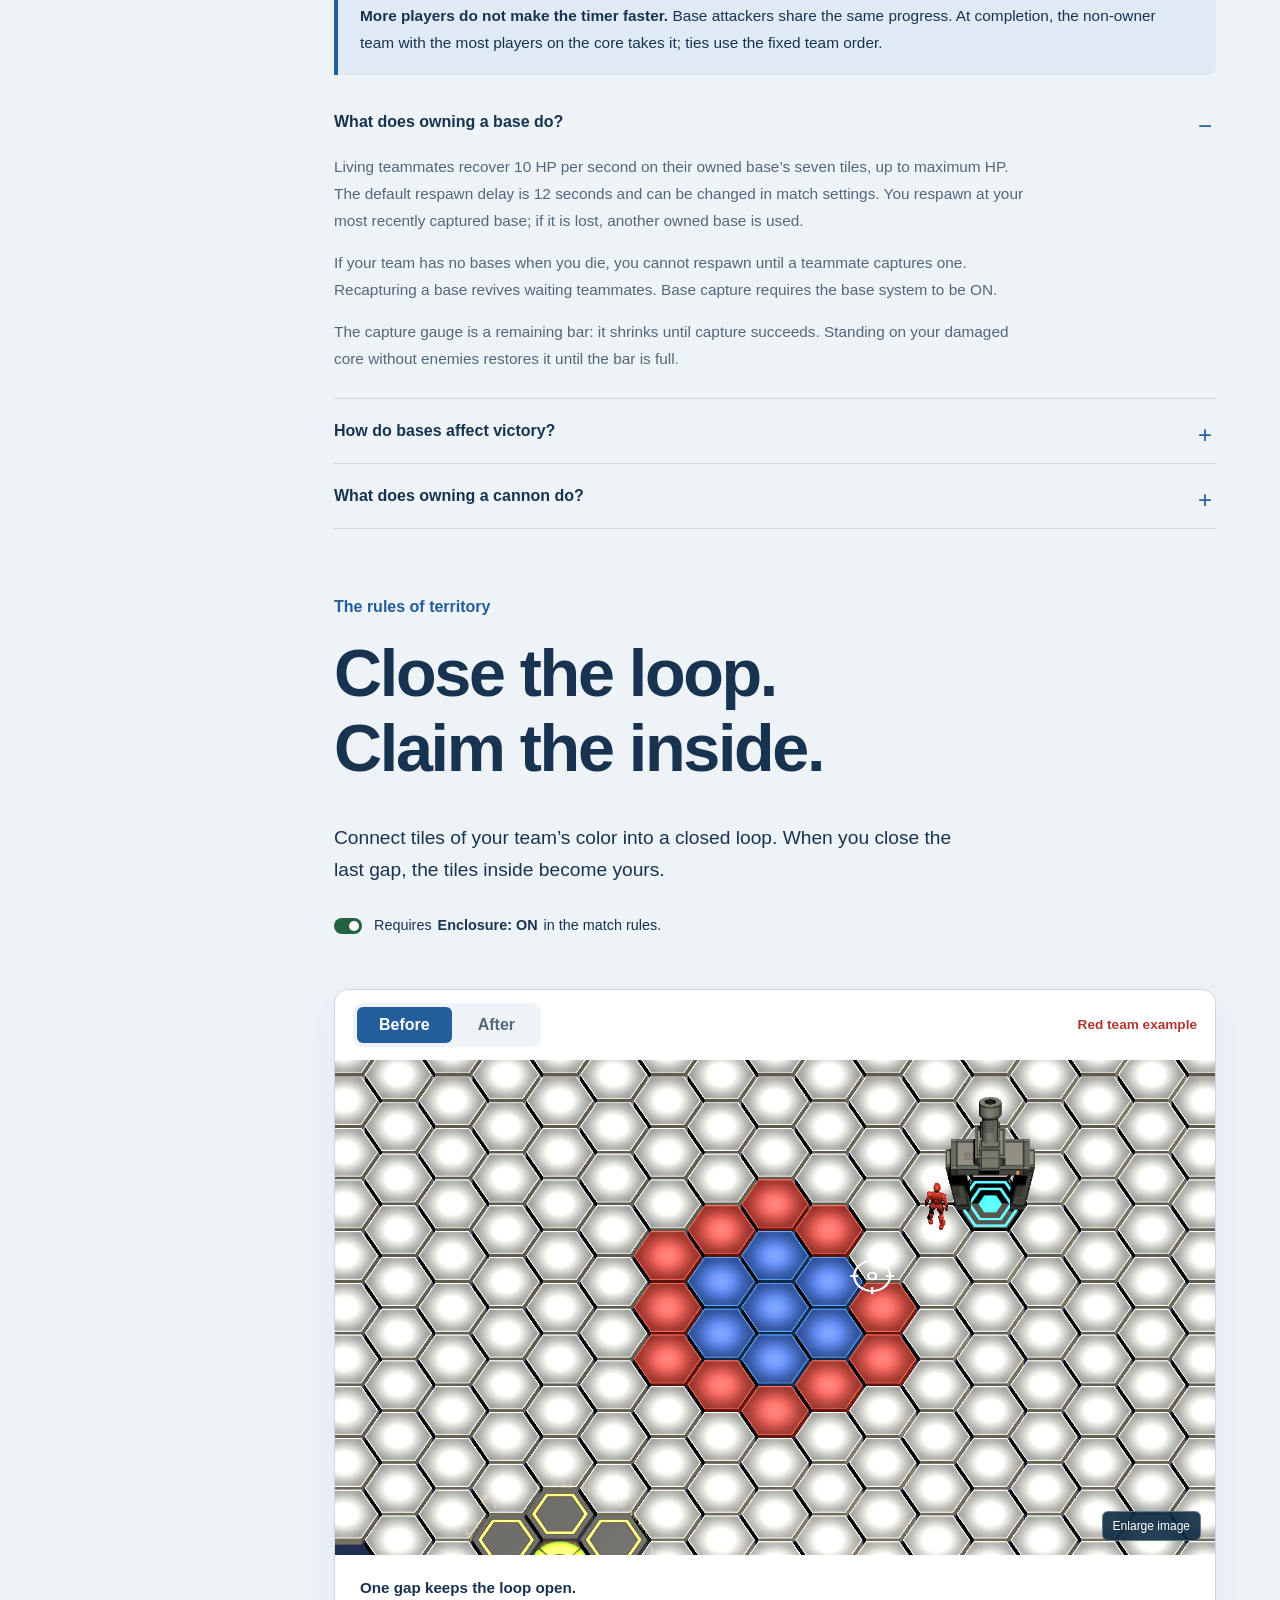
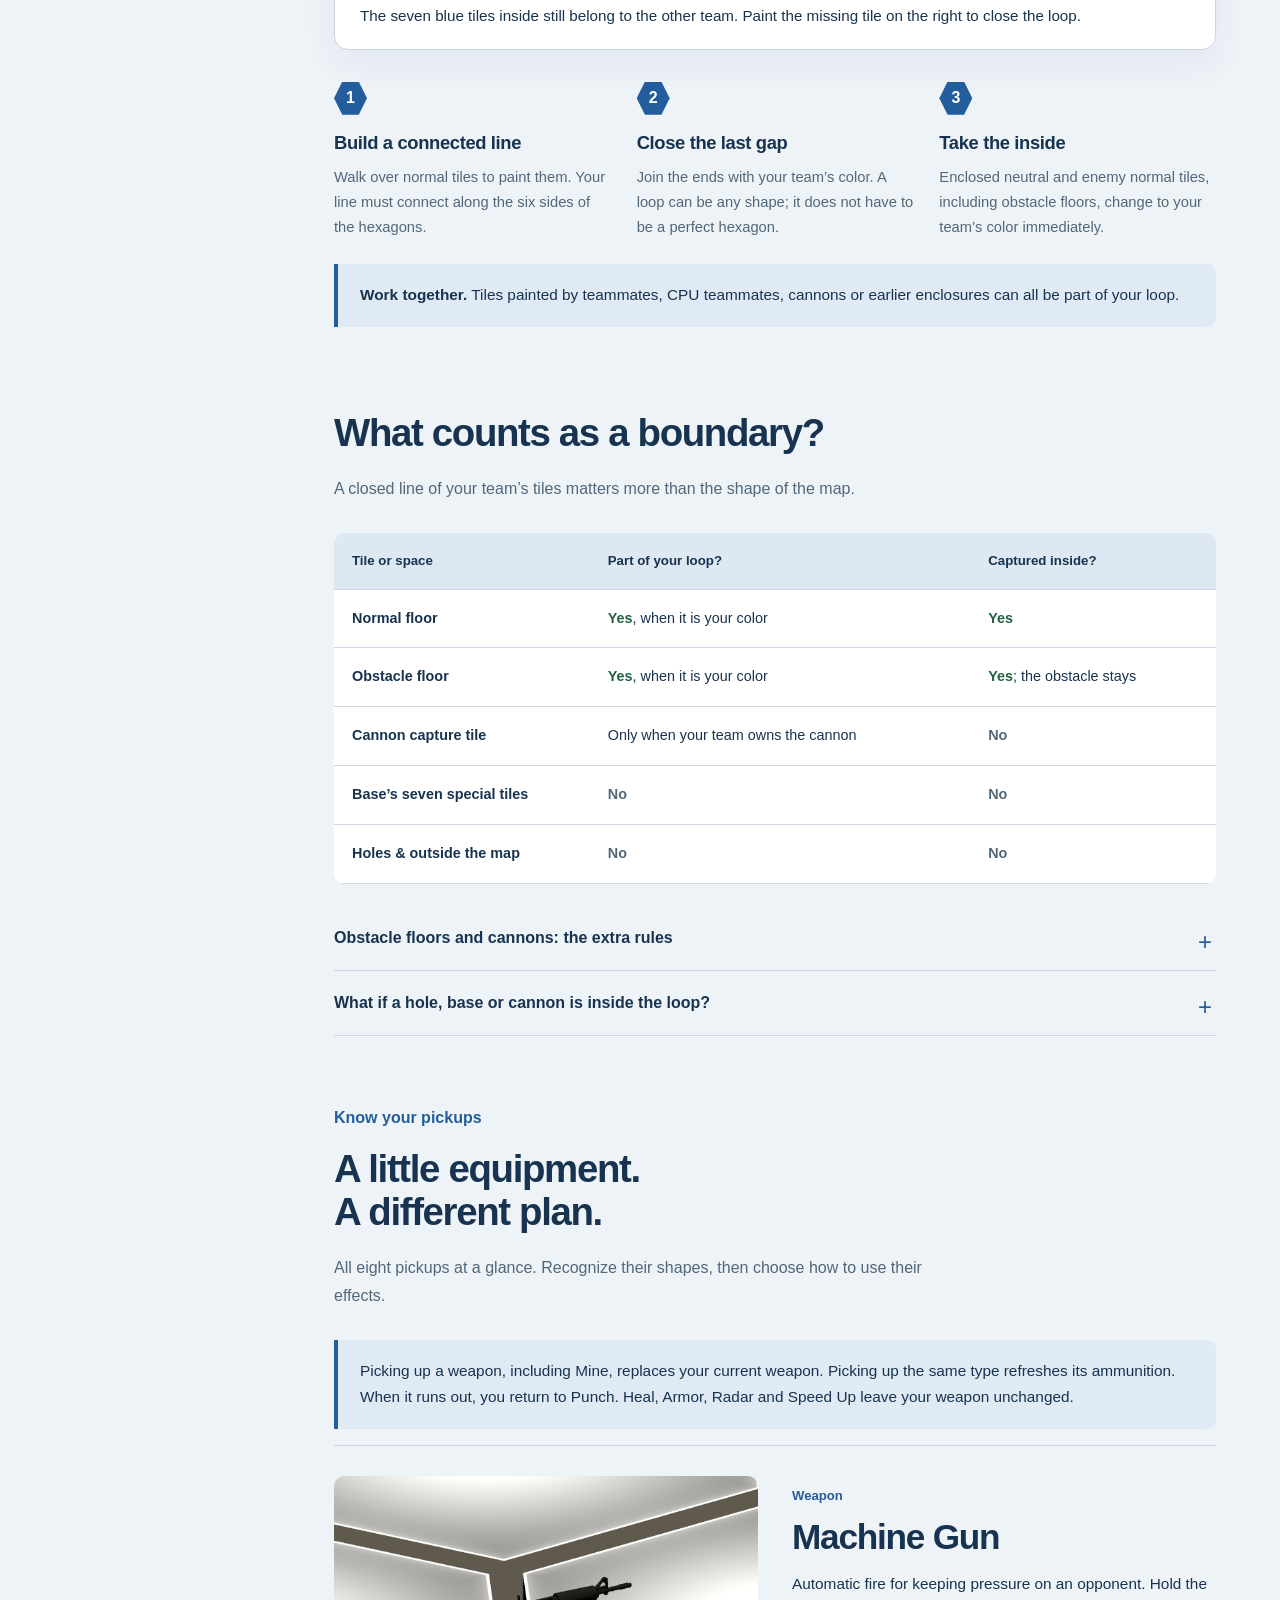
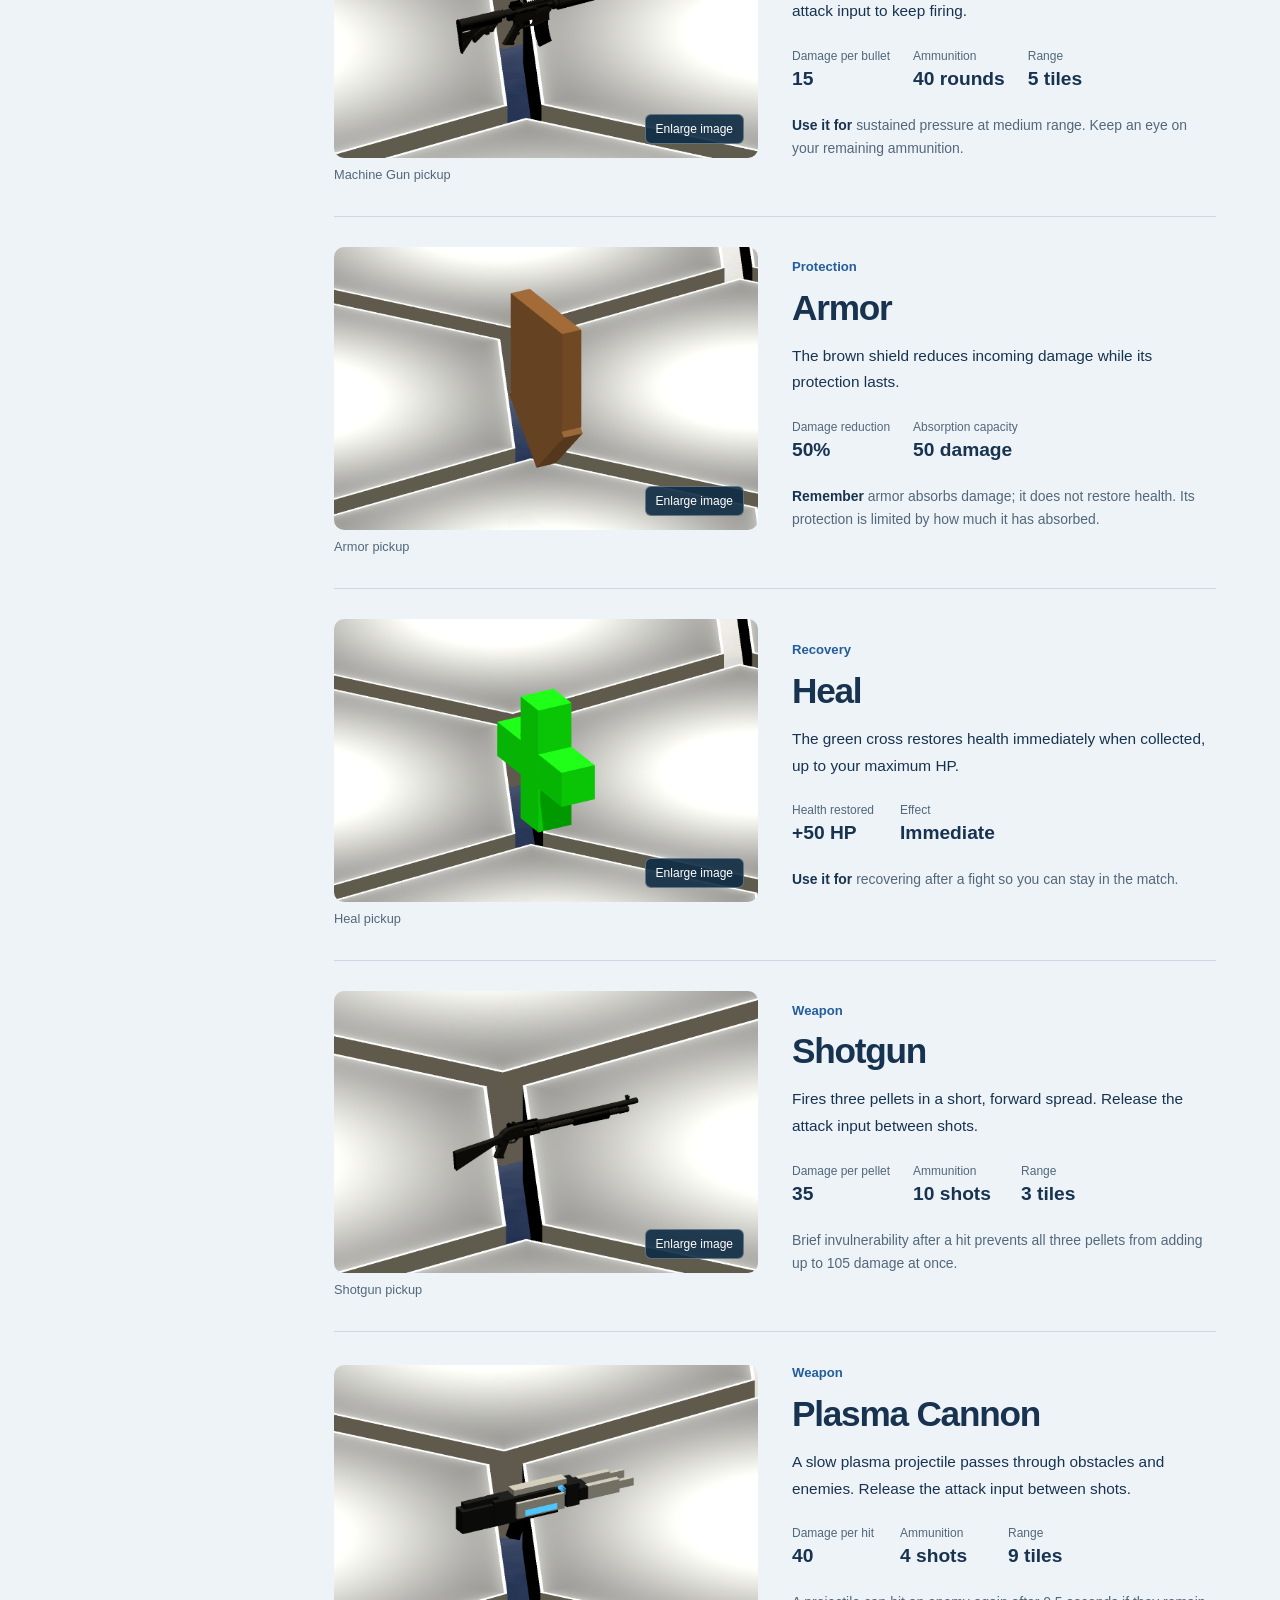
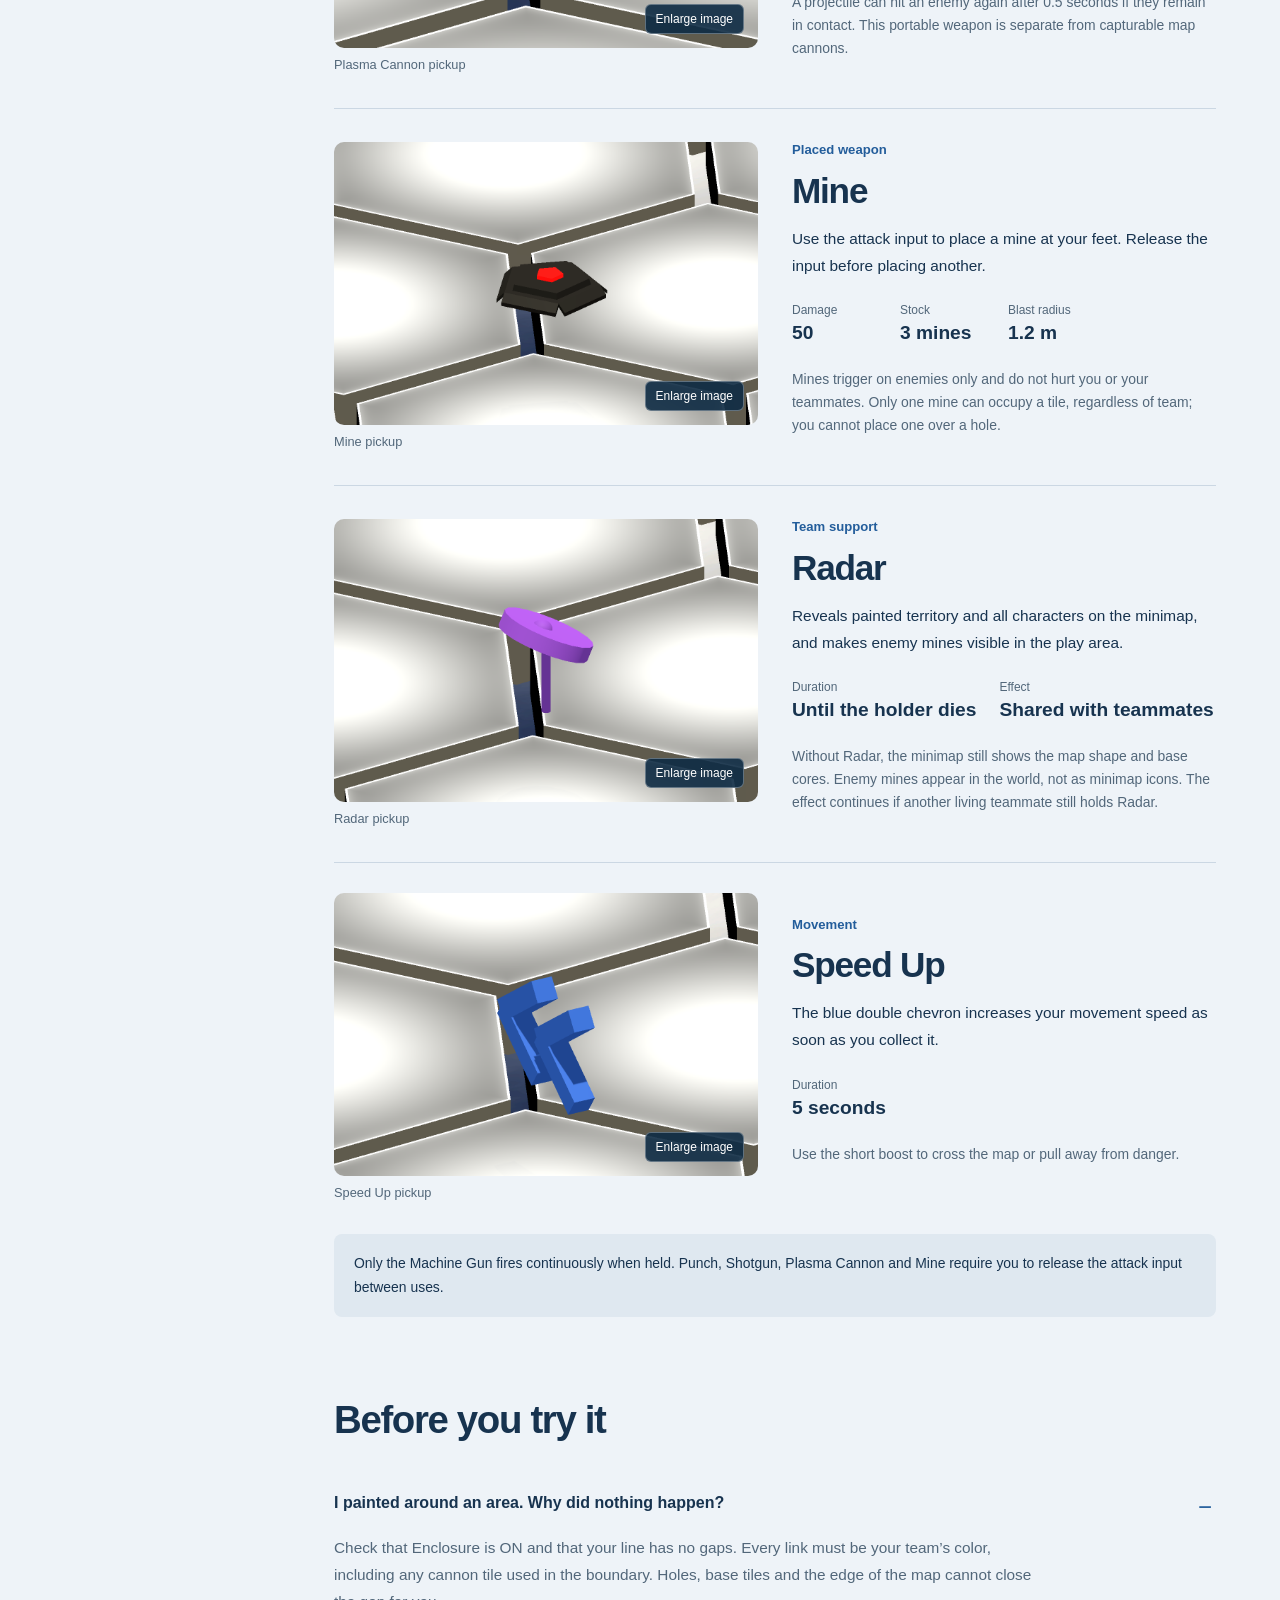
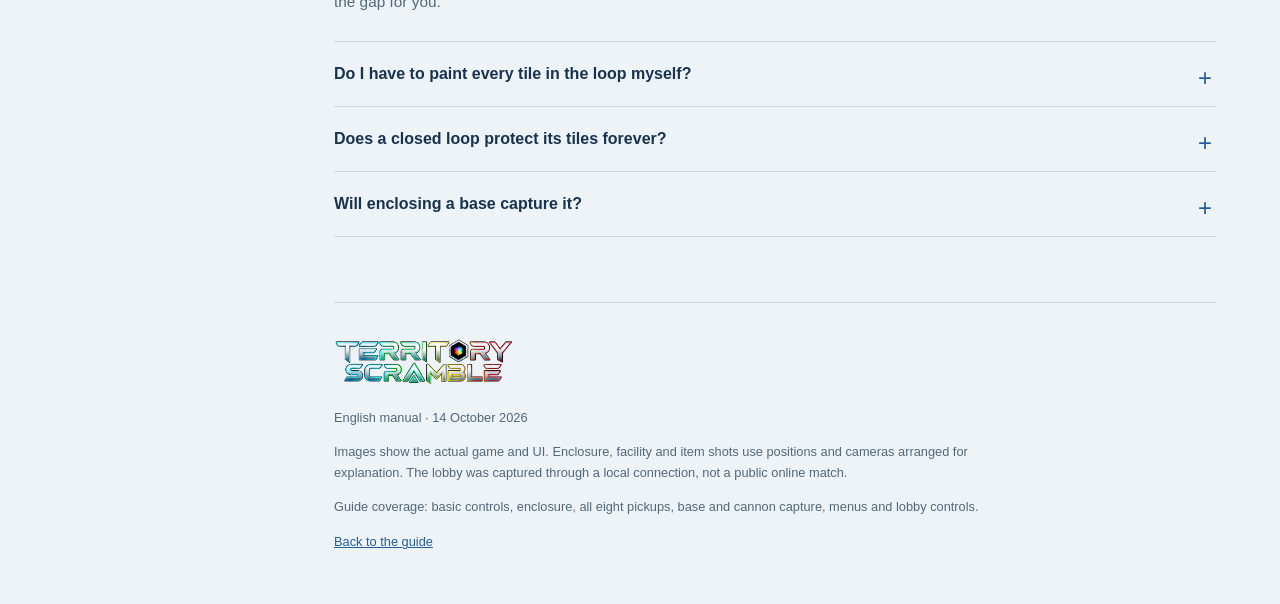
==== commit 17130a5c: "docs: update attack button to right shoulder" ====
--- a/index.html
+++ b/index.html
@@ -48,7 +48,7 @@
           <tbody>
             <tr><th scope="row">Move</th><td><kbd>W</kbd> forward · <kbd>A</kbd> left · <kbd>S</kbd> back · <kbd>D</kbd> right</td><td>Left stick</td></tr>
             <tr><th scope="row">Aim</th><td>Move the mouse</td><td>Right stick. Release it to keep your last aim direction</td></tr>
-            <tr><th scope="row">Attack / place a mine</th><td>Left click (or <kbd>E</kbd>)</td><td>Right trigger (RT)</td></tr>
+            <tr><th scope="row">Attack / place a mine</th><td>Left click (or <kbd>E</kbd>)</td><td>Right shoulder (RB)</td></tr>
             <tr><th scope="row">In-match menu</th><td><kbd>Esc</kbd></td><td>Your assigned Back action (right face button in Type A)</td></tr>
           </tbody>
         </table></div>
@@ -57,7 +57,7 @@
         <ol class="instruction-list"><li>Connect your controller, then use the mouse to open Settings from the main menu.</li><li>Use the right arrow to reach page 2. Enable controller input and select the device you want to use. Controller input is OFF initially.</li><li>Choose Type A, B, C or D. Changing an individual basic binding switches to Custom; check your assignments on the settings screen.</li></ol>
         <p>XInput-compatible PC controllers have been tested. DirectInput devices are currently not recognized. Use a keyboard to enter text.</p>
         <div class="rule-table-wrap"><table class="rule-table">
-          <caption>Preset differences (all types use right stick to aim and right trigger to attack)</caption>
+          <caption>Preset differences (all types use right stick to aim and right shoulder to attack)</caption>
           <thead><tr><th scope="col">Preset</th><th scope="col">Move</th><th scope="col">Confirm</th><th scope="col">Back</th></tr></thead>
           <tbody><tr><th scope="row">Type A (default)</th><td>Left stick</td><td>Bottom face button</td><td>Right face button</td></tr><tr><th scope="row">Type B</th><td>D-pad</td><td>Bottom face button</td><td>Right face button</td></tr><tr><th scope="row">Type C</th><td>Left stick</td><td>Right face button</td><td>Bottom face button</td></tr><tr><th scope="row">Type D</th><td>D-pad</td><td>Right face button</td><td>Bottom face button</td></tr></tbody>
         </table></div>
--- a/styles.css
+++ b/styles.css
@@ -19,4 +19,4 @@
 .guide-capture{margin:24px 0 30px}.guide-capture figcaption{font-size:.85rem;color:var(--muted);line-height:1.65;padding-top:10px}.capture-pair{display:grid;grid-template-columns:1fr 1fr;gap:22px}.capture-pair .guide-capture{margin-top:0}.guide-subheading{font-size:1.5rem;margin-top:36px;line-height:1.4}.instruction-list{padding-left:1.5em;line-height:1.85}.instruction-list li{padding:0 0 14px 6px}.instruction-list li::marker{color:var(--blue);font-weight:700}@media(max-width:760px){.capture-pair{grid-template-columns:1fr;gap:0}.guide-subheading{font-size:1.3rem}}
 
 #controls kbd{display:inline-block;min-width:1.7em;padding:1px 5px;border:1px solid #b7cada;border-bottom-width:2px;border-radius:4px;background:#fff;font:inherit;font-size:.9em;text-align:center;white-space:nowrap}#controls caption{text-align:left;padding:0 0 12px;color:var(--muted);line-height:1.6}
-.site-header{background:#b0b0b0}
+.site-header{background:#d0d0d0}
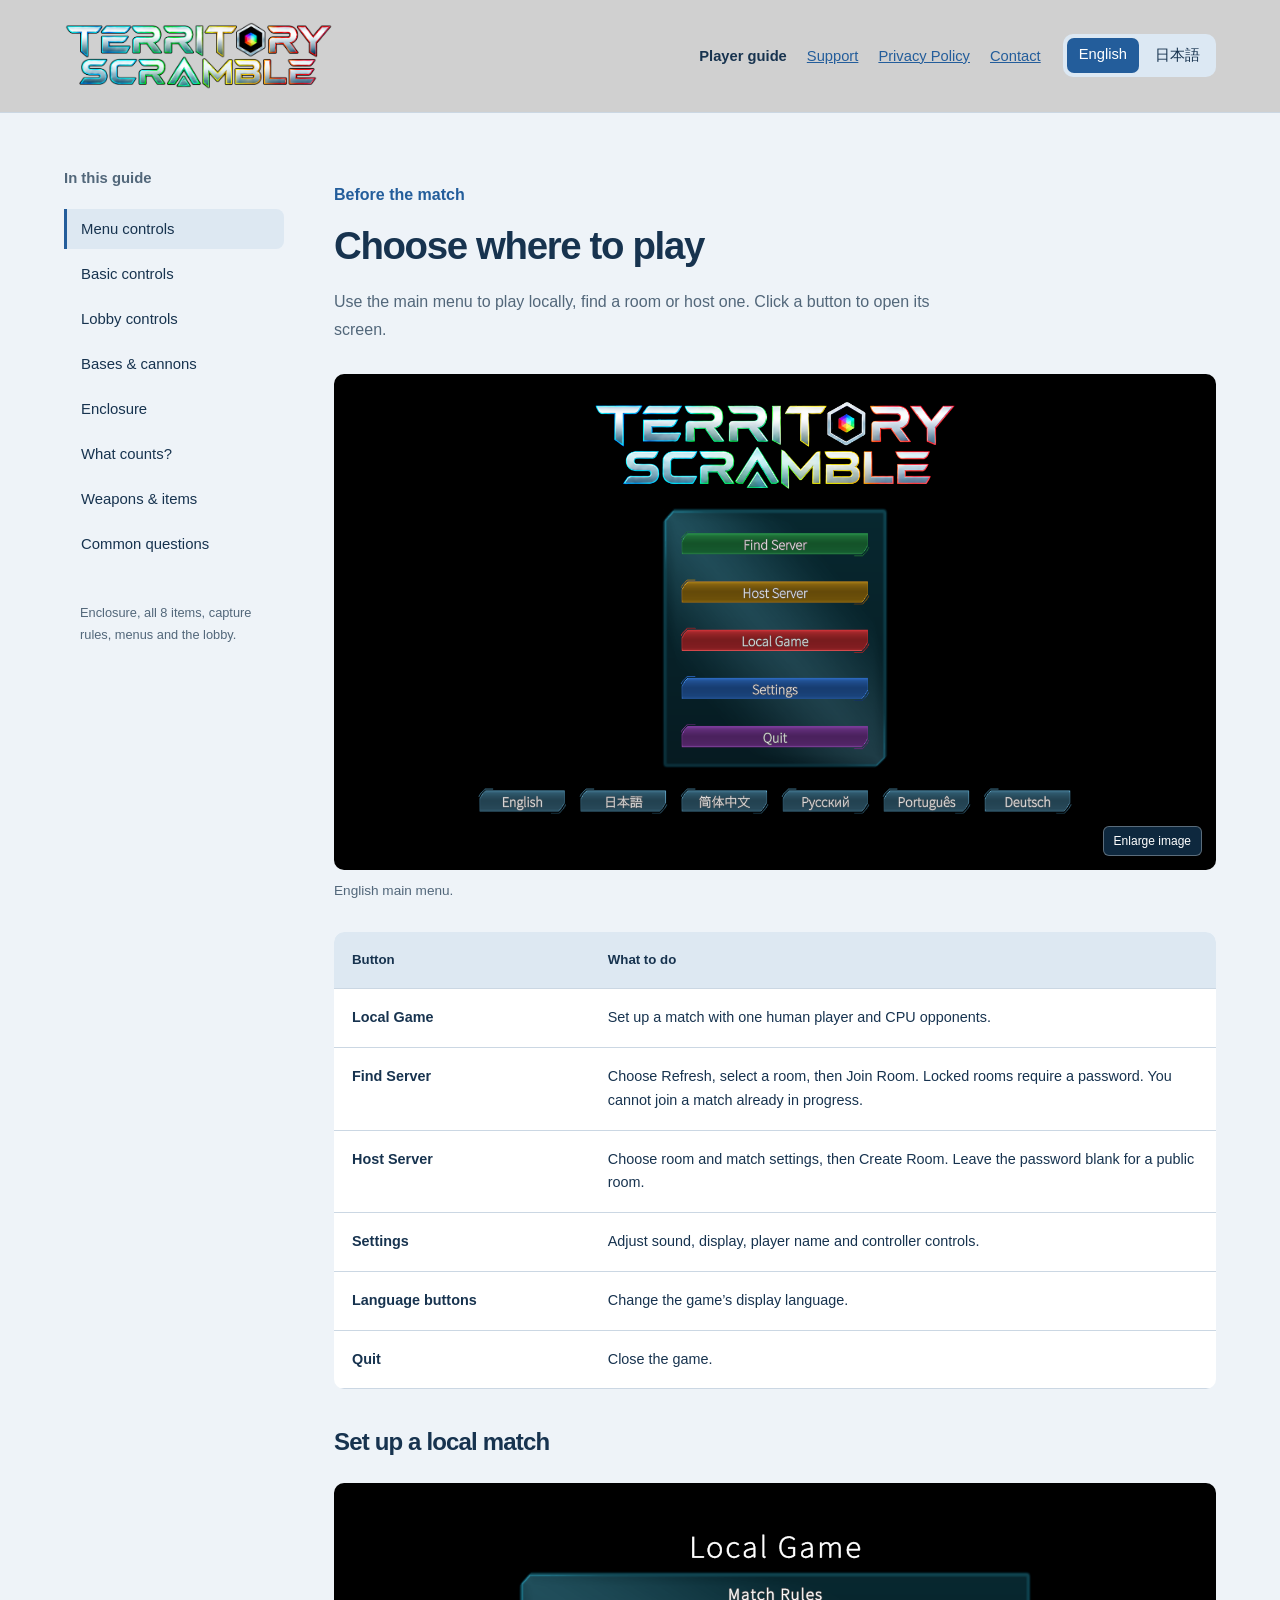
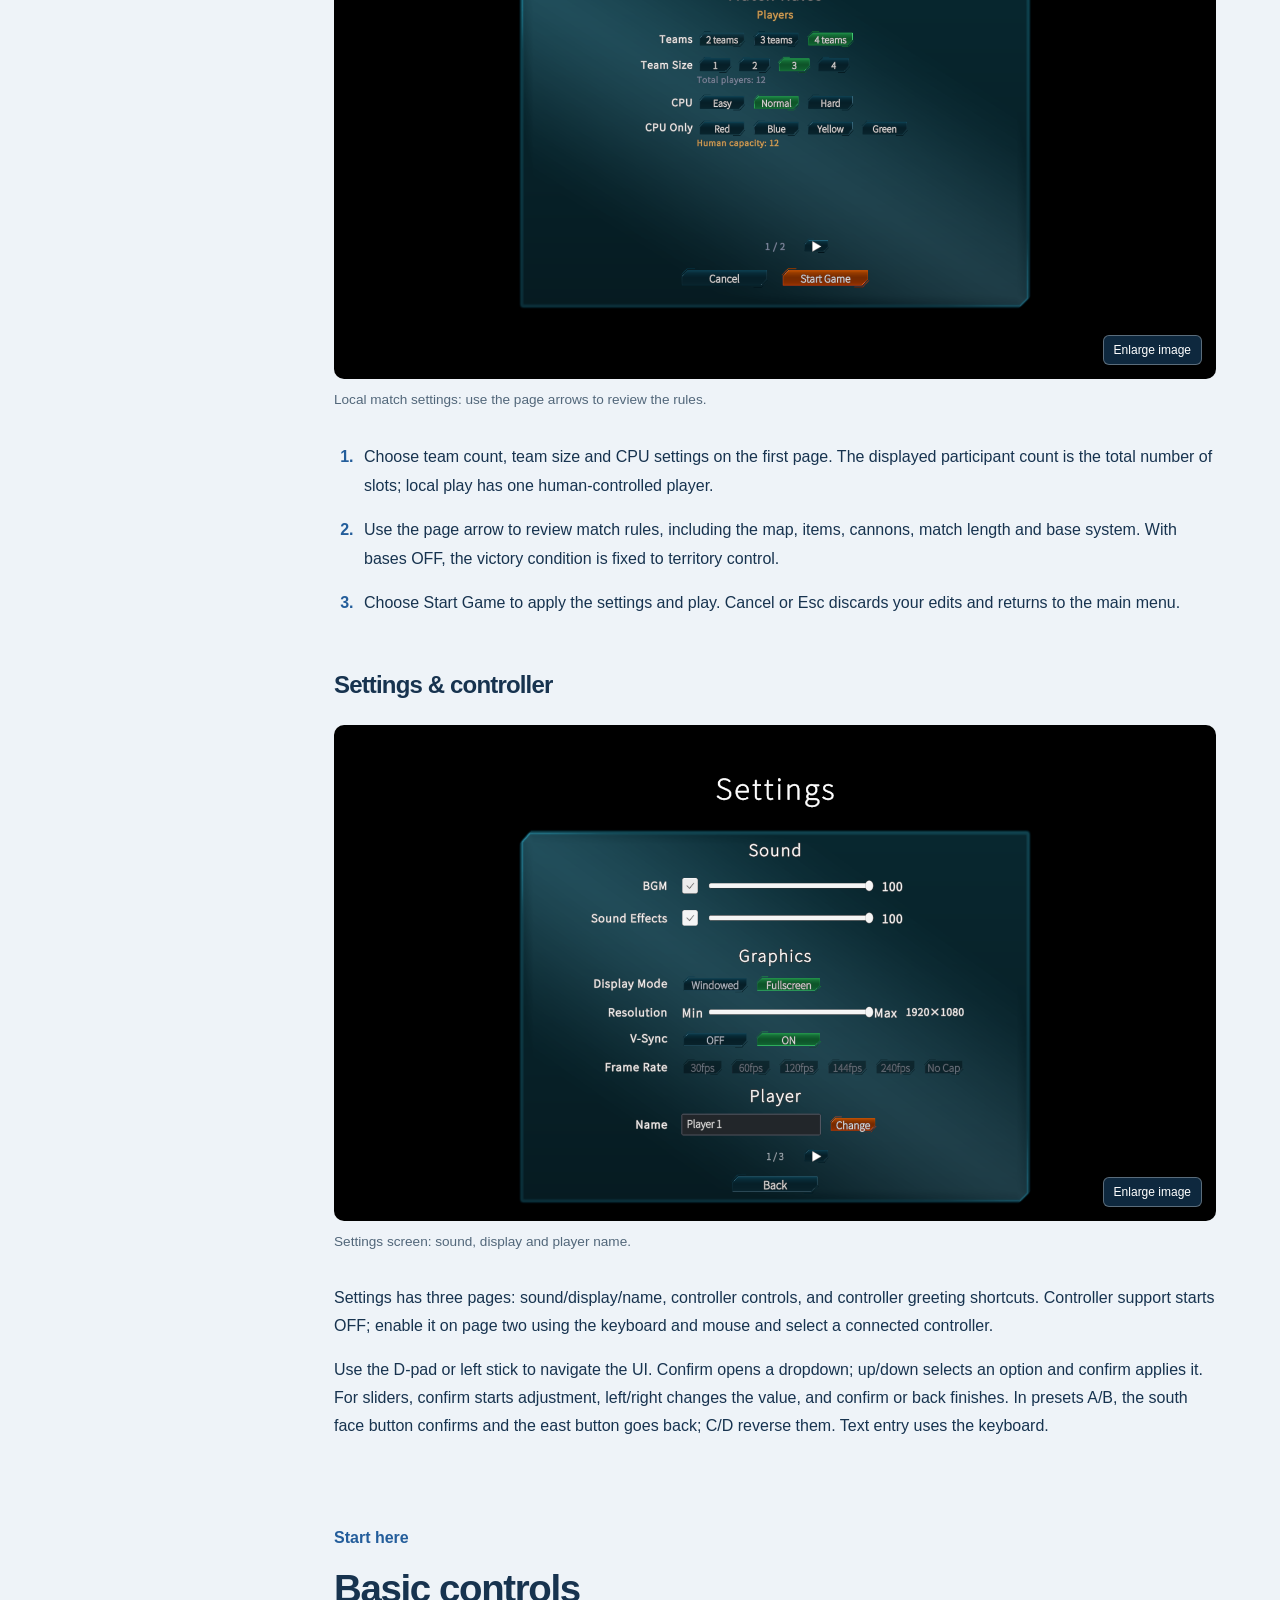
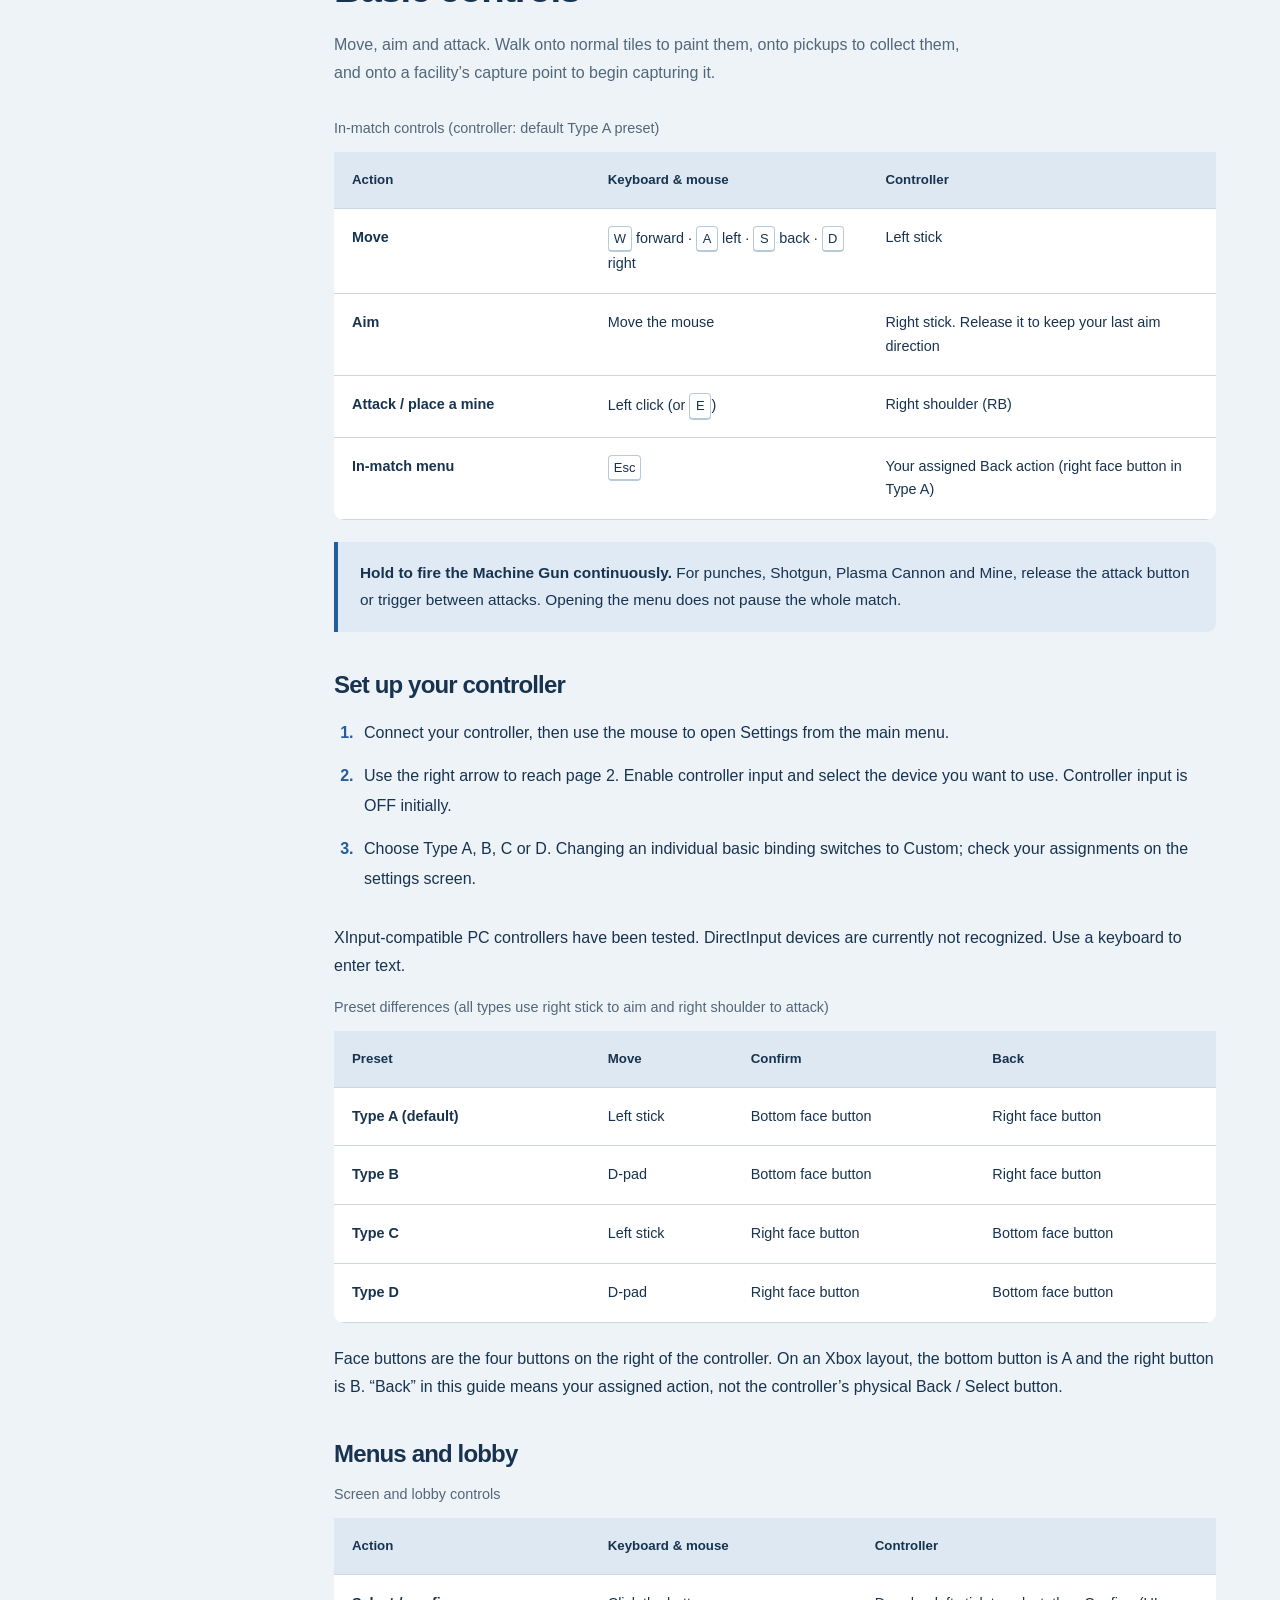
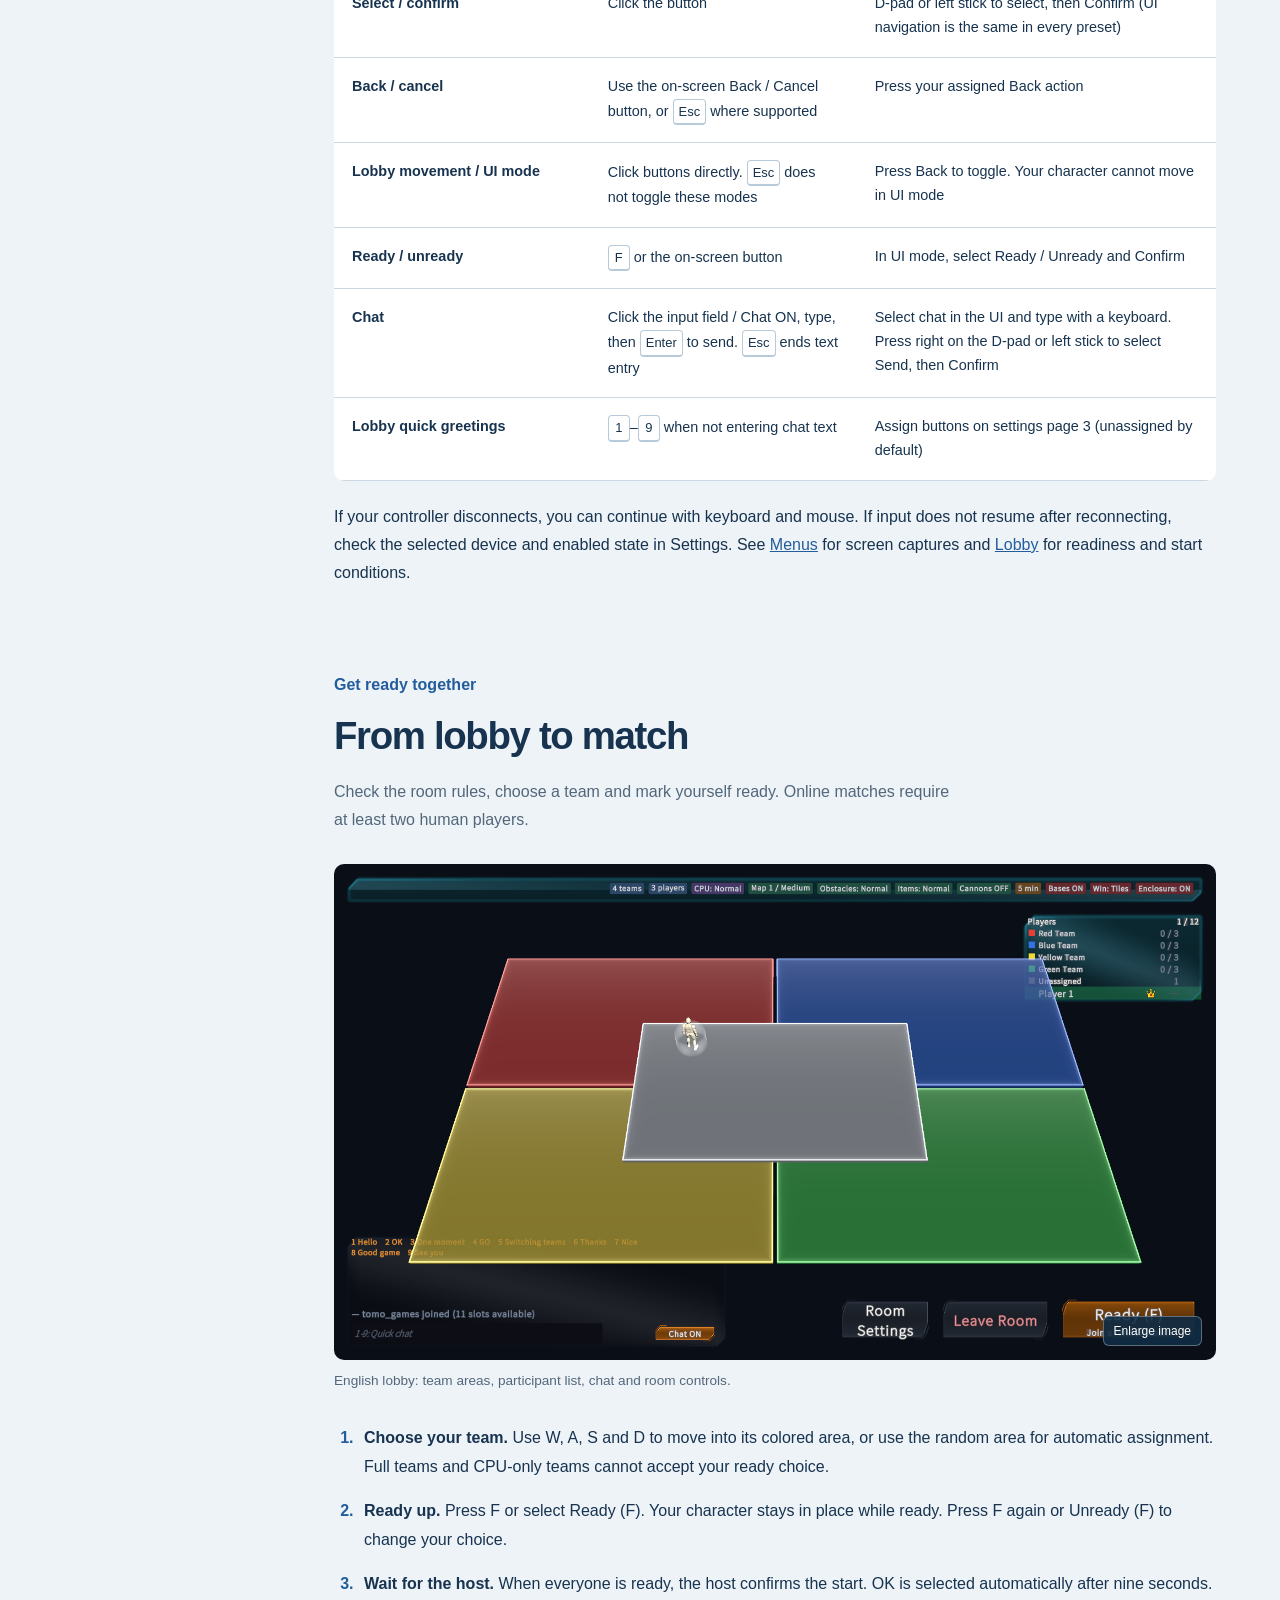
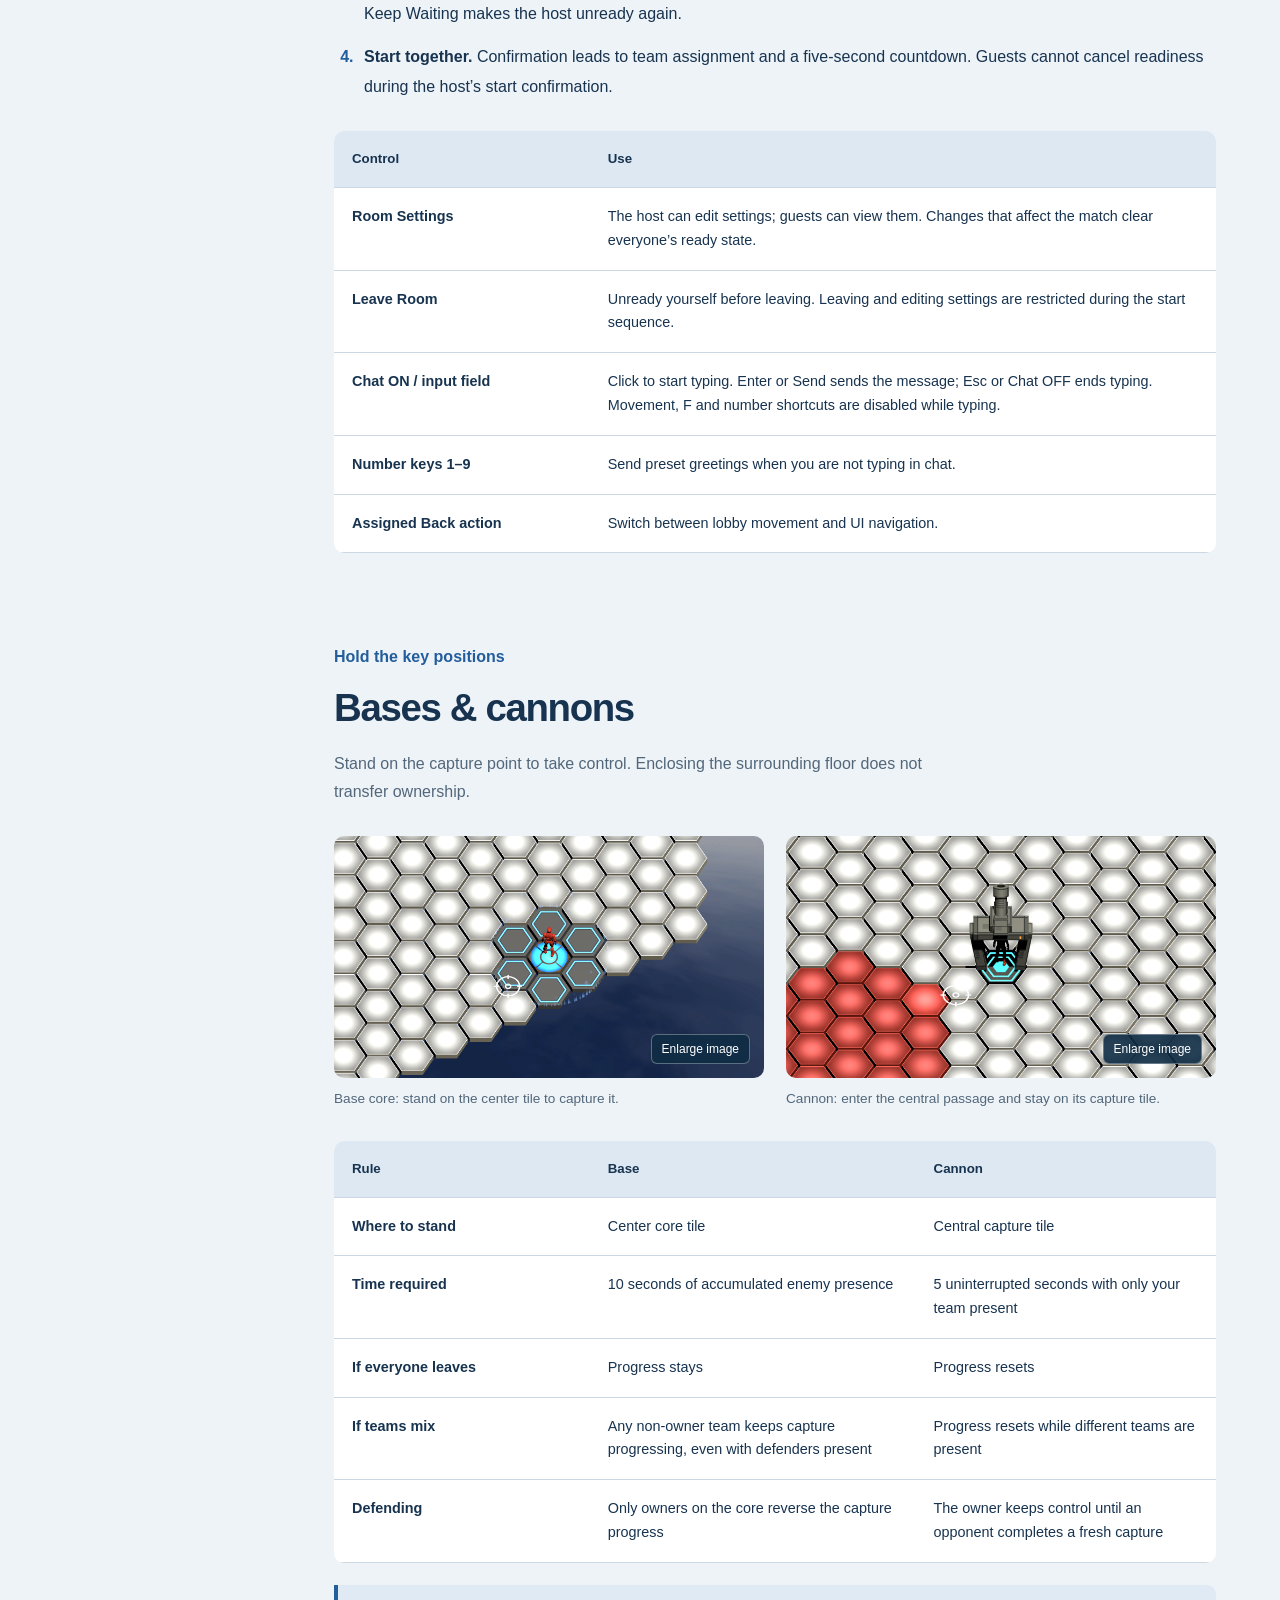
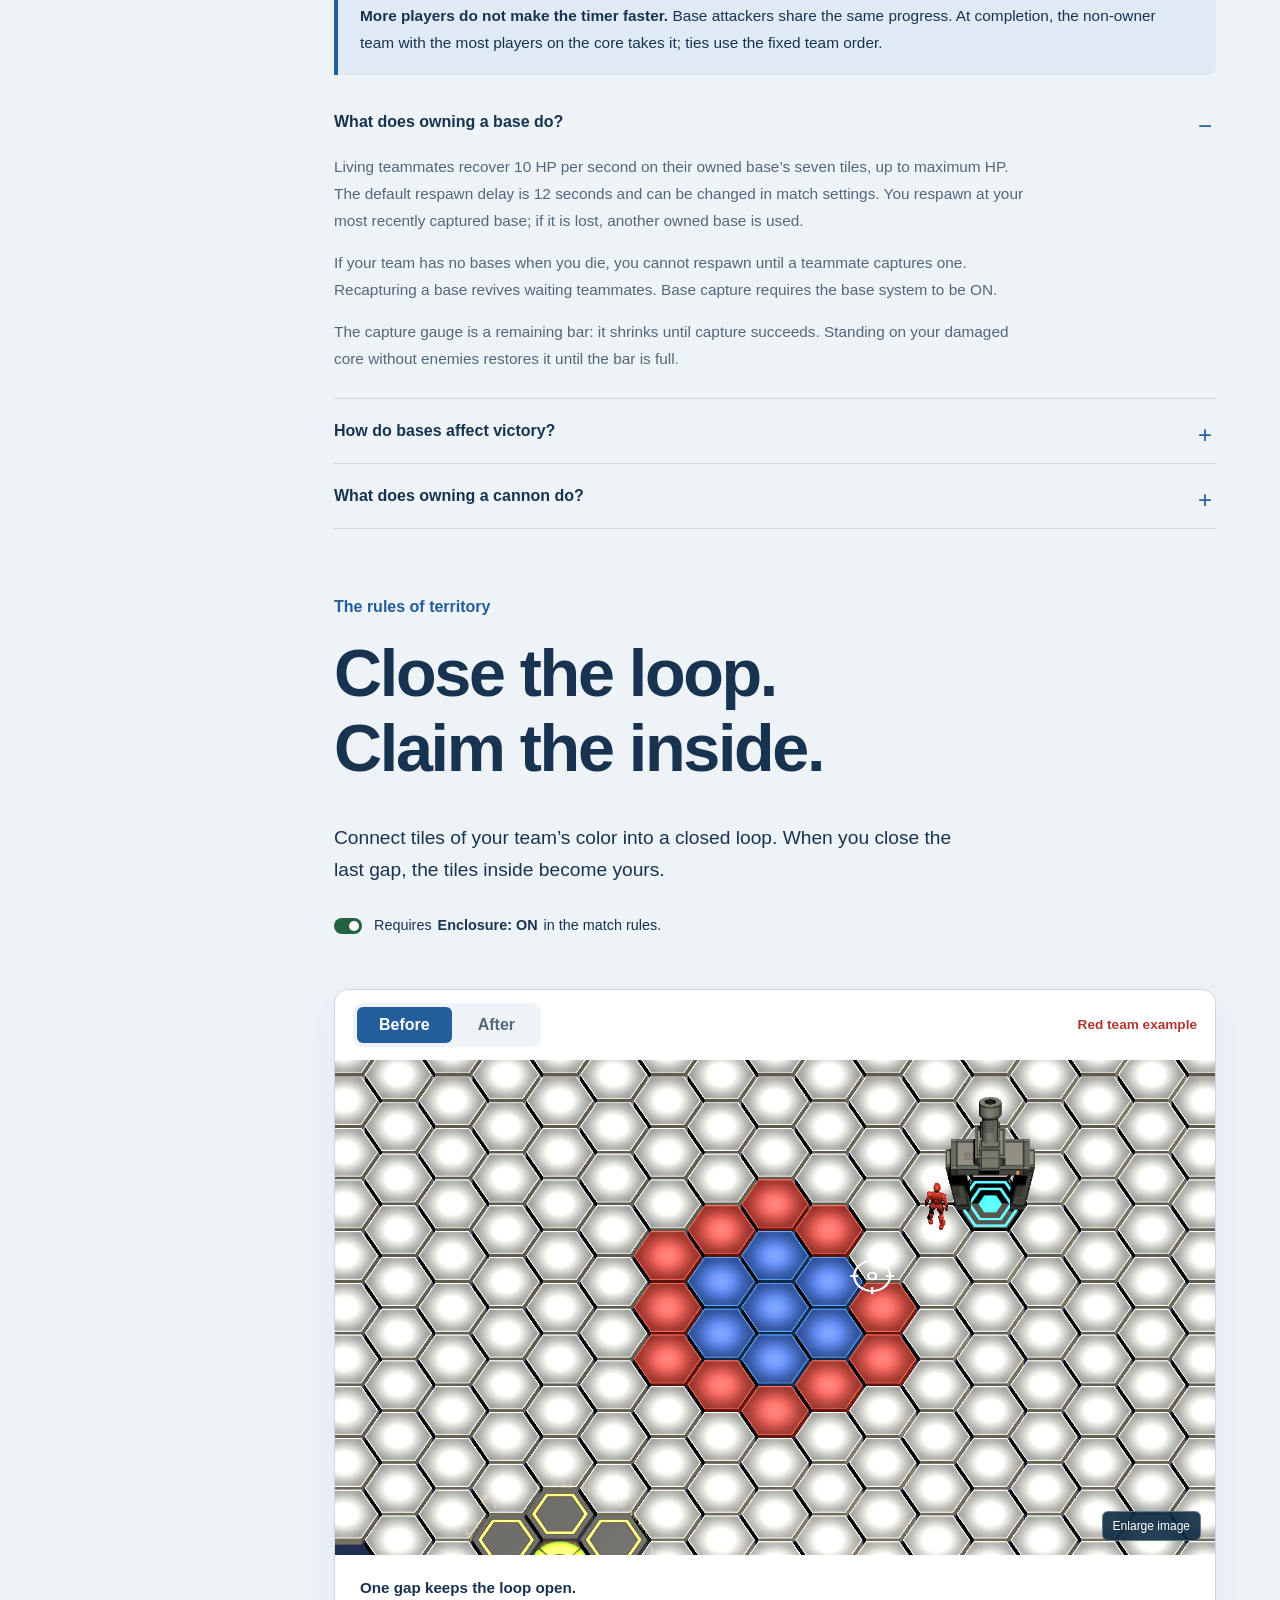
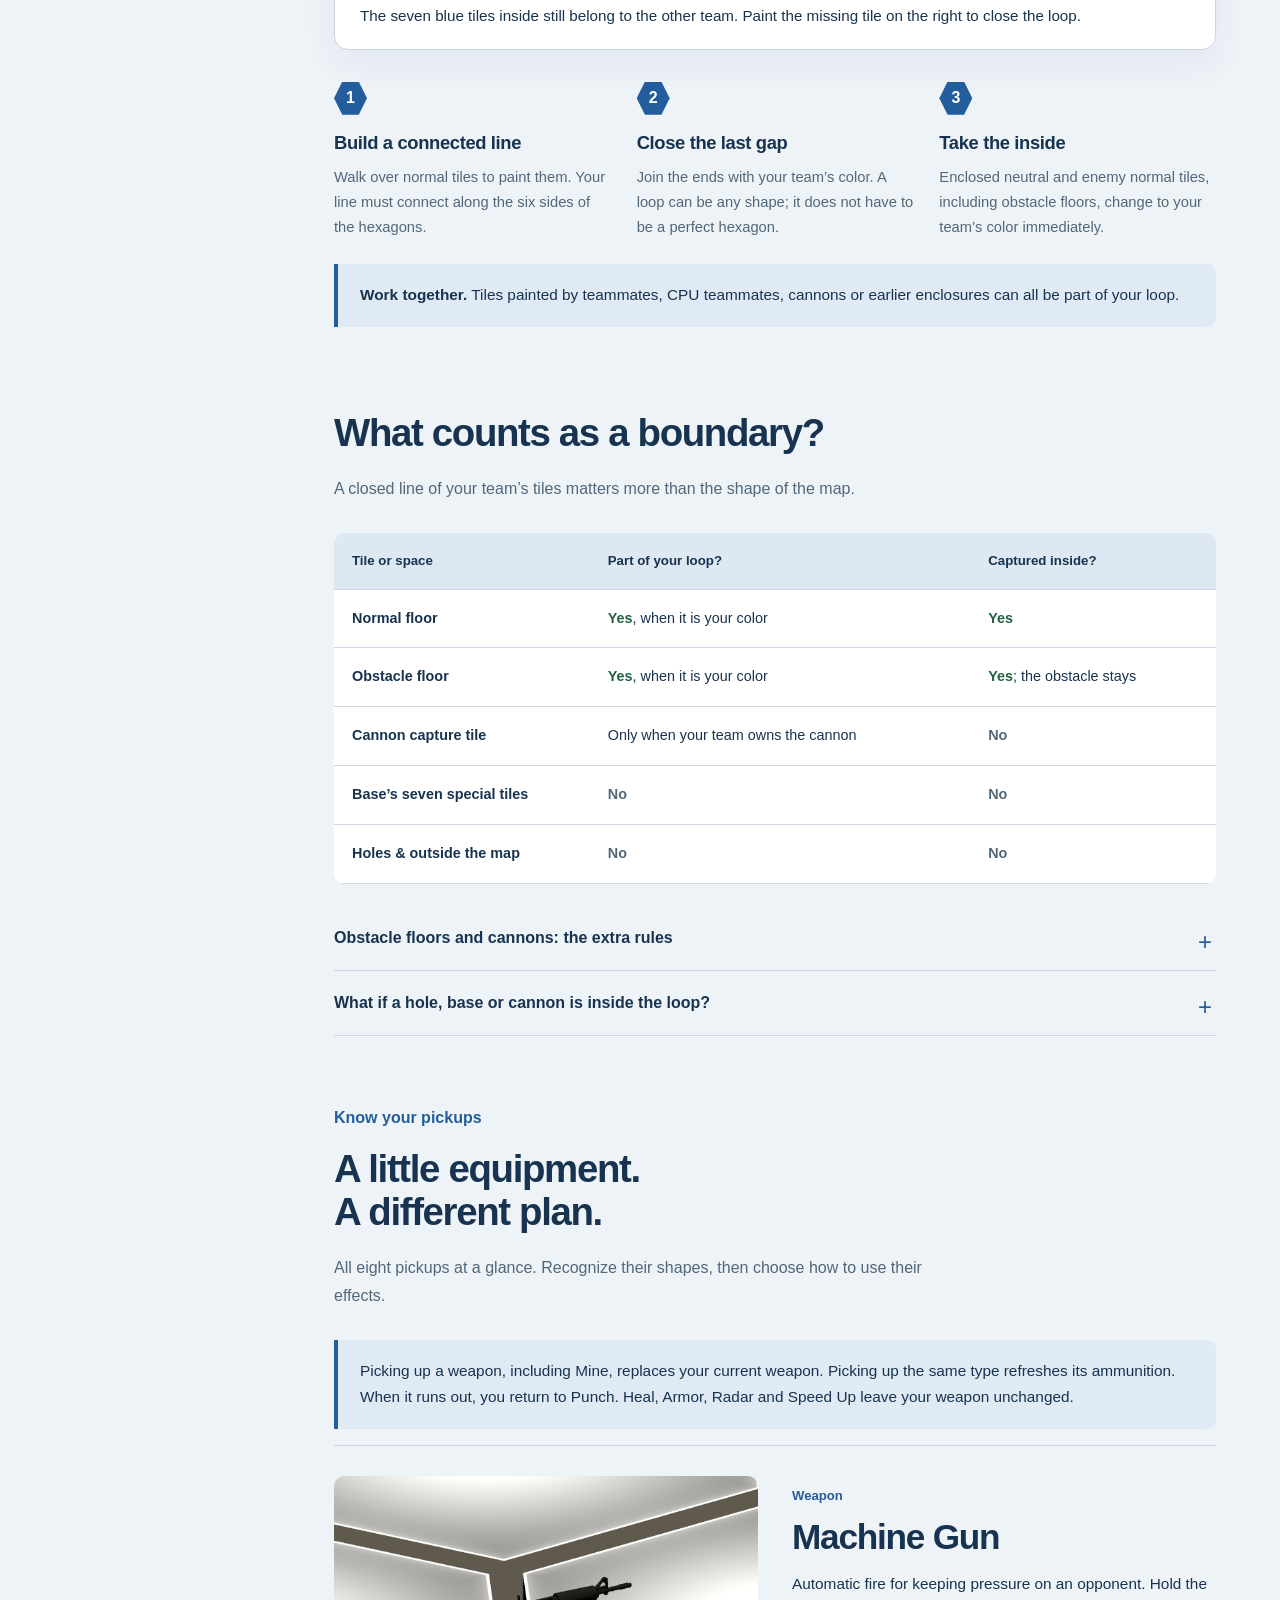
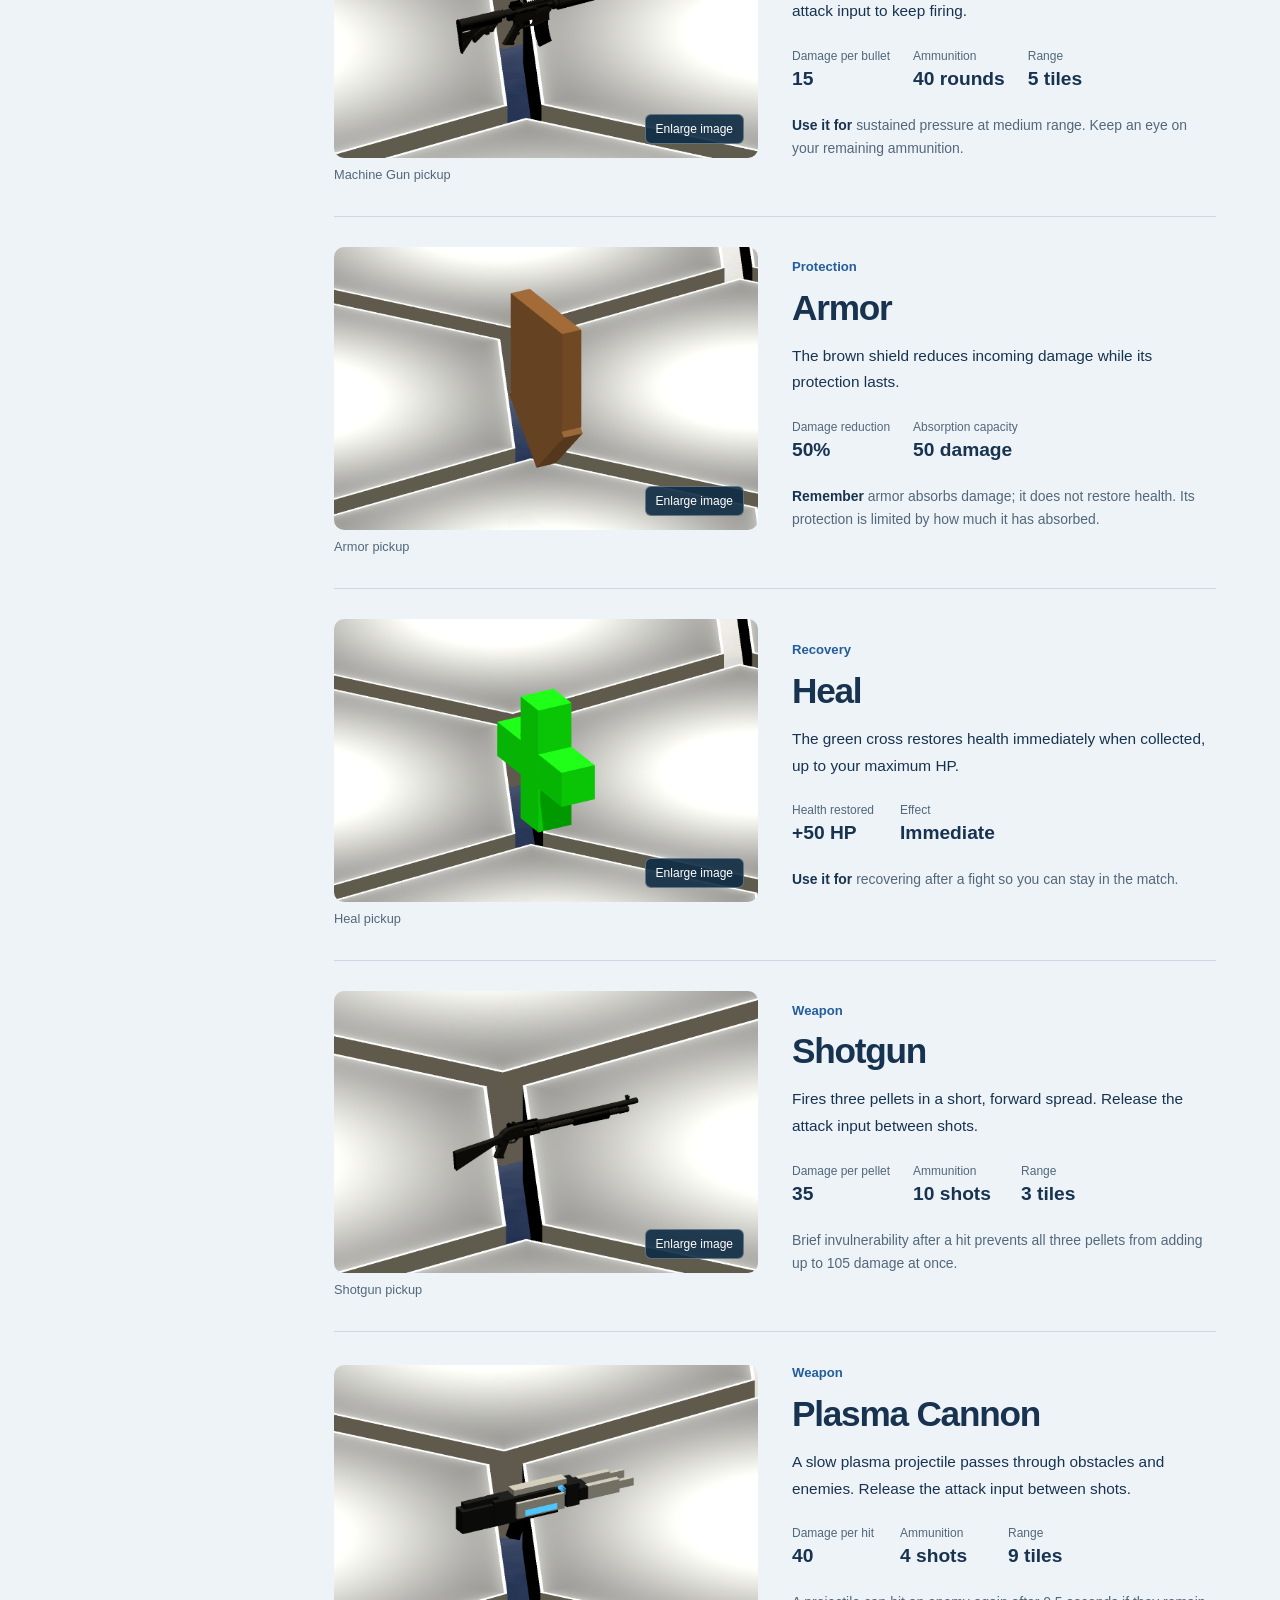
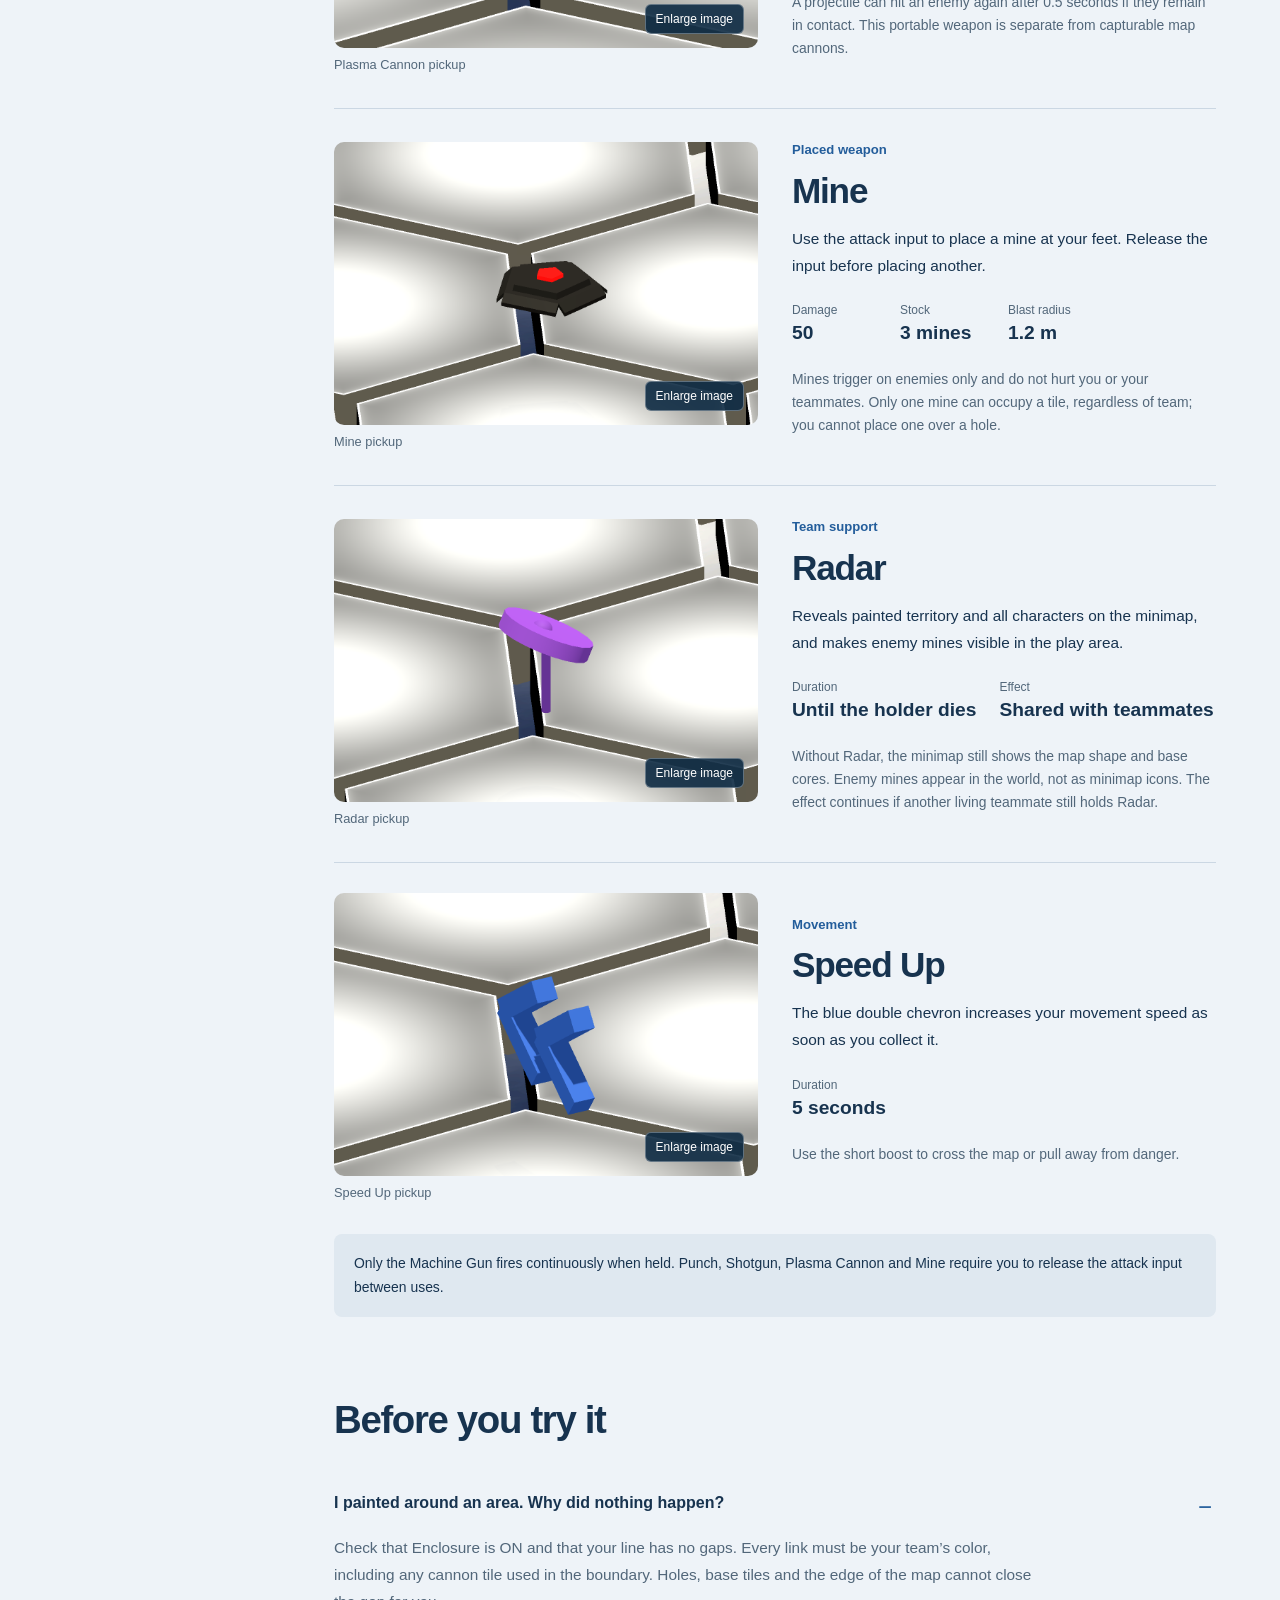
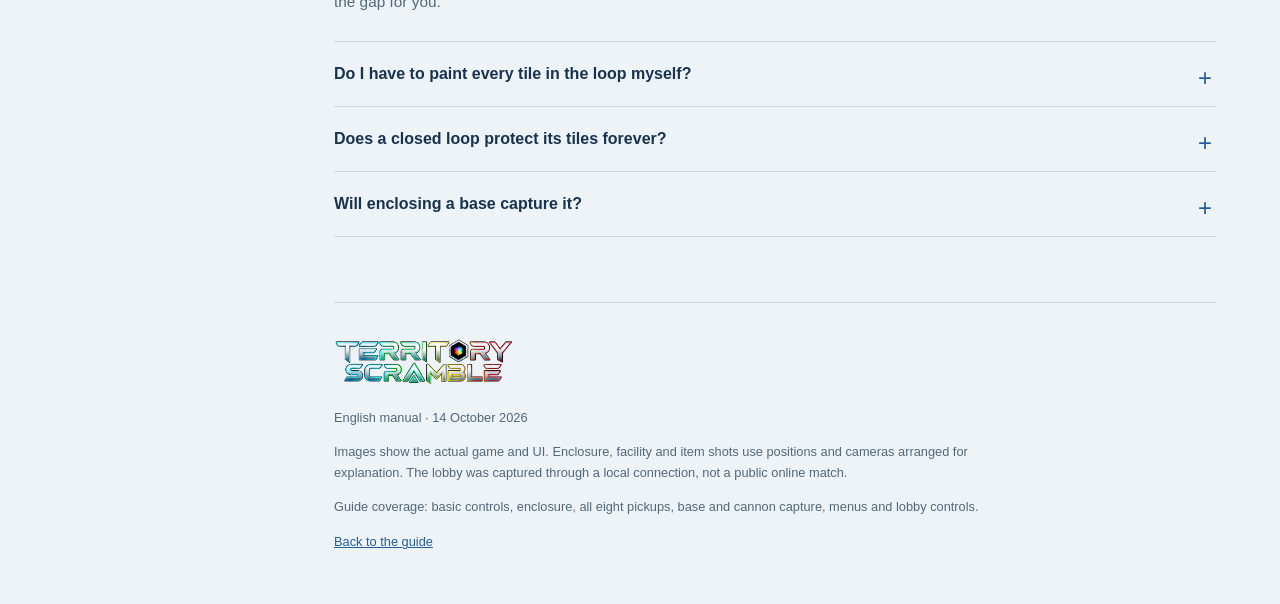
==== commit 9836a546: "style: add site navigation to guide, support and privacy headers Player guide / Support / Privacy Po" ====
--- a/index.html
+++ b/index.html
@@ -14,7 +14,7 @@
   <a class="skip-link" href="#main">Skip to the guide</a>
   <header class="site-header">
     <a href="#" class="brand" aria-label="Territory Scramble guide home"><img src="assets/title-logo.png" width="1280" height="321" alt="Territory Scramble"></a>
-    <div class="edition"><span>Player guide</span><nav class="language-switch" aria-label="Language"><a href="index.html" lang="en" hreflang="en" aria-current="page">English</a><a href="ja.html" lang="ja" hreflang="ja">日本語</a></nav></div>
+    <div class="edition"><nav class="site-nav" aria-label="Site"><a href="index.html" aria-current="page">Player guide</a><a href="support/index.html">Support</a><a href="support/privacy.html">Privacy Policy</a><a href="https://forms.gle/guhh2szr1DyuRirg9">Contact</a></nav><nav class="language-switch" aria-label="Language"><a href="index.html" lang="en" hreflang="en" aria-current="page">English</a><a href="ja.html" lang="ja" hreflang="ja">日本語</a></nav></div>
   </header>
   <div class="page-layout">
     <aside class="contents">
--- a/styles.css
+++ b/styles.css
@@ -20,3 +20,6 @@
 
 #controls kbd{display:inline-block;min-width:1.7em;padding:1px 5px;border:1px solid #b7cada;border-bottom-width:2px;border-radius:4px;background:#fff;font:inherit;font-size:.9em;text-align:center;white-space:nowrap}#controls caption{text-align:left;padding:0 0 12px;color:var(--muted);line-height:1.6}
 .site-header{background:#d0d0d0}
+.site-nav{display:flex;flex-wrap:wrap;justify-content:flex-end;gap:6px 20px}.site-nav a{white-space:nowrap}.site-nav a[aria-current="page"]{color:var(--ink);font-weight:700;text-decoration:none}
+@media(max-width:1100px){.site-header{flex-wrap:wrap;row-gap:12px}.site-header .edition{display:contents}.site-header .language-switch{margin-left:auto}.site-nav{order:1;flex-basis:100%}}
+@media(max-width:760px){.site-nav{gap:4px 14px}}
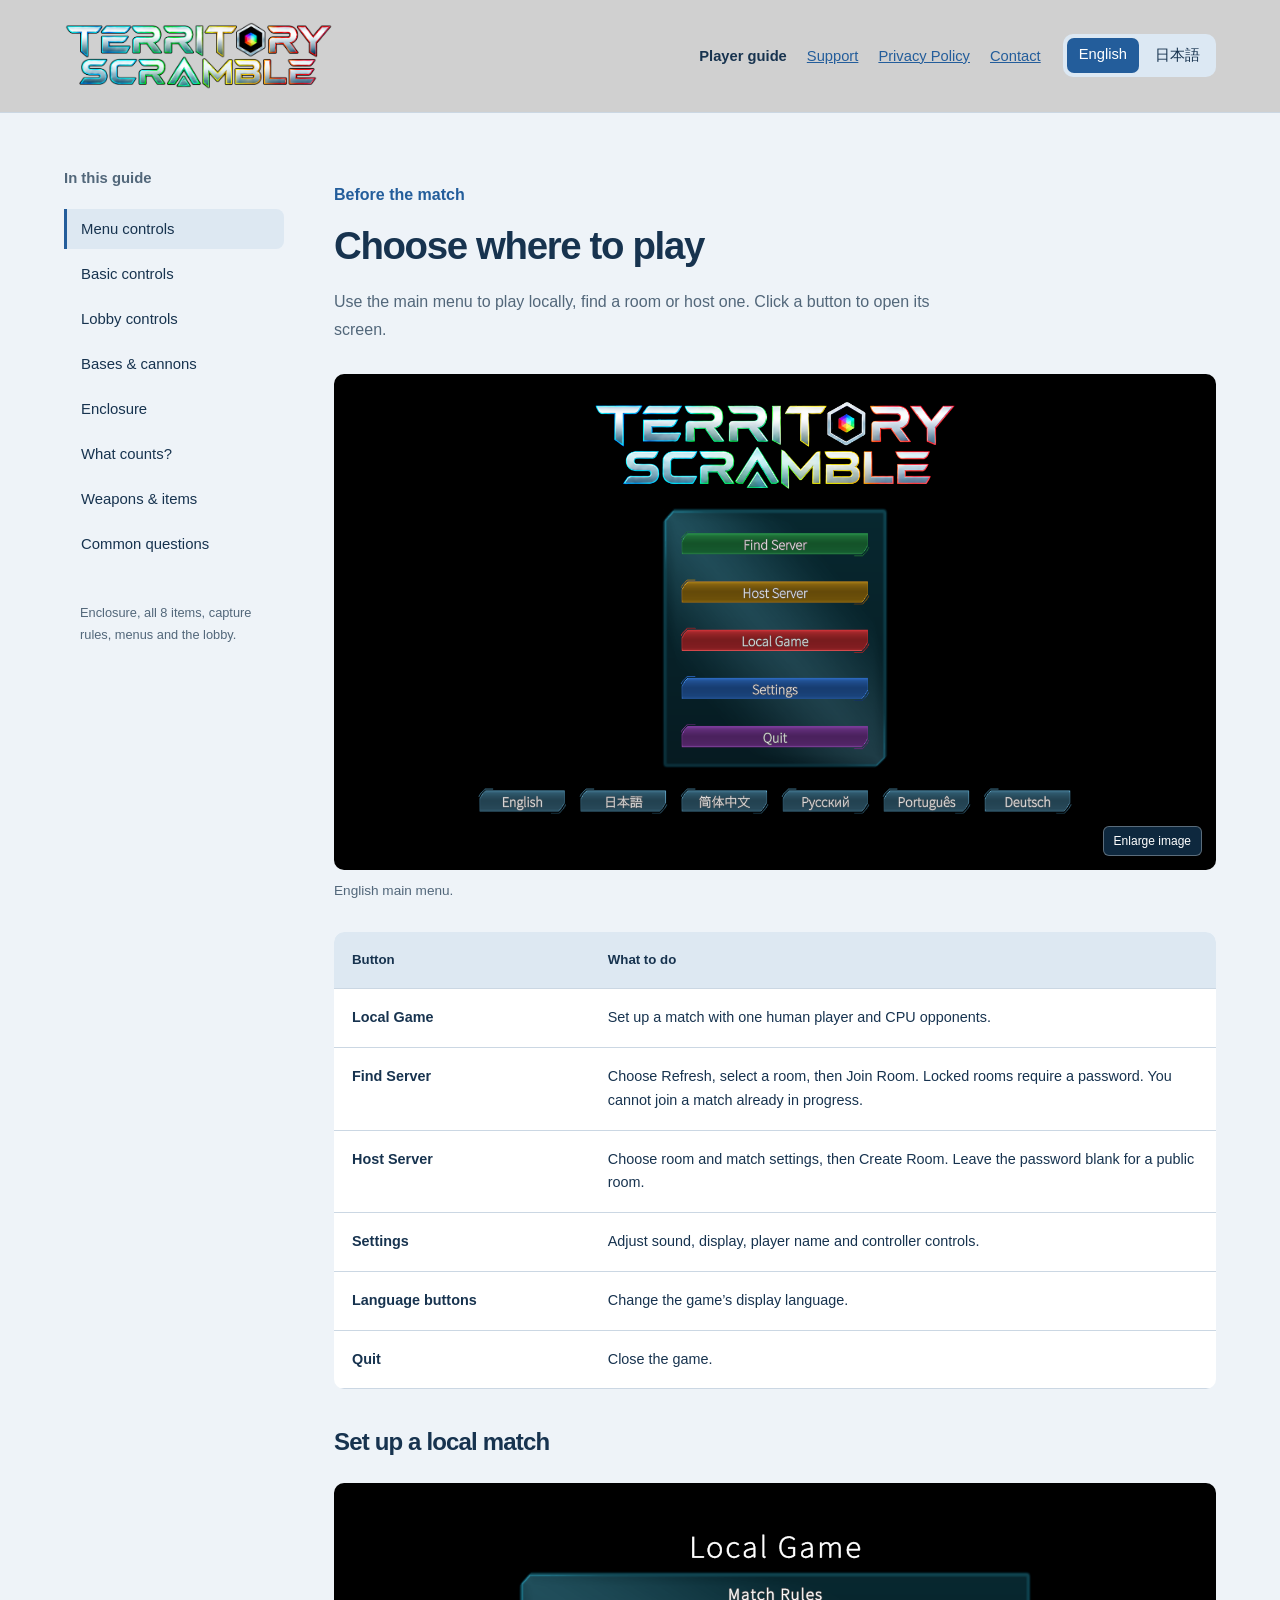
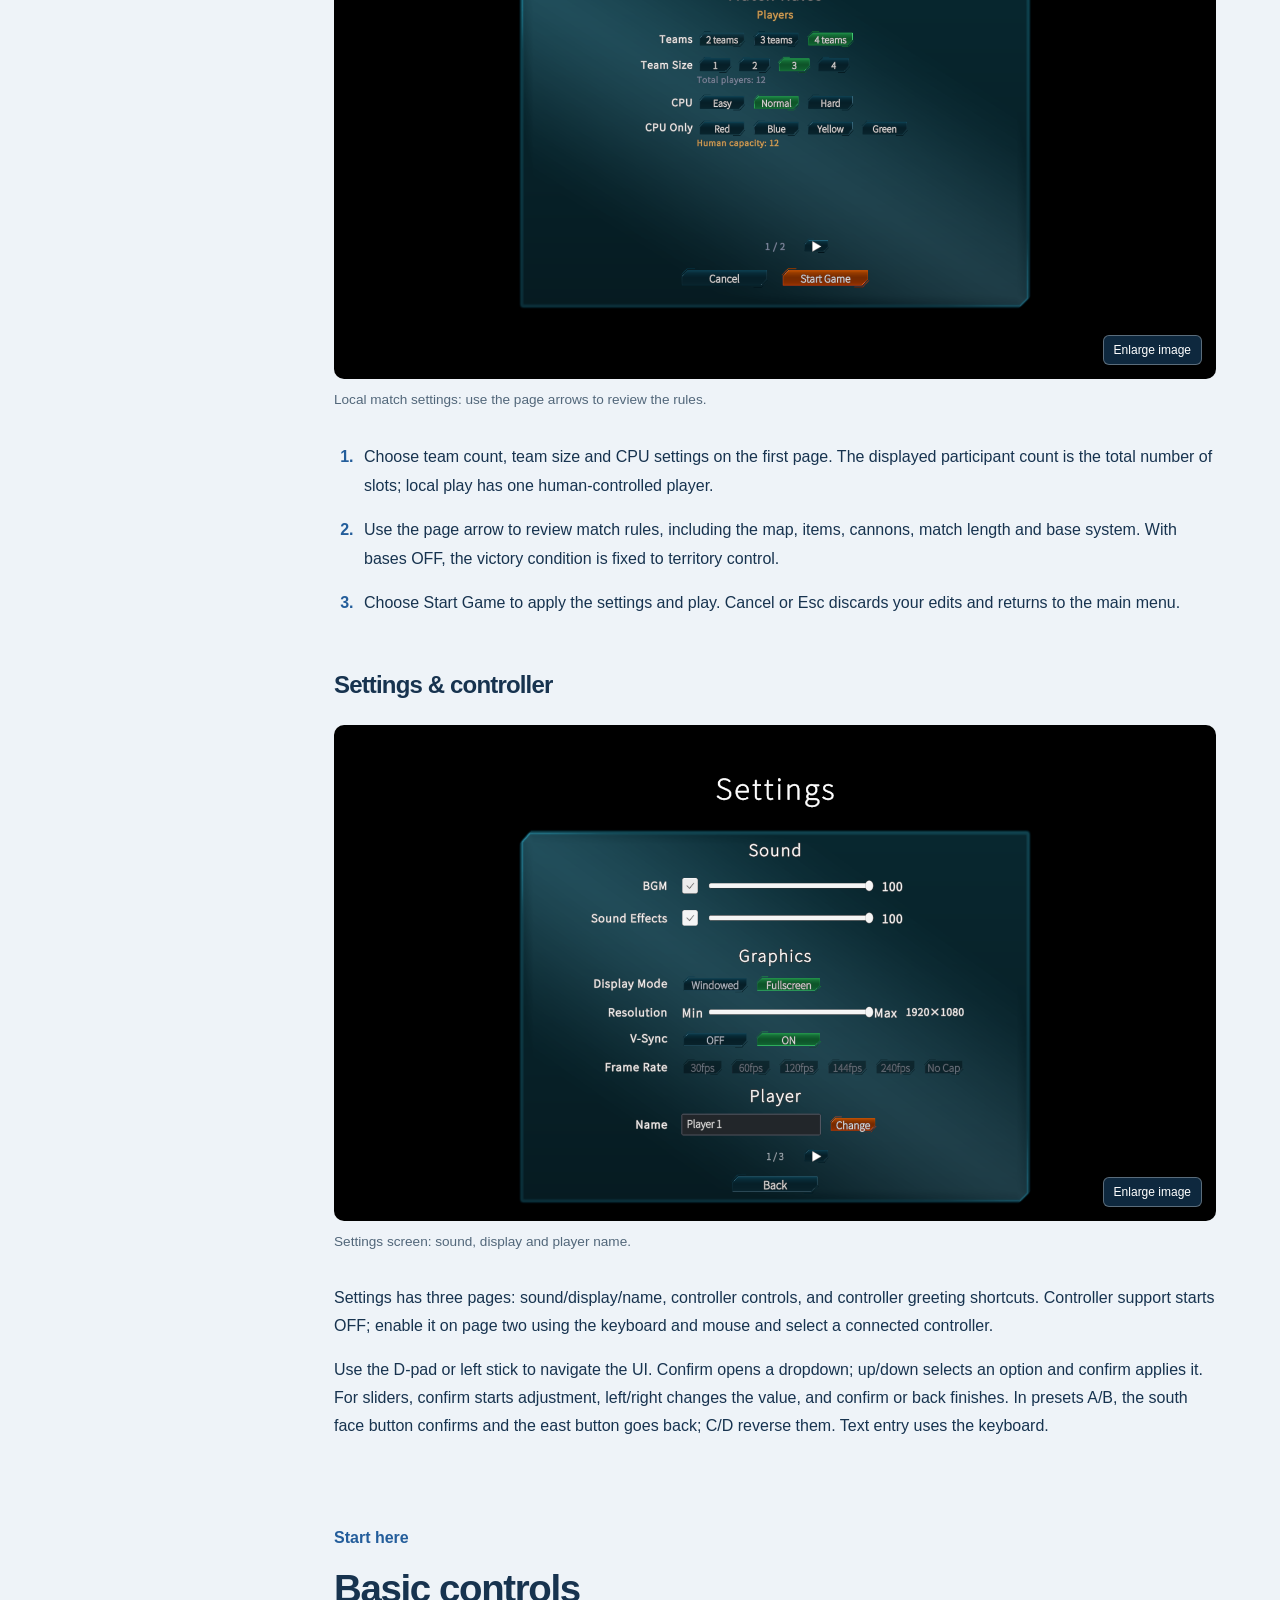
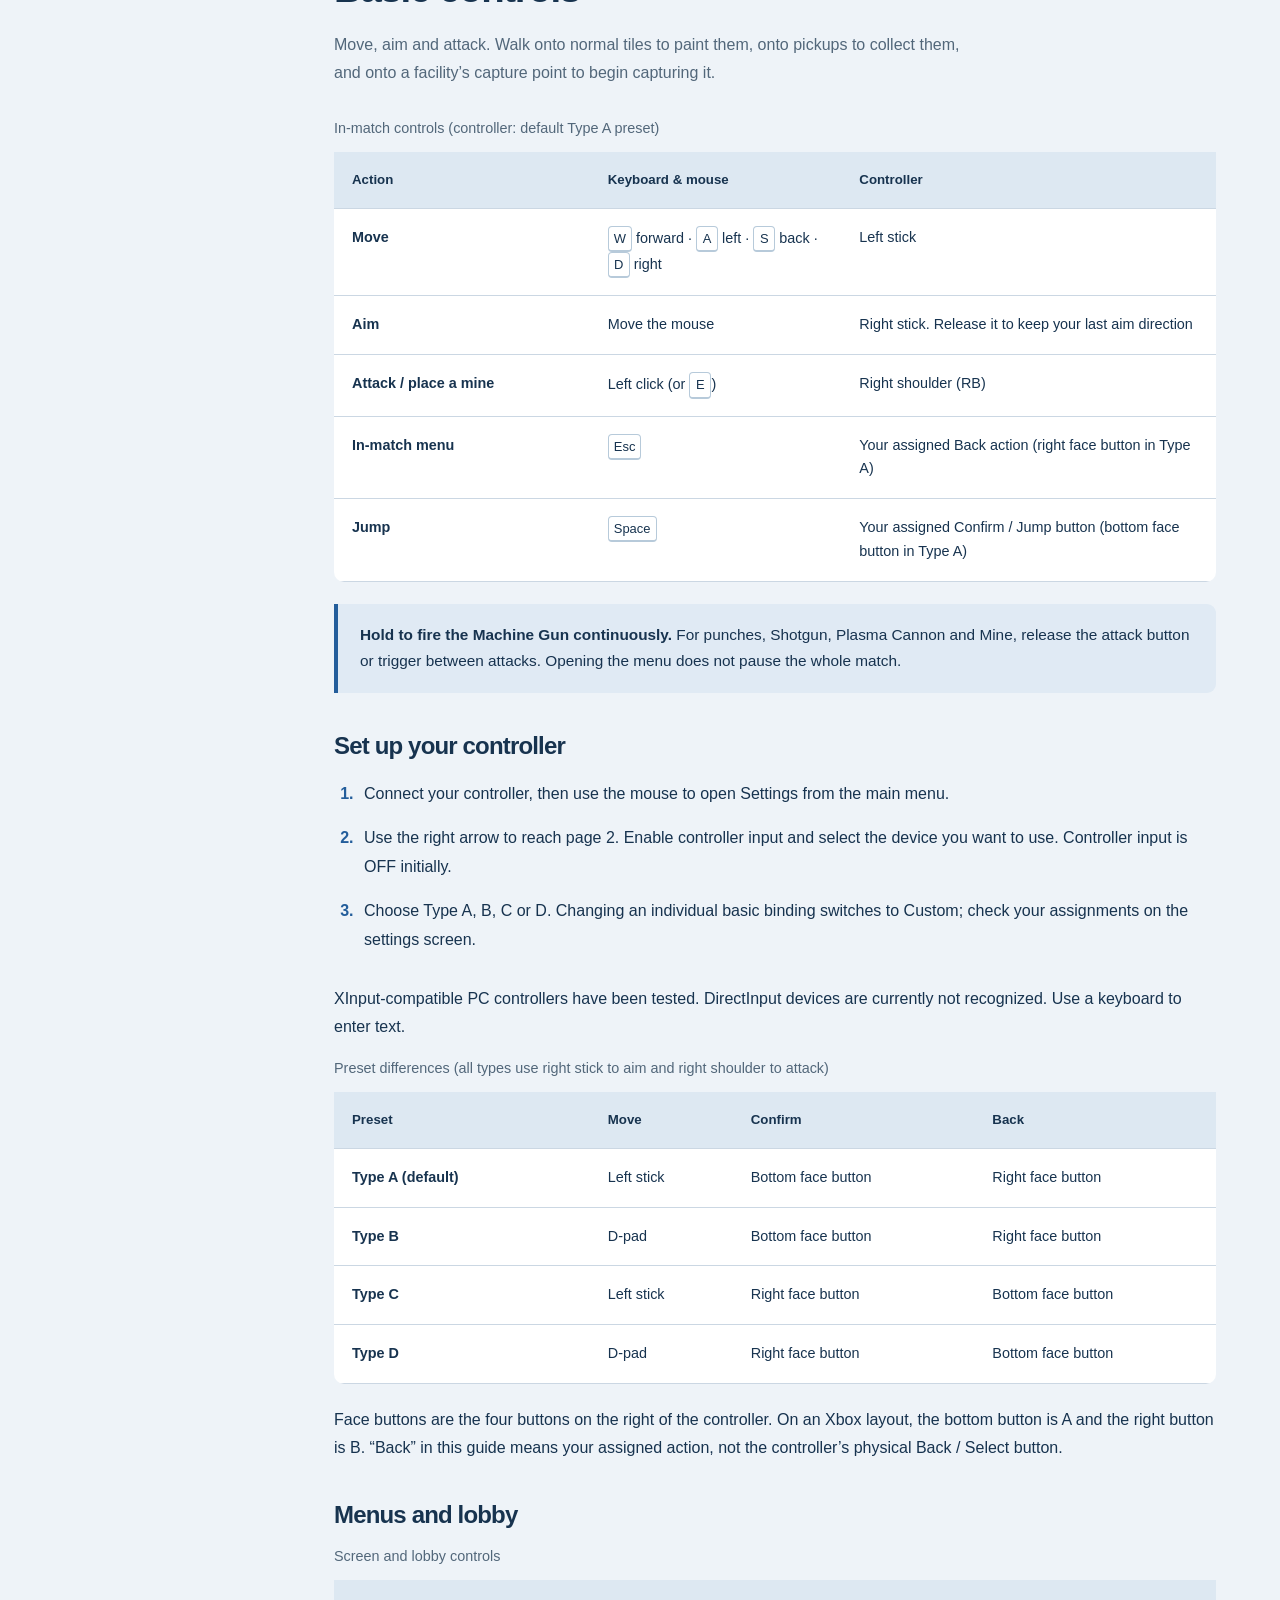
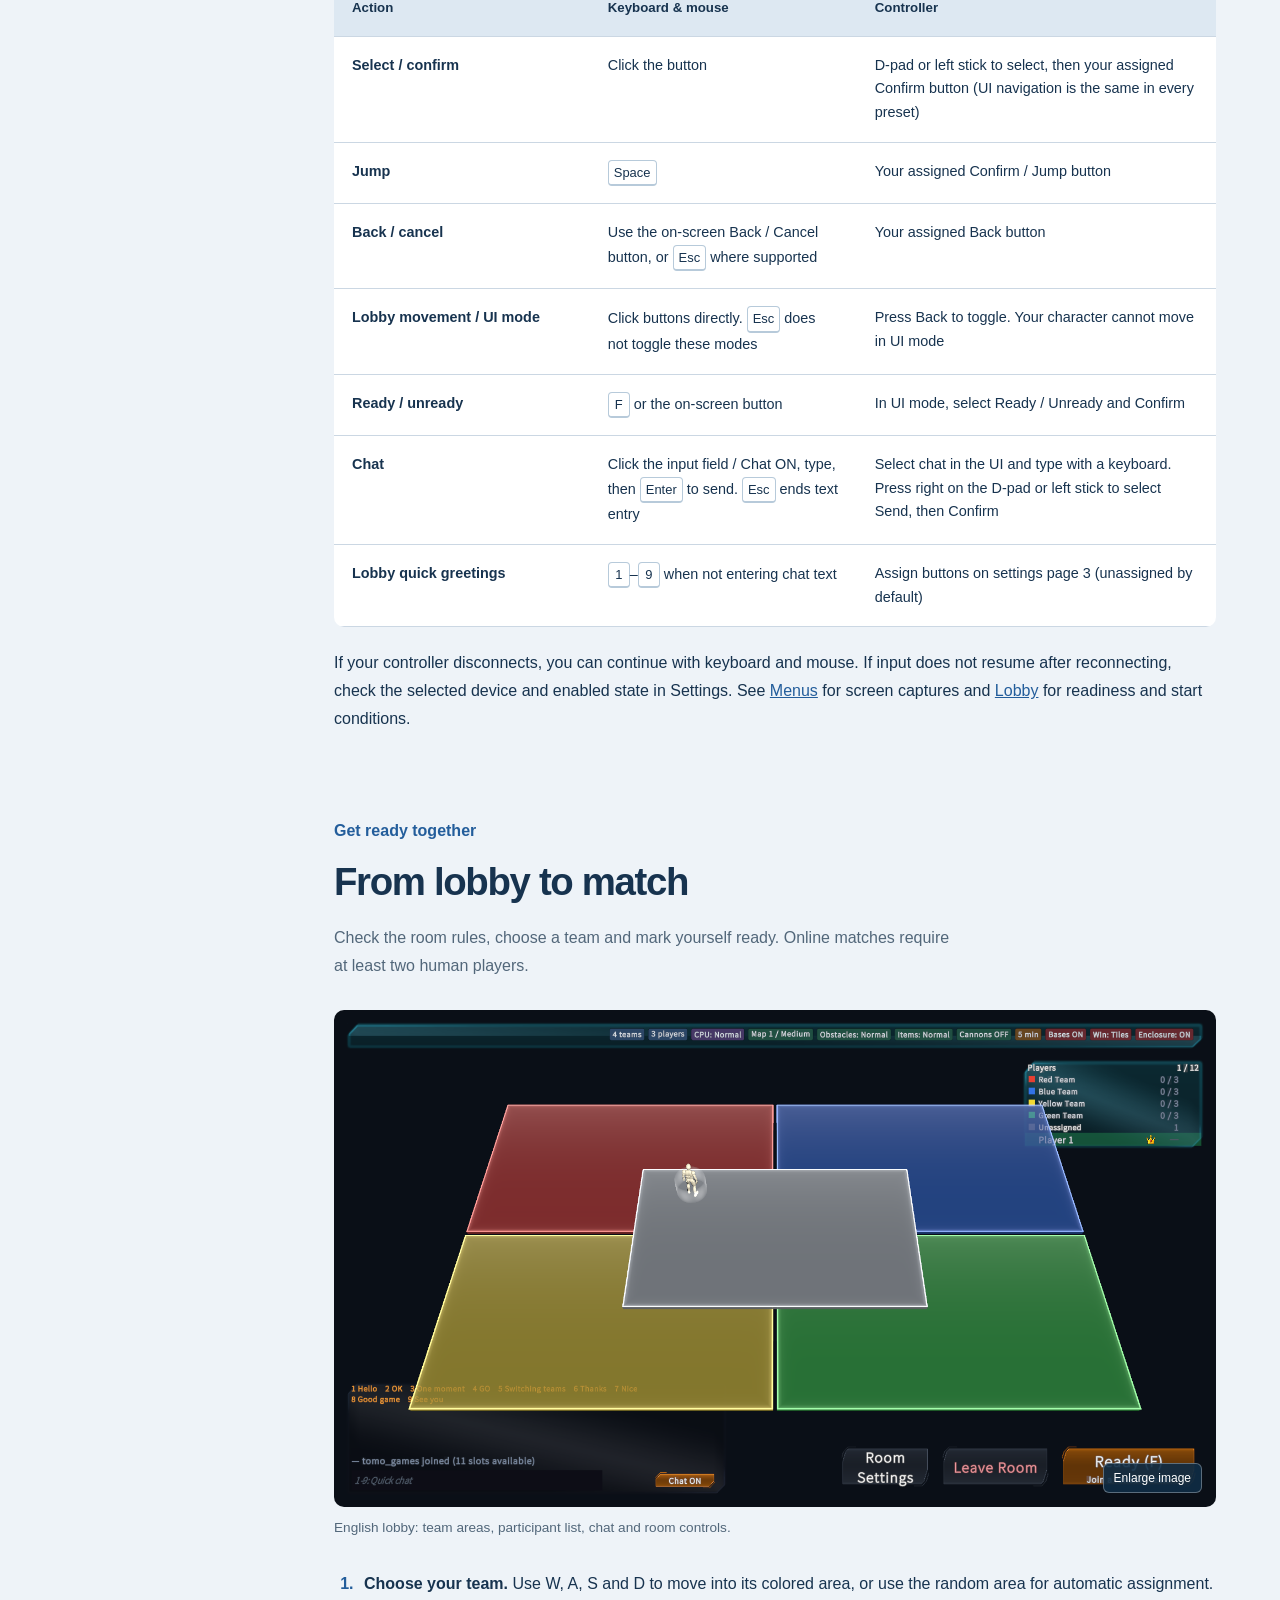
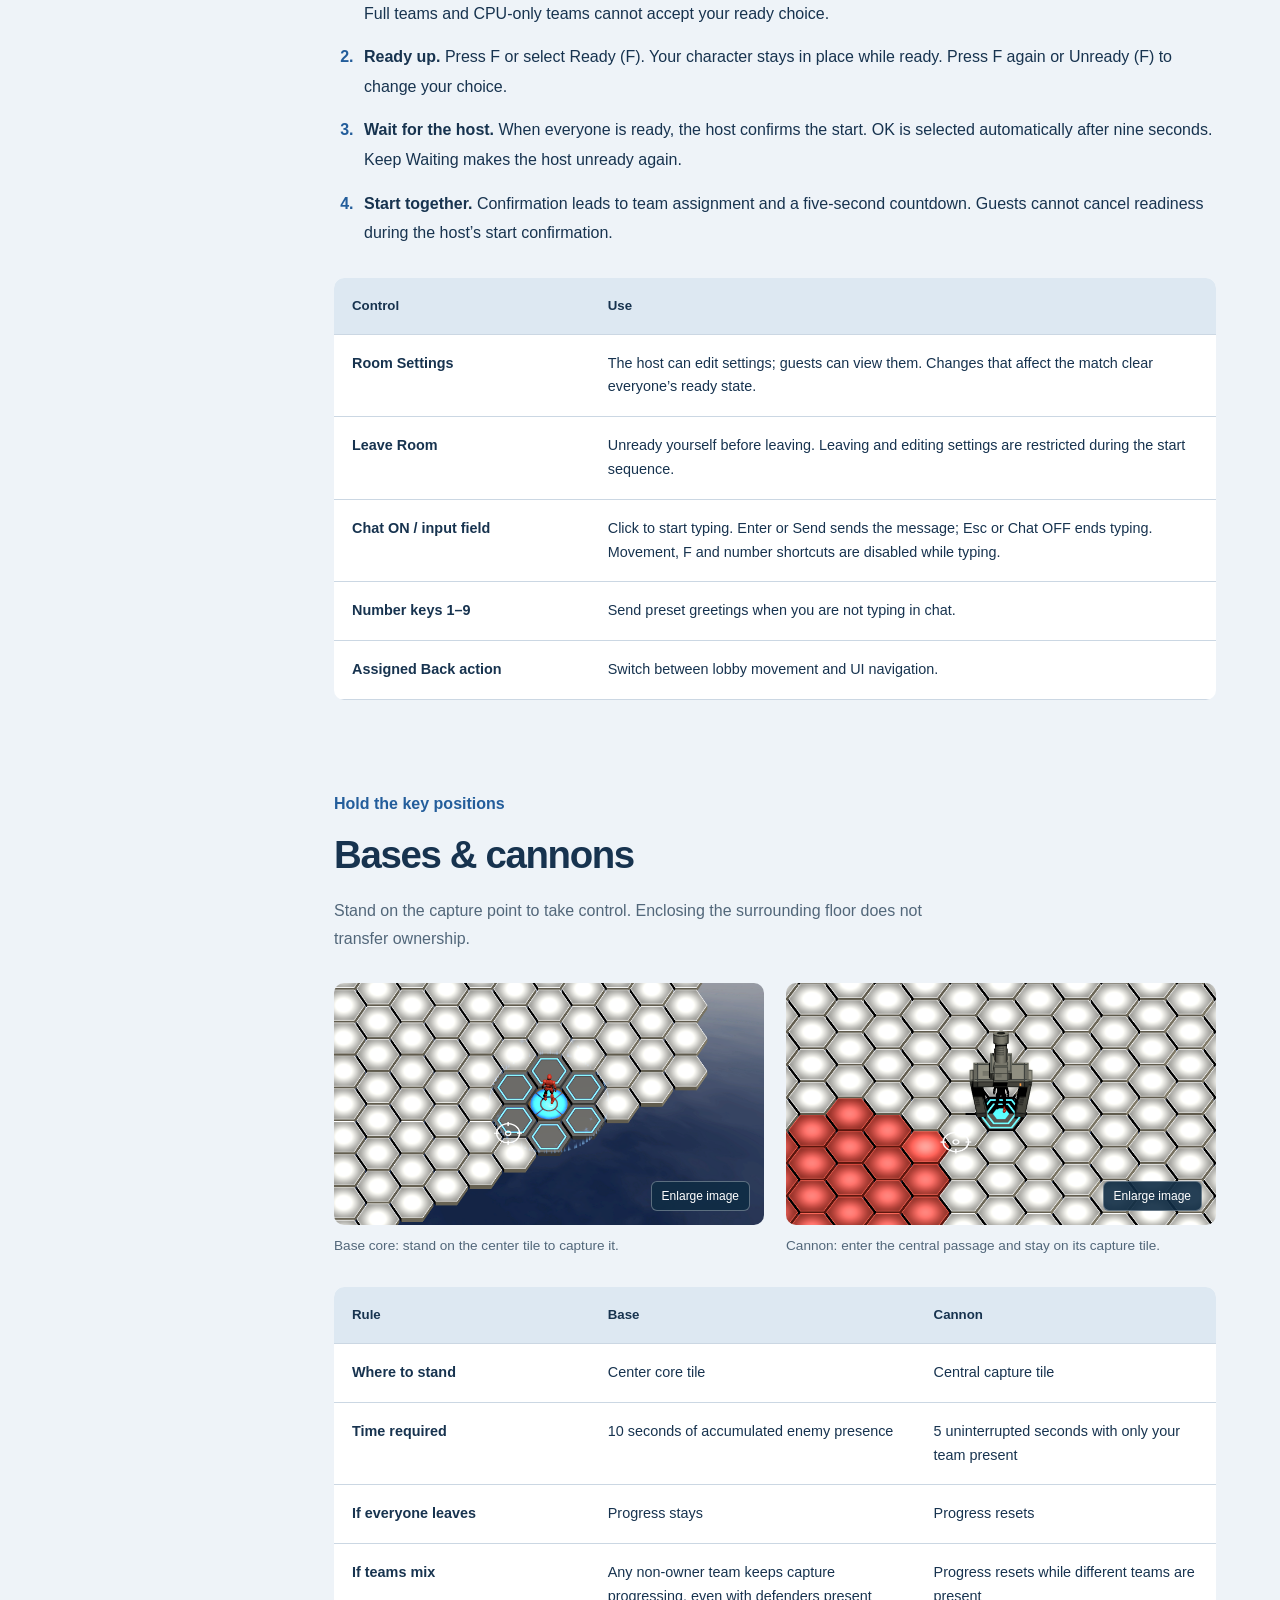
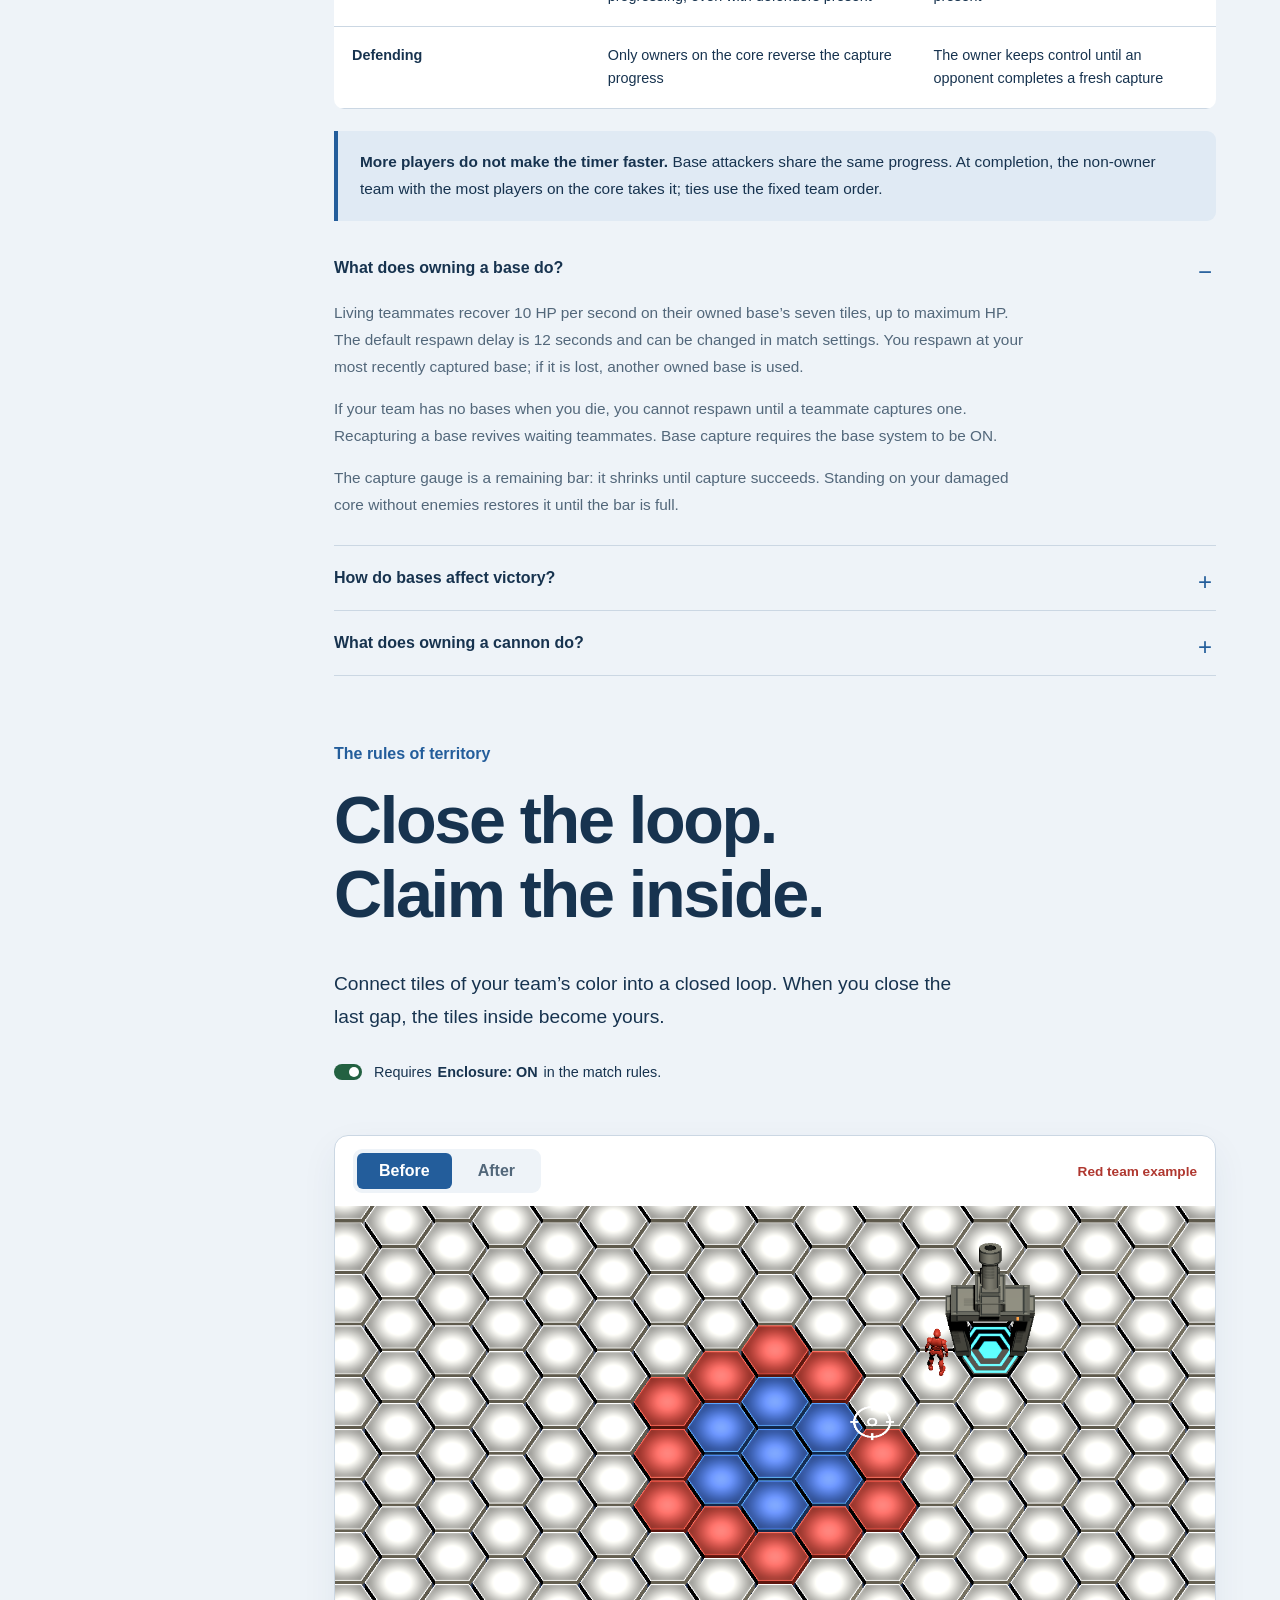
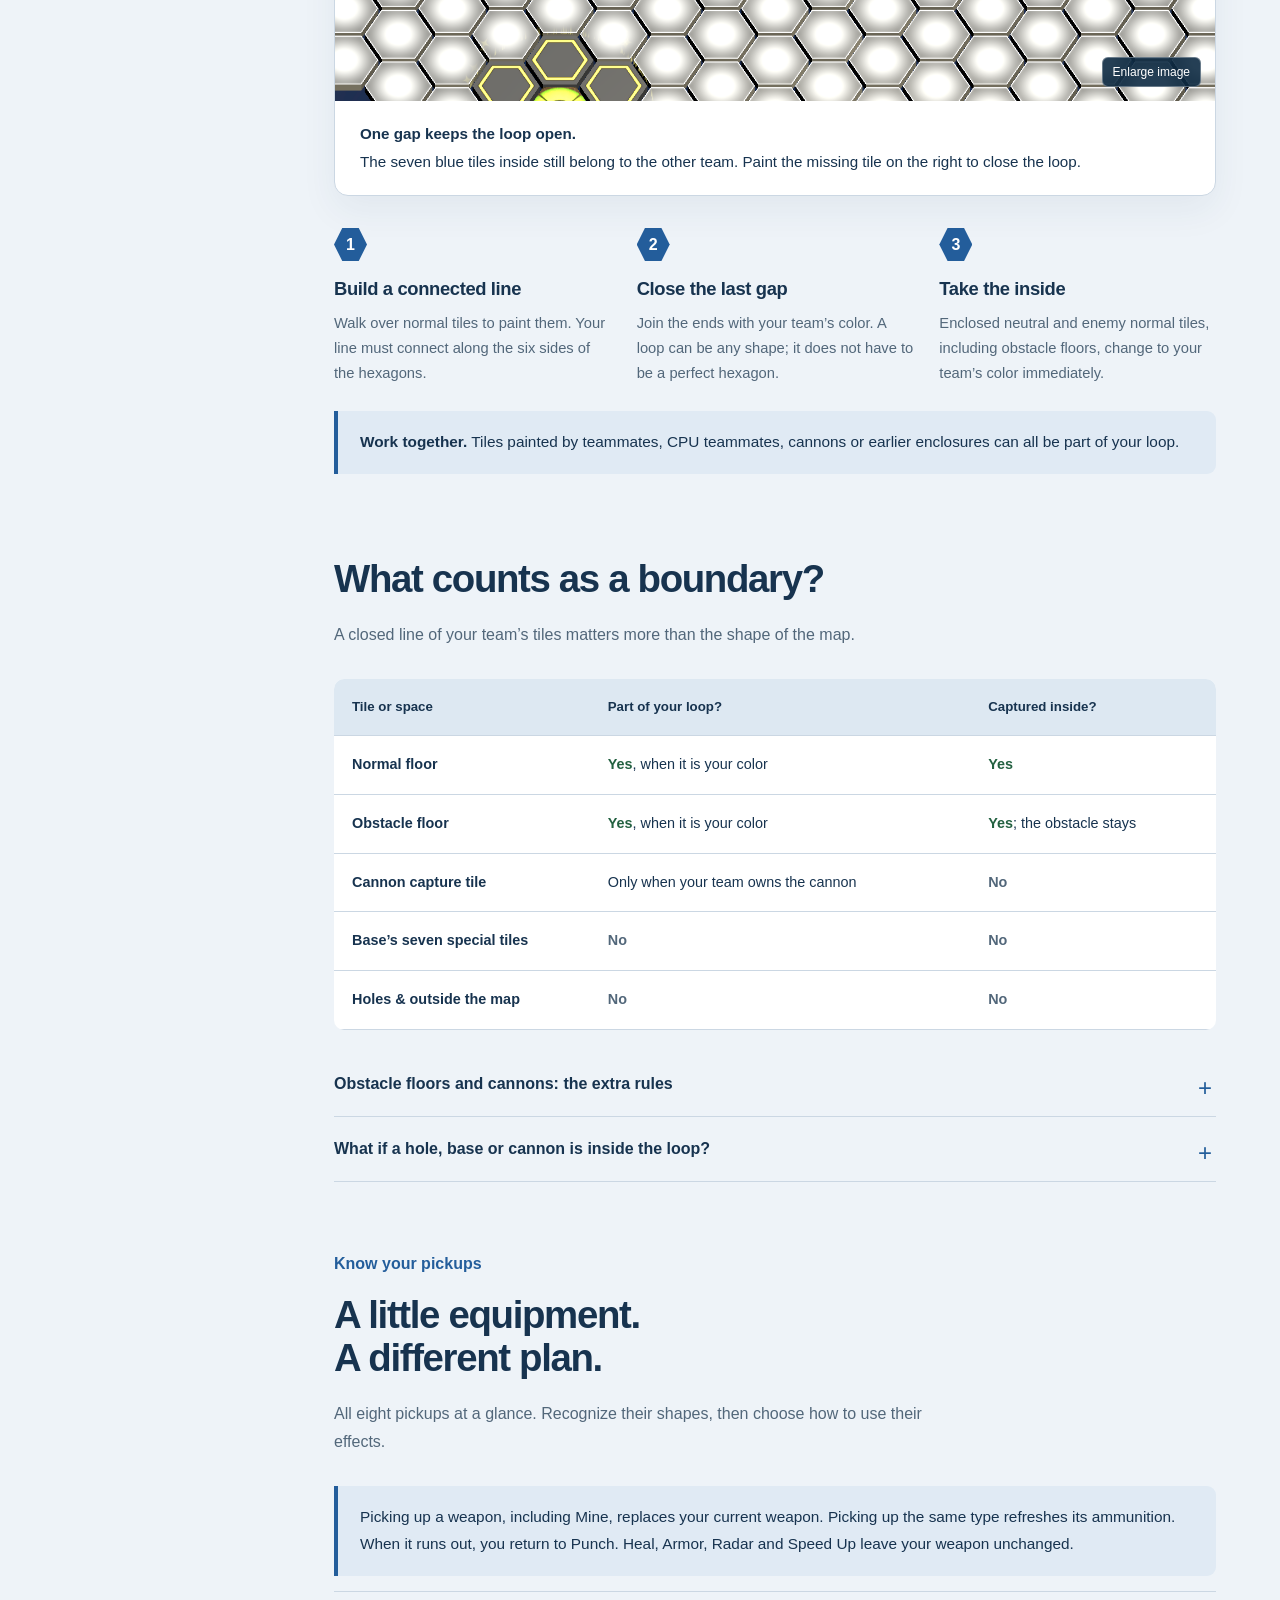
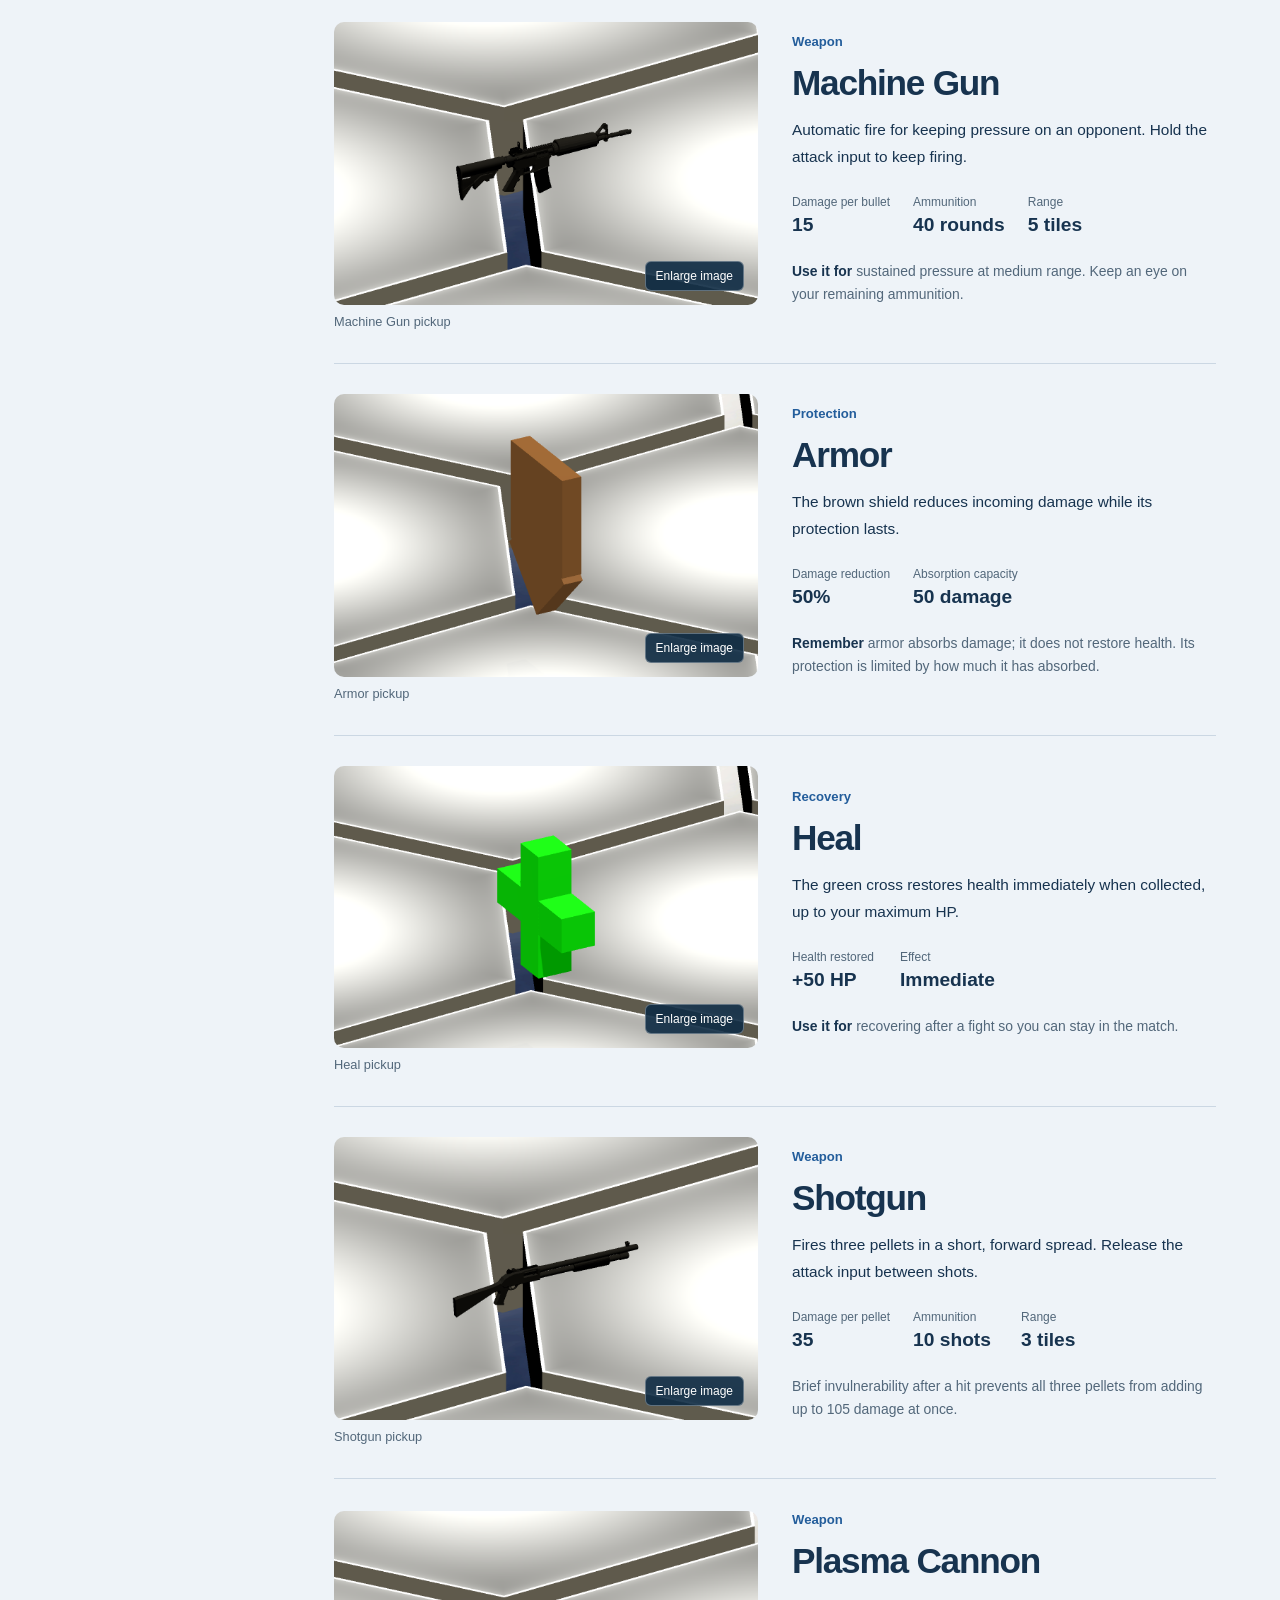
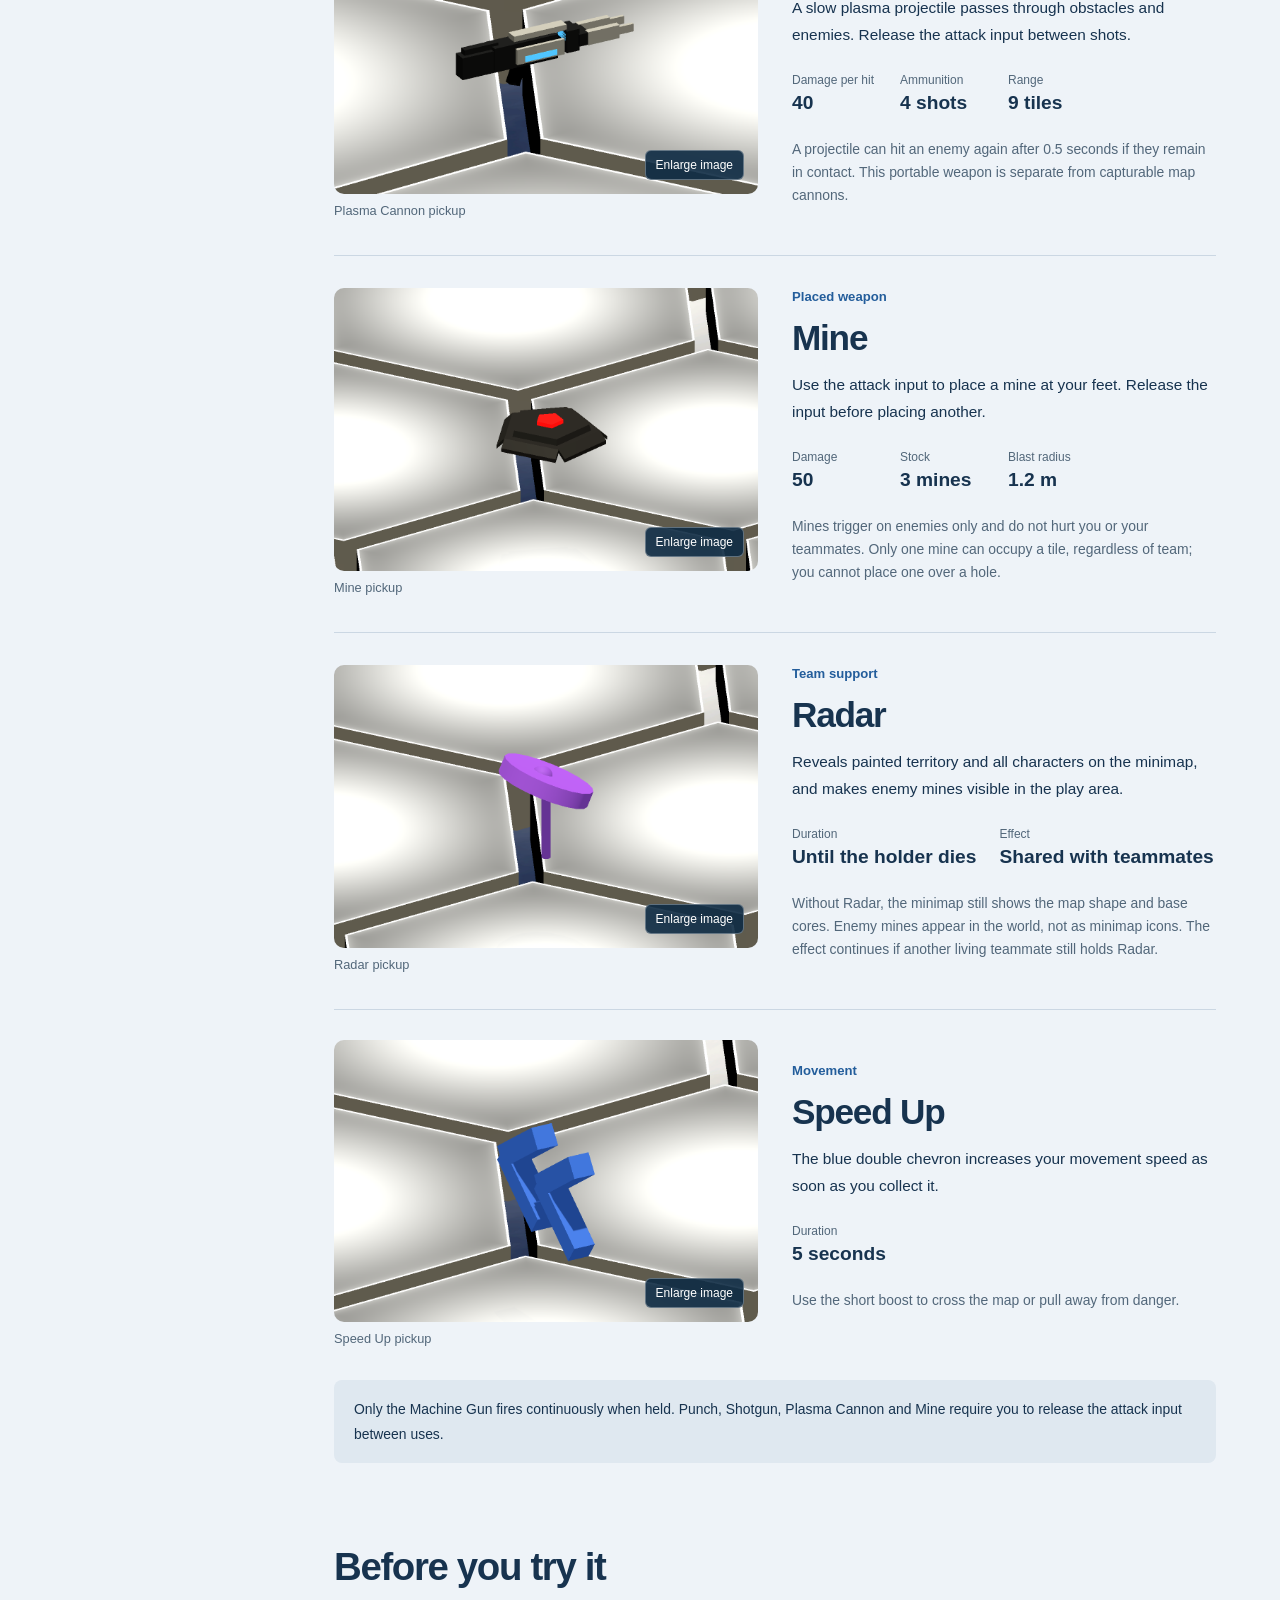
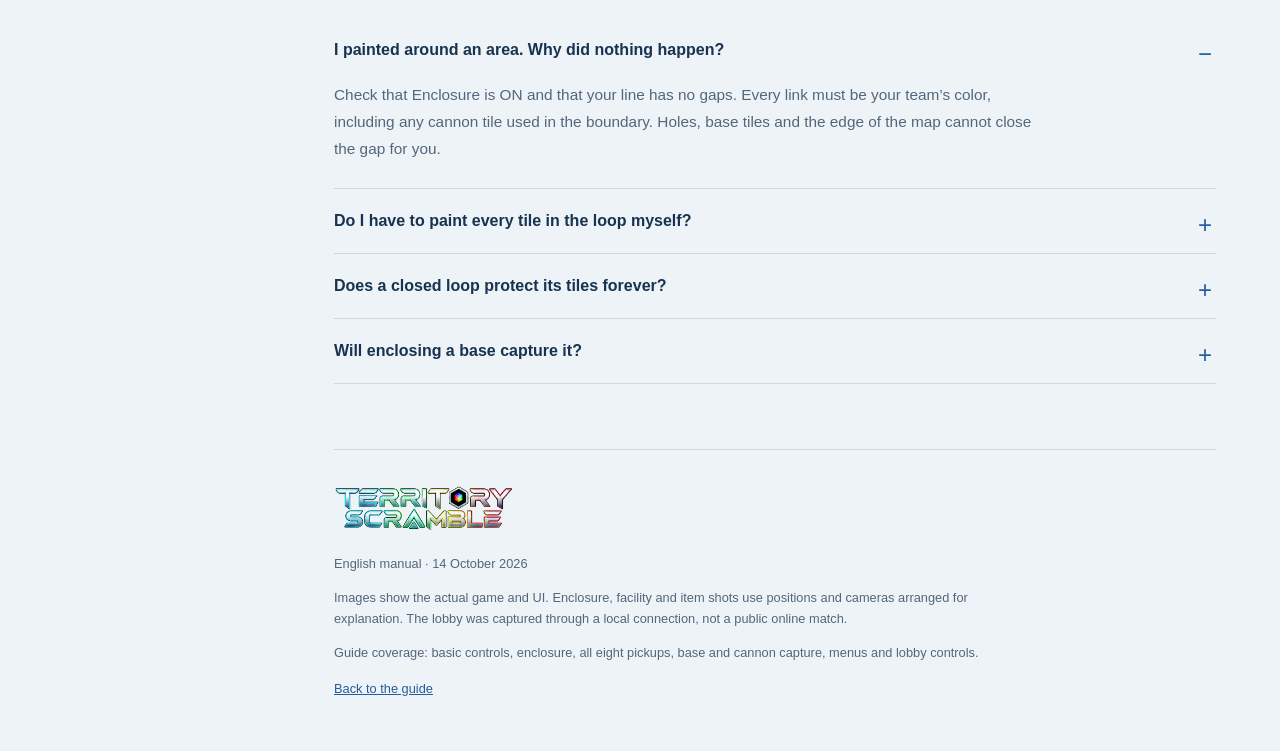
==== commit 7da3df65: "docs: add Jump rows and assigned-button wording to controls tables (ja/en) Co-Authored-By: Claude Op" ====
--- a/index.html
+++ b/index.html
@@ -50,6 +50,7 @@
             <tr><th scope="row">Aim</th><td>Move the mouse</td><td>Right stick. Release it to keep your last aim direction</td></tr>
             <tr><th scope="row">Attack / place a mine</th><td>Left click (or <kbd>E</kbd>)</td><td>Right shoulder (RB)</td></tr>
             <tr><th scope="row">In-match menu</th><td><kbd>Esc</kbd></td><td>Your assigned Back action (right face button in Type A)</td></tr>
+            <tr><th scope="row">Jump</th><td><kbd>Space</kbd></td><td>Your assigned Confirm / Jump button (bottom face button in Type A)</td></tr>
           </tbody>
         </table></div>
         <p class="tip"><strong>Hold to fire the Machine Gun continuously.</strong> For punches, Shotgun, Plasma Cannon and Mine, release the attack button or trigger between attacks. Opening the menu does not pause the whole match.</p>
@@ -65,7 +66,7 @@
         <h3 class="guide-subheading">Menus and lobby</h3>
         <div class="rule-table-wrap"><table class="rule-table">
           <caption>Screen and lobby controls</caption><thead><tr><th scope="col">Action</th><th scope="col">Keyboard &amp; mouse</th><th scope="col">Controller</th></tr></thead>
-          <tbody><tr><th scope="row">Select / confirm</th><td>Click the button</td><td>D-pad or left stick to select, then Confirm (UI navigation is the same in every preset)</td></tr><tr><th scope="row">Back / cancel</th><td>Use the on-screen Back / Cancel button, or <kbd>Esc</kbd> where supported</td><td>Press your assigned Back action</td></tr><tr><th scope="row">Lobby movement / UI mode</th><td>Click buttons directly. <kbd>Esc</kbd> does not toggle these modes</td><td>Press Back to toggle. Your character cannot move in UI mode</td></tr><tr><th scope="row">Ready / unready</th><td><kbd>F</kbd> or the on-screen button</td><td>In UI mode, select Ready / Unready and Confirm</td></tr><tr><th scope="row">Chat</th><td>Click the input field / Chat ON, type, then <kbd>Enter</kbd> to send. <kbd>Esc</kbd> ends text entry</td><td>Select chat in the UI and type with a keyboard. Press right on the D-pad or left stick to select Send, then Confirm</td></tr><tr><th scope="row">Lobby quick greetings</th><td><kbd>1</kbd>–<kbd>9</kbd> when not entering chat text</td><td>Assign buttons on settings page 3 (unassigned by default)</td></tr></tbody>
+          <tbody><tr><th scope="row">Select / confirm</th><td>Click the button</td><td>D-pad or left stick to select, then your assigned Confirm button (UI navigation is the same in every preset)</td></tr><tr><th scope="row">Jump</th><td><kbd>Space</kbd></td><td>Your assigned Confirm / Jump button</td></tr><tr><th scope="row">Back / cancel</th><td>Use the on-screen Back / Cancel button, or <kbd>Esc</kbd> where supported</td><td>Your assigned Back button</td></tr><tr><th scope="row">Lobby movement / UI mode</th><td>Click buttons directly. <kbd>Esc</kbd> does not toggle these modes</td><td>Press Back to toggle. Your character cannot move in UI mode</td></tr><tr><th scope="row">Ready / unready</th><td><kbd>F</kbd> or the on-screen button</td><td>In UI mode, select Ready / Unready and Confirm</td></tr><tr><th scope="row">Chat</th><td>Click the input field / Chat ON, type, then <kbd>Enter</kbd> to send. <kbd>Esc</kbd> ends text entry</td><td>Select chat in the UI and type with a keyboard. Press right on the D-pad or left stick to select Send, then Confirm</td></tr><tr><th scope="row">Lobby quick greetings</th><td><kbd>1</kbd>–<kbd>9</kbd> when not entering chat text</td><td>Assign buttons on settings page 3 (unassigned by default)</td></tr></tbody>
         </table></div>
         <p>If your controller disconnects, you can continue with keyboard and mouse. If input does not resume after reconnecting, check the selected device and enabled state in Settings. See <a href="#menus">Menus</a> for screen captures and <a href="#lobby">Lobby</a> for readiness and start conditions.</p>
       </section>
